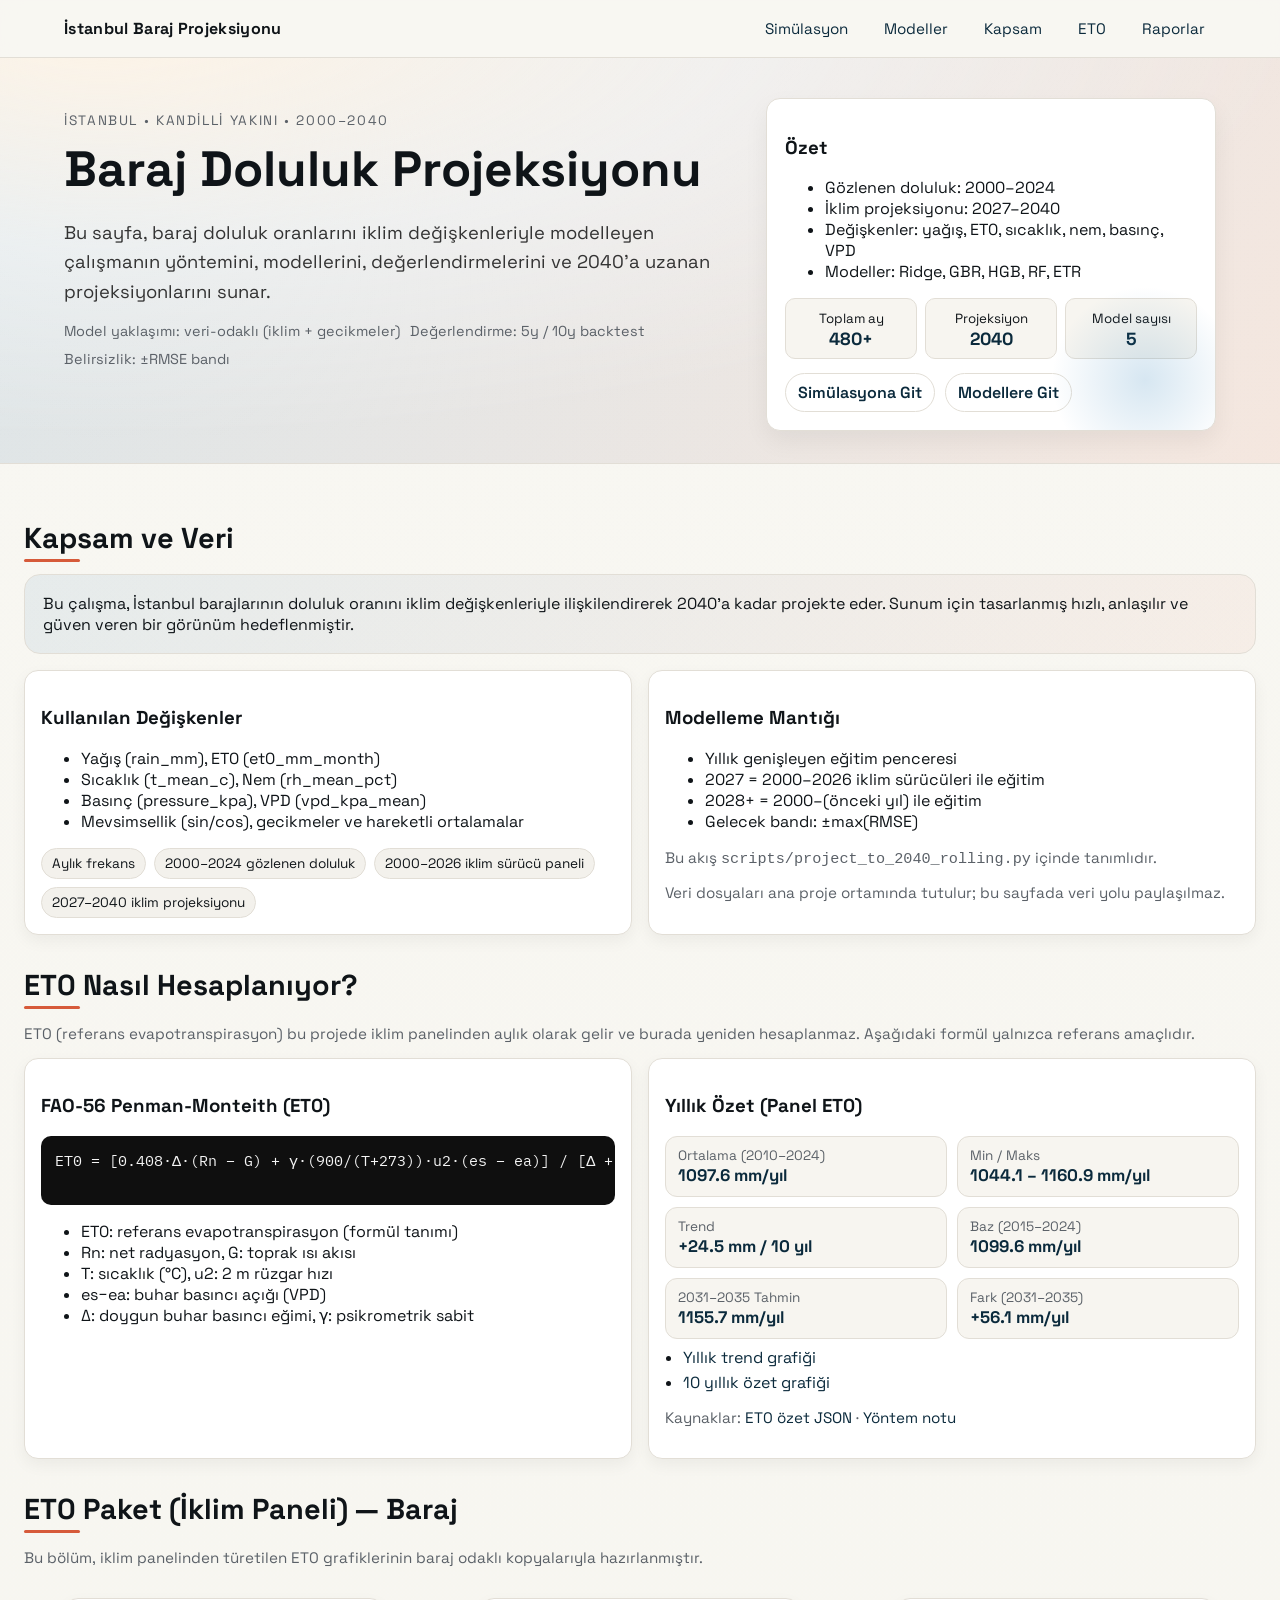
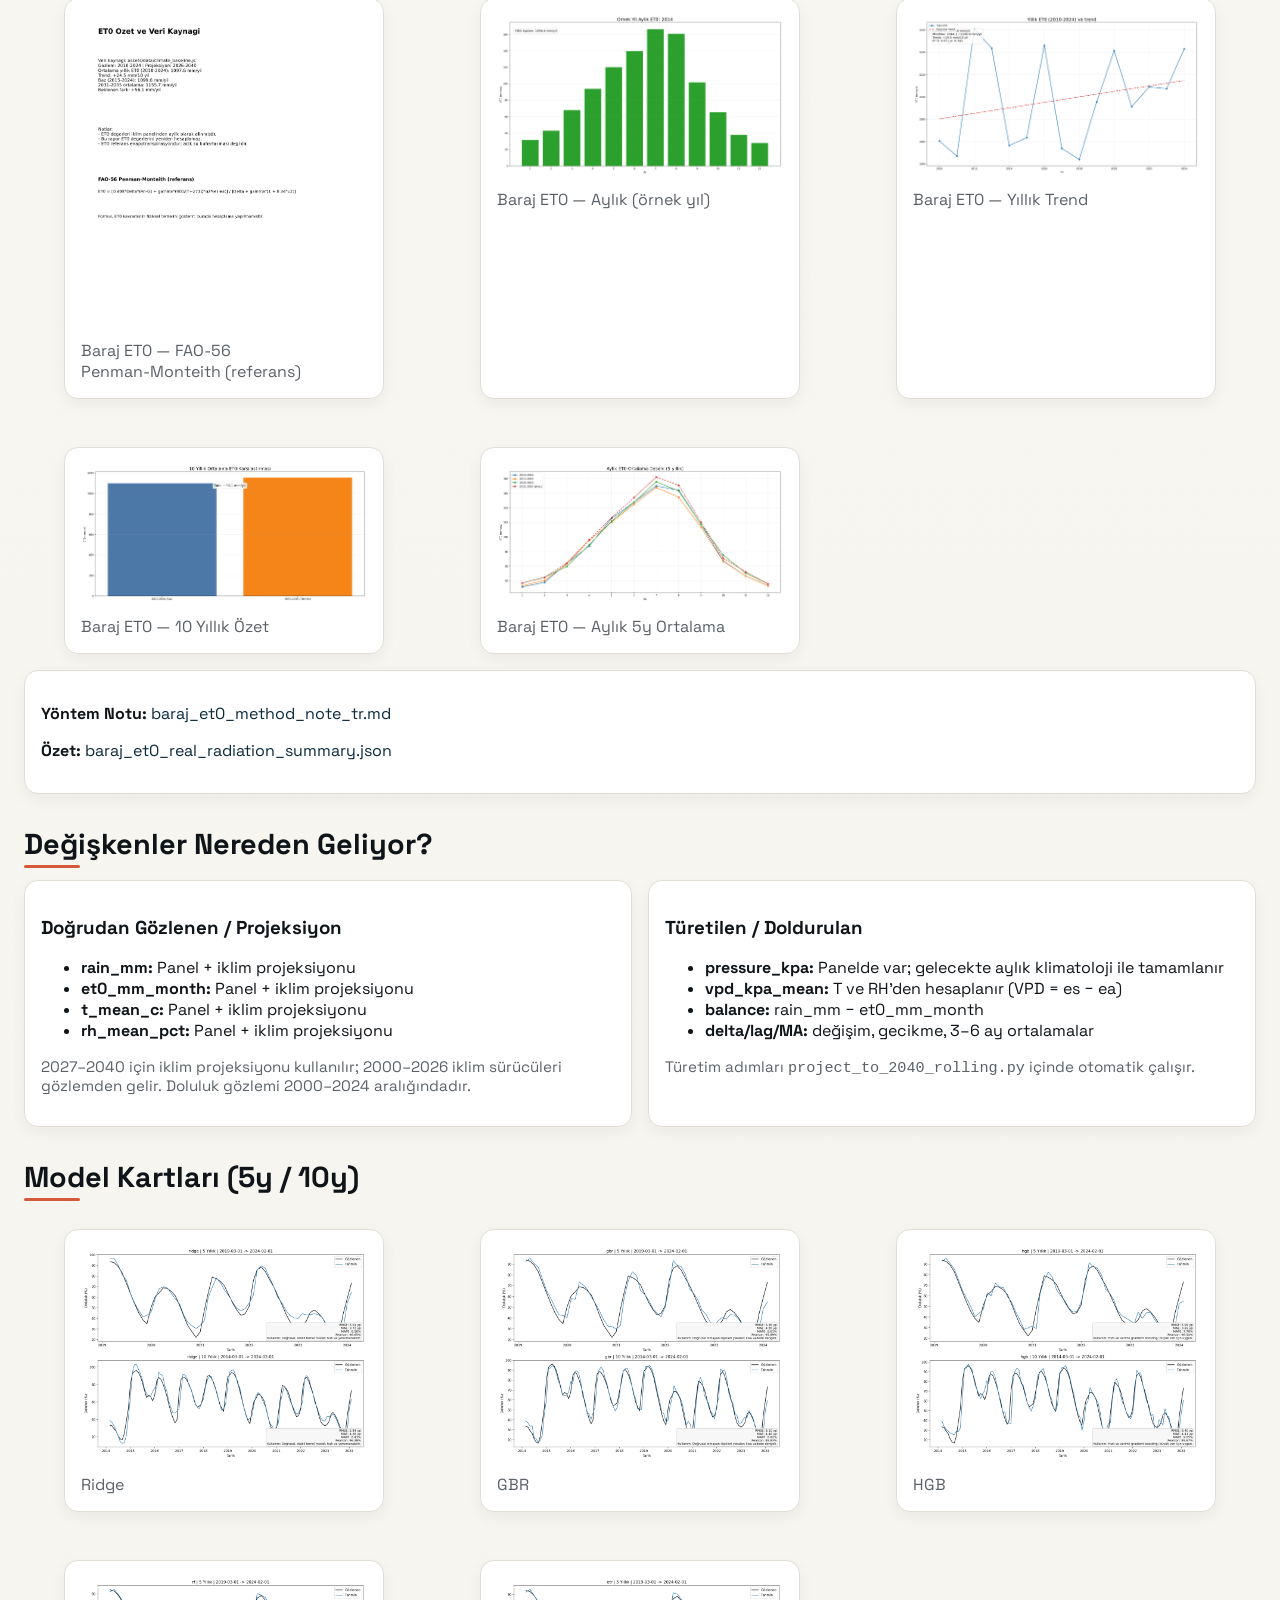
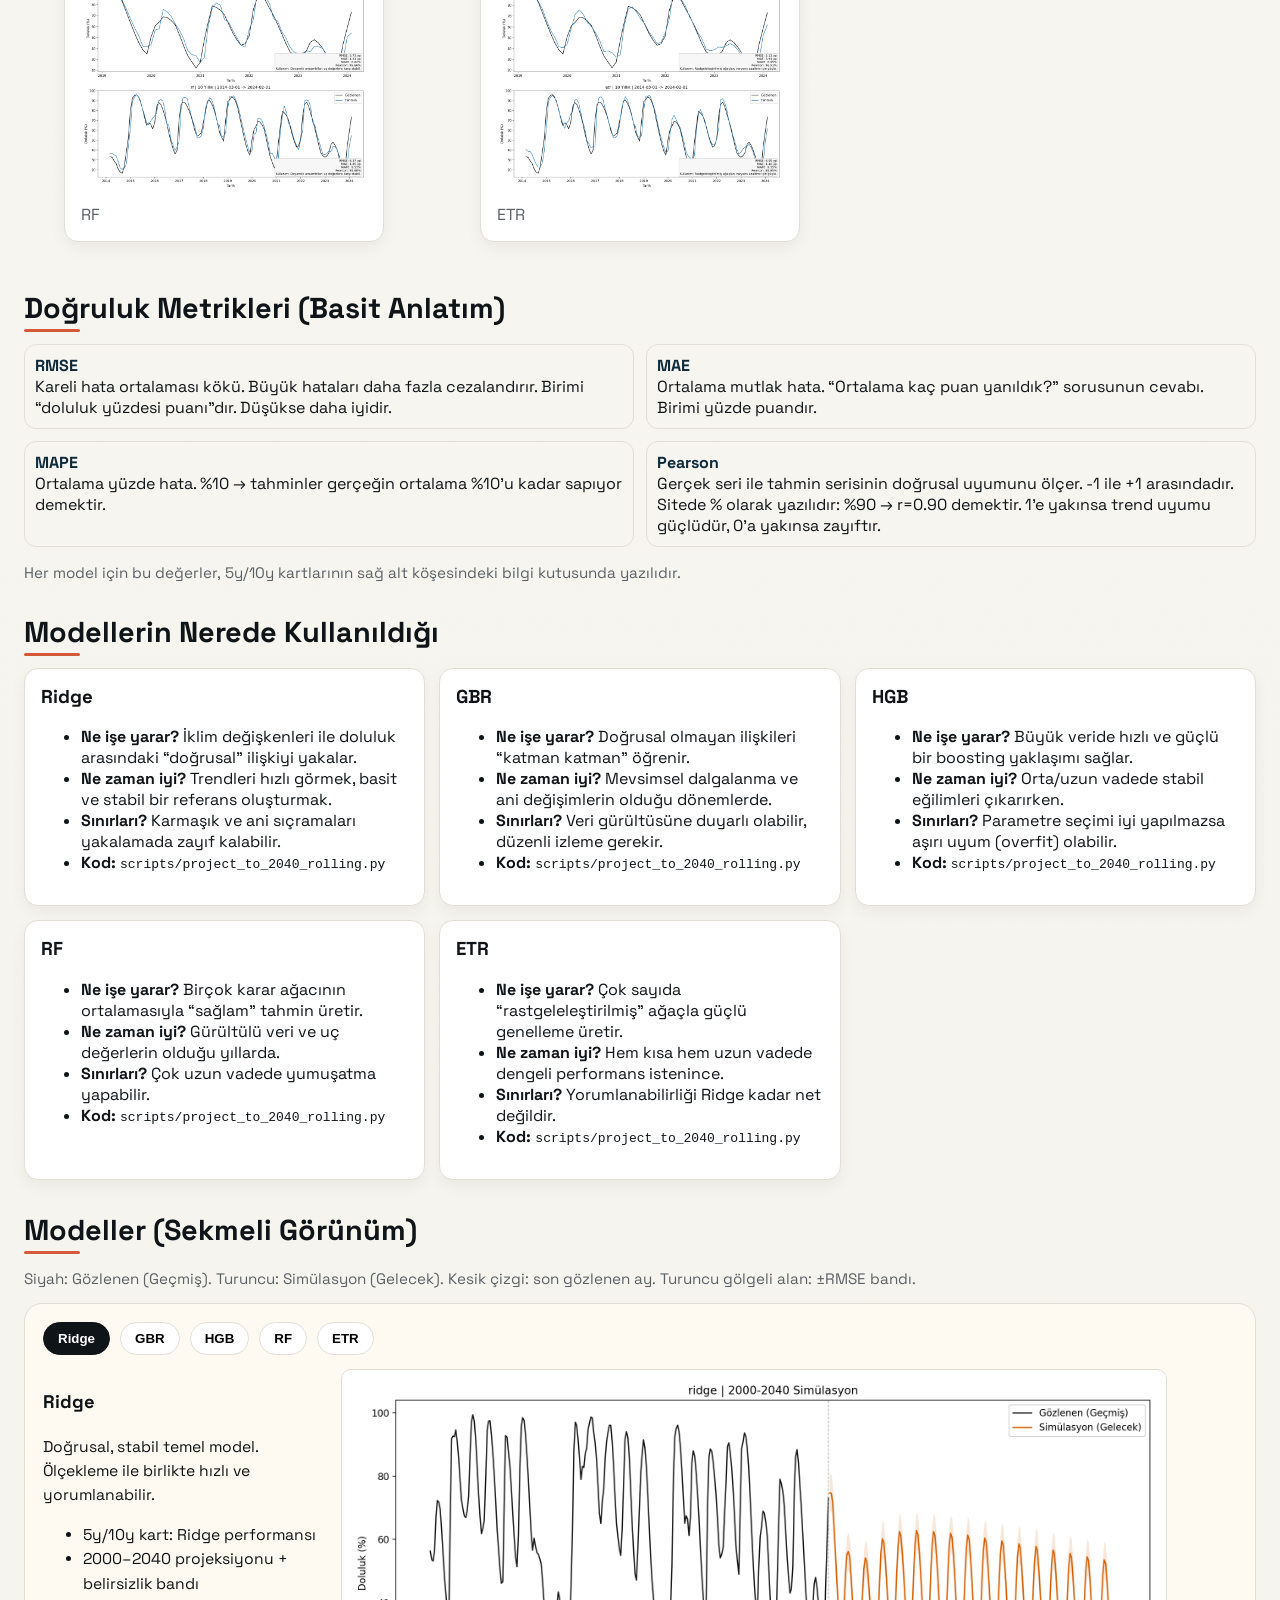
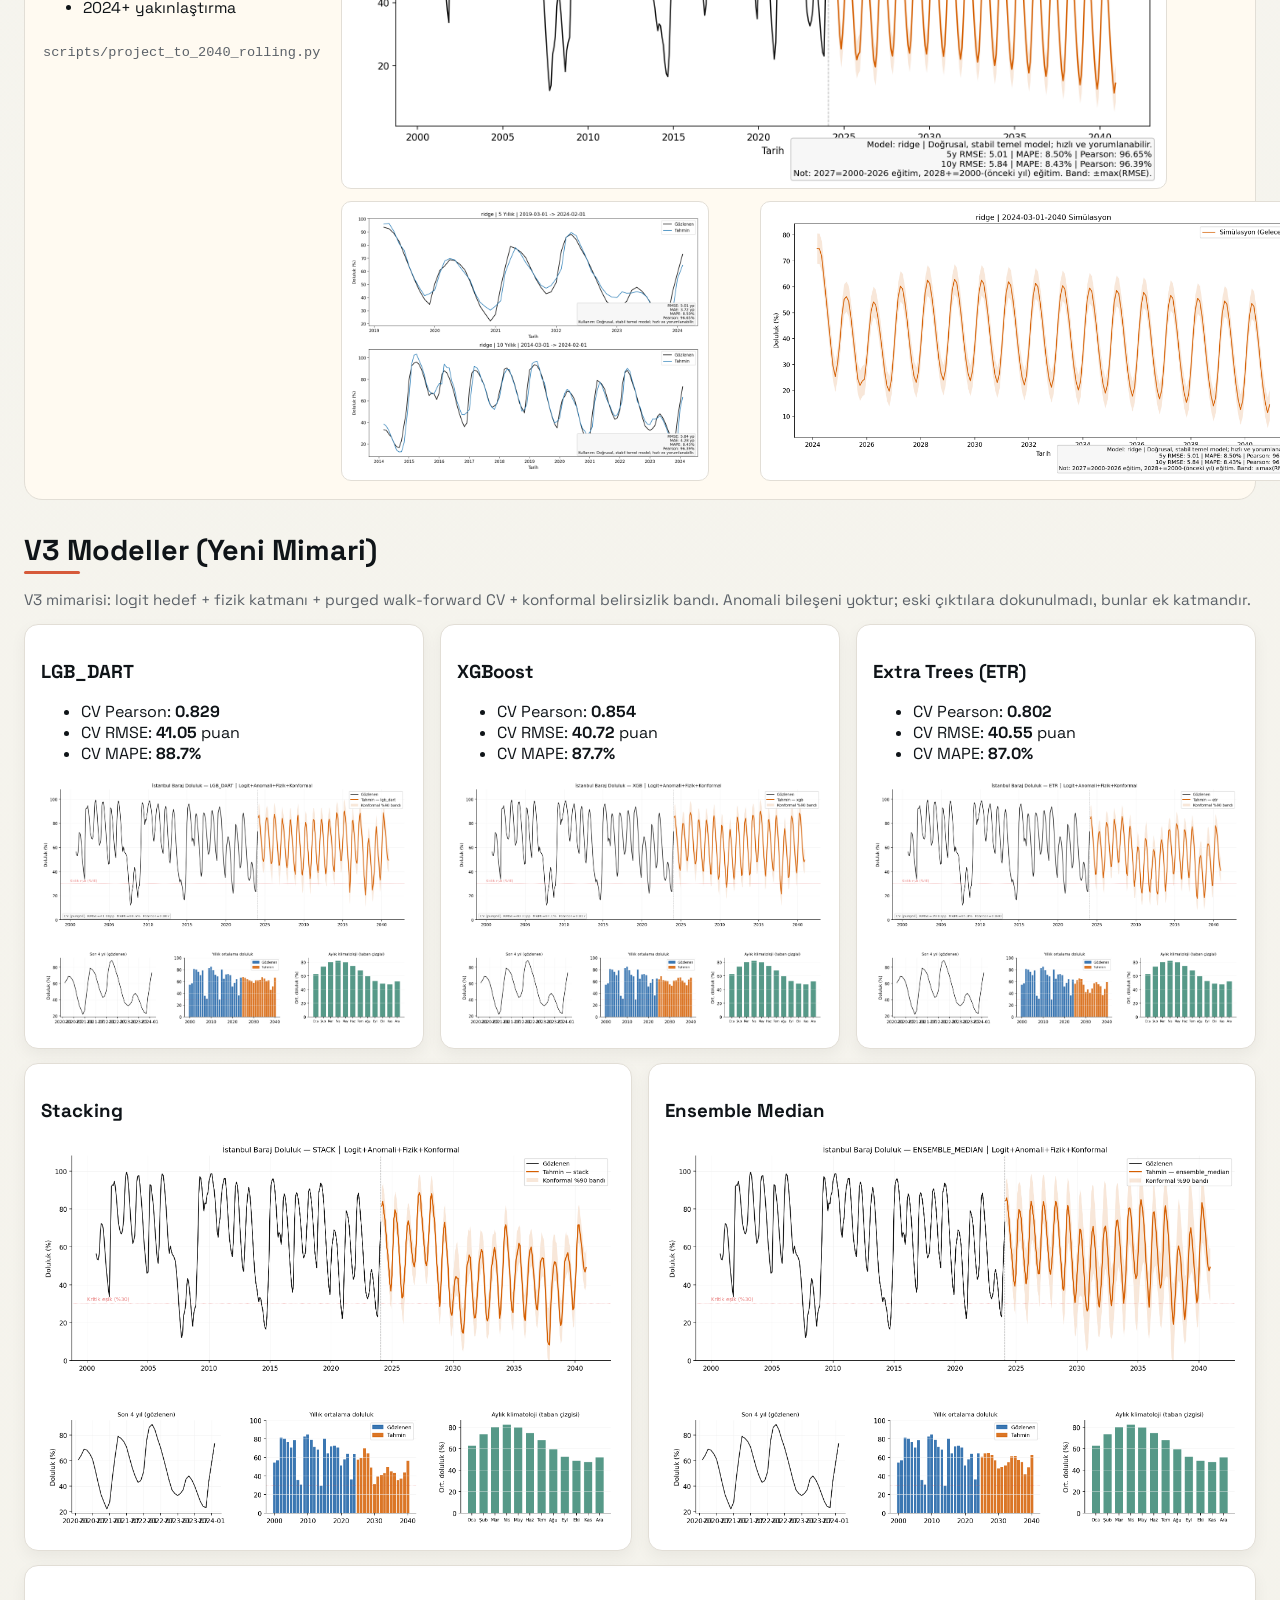
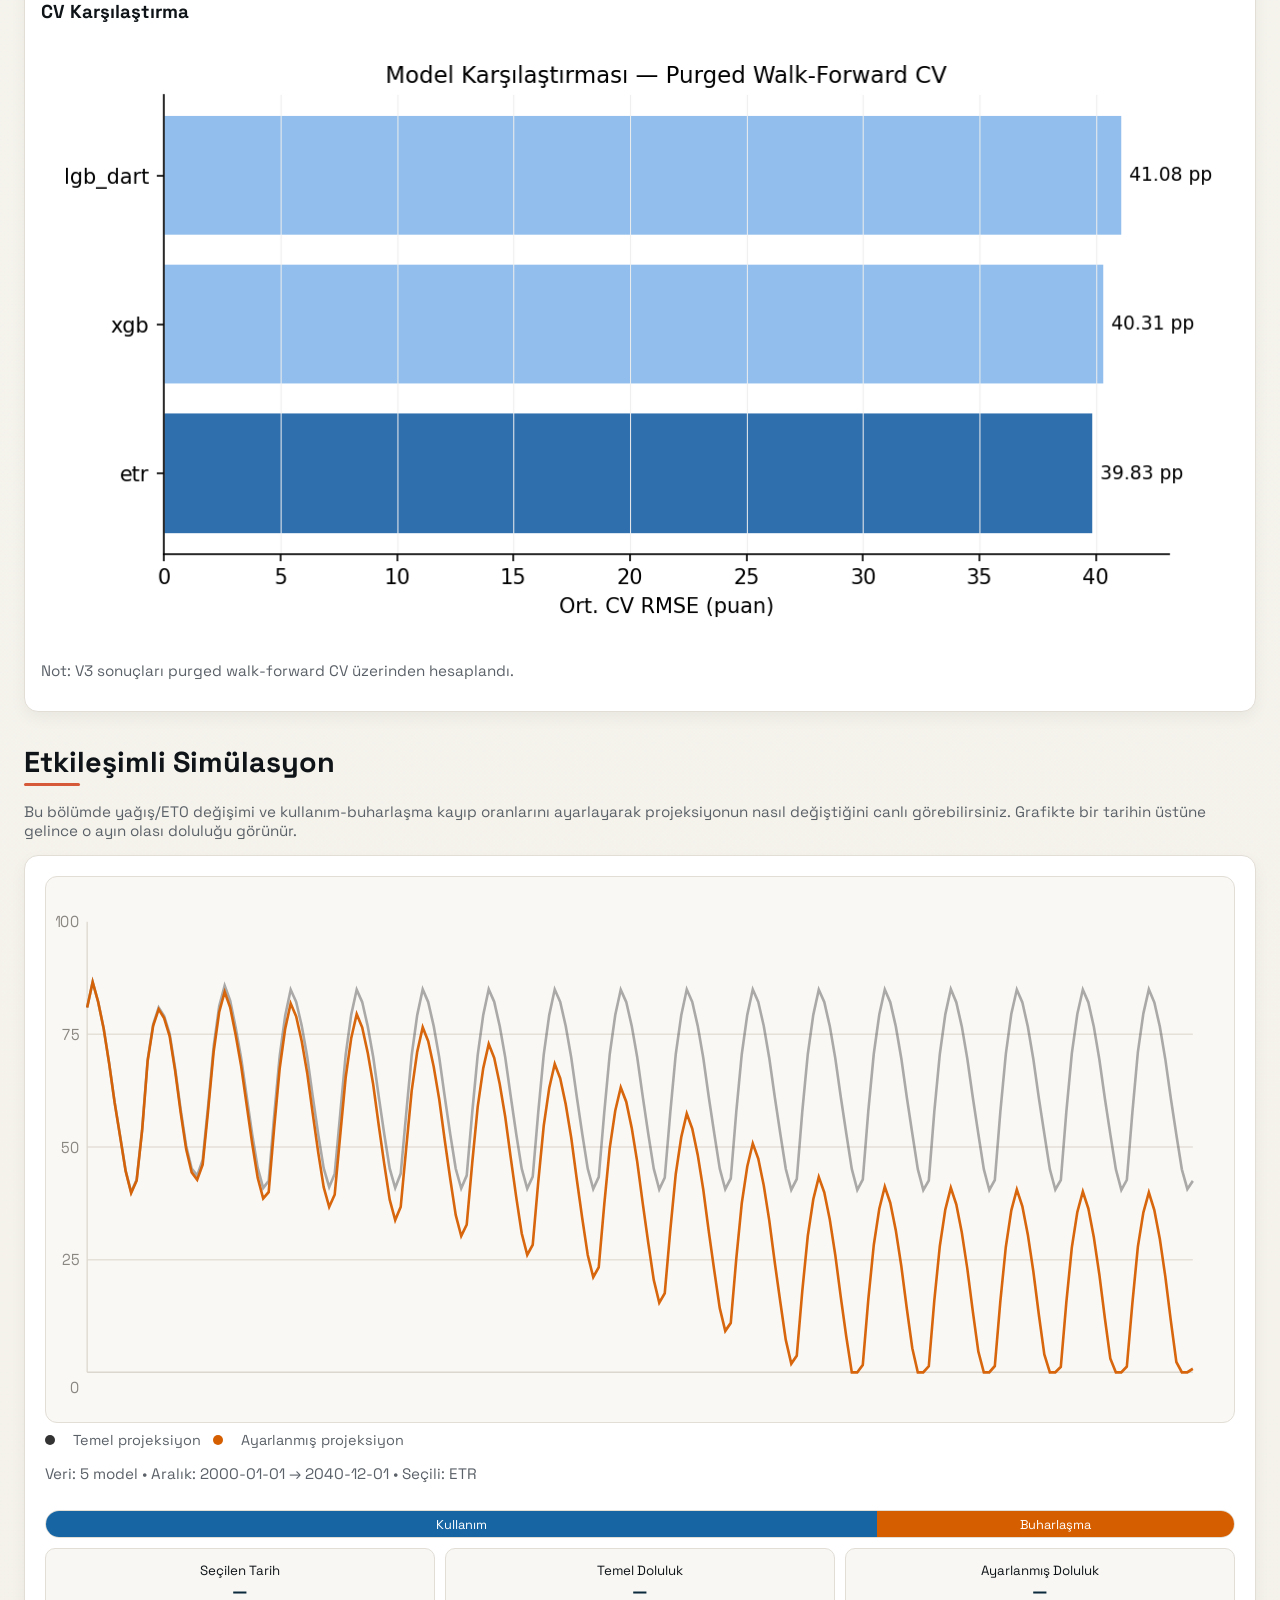
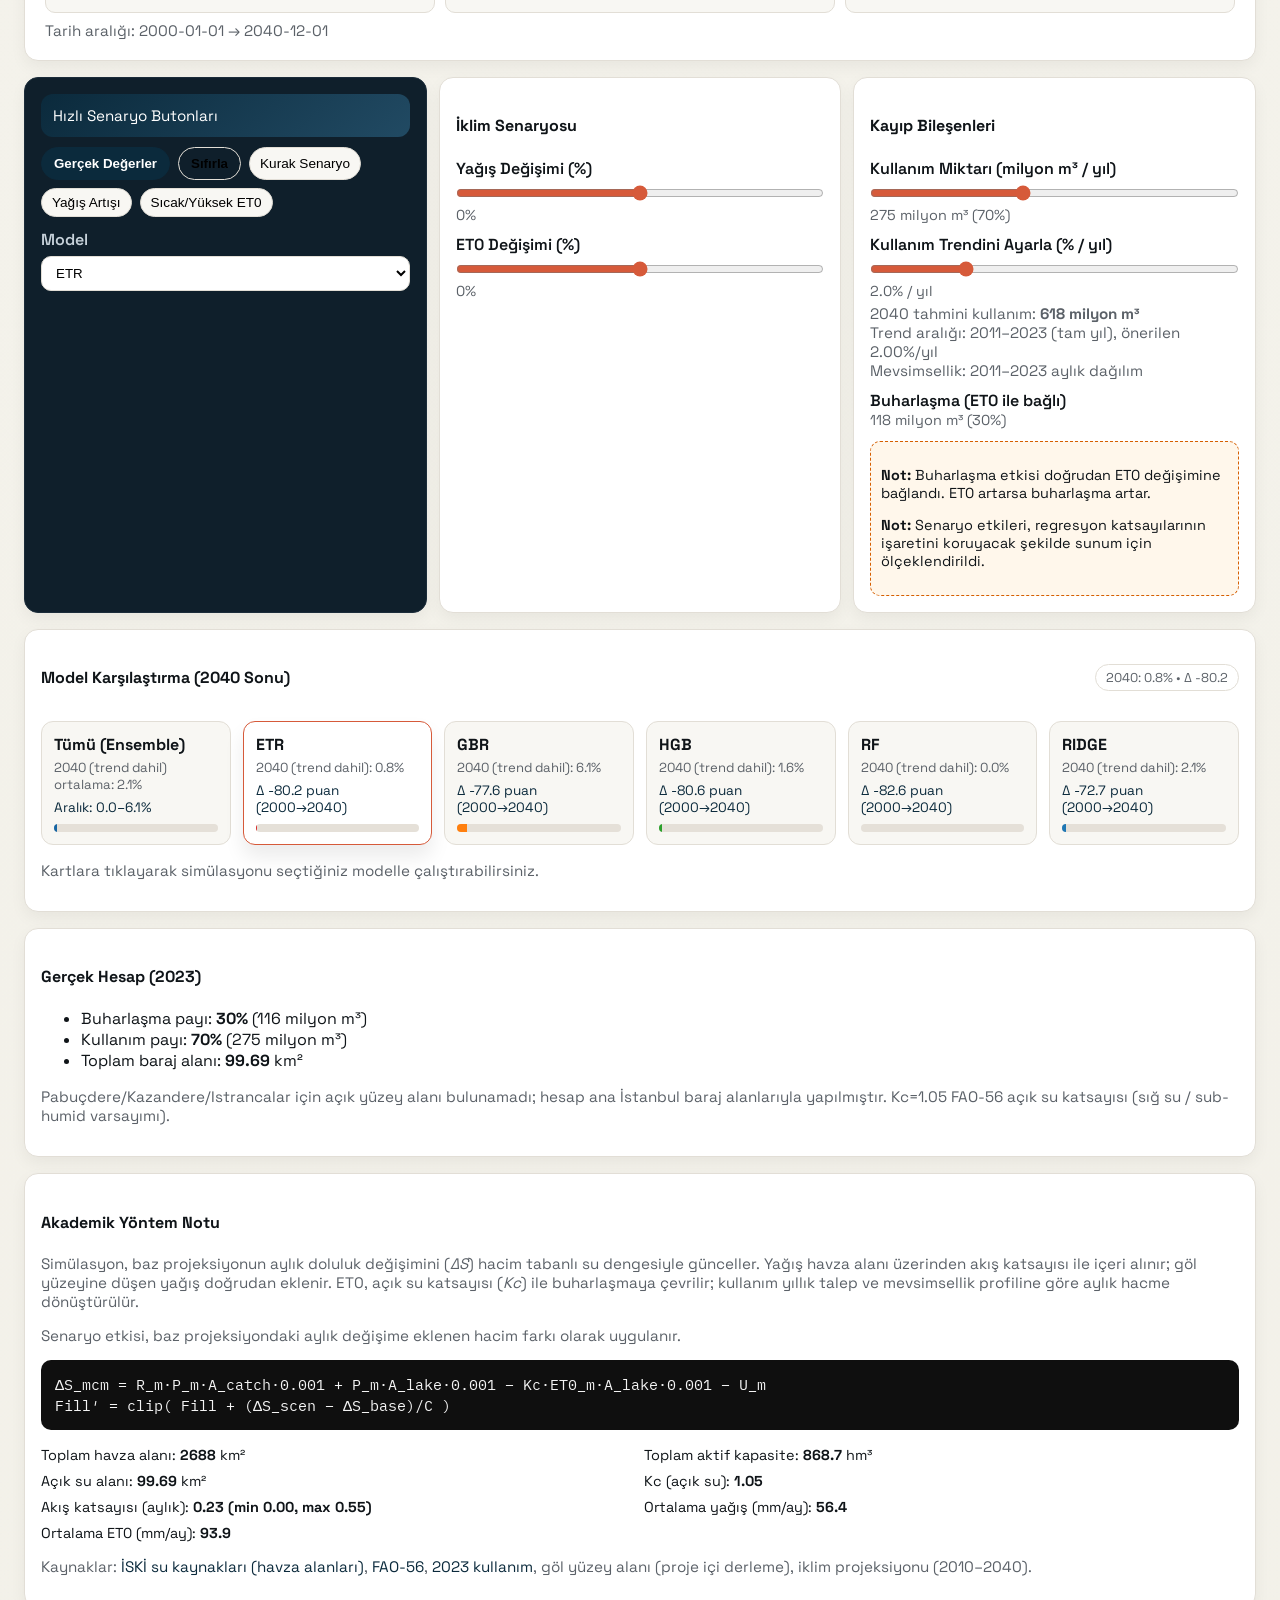
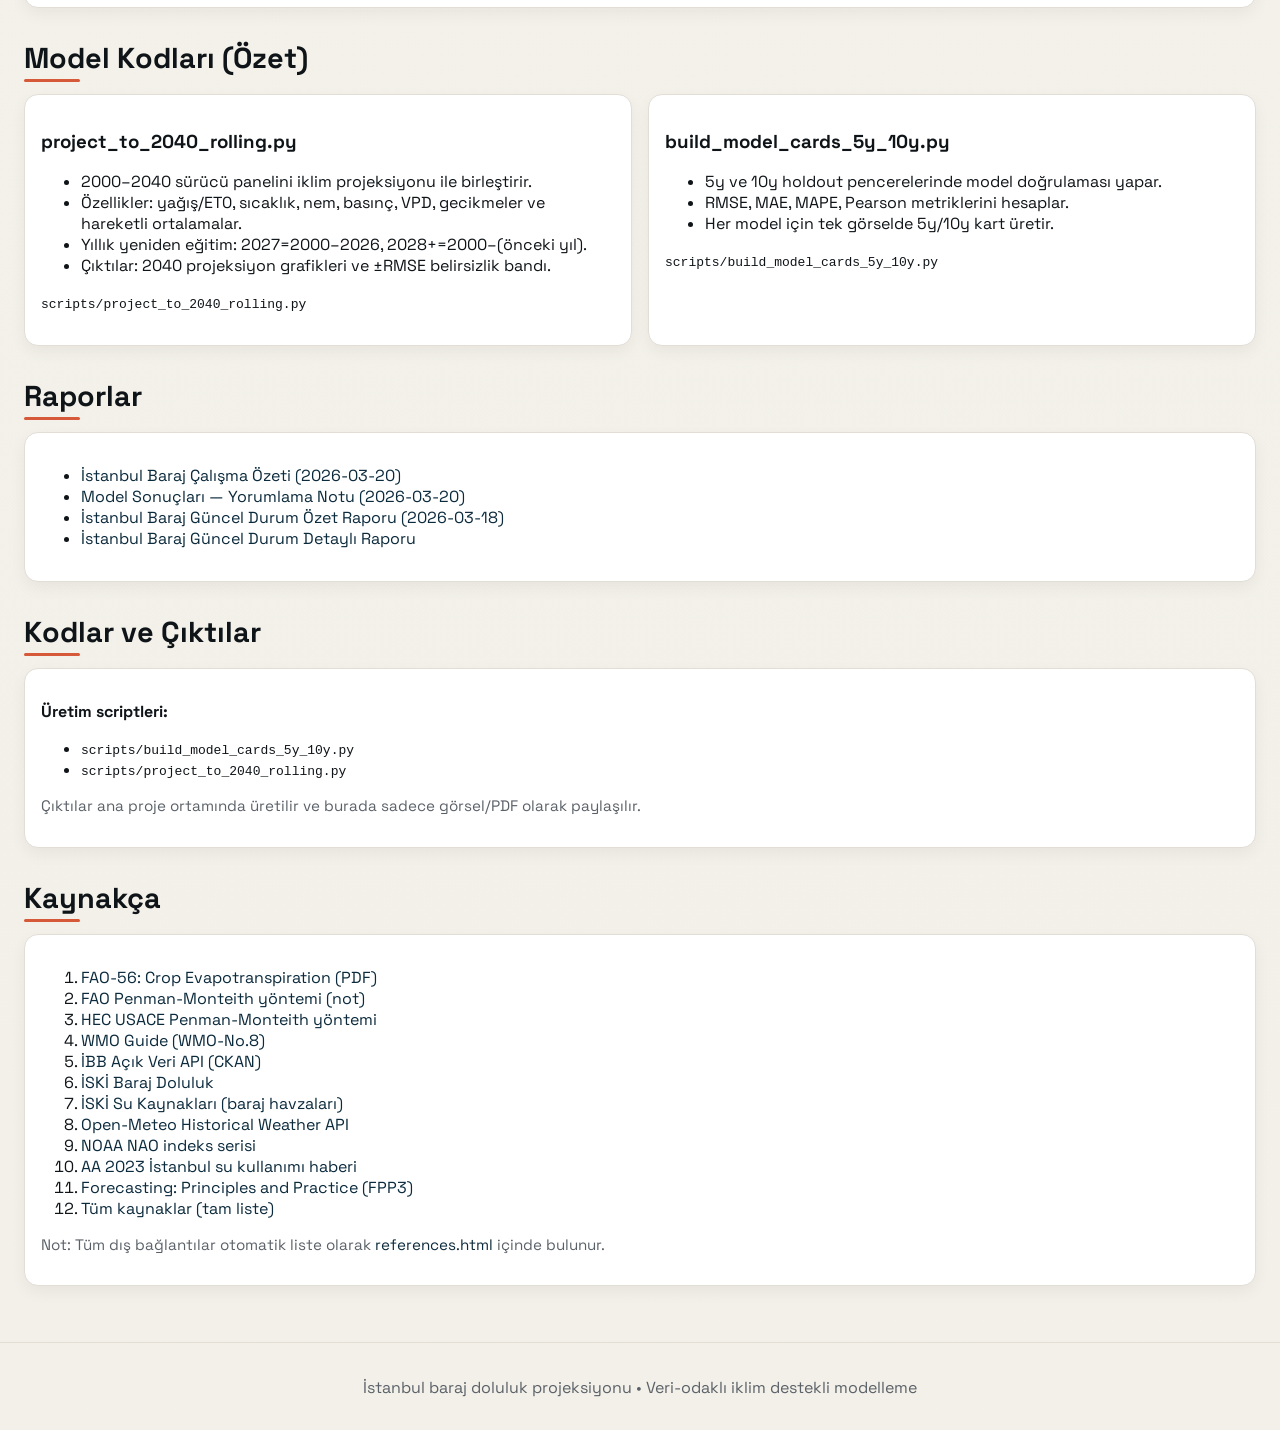
==== baraj_web/index.html @ 55ca09c5 "Gercekci kullanim trendi ve yeni projeksiyonlari guncelle" ====
<!doctype html>
<html lang="tr">
<head>
  <meta charset="utf-8" />
  <meta name="viewport" content="width=device-width, initial-scale=1" />
  <title>İstanbul Baraj Doluluk Projeksiyonu</title>
  <link rel="icon" href="favicon.ico" />
  <link rel="stylesheet" href="styles.css" />
</head>
<body>
  <nav class="top-nav">
    <div class="nav-inner">
      <div class="brand">İstanbul Baraj Projeksiyonu</div>
      <button class="nav-toggle" id="nav-toggle" aria-expanded="false" aria-controls="nav-links">Menü</button>
      <div class="nav-links" id="nav-links">
        <a href="#simulasyon">Simülasyon</a>
        <a href="#modeller">Modeller</a>
        <a href="#kapsam">Kapsam</a>
        <a href="#et0">ET0</a>
        <a href="#raporlar">Raporlar</a>
      </div>
    </div>
  </nav>
  <header class="hero">
    <div class="hero-inner">
      <div>
        <p class="kicker">İstanbul • Kandilli Yakını • 2000–2040</p>
        <h1>Baraj Doluluk Projeksiyonu</h1>
        <p class="lead">Bu sayfa, baraj doluluk oranlarını iklim değişkenleriyle modelleyen çalışmanın yöntemini, modellerini, değerlendirmelerini ve 2040’a uzanan projeksiyonlarını sunar.</p>
        <div class="meta">
          <span>Model yaklaşımı: veri‑odaklı (iklim + gecikmeler)</span>
          <span>Değerlendirme: 5y / 10y backtest</span>
          <span>Belirsizlik: ±RMSE bandı</span>
        </div>
      </div>
      <div class="hero-card">
        <h3>Özet</h3>
        <ul>
          <li>Gözlenen doluluk: 2000–2024</li>
          <li>İklim projeksiyonu: 2027–2040</li>
          <li>Değişkenler: yağış, ET0, sıcaklık, nem, basınç, VPD</li>
          <li>Modeller: Ridge, GBR, HGB, RF, ETR</li>
        </ul>
        <div class="hero-stats">
          <div><small>Toplam ay</small><strong>480+</strong></div>
          <div><small>Projeksiyon</small><strong>2040</strong></div>
          <div><small>Model sayısı</small><strong>5</strong></div>
        </div>
        <div class="hero-actions">
          <a class="btn ghost" href="#simulasyon">Simülasyona Git</a>
          <a class="btn ghost" href="#modeller">Modellere Git</a>
        </div>
      </div>
    </div>
  </header>

  <main class="container">
    <section id="kapsam">
      <h2>Kapsam ve Veri</h2>
      <div class="section-banner">
        Bu çalışma, İstanbul barajlarının doluluk oranını iklim değişkenleriyle ilişkilendirerek 2040’a kadar projekte eder. Sunum için tasarlanmış hızlı, anlaşılır ve güven veren bir görünüm hedeflenmiştir.
      </div>
      <div class="grid two">
        <div class="card">
          <h3>Kullanılan Değişkenler</h3>
          <ul>
            <li>Yağış (rain_mm), ET0 (et0_mm_month)</li>
            <li>Sıcaklık (t_mean_c), Nem (rh_mean_pct)</li>
            <li>Basınç (pressure_kpa), VPD (vpd_kpa_mean)</li>
            <li>Mevsimsellik (sin/cos), gecikmeler ve hareketli ortalamalar</li>
          </ul>
          <div class="chip-row">
            <span class="chip">Aylık frekans</span>
            <span class="chip">2000–2024 gözlenen doluluk</span>
            <span class="chip">2000–2026 iklim sürücü paneli</span>
            <span class="chip">2027–2040 iklim projeksiyonu</span>
          </div>
        </div>
        <div class="card">
          <h3>Modelleme Mantığı</h3>
          <ul>
            <li>Yıllık genişleyen eğitim penceresi</li>
            <li>2027 = 2000–2026 iklim sürücüleri ile eğitim</li>
            <li>2028+ = 2000–(önceki yıl) ile eğitim</li>
            <li>Gelecek bandı: ±max(RMSE)</li>
          </ul>
          <p class="note">Bu akış <code>scripts/project_to_2040_rolling.py</code> içinde tanımlıdır.</p>
          <p class="note">Veri dosyaları ana proje ortamında tutulur; bu sayfada veri yolu paylaşılmaz.</p>
        </div>
      </div>
    </section>

    <section id="et0">
      <h2>ET0 Nasıl Hesaplanıyor?</h2>
      <p class="note">ET0 (referans evapotranspirasyon) bu projede iklim panelinden aylık olarak gelir ve burada yeniden hesaplanmaz. Aşağıdaki formül yalnızca referans amaçlıdır.</p>
      <div class="grid two">
        <div class="card">
          <h3>FAO‑56 Penman‑Monteith (ET0)</h3>
          <pre class="formula">
ET0 = [0.408·Δ·(Rn − G) + γ·(900/(T+273))·u2·(es − ea)] / [Δ + γ·(1 + 0.34·u2)]
          </pre>
          <ul>
            <li>ET0: referans evapotranspirasyon (formül tanımı)</li>
            <li>Rn: net radyasyon, G: toprak ısı akısı</li>
            <li>T: sıcaklık (°C), u2: 2 m rüzgar hızı</li>
            <li>es−ea: buhar basıncı açığı (VPD)</li>
            <li>Δ: doygun buhar basıncı eğimi, γ: psikrometrik sabit</li>
          </ul>
        </div>
        <div class="card">
          <h3>Yıllık Özet (Panel ET0)</h3>
          <div class="stat-grid">
            <div class="stat">
              <small>Ortalama (2010–2024)</small>
              <strong>1097.6 mm/yıl</strong>
            </div>
            <div class="stat">
              <small>Min / Maks</small>
              <strong>1044.1 – 1160.9 mm/yıl</strong>
            </div>
            <div class="stat">
              <small>Trend</small>
              <strong>+24.5 mm / 10 yıl</strong>
            </div>
            <div class="stat">
              <small>Baz (2015–2024)</small>
              <strong>1099.6 mm/yıl</strong>
            </div>
            <div class="stat">
              <small>2031–2035 Tahmin</small>
              <strong>1155.7 mm/yıl</strong>
            </div>
            <div class="stat">
              <small>Fark (2031–2035)</small>
              <strong>+56.1 mm/yıl</strong>
            </div>
          </div>
          <ul class="link-list">
            <li><a href="assets/et0/baraj_et0_yearly_trend_robust_explained.png?v=20260321-1" target="_blank" rel="noopener">Yıllık trend grafiği</a></li>
            <li><a href="assets/et0/baraj_et0_10year_summary.png?v=20260321-1" target="_blank" rel="noopener">10 yıllık özet grafiği</a></li>
          </ul>
          <p class="note">Kaynaklar: <a href="assets/et0/reports/baraj_et0_real_radiation_summary.json" target="_blank" rel="noopener">ET0 özet JSON</a> · <a href="assets/et0/reports/baraj_et0_method_note_tr.md" target="_blank" rel="noopener">Yöntem notu</a></p>
        </div>
      </div>
    </section>

    <section>
      <h2>ET0 Paket (İklim Paneli) — Baraj</h2>
      <p class="note">Bu bölüm, iklim panelinden türetilen ET0 grafiklerinin baraj odaklı kopyalarıyla hazırlanmıştır.</p>
      <div class="grid three">
        <figure class="card">
          <a href="assets/et0/baraj_et0_formula_explained.png?v=20260321-1" target="_blank" rel="noopener">
            <img src="assets/et0/baraj_et0_formula_explained.png?v=20260321-1" alt="ET0 formül açıklaması" />
          </a>
          <figcaption>Baraj ET0 — FAO‑56 Penman‑Monteith (referans)</figcaption>
        </figure>
        <figure class="card">
          <a href="assets/et0/baraj_et0_monthly_explained_2004.png?v=20260321-1" target="_blank" rel="noopener">
            <img src="assets/et0/baraj_et0_monthly_explained_2004.png?v=20260321-1" alt="ET0 aylık açıklamalı örnek" />
          </a>
          <figcaption>Baraj ET0 — Aylık (örnek yıl)</figcaption>
        </figure>
        <figure class="card">
          <a href="assets/et0/baraj_et0_yearly_trend_robust_explained.png?v=20260321-1" target="_blank" rel="noopener">
            <img src="assets/et0/baraj_et0_yearly_trend_robust_explained.png?v=20260321-1" alt="ET0 yıllık trend" />
          </a>
          <figcaption>Baraj ET0 — Yıllık Trend</figcaption>
        </figure>
        <figure class="card">
          <a href="assets/et0/baraj_et0_10year_summary.png?v=20260321-1" target="_blank" rel="noopener">
            <img src="assets/et0/baraj_et0_10year_summary.png?v=20260321-1" alt="ET0 10 yıllık özet" />
          </a>
          <figcaption>Baraj ET0 — 10 Yıllık Özet</figcaption>
        </figure>
        <figure class="card">
          <a href="assets/et0/baraj_et0_monthly_5y_mean.png?v=20260321-1" target="_blank" rel="noopener">
            <img src="assets/et0/baraj_et0_monthly_5y_mean.png?v=20260321-1" alt="ET0 aylık 5y ortalama" />
          </a>
          <figcaption>Baraj ET0 — Aylık 5y Ortalama</figcaption>
        </figure>
      </div>
      <div class="card">
        <p><strong>Yöntem Notu:</strong> <a href="assets/et0/reports/baraj_et0_method_note_tr.md" target="_blank" rel="noopener">baraj_et0_method_note_tr.md</a></p>
        <p><strong>Özet:</strong> <a href="assets/et0/reports/baraj_et0_real_radiation_summary.json" target="_blank" rel="noopener">baraj_et0_real_radiation_summary.json</a></p>
      </div>
    </section>

    <section>
      <h2>Değişkenler Nereden Geliyor?</h2>
      <div class="grid two">
        <div class="card">
          <h3>Doğrudan Gözlenen / Projeksiyon</h3>
          <ul>
            <li><strong>rain_mm:</strong> Panel + iklim projeksiyonu</li>
            <li><strong>et0_mm_month:</strong> Panel + iklim projeksiyonu</li>
            <li><strong>t_mean_c:</strong> Panel + iklim projeksiyonu</li>
            <li><strong>rh_mean_pct:</strong> Panel + iklim projeksiyonu</li>
          </ul>
          <p class="note">2027–2040 için iklim projeksiyonu kullanılır; 2000–2026 iklim sürücüleri gözlemden gelir. Doluluk gözlemi 2000–2024 aralığındadır.</p>
        </div>
        <div class="card">
          <h3>Türetilen / Doldurulan</h3>
          <ul>
            <li><strong>pressure_kpa:</strong> Panelde var; gelecekte aylık klimatoloji ile tamamlanır</li>
            <li><strong>vpd_kpa_mean:</strong> T ve RH’den hesaplanır (VPD = es − ea)</li>
            <li><strong>balance:</strong> rain_mm − et0_mm_month</li>
            <li><strong>delta/lag/MA:</strong> değişim, gecikme, 3–6 ay ortalamalar</li>
          </ul>
          <p class="note">Türetim adımları <code>project_to_2040_rolling.py</code> içinde otomatik çalışır.</p>
        </div>
      </div>
    </section>

    <section id="modeller">
      <h2>Model Kartları (5y / 10y)</h2>
      <div class="grid three">
        <figure class="card">
          <img class="zoomable" src="assets/img/ridge_5y_10y.png?v=20260321-1" alt="Ridge 5y/10y" />
          <figcaption>Ridge</figcaption>
        </figure>
        <figure class="card">
          <img class="zoomable" src="assets/img/gbr_5y_10y.png?v=20260321-1" alt="GBR 5y/10y" />
          <figcaption>GBR</figcaption>
        </figure>
        <figure class="card">
          <img class="zoomable" src="assets/img/hgb_5y_10y.png?v=20260321-1" alt="HGB 5y/10y" />
          <figcaption>HGB</figcaption>
        </figure>
        <figure class="card">
          <img class="zoomable" src="assets/img/rf_5y_10y.png?v=20260321-1" alt="RF 5y/10y" />
          <figcaption>RF</figcaption>
        </figure>
        <figure class="card">
          <img class="zoomable" src="assets/img/etr_5y_10y.png?v=20260321-1" alt="ETR 5y/10y" />
          <figcaption>ETR</figcaption>
        </figure>
      </div>
    </section>

    <section>
      <h2>Doğruluk Metrikleri (Basit Anlatım)</h2>
      <div class="metric-help">
        <div class="metric-pill">
          <strong>RMSE</strong>
          Kareli hata ortalaması kökü. Büyük hataları daha fazla cezalandırır. Birimi “doluluk yüzdesi puanı”dır. Düşükse daha iyidir.
        </div>
        <div class="metric-pill">
          <strong>MAE</strong>
          Ortalama mutlak hata. “Ortalama kaç puan yanıldık?” sorusunun cevabı. Birimi yüzde puandır.
        </div>
        <div class="metric-pill">
          <strong>MAPE</strong>
          Ortalama yüzde hata. %10 → tahminler gerçeğin ortalama %10’u kadar sapıyor demektir.
        </div>
        <div class="metric-pill">
          <strong>Pearson</strong>
          Gerçek seri ile tahmin serisinin doğrusal uyumunu ölçer. -1 ile +1 arasındadır. Sitede % olarak yazılıdır: %90 → r=0.90 demektir. 1’e yakınsa trend uyumu güçlüdür, 0’a yakınsa zayıftır.
        </div>
      </div>
      <p class="note">Her model için bu değerler, 5y/10y kartlarının sağ alt köşesindeki bilgi kutusunda yazılıdır.</p>
    </section>

    <section>
      <h2>Modellerin Nerede Kullanıldığı</h2>
      <div class="model-summary">
        <div class="card">
          <h3>Ridge</h3>
          <ul>
            <li><strong>Ne işe yarar?</strong> İklim değişkenleri ile doluluk arasındaki “doğrusal” ilişkiyi yakalar.</li>
            <li><strong>Ne zaman iyi?</strong> Trendleri hızlı görmek, basit ve stabil bir referans oluşturmak.</li>
            <li><strong>Sınırları?</strong> Karmaşık ve ani sıçramaları yakalamada zayıf kalabilir.</li>
            <li><strong>Kod:</strong> <code>scripts/project_to_2040_rolling.py</code></li>
          </ul>
        </div>
        <div class="card">
          <h3>GBR</h3>
          <ul>
            <li><strong>Ne işe yarar?</strong> Doğrusal olmayan ilişkileri “katman katman” öğrenir.</li>
            <li><strong>Ne zaman iyi?</strong> Mevsimsel dalgalanma ve ani değişimlerin olduğu dönemlerde.</li>
            <li><strong>Sınırları?</strong> Veri gürültüsüne duyarlı olabilir, düzenli izleme gerekir.</li>
            <li><strong>Kod:</strong> <code>scripts/project_to_2040_rolling.py</code></li>
          </ul>
        </div>
        <div class="card">
          <h3>HGB</h3>
          <ul>
            <li><strong>Ne işe yarar?</strong> Büyük veride hızlı ve güçlü bir boosting yaklaşımı sağlar.</li>
            <li><strong>Ne zaman iyi?</strong> Orta/uzun vadede stabil eğilimleri çıkarırken.</li>
            <li><strong>Sınırları?</strong> Parametre seçimi iyi yapılmazsa aşırı uyum (overfit) olabilir.</li>
            <li><strong>Kod:</strong> <code>scripts/project_to_2040_rolling.py</code></li>
          </ul>
        </div>
        <div class="card">
          <h3>RF</h3>
          <ul>
            <li><strong>Ne işe yarar?</strong> Birçok karar ağacının ortalamasıyla “sağlam” tahmin üretir.</li>
            <li><strong>Ne zaman iyi?</strong> Gürültülü veri ve uç değerlerin olduğu yıllarda.</li>
            <li><strong>Sınırları?</strong> Çok uzun vadede yumuşatma yapabilir.</li>
            <li><strong>Kod:</strong> <code>scripts/project_to_2040_rolling.py</code></li>
          </ul>
        </div>
        <div class="card">
          <h3>ETR</h3>
          <ul>
            <li><strong>Ne işe yarar?</strong> Çok sayıda “rastgeleleştirilmiş” ağaçla güçlü genelleme üretir.</li>
            <li><strong>Ne zaman iyi?</strong> Hem kısa hem uzun vadede dengeli performans istenince.</li>
            <li><strong>Sınırları?</strong> Yorumlanabilirliği Ridge kadar net değildir.</li>
            <li><strong>Kod:</strong> <code>scripts/project_to_2040_rolling.py</code></li>
          </ul>
        </div>
      </div>
    </section>

    <section>
      <h2>Modeller (Sekmeli Görünüm)</h2>
      <p class="note">Siyah: Gözlenen (Geçmiş). Turuncu: Simülasyon (Gelecek). Kesik çizgi: son gözlenen ay. Turuncu gölgeli alan: ±RMSE bandı.</p>
      <div class="soft-section">
      <div class="tabs" data-tabs>
        <button class="tab active" data-tab="ridge">Ridge</button>
        <button class="tab" data-tab="gbr">GBR</button>
        <button class="tab" data-tab="hgb">HGB</button>
        <button class="tab" data-tab="rf">RF</button>
        <button class="tab" data-tab="etr">ETR</button>
      </div>

      <div class="tab-panels">
        <div class="panel active" id="ridge">
          <div class="panel-grid">
            <div class="panel-text">
              <h3>Ridge</h3>
              <p>Doğrusal, stabil temel model. Ölçekleme ile birlikte hızlı ve yorumlanabilir.</p>
              <ul>
                <li>5y/10y kart: Ridge performansı</li>
                <li>2000–2040 projeksiyonu + belirsizlik bandı</li>
                <li>2024+ yakınlaştırma</li>
              </ul>
              <p><code>scripts/project_to_2040_rolling.py</code></p>
            </div>
            <div class="panel-media">
              <img class="media-wide zoomable" src="assets/img/ridge_projection_2000_2040.png?v=20260321-1" alt="Ridge 2000-2040" />
              <div class="media-row">
                <img class="media-small zoomable" src="assets/img/ridge_5y_10y.png?v=20260321-1" alt="Ridge 5y/10y" />
                <img class="media-small zoomable" src="assets/img/ridge_projection_2024-03-01_2040.png?v=20260321-1" alt="Ridge 2024-2040" />
              </div>
            </div>
          </div>
        </div>

        <div class="panel" id="gbr">
          <div class="panel-grid">
            <div class="panel-text">
              <h3>GBR</h3>
              <p>Boosting tabanlı model; doğrusal olmayan ilişkileri yakalar.</p>
              <p><code>scripts/project_to_2040_rolling.py</code></p>
            </div>
            <div class="panel-media">
              <img class="media-wide zoomable" src="assets/img/gbr_projection_2000_2040.png?v=20260321-1" alt="GBR 2000-2040" />
              <div class="media-row">
                <img class="media-small zoomable" src="assets/img/gbr_5y_10y.png?v=20260321-1" alt="GBR 5y/10y" />
                <img class="media-small zoomable" src="assets/img/gbr_projection_2024-03-01_2040.png?v=20260321-1" alt="GBR 2024-2040" />
              </div>
            </div>
          </div>
        </div>

        <div class="panel" id="hgb">
          <div class="panel-grid">
            <div class="panel-text">
              <h3>HGB</h3>
              <p>Histogram tabanlı gradient boosting; hızlı ve verimli.</p>
              <p><code>scripts/project_to_2040_rolling.py</code></p>
            </div>
            <div class="panel-media">
              <img class="media-wide zoomable" src="assets/img/hgb_projection_2000_2040.png?v=20260321-1" alt="HGB 2000-2040" />
              <div class="media-row">
                <img class="media-small zoomable" src="assets/img/hgb_5y_10y.png?v=20260321-1" alt="HGB 5y/10y" />
                <img class="media-small zoomable" src="assets/img/hgb_projection_2024-03-01_2040.png?v=20260321-1" alt="HGB 2024-2040" />
              </div>
            </div>
          </div>
        </div>

        <div class="panel" id="rf">
          <div class="panel-grid">
            <div class="panel-text">
              <h3>RF</h3>
              <p>Random Forest; kararlı ansambllar ile genel performansı yüksek.</p>
              <p><code>scripts/project_to_2040_rolling.py</code></p>
            </div>
            <div class="panel-media">
              <img class="media-wide zoomable" src="assets/img/rf_projection_2000_2040.png?v=20260321-1" alt="RF 2000-2040" />
              <div class="media-row">
                <img class="media-small zoomable" src="assets/img/rf_5y_10y.png?v=20260321-1" alt="RF 5y/10y" />
                <img class="media-small zoomable" src="assets/img/rf_projection_2024-03-01_2040.png?v=20260321-1" alt="RF 2024-2040" />
              </div>
            </div>
          </div>
        </div>

        <div class="panel" id="etr">
          <div class="panel-grid">
            <div class="panel-text">
              <h3>ETR</h3>
              <p>Extra Trees; rastgeleleştirilmiş ağaçlar ile güçlü genelleme.</p>
              <p><code>scripts/project_to_2040_rolling.py</code></p>
            </div>
            <div class="panel-media">
              <img class="media-wide zoomable" src="assets/img/etr_projection_2000_2040.png?v=20260321-1" alt="ETR 2000-2040" />
              <div class="media-row">
                <img class="media-small zoomable" src="assets/img/etr_5y_10y.png?v=20260321-1" alt="ETR 5y/10y" />
                <img class="media-small zoomable" src="assets/img/etr_projection_2024-03-01_2040.png?v=20260321-1" alt="ETR 2024-2040" />
              </div>
            </div>
          </div>
        </div>
      </div>
      </div>
    </section>

    <section>
      <h2>V3 Modeller (Yeni Mimari)</h2>
      <p class="note">V3 mimarisi: logit hedef + fizik katmanı + purged walk‑forward CV + konformal belirsizlik bandı. Anomali bileşeni yoktur; eski çıktılara dokunulmadı, bunlar ek katmandır.</p>
      <div class="grid three">
        <div class="card">
          <h3>LGB_DART</h3>
          <ul>
            <li>CV Pearson: <strong>0.829</strong></li>
            <li>CV RMSE: <strong>41.05</strong> puan</li>
            <li>CV MAPE: <strong>88.7%</strong></li>
          </ul>
          <img class="zoomable" src="assets/v3/lgb_dart_v3_projection.png?v=20260321-1" alt="LGB DART v3 projection"/>
        </div>
        <div class="card">
          <h3>XGBoost</h3>
          <ul>
            <li>CV Pearson: <strong>0.854</strong></li>
            <li>CV RMSE: <strong>40.72</strong> puan</li>
            <li>CV MAPE: <strong>87.7%</strong></li>
          </ul>
          <img class="zoomable" src="assets/v3/xgb_v3_projection.png?v=20260321-1" alt="XGBoost v3 projection"/>
        </div>
        <div class="card">
          <h3>Extra Trees (ETR)</h3>
          <ul>
            <li>CV Pearson: <strong>0.802</strong></li>
            <li>CV RMSE: <strong>40.55</strong> puan</li>
            <li>CV MAPE: <strong>87.0%</strong></li>
          </ul>
          <img class="zoomable" src="assets/v3/etr_v3_projection.png?v=20260321-1" alt="ETR v3 projection"/>
        </div>
      </div>
      <div class="grid two" style="margin-top:14px;">
        <div class="card">
          <h3>Stacking</h3>
          <img class="zoomable" src="assets/v3/stack_v3_projection.png?v=20260321-1" alt="Stacking v3 projection"/>
        </div>
        <div class="card">
          <h3>Ensemble Median</h3>
          <img class="zoomable" src="assets/v3/ensemble_median_v3_projection.png?v=20260321-1" alt="Ensemble median v3 projection"/>
        </div>
      </div>
      <div class="card" style="margin-top:14px;">
        <h3>CV Karşılaştırma</h3>
        <img class="zoomable" src="assets/v3/model_comparison_cv.png?v=20260321-1" alt="V3 CV comparison"/>
        <p class="note">Not: V3 sonuçları purged walk‑forward CV üzerinden hesaplandı.</p>
      </div>
    </section>

    <section id="simulasyon">
      <h2>Etkileşimli Simülasyon</h2>
      <p class="note">Bu bölümde yağış/ET0 değişimi ve kullanım‑buharlaşma kayıp oranlarını ayarlayarak projeksiyonun nasıl değiştiğini canlı görebilirsiniz. Grafikte bir tarihin üstüne gelince o ayın olası doluluğu görünür.</p>
      <div class="sim-layout">
        <div class="card pad-lg">
          <div class="sim-chart">
            <div class="tooltip" id="sim-tooltip"></div>
            <svg class="sim-svg" id="sim-svg" viewBox="0 0 900 360" preserveAspectRatio="none"></svg>
          </div>
          <div class="legend">
            <span class="dot base"></span> Temel projeksiyon
            <span class="dot adj"></span> Ayarlanmış projeksiyon
          </div>
          <p class="note" id="sim-status">Veri hazır</p>
          <div class="legend" id="model-legend"></div>
          <div class="loss-bar">
            <div id="loss-use">Kullanım</div>
            <div id="loss-evap">Buharlaşma</div>
          </div>
          <div class="sim-metrics">
            <div class="metric">
              <small>Seçilen Tarih</small>
              <strong id="metric-date">—</strong>
            </div>
            <div class="metric">
              <small>Temel Doluluk</small>
              <strong id="metric-base">—</strong>
            </div>
            <div class="metric">
              <small>Ayarlanmış Doluluk</small>
              <strong id="metric-adj">—</strong>
            </div>
          </div>
          <div class="note" id="sim-range" style="margin-top:8px;">Tarih aralığı: —</div>
        </div>

        <div class="sim-grid">
          <div class="card dark">
            <div class="sim-cta">Hızlı Senaryo Butonları</div>
            <div class="chip-group" style="margin-top:10px;">
              <button class="btn primary" id="sim-reset">Gerçek Değerler</button>
              <button class="btn ghost" id="sim-zero">Sıfırla</button>
              <button class="chip-btn" data-scenario="dry">Kurak Senaryo</button>
              <button class="chip-btn" data-scenario="wet">Yağış Artışı</button>
              <button class="chip-btn" data-scenario="heat">Sıcak/Yüksek ET0</button>
            </div>
            <label style="margin-top:12px;">Model</label>
            <select id="sim-model">
              <option value="all">Tümü (Karşılaştır)</option>
              <option value="ridge">Ridge</option>
              <option value="gbr">GBR</option>
              <option value="hgb">HGB</option>
              <option value="rf">RF</option>
              <option value="etr" selected>ETR</option>
            </select>
          </div>

          <div class="card">
            <h4>İklim Senaryosu</h4>
            <label>Yağış Değişimi (%)</label>
            <input type="range" id="sim-rain" min="-30" max="30" value="0" />
            <div class="value" id="sim-rain-val">0%</div>

            <label>ET0 Değişimi (%)</label>
            <input type="range" id="sim-et0" min="-30" max="30" value="0" />
            <div class="value" id="sim-et0-val">0%</div>
          </div>

          <div class="card">
            <h4>Kayıp Bileşenleri</h4>
            <label>Kullanım Miktarı (milyon m³ / yıl)</label>
            <input type="range" id="sim-use-m3" min="50" max="600" value="0" step="5" />
            <div class="value" id="sim-use-m3-val">—</div>

            <label>Kullanım Trendini Ayarla (% / yıl)</label>
            <input type="range" id="sim-use-growth" min="-2" max="4" value="0" step="0.25" />
            <div class="value" id="sim-use-growth-val">0%</div>
            <div class="note">2040 tahmini kullanım: <strong id="sim-use-2040">—</strong></div>
            <div class="note" id="sim-use-range">Trend aralığı: —</div>
            <div class="note" id="sim-use-season">Mevsimsellik: —</div>

            <label>Buharlaşma (ET0 ile bağlı)</label>
            <div class="value" id="sim-evap-m3-val">—</div>

            <div class="assumptions">
              <p><strong>Not:</strong> Buharlaşma etkisi doğrudan ET0 değişimine bağlandı. ET0 artarsa buharlaşma artar.</p>
              <p><strong>Not:</strong> Senaryo etkileri, regresyon katsayılarının işaretini koruyacak şekilde sunum için ölçeklendirildi.</p>
            </div>
          </div>
        </div>

        <div class="card">
          <div class="row">
            <h4>Model Karşılaştırma (2040 Sonu)</h4>
            <span class="pill" id="model-spread-pill">—</span>
          </div>
          <div class="model-focus-grid" id="model-focus-grid"></div>
          <p class="note">Kartlara tıklayarak simülasyonu seçtiğiniz modelle çalıştırabilirsiniz.</p>
        </div>

        <div class="card">
          <h4>Gerçek Hesap (2023)</h4>
          <ul>
            <li>Buharlaşma payı: <strong id="base-evap-pct">—</strong> (<span id="base-evap-m3">—</span>)</li>
            <li>Kullanım payı: <strong id="base-use-pct">—</strong> (<span id="base-use-m3">—</span>)</li>
            <li>Toplam baraj alanı: <strong id="base-area">—</strong> km²</li>
          </ul>
          <p class="note" id="base-note"></p>
        </div>

        <div class="card">
          <h4>Akademik Yöntem Notu</h4>
          <p class="note">Simülasyon, baz projeksiyonun aylık doluluk değişimini (<em>ΔS</em>) hacim tabanlı su dengesiyle günceller. Yağış havza alanı üzerinden akış katsayısı ile içeri alınır; göl yüzeyine düşen yağış doğrudan eklenir. ET0, açık su katsayısı (<em>Kc</em>) ile buharlaşmaya çevrilir; kullanım yıllık talep ve mevsimsellik profiline göre aylık hacme dönüştürülür.</p>
          <p class="note">Senaryo etkisi, baz projeksiyondaki aylık değişime eklenen hacim farkı olarak uygulanır.</p>
          <pre class="formula">ΔS_mcm = R_m·P_m·A_catch·0.001 + P_m·A_lake·0.001 − Kc·ET0_m·A_lake·0.001 − U_m
Fill′ = clip( Fill + (ΔS_scen − ΔS_base)/C )</pre>
          <div class="sim-params">
            <div>Toplam havza alanı: <strong id="param-catchment">—</strong> km²</div>
            <div>Toplam aktif kapasite: <strong id="param-capacity">—</strong> hm³</div>
            <div>Açık su alanı: <strong id="param-lake-area">—</strong> km²</div>
            <div>Kc (açık su): <strong id="param-kc">—</strong></div>
            <div>Akış katsayısı (aylık): <strong id="param-runoff">—</strong></div>
            <div>Ortalama yağış (mm/ay): <strong id="param-mean-rain">—</strong></div>
            <div>Ortalama ET0 (mm/ay): <strong id="param-mean-et0">—</strong></div>
          </div>
          <p class="note" id="sim-sources"></p>
        </div>
      </div>
    </section>

    <section>
      <h2>Model Kodları (Özet)</h2>
      <div class="grid two">
        <div class="card">
          <h3>project_to_2040_rolling.py</h3>
          <ul>
            <li>2000–2040 sürücü panelini iklim projeksiyonu ile birleştirir.</li>
            <li>Özellikler: yağış/ET0, sıcaklık, nem, basınç, VPD, gecikmeler ve hareketli ortalamalar.</li>
            <li>Yıllık yeniden eğitim: 2027=2000–2026, 2028+=2000–(önceki yıl).</li>
            <li>Çıktılar: 2040 projeksiyon grafikleri ve ±RMSE belirsizlik bandı.</li>
          </ul>
          <p><code>scripts/project_to_2040_rolling.py</code></p>
        </div>
        <div class="card">
          <h3>build_model_cards_5y_10y.py</h3>
          <ul>
            <li>5y ve 10y holdout pencerelerinde model doğrulaması yapar.</li>
            <li>RMSE, MAE, MAPE, Pearson metriklerini hesaplar.</li>
            <li>Her model için tek görselde 5y/10y kart üretir.</li>
          </ul>
          <p><code>scripts/build_model_cards_5y_10y.py</code></p>
        </div>
      </div>
    </section>

    <section id="raporlar">
      <h2>Raporlar</h2>
      <div class="card">
        <ul>
          <li><a href="assets/docs/istanbul_baraj_calisma_ozeti_2026_03_20.pdf">İstanbul Baraj Çalışma Özeti (2026-03-20)</a></li>
          <li><a href="assets/docs/istanbul_baraj_sonuclar_2026_03_20.pdf">Model Sonuçları — Yorumlama Notu (2026-03-20)</a></li>
          <li><a href="assets/docs/istanbul_baraj_guncel_durum_ozet_raporu_2026_03_18.pdf">İstanbul Baraj Güncel Durum Özet Raporu (2026-03-18)</a></li>
          <li><a href="assets/docs/istanbul_baraj_guncel_durum_detayli_raporu.pdf">İstanbul Baraj Güncel Durum Detaylı Raporu</a></li>
        </ul>
      </div>
    </section>

    <section>
      <h2>Kodlar ve Çıktılar</h2>
      <div class="card">
        <p><strong>Üretim scriptleri:</strong></p>
        <ul>
          <li><code>scripts/build_model_cards_5y_10y.py</code></li>
          <li><code>scripts/project_to_2040_rolling.py</code></li>
        </ul>
        <p class="note">Çıktılar ana proje ortamında üretilir ve burada sadece görsel/PDF olarak paylaşılır.</p>
      </div>
    </section>

    <section>
      <h2>Kaynakça</h2>
      <div class="card">
        <ol>
          <li><a href="https://www.wcc.nrcs.usda.gov/ftpref/wntsc/waterMgt/irrigation/fao56.pdf" target="_blank" rel="noopener">FAO‑56: Crop Evapotranspiration (PDF)</a></li>
          <li><a href="https://www.fao.org/4/X0490E/x0490e06.htm" target="_blank" rel="noopener">FAO Penman‑Monteith yöntemi (not)</a></li>
          <li><a href="https://www.hec.usace.army.mil/confluence/hmsdocs/hmstrm/evaporation-and-transpiration/penman-monteith-method" target="_blank" rel="noopener">HEC USACE Penman‑Monteith yöntemi</a></li>
          <li><a href="https://wmo.int/guide-instruments-and-methods-of-observation-wmo-no-8-0" target="_blank" rel="noopener">WMO Guide (WMO‑No.8)</a></li>
          <li><a href="https://data.ibb.gov.tr/api/3/action/datastore_search" target="_blank" rel="noopener">İBB Açık Veri API (CKAN)</a></li>
          <li><a href="https://iski.istanbul/baraj-doluluk" target="_blank" rel="noopener">İSKİ Baraj Doluluk</a></li>
          <li><a href="https://iski.istanbul/kurumsal/hakkimizda/su-kaynaklari" target="_blank" rel="noopener">İSKİ Su Kaynakları (baraj havzaları)</a></li>
          <li><a href="https://open-meteo.com/en/docs/historical-weather-api" target="_blank" rel="noopener">Open‑Meteo Historical Weather API</a></li>
          <li><a href="https://www.cpc.ncep.noaa.gov/products/precip/CWlink/pna/norm.nao.monthly.b5001.current.ascii" target="_blank" rel="noopener">NOAA NAO indeks serisi</a></li>
          <li><a href="https://www.aa.com.tr/tr/gundem/istanbulda-gecen-yil-1-milyar-117-milyon-64-bin-116-metrekup-su-kullanildi/3104905" target="_blank" rel="noopener">AA 2023 İstanbul su kullanımı haberi</a></li>
          <li><a href="https://otexts.com/fpp3/" target="_blank" rel="noopener">Forecasting: Principles and Practice (FPP3)</a></li>
          <li><a href="references.html">Tüm kaynaklar (tam liste)</a></li>
        </ol>
        <p class="note">Not: Tüm dış bağlantılar otomatik liste olarak <a href="references.html">references.html</a> içinde bulunur.</p>
      </div>
    </section>
  </main>

  <footer class="footer">
    <p>İstanbul baraj doluluk projeksiyonu • Veri‑odaklı iklim destekli modelleme</p>
  </footer>

  <div class="lightbox" id="lightbox">
    <img id="lightbox-img" alt="Görsel" />
  </div>

  <script src="assets/data/projection_all_models.js"></script>
  <script src="assets/data/evap_usage_baseline.js"></script>
  <script src="assets/data/reservoir_reference.js"></script>
  <script src="assets/data/sim_coeffs.js"></script>
  <script src="assets/data/usage_trend_stats.js"></script>
  <script src="assets/data/usage_monthly_profile.js"></script>
  <script src="assets/data/climate_baseline.js"></script>

  <script>
    const tabs = document.querySelectorAll('[data-tabs] .tab');
    const panels = document.querySelectorAll('.panel');
    tabs.forEach(btn => {
      btn.addEventListener('click', () => {
        tabs.forEach(t => t.classList.remove('active'));
        panels.forEach(p => p.classList.remove('active'));
        btn.classList.add('active');
        document.getElementById(btn.dataset.tab).classList.add('active');
      });
    });

    // Simple simulator
    let modelData = {};
    let dates = [];
    let modelSummary = null;
    let baseline = null;
    let climateBaseline = {};
    let climateClim = null;
    let reservoirRef = null;
    let runoffCalibration = null;

    function parseCSV(text) {
      const lines = text.trim().split('\n');
      const headers = lines[0].split(',');
      const idxDate = headers.indexOf('date');
      const idxFill = headers.indexOf('fill_sim');
      const idxModel = headers.indexOf('model');
      for (let i = 1; i < lines.length; i++) {
        const row = lines[i].split(',');
        const date = row[idxDate];
        const model = row[idxModel];
        const fill = parseFloat(row[idxFill]);
        if (!modelData[model]) modelData[model] = [];
        modelData[model].push({ date, fill });
      }
    }

    function linePath(data, width, height, pad = 24) {
      if (!data || data.length < 2) return '';
      const xs = data.map((d, i) => i);
      const ys = data.map(d => d.fill);
      const xMin = 0, xMax = xs.length - 1;
      const yMin = 0, yMax = 100;
      const xScale = v => pad + (v - xMin) / (xMax - xMin) * (width - 2 * pad);
      const yScale = v => height - pad - (v - yMin) / (yMax - yMin) * (height - 2 * pad);
      let d = '';
      data.forEach((p, i) => {
        const x = xScale(i);
        const y = yScale(p.fill);
        d += i === 0 ? `M ${x} ${y}` : ` L ${x} ${y}`;
      });
      return d;
    }

    function nearestIndex(mouseX, width, pad, len) {
      const usable = width - 2 * pad;
      const raw = (mouseX - pad) / usable;
      const idx = Math.round(raw * (len - 1));
      return Math.max(0, Math.min(len - 1, idx));
    }

    function clamp(value, min, max) {
      return Math.max(min, Math.min(max, value));
    }

    function buildClimateClimatology() {
      const byMonth = Array.from({ length: 12 }, () => ({ p: 0, e: 0, n: 0 }));
      Object.entries(climateBaseline || {}).forEach(([dateStr, row]) => {
        if (!row || row.precip_mm_month === undefined || row.et0_mm_month === undefined) return;
        const m = new Date(dateStr).getMonth();
        if (Number.isNaN(m)) return;
        byMonth[m].p += row.precip_mm_month;
        byMonth[m].e += row.et0_mm_month;
        byMonth[m].n += 1;
      });
      return byMonth.map((m) => ({
        precip: m.n ? m.p / m.n : 0,
        et0: m.n ? m.e / m.n : 0
      }));
    }

    function getClimateRow(dateStr) {
      const row = climateBaseline[dateStr];
      if (row) return row;
      const m = new Date(dateStr).getMonth();
      if (!climateClim || Number.isNaN(m)) return null;
      return {
        precip_mm_month: climateClim[m].precip,
        et0_mm_month: climateClim[m].et0,
        climate_water_balance_mm: climateClim[m].precip - climateClim[m].et0,
        scenario: 'climatology'
      };
    }

    function computeRunoffCalibration(series, usageProfile, baseUseMonthlyMcm, lakeAreaKm2, catchmentKm2, kc, capacityMcm) {
      if (!series || !series.length || !catchmentKm2 || !capacityMcm) {
        return { global: null, byMonth: null };
      }
      const stats = Array.from({ length: 12 }, () => ({ num: 0, den: 0 }));
      let globalNum = 0;
      let globalDen = 0;
      for (let i = 1; i < series.length; i += 1) {
        const cur = series[i];
        const prev = series[i - 1];
        if (!cur || !prev) continue;
        if (cur.fill === null || cur.fill === undefined || prev.fill === null || prev.fill === undefined) continue;
        const climate = getClimateRow(cur.date);
        if (!climate) continue;
        const precip = climate.precip_mm_month;
        const et0 = climate.et0_mm_month;
        if (precip === undefined || et0 === undefined) continue;
        const m = new Date(cur.date).getMonth();
        const seasonal = usageProfile ? usageProfile[m] * 12.0 : 1.0;
        const useMcm = baseUseMonthlyMcm * seasonal;
        const lakeRainMcm = precip * lakeAreaKm2 * 0.001;
        const evapMcm = et0 * kc * lakeAreaKm2 * 0.001;
        const deltaMcm = (cur.fill - prev.fill) / 100 * capacityMcm;
        const target = deltaMcm + evapMcm + useMcm - lakeRainMcm;
        const precipMcm = precip * catchmentKm2 * 0.001;
        if (!Number.isFinite(precipMcm) || precipMcm <= 0) continue;
        stats[m].num += precipMcm * target;
        stats[m].den += precipMcm * precipMcm;
        globalNum += precipMcm * target;
        globalDen += precipMcm * precipMcm;
      }
      const clampCoeff = (value) => {
        if (value === null || value === undefined || Number.isNaN(value)) return null;
        return Math.max(0, Math.min(1, value));
      };
      const global = clampCoeff(globalDen ? globalNum / globalDen : null);
      const byMonth = stats.map(s => clampCoeff(s.den ? s.num / s.den : null));
      return { global, byMonth };
    }

    function computeModelStats(series) {
      const clean = (series || []).filter(d => d && d.fill !== null && d.fill !== undefined);
      if (!clean.length) return null;
      const fills = clean.map(d => d.fill);
      const min = Math.min(...fills);
      const max = Math.max(...fills);
      const mean = fills.reduce((a, b) => a + b, 0) / fills.length;
      const first = clean[0];
      const last = clean[clean.length - 1];
      return {
        start: first.date,
        end: last.date,
        endFill: last.fill,
        mean,
        min,
        max,
        delta: last.fill - first.fill
      };
    }

    function buildModelSummary() {
      const grid = document.getElementById('model-focus-grid');
      if (!grid) return;
      const models = Object.keys(modelData || {});
      if (!models.length) {
        grid.innerHTML = '<p class="note">Model verisi bulunamadı.</p>';
        return;
      }

      const cards = [];
      if (models.length > 1) {
        cards.push(`
          <div class="model-card" data-model="all">
            <div class="model-title">Tümü (Ensemble)</div>
            <div class="model-meta" data-field="mean">2040 (trend dahil) ortalama: —</div>
            <div class="model-delta" data-field="range">Aralık: —</div>
            <div class="model-bar"><span data-field="bar"></span></div>
          </div>
        `);
      }
      models.forEach(m => {
        cards.push(`
          <div class="model-card" data-model="${m}">
            <div class="model-title">${m.toUpperCase()}</div>
            <div class="model-meta" data-field="end">2040 (trend dahil): —</div>
            <div class="model-delta" data-field="delta">Δ —</div>
            <div class="model-bar"><span data-field="bar"></span></div>
          </div>
        `);
      });

      grid.innerHTML = cards.join('');
      grid.querySelectorAll('.model-card').forEach(card => {
        card.addEventListener('click', () => {
          const select = document.getElementById('sim-model');
          if (!select) return;
          select.value = card.dataset.model;
          renderSim();
        });
      });
      updateModelSummarySelection(document.getElementById('sim-model')?.value || 'all');
    }

    function updateModelSummaryFromSeries(seriesMap) {
      const grid = document.getElementById('model-focus-grid');
      if (!grid) return;
      const models = Object.keys(seriesMap || {});
      if (!models.length) return;
      const stats = {};
      models.forEach(m => {
        stats[m] = computeModelStats(seriesMap[m]);
      });
      const lengths = models.map(m => (seriesMap[m] || []).length).filter(n => n > 0);
      const minLen = lengths.length ? Math.min(...lengths) : 0;
      let ensemble = null;
      if (minLen > 0) {
        const lastIdx = minLen - 1;
        const lastDate = seriesMap[models[0]][lastIdx]?.date;
        const vals = models
          .map(m => (seriesMap[m][lastIdx] ? seriesMap[m][lastIdx].fill : null))
          .filter(v => v !== null && v !== undefined);
        if (vals.length) {
          const mean = vals.reduce((a, b) => a + b, 0) / vals.length;
          const min = Math.min(...vals);
          const max = Math.max(...vals);
          ensemble = { date: lastDate, mean, min, max, spread: max - min };
        }
      }
      modelSummary = { models, stats, ensemble };

      if (ensemble) {
        const card = grid.querySelector('.model-card[data-model="all"]');
        if (card) {
          const meanEl = card.querySelector('[data-field="mean"]');
          const rangeEl = card.querySelector('[data-field="range"]');
          const barEl = card.querySelector('[data-field="bar"]');
          if (meanEl) meanEl.textContent = `2040 (trend dahil) ortalama: ${ensemble.mean.toFixed(1)}%`;
          if (rangeEl) rangeEl.textContent = `Aralık: ${ensemble.min.toFixed(1)}–${ensemble.max.toFixed(1)}%`;
          if (barEl) barEl.style.width = `${Math.max(0, Math.min(100, ensemble.mean))}%`;
        }
      }
      models.forEach(m => {
        const s = stats[m];
        const card = grid.querySelector(`.model-card[data-model="${m}"]`);
        if (!card || !s) return;
        const delta = s.delta >= 0 ? `+${s.delta.toFixed(1)}` : s.delta.toFixed(1);
        const color = MODEL_COLORS[m] || '#1f77b4';
        const endEl = card.querySelector('[data-field="end"]');
        const deltaEl = card.querySelector('[data-field="delta"]');
        const barEl = card.querySelector('[data-field="bar"]');
        if (endEl) endEl.textContent = `2040 (trend dahil): ${s.endFill.toFixed(1)}%`;
        if (deltaEl) deltaEl.textContent = `Δ ${delta} puan (2000→2040)`;
        if (barEl) {
          barEl.style.width = `${Math.max(0, Math.min(100, s.endFill))}%`;
          barEl.style.background = color;
        }
      });

      updateModelSummarySelection(document.getElementById('sim-model')?.value || 'all');
    }

    function updateModelSummarySelection(selected) {
      const grid = document.getElementById('model-focus-grid');
      if (!grid) return;
      grid.querySelectorAll('.model-card').forEach(card => {
        card.classList.toggle('active', card.dataset.model === selected);
      });
      const pill = document.getElementById('model-spread-pill');
      if (!pill) return;
      if (!modelSummary) {
        pill.textContent = '—';
        return;
      }
      if (selected === 'all') {
        if (modelSummary.ensemble) {
          const e = modelSummary.ensemble;
          pill.textContent = `Ortalama ${e.mean.toFixed(1)}% • Aralık ${e.min.toFixed(1)}–${e.max.toFixed(1)}%`;
        } else {
          pill.textContent = '—';
        }
      } else {
        const s = modelSummary.stats ? modelSummary.stats[selected] : null;
        if (s) {
          const delta = s.delta >= 0 ? `+${s.delta.toFixed(1)}` : s.delta.toFixed(1);
          pill.textContent = `2040: ${s.endFill.toFixed(1)}% • Δ ${delta}`;
        } else {
          pill.textContent = '—';
        }
      }
    }

    function getRunoffCoeff(monthIdx, fallback) {
      if (runoffCalibration && runoffCalibration.byMonth && runoffCalibration.byMonth[monthIdx] !== null && runoffCalibration.byMonth[monthIdx] !== undefined) {
        return runoffCalibration.byMonth[monthIdx];
      }
      if (runoffCalibration && runoffCalibration.global !== null && runoffCalibration.global !== undefined) {
        return runoffCalibration.global;
      }
      return fallback;
    }

    const MODEL_COLORS = {
      ridge: '#1f77b4',
      gbr: '#ff7f0e',
      hgb: '#2ca02c',
      rf: '#9467bd',
      etr: '#d62728'
    };

    function getSeries(model, rain, et0, useM3, evapM3, useGrowth) {
      const coeff = window.SIM_COEFFS || {};
      const base = (modelData[model] || []).filter(d => d.date >= '2024-03-01');
      const usageProfile = (window.USAGE_PROFILE && window.USAGE_PROFILE.profile) ? window.USAGE_PROFILE.profile : null;
      const startDate = base[0] ? new Date(base[0].date) : null;
      const lakeAreaKm2 = baseline && baseline.area_km2_total ? baseline.area_km2_total : 99.69;
      const kc = baseline && baseline.kc_open_water ? baseline.kc_open_water : 1.05;
      const catchmentKm2 = reservoirRef && reservoirRef.total_catchment_km2 ? reservoirRef.total_catchment_km2 : 2688;
      const capacityMcm = reservoirRef && reservoirRef.total_active_capacity_mcm ? reservoirRef.total_active_capacity_mcm : 868.683;
      const runoffFallback = coeff.runoff_coeff ?? 0.35;
      const baseUseMonthlyMcm = ((baseline ? baseline.usage_baraj_m3 : 275104161) / 1e6) / 12.0;
      let prevAdj = base[0] && base[0].fill !== null && base[0].fill !== undefined ? base[0].fill : 0;
      const adjusted = base.map((d, i) => {
        const curFill = d.fill !== null && d.fill !== undefined ? d.fill : prevAdj;
        if (i === 0) {
          return { date: d.date, fill: clamp(prevAdj, 0, 100) };
        }
        const prevBase = base[i - 1];
        const prevFill = prevBase && prevBase.fill !== null && prevBase.fill !== undefined ? prevBase.fill : prevAdj;
        const baseDelta = curFill - prevFill;
        let years = 0;
        if (startDate) {
          const cur = new Date(d.date);
          years = (cur - startDate) / (1000 * 60 * 60 * 24 * 365.25);
        }
        const useScale = Math.pow(1 + useGrowth, years);
        const m = new Date(d.date).getMonth(); // 0-11
        const seasonal = usageProfile ? usageProfile[m] * 12.0 : 1.0;
        const useMonthlyMcm = (useM3 * useScale) / 12.0 * seasonal;
        const baseUseMonthlySeasonal = baseUseMonthlyMcm * seasonal;

        const climate = getClimateRow(d.date);
        const precipBase = climate ? climate.precip_mm_month : 0;
        const et0Base = climate ? climate.et0_mm_month : 0;
        const precipScen = precipBase * (1 + rain / 100);
        const et0Scen = et0Base * (1 + et0 / 100);

        const runoffCoeff = getRunoffCoeff(m, runoffFallback);
        const inflowBase = runoffCoeff * precipBase * catchmentKm2 * 0.001;
        const inflowScen = runoffCoeff * precipScen * catchmentKm2 * 0.001;
        const lakeRainBase = precipBase * lakeAreaKm2 * 0.001;
        const lakeRainScen = precipScen * lakeAreaKm2 * 0.001;
        const evapBase = et0Base * kc * lakeAreaKm2 * 0.001;
        const evapScen = et0Scen * kc * lakeAreaKm2 * 0.001;

        const deltaMcm = (inflowScen + lakeRainScen - evapScen - useMonthlyMcm)
          - (inflowBase + lakeRainBase - evapBase - baseUseMonthlySeasonal);
        const deltaPct = capacityMcm ? (deltaMcm / capacityMcm) * 100 : 0;

        const next = clamp(prevAdj + baseDelta + deltaPct, 0, 100);
        prevAdj = next;
        return { date: d.date, fill: next };
      });
      return { base, adjusted };
    }

    function renderSim() {
      const model = document.getElementById('sim-model').value;
      const rain = parseFloat(document.getElementById('sim-rain').value);
      const et0 = parseFloat(document.getElementById('sim-et0').value);
      const useM3 = parseFloat(document.getElementById('sim-use-m3').value);
      const useGrowth = parseFloat(document.getElementById('sim-use-growth').value) / 100;
      const lakeAreaKm2 = baseline && baseline.area_km2_total ? baseline.area_km2_total : 99.69;
      const kc = baseline && baseline.kc_open_water ? baseline.kc_open_water : 1.05;
      const meanEt0 = climateClim && climateClim.length
        ? (climateClim.reduce((sum, row) => sum + row.et0, 0) / climateClim.length)
        : ((window.SIM_COEFFS && window.SIM_COEFFS.mean_et0) ? window.SIM_COEFFS.mean_et0 : 0);
      const evapM3 = Math.max(1, meanEt0 * (1 + et0 / 100) * kc * lakeAreaKm2 * 0.001 * 12);
      const totalM3 = Math.max(1, useM3 + evapM3);
      const use = useM3 / totalM3;
      const evap = evapM3 / totalM3;
      // use & evap already normalized by totalM3

      document.getElementById('sim-rain-val').textContent = `${rain}%`;
      document.getElementById('sim-et0-val').textContent = `${et0}%`;
      document.getElementById('sim-use-m3-val').textContent = `${Math.round(useM3)} milyon m³ (${Math.round(use*100)}%)`;
      document.getElementById('sim-use-growth-val').textContent = `${(useGrowth*100).toFixed(1)}% / yıl`;
      document.getElementById('sim-evap-m3-val').textContent = `${Math.round(evapM3)} milyon m³ (${Math.round(evap*100)}%)`;

      const allModels = Object.keys(modelData || {});
      const rawModels = model === 'all' ? allModels : [model];
      const models = rawModels.filter(m => (modelData[m] || []).length > 0);
      const status = document.getElementById('sim-status');
      if (status) {
        if (allModels.length) {
          const m0 = allModels[0];
          const s = modelData[m0] || [];
          const first = s[0]?.date || '-';
          const last = s[s.length - 1]?.date || '-';
          if (first !== '-' && last !== '-') {
            const y0 = new Date(first);
            const y1 = new Date(last);
            const years = (y1 - y0) / (1000 * 60 * 60 * 24 * 365.25);
            const use2040 = useM3 * Math.pow(1 + useGrowth, years);
            const use2040El = document.getElementById('sim-use-2040');
            if (use2040El) use2040El.textContent = `${Math.round(use2040)} milyon m³`;
          }
          status.textContent = `Veri: ${allModels.length} model • Aralık: ${first} → ${last} • Seçili: ${model === 'all' ? 'Tümü' : model.toUpperCase()}`;
          const range = document.getElementById('sim-range');
          if (range) range.textContent = `Tarih aralığı: ${first} → ${last}`;
        } else {
          status.textContent = 'Model verisi bulunamadı';
        }
      }
      const baseSeries = {};
      const adjSeries = {};
      models.forEach(m => {
        const { base, adjusted } = getSeries(m, rain, et0, useM3, evapM3, useGrowth);
        baseSeries[m] = base;
        adjSeries[m] = adjusted;
      });
      const summaryModels = allModels.filter(m => (modelData[m] || []).length > 0);
      const summaryAdjSeries = {};
      summaryModels.forEach(m => {
        if (adjSeries[m]) {
          summaryAdjSeries[m] = adjSeries[m];
          return;
        }
        const { adjusted } = getSeries(m, rain, et0, useM3, evapM3, useGrowth);
        summaryAdjSeries[m] = adjusted;
      });

      if (models.length) {
        const m = models[0];
        window.__lastSeries = {
          model: m,
          sample: {
            base: baseSeries[m][0]?.fill,
            adjusted: adjSeries[m][0]?.fill,
          }
        };
      }

      const svg = document.getElementById('sim-svg');
      const width = 900, height = 360, pad = 24;
      let paths = '';
      if (model !== 'all') {
        models.forEach(m => {
          const basePath = linePath(baseSeries[m], width, height);
          const adjPath = linePath(adjSeries[m], width, height);
          if (!basePath || !adjPath) return;
          paths += `<path d=\"${basePath}\" fill=\"none\" stroke=\"#333\" stroke-width=\"2\" opacity=\"0.4\"/>`;
          paths += `<path d=\"${adjPath}\" fill=\"none\" stroke=\"#d55e00\" stroke-width=\"2\" opacity=\"0.95\"/>`;
        });
      } else {
        // Ensemble mean + min/max band for clarity
        const key = models[0];
        const series = adjSeries[key] || [];
        const meanSeries = [];
        const minSeries = [];
        const maxSeries = [];
        for (let i = 0; i < series.length; i++) {
          const vals = models.map(m => (adjSeries[m][i] ? adjSeries[m][i].fill : null)).filter(v => v !== null);
          if (!vals.length) continue;
          const mean = vals.reduce((a,b) => a+b, 0) / vals.length;
          const min = Math.min(...vals);
          const max = Math.max(...vals);
          meanSeries.push({ date: series[i].date, fill: mean });
          minSeries.push({ date: series[i].date, fill: min });
          maxSeries.push({ date: series[i].date, fill: max });
        }
        const meanPath = linePath(meanSeries, width, height);
        const minPath = linePath(minSeries, width, height);
        const maxPath = linePath(maxSeries, width, height);
        if (minPath && maxPath) {
          paths += `<path d=\"${minPath}\" fill=\"none\" stroke=\"#999\" stroke-width=\"1\" opacity=\"0.2\"/>`;
          paths += `<path d=\"${maxPath}\" fill=\"none\" stroke=\"#999\" stroke-width=\"1\" opacity=\"0.2\"/>`;
          paths += `<path d=\"${meanPath}\" fill=\"none\" stroke=\"#0b2a3c\" stroke-width=\"2.6\" opacity=\"0.9\"/>`;
        }
      }
      if (!paths) {
        svg.innerHTML = `<text x=\"50\" y=\"180\" fill=\"#666\">Grafik üretilemedi (veri eksik)</text>`;
        return;
      }
      const axis = `
        <g stroke=\"#dcd7ce\" stroke-width=\"1\">
          <line x1=\"${pad}\" y1=\"${height-pad}\" x2=\"${width-pad}\" y2=\"${height-pad}\" />
          <line x1=\"${pad}\" y1=\"${pad}\" x2=\"${pad}\" y2=\"${height-pad}\" />
        </g>
        <g fill=\"#8a8680\" font-size=\"11\">
          <text x=\"${pad-6}\" y=\"${height-pad+14}\" text-anchor=\"end\">0</text>
          <text x=\"${pad-6}\" y=\"${height-pad-(height-2*pad)*0.25+4}\" text-anchor=\"end\">25</text>
          <text x=\"${pad-6}\" y=\"${height-pad-(height-2*pad)*0.5+4}\" text-anchor=\"end\">50</text>
          <text x=\"${pad-6}\" y=\"${height-pad-(height-2*pad)*0.75+4}\" text-anchor=\"end\">75</text>
          <text x=\"${pad-6}\" y=\"${pad+4}\" text-anchor=\"end\">100</text>
        </g>
      `;
      svg.innerHTML = `
        <rect x=\"${pad}\" y=\"${pad}\" width=\"${width-2*pad}\" height=\"${height-2*pad}\" fill=\"transparent\" />
        <g stroke=\"#e6e1d8\" stroke-width=\"1\">
          <line x1=\"${pad}\" y1=\"${pad + (height-2*pad)/4}\" x2=\"${width-pad}\" y2=\"${pad + (height-2*pad)/4}\" />
          <line x1=\"${pad}\" y1=\"${pad + (height-2*pad)/2}\" x2=\"${width-pad}\" y2=\"${pad + (height-2*pad)/2}\" />
          <line x1=\"${pad}\" y1=\"${pad + 3*(height-2*pad)/4}\" x2=\"${width-pad}\" y2=\"${pad + 3*(height-2*pad)/4}\" />
        </g>
        ${axis}
        ${paths}
        <line id=\"hover-line\" x1=\"0\" y1=\"${pad}\" x2=\"0\" y2=\"${height-pad}\" stroke=\"#0b2a3c\" stroke-width=\"1\" opacity=\"0\" />
        <circle id=\"hover-dot\" cx=\"0\" cy=\"0\" r=\"5\" fill=\"#d55e00\" opacity=\"0\" />
      `;

      document.getElementById('loss-use').style.width = `${use*100}%`;
      document.getElementById('loss-evap').style.width = `${evap*100}%`;

      const tooltip = document.getElementById('sim-tooltip');
      const metricDate = document.getElementById('metric-date');
      const metricBase = document.getElementById('metric-base');
      const metricAdj = document.getElementById('metric-adj');
      const hoverDot = document.getElementById('hover-dot');
      const hoverLine = document.getElementById('hover-line');
      const legend = document.getElementById('model-legend');

      if (model === 'all') {
        legend.innerHTML = `<span class=\"dot\" style=\"background:#0b2a3c\"></span>Model Ortalaması <span class=\"dot\" style=\"background:#999\"></span>Model Aralığı`;
      } else {
        legend.innerHTML = '';
      }

      const onMove = (evt) => {
        const rect = svg.getBoundingClientRect();
        const widthPx = rect.width;
        const heightPx = rect.height;
        const padPx = (pad / width) * widthPx;
        const x = evt.clientX - rect.left;
        if (!models.length) return;
        const anySeries = baseSeries[models[0]] || [];
        const idx = nearestIndex(x, widthPx, padPx, anySeries.length);
        const b = (baseSeries[models[0]] || [])[idx];
        const a = (adjSeries[models[0]] || [])[idx];
        const denom = Math.max(1, (anySeries.length - 1));
        const xPos = pad + (idx / denom) * (width - 2 * pad);
        const yPos = height - pad - ((a ? a.fill : 0) / 100) * (height - 2 * pad);
        const xPx = (xPos / width) * widthPx;
        const yPx = (yPos / height) * heightPx;

        hoverDot.setAttribute('cx', xPos);
        hoverDot.setAttribute('cy', yPos);
        hoverDot.setAttribute('opacity', '1');
        hoverLine.setAttribute('x1', xPos);
        hoverLine.setAttribute('x2', xPos);
        hoverLine.setAttribute('opacity', '0.7');

        tooltip.style.opacity = '1';
        tooltip.style.left = `${xPx}px`;
        tooltip.style.top = `${yPx}px`;
        if (b && a) {
          metricDate.textContent = b.date;
          metricBase.textContent = `${b.fill.toFixed(1)}%`;
          metricAdj.textContent = `${a.fill.toFixed(1)}%`;

          if (model === 'all') {
            const vals = models.map(m => (adjSeries[m] || [])[idx]?.fill).filter(v => v !== undefined);
            const mean = vals.reduce((x,y)=>x+y,0)/vals.length;
            const min = Math.min(...vals);
            const max = Math.max(...vals);
            tooltip.textContent = `${b.date} • Ortalama ${mean.toFixed(1)}% (Aralık ${min.toFixed(1)}–${max.toFixed(1)})`;
          } else {
            tooltip.textContent = `${b.date} • ${a.fill.toFixed(1)}%`;
          }
        }
      };

      const onLeave = () => {
        tooltip.style.opacity = '0';
        hoverDot.setAttribute('opacity', '0');
        hoverLine.setAttribute('opacity', '0');
      };

      svg.onmousemove = onMove;
      svg.onmouseleave = onLeave;
      updateModelSummaryFromSeries(summaryAdjSeries);
    }

    document.addEventListener('DOMContentLoaded', () => {
      modelData = window.MODEL_DATA || {};
      baseline = window.BASELINE || null;
      reservoirRef = window.RESERVOIR_REFERENCE || null;
      climateBaseline = window.CLIMATE_BASELINE || {};
      climateClim = buildClimateClimatology();
      const coeff = window.SIM_COEFFS || {};
      const usageTrend = window.USAGE_TREND || null;
      const usageProfile = window.USAGE_PROFILE || null;
      const catchEl = document.getElementById('param-catchment');
      const capEl = document.getElementById('param-capacity');
      const lakeEl = document.getElementById('param-lake-area');
      const kcEl = document.getElementById('param-kc');
      const runoffEl = document.getElementById('param-runoff');
      const meanRainEl = document.getElementById('param-mean-rain');
      const meanEt0El = document.getElementById('param-mean-et0');
      const lakeAreaKm2 = baseline && baseline.area_km2_total ? baseline.area_km2_total : 99.69;
      const kc = baseline && baseline.kc_open_water ? baseline.kc_open_water : 1.05;
      const baseUseMonthlyMcm = ((baseline ? baseline.usage_baraj_m3 : 275104161) / 1e6) / 12.0;
      const modelKeys = Object.keys(modelData || {});
      const refModelKey = modelData.etr ? 'etr' : (modelKeys.length ? modelKeys[0] : null);
      const refSeries = refModelKey ? (modelData[refModelKey] || []) : [];
      const refSeriesFiltered = refSeries.filter(d => d.fill !== null && d.fill !== undefined && d.date >= '2010-01-01');
      if (reservoirRef && refSeriesFiltered.length) {
        runoffCalibration = computeRunoffCalibration(
          refSeriesFiltered,
          usageProfile ? usageProfile.profile : null,
          baseUseMonthlyMcm,
          lakeAreaKm2,
          reservoirRef.total_catchment_km2,
          kc,
          reservoirRef.total_active_capacity_mcm
        );
      }
      if (catchEl && reservoirRef) {
        catchEl.textContent = reservoirRef.total_catchment_km2.toFixed(0);
      }
      if (capEl && reservoirRef) {
        capEl.textContent = reservoirRef.total_active_capacity_mcm.toFixed(1);
      }
      if (lakeEl) {
        lakeEl.textContent = lakeAreaKm2.toFixed(2);
      }
      if (kcEl) {
        kcEl.textContent = kc.toFixed(2);
      }
      if (runoffEl) {
        let text = '—';
        if (runoffCalibration) {
          const vals = (runoffCalibration.byMonth || []).filter(v => v !== null && v !== undefined);
          if (vals.length) {
            const avg = runoffCalibration.global !== null && runoffCalibration.global !== undefined
              ? runoffCalibration.global
              : (vals.reduce((a, b) => a + b, 0) / vals.length);
            const min = Math.min(...vals);
            const max = Math.max(...vals);
            text = `${avg.toFixed(2)} (min ${min.toFixed(2)}, max ${max.toFixed(2)})`;
          } else if (runoffCalibration.global !== null && runoffCalibration.global !== undefined) {
            text = runoffCalibration.global.toFixed(2);
          }
        } else if (coeff.runoff_coeff !== undefined) {
          text = coeff.runoff_coeff.toFixed(2);
        }
        runoffEl.textContent = text;
      }
      if (meanRainEl && climateClim && climateClim.length) {
        const meanRain = climateClim.reduce((sum, row) => sum + row.precip, 0) / climateClim.length;
        meanRainEl.textContent = `${meanRain.toFixed(1)}`;
      }
      if (meanEt0El && climateClim && climateClim.length) {
        const meanEt0 = climateClim.reduce((sum, row) => sum + row.et0, 0) / climateClim.length;
        meanEt0El.textContent = `${meanEt0.toFixed(1)}`;
      }
      const sourcesEl = document.getElementById('sim-sources');
      if (sourcesEl && baseline && baseline.sources) {
        const src = baseline.sources;
        const catchmentLink = src.catchment_area
          ? `<a href=\"${src.catchment_area}\" target=\"_blank\" rel=\"noreferrer\">İSKİ su kaynakları (havza alanları)</a>`
          : 'İSKİ su kaynakları (havza alanları)';
        sourcesEl.innerHTML = `Kaynaklar: ${catchmentLink}, <a href=\"${src.kc_open_water}\" target=\"_blank\" rel=\"noreferrer\">FAO‑56</a>, <a href=\"${src.usage_2023}\" target=\"_blank\" rel=\"noreferrer\">2023 kullanım</a>, göl yüzey alanı (proje içi derleme), iklim projeksiyonu (2010–2040).`;
      } else if (sourcesEl) {
        sourcesEl.textContent = 'Kaynaklar: iklim projeksiyonu (2010–2040) ve proje içi kullanım/alan verileri.';
      }
      if (usageTrend) {
        const minPct = Math.round((usageTrend.yoy_p10 ?? -0.01) * 100 * 4) / 4;
        const maxPct = Math.round((usageTrend.yoy_p90 ?? 0.04) * 100 * 4) / 4;
        const baseTrend = usageTrend.yoy_median ?? usageTrend.cagr_2019_2023 ?? 0.02;
        const defaultPct = Math.round((baseTrend * 100) * 4) / 4;
        const slider = document.getElementById('sim-use-growth');
        slider.min = String(minPct);
        slider.max = String(maxPct);
        slider.step = '0.25';
        slider.value = String(defaultPct);
        const rangeEl = document.getElementById('sim-use-range');
        if (rangeEl) {
          rangeEl.textContent = `Trend aralığı: ${usageTrend.year_min}–${usageTrend.year_max} (tam yıl), önerilen ${defaultPct.toFixed(2)}%/yıl`;
        }
      }
      if (usageProfile) {
        const seasonEl = document.getElementById('sim-use-season');
        if (seasonEl) {
          seasonEl.textContent = `Mevsimsellik: ${usageProfile.year_min}–${usageProfile.year_max} aylık dağılım`;
        }
      }
      if (baseline) {
        const usePct = Math.round(baseline.usage_share * 100);
        const evapPct = Math.round(baseline.evap_share * 100);
        document.getElementById('sim-use-m3').value = Math.round(baseline.usage_baraj_m3 / 1e6);
        document.getElementById('base-evap-pct').textContent = `${evapPct}%`;
        document.getElementById('base-use-pct').textContent = `${usePct}%`;
        document.getElementById('base-evap-m3').textContent = `${Math.round(baseline.evap_total_m3/1e6)} milyon m³`;
        document.getElementById('base-use-m3').textContent = `${Math.round(baseline.usage_baraj_m3/1e6)} milyon m³`;
        document.getElementById('base-area').textContent = `${baseline.area_km2_total.toFixed(2)}`;
        document.getElementById('base-note').textContent = baseline.notes || '';
      } else {
        document.getElementById('sim-use-m3').value = 250;
      }
      buildModelSummary();
      renderSim();
    });

    document.getElementById('sim-reset').addEventListener('click', () => {
      if (baseline) {
        document.getElementById('sim-use-m3').value = Math.round(baseline.usage_baraj_m3 / 1e6);
      }
      document.getElementById('sim-rain').value = 0;
      document.getElementById('sim-et0').value = 0;
      document.getElementById('sim-use-growth').value = 0;
      renderSim();
    });

    document.getElementById('sim-zero').addEventListener('click', () => {
      document.getElementById('sim-rain').value = 0;
      document.getElementById('sim-et0').value = 0;
      document.getElementById('sim-use-growth').value = 0;
      renderSim();
    });

    document.querySelectorAll('[data-scenario]').forEach(btn => {
      btn.addEventListener('click', () => {
        const sc = btn.dataset.scenario;
        if (sc === 'dry') {
          document.getElementById('sim-rain').value = -15;
          document.getElementById('sim-et0').value = 10;
        } else if (sc === 'wet') {
          document.getElementById('sim-rain').value = 15;
          document.getElementById('sim-et0').value = -5;
        } else if (sc === 'heat') {
          document.getElementById('sim-rain').value = -5;
          document.getElementById('sim-et0').value = 15;
        }
        renderSim();
      });
    });

    ['sim-model','sim-rain','sim-et0','sim-use-m3','sim-use-growth'].forEach(id => {
      document.getElementById(id).addEventListener('input', renderSim);
    });

    // Mobile nav toggle
    const navToggle = document.getElementById('nav-toggle');
    const navLinks = document.getElementById('nav-links');
    if (navToggle && navLinks) {
      navToggle.addEventListener('click', () => {
        const isOpen = navLinks.classList.toggle('open');
        navToggle.setAttribute('aria-expanded', isOpen ? 'true' : 'false');
      });
      navLinks.querySelectorAll('a').forEach(link => {
        link.addEventListener('click', () => {
          if (window.innerWidth <= 720) {
            navLinks.classList.remove('open');
            navToggle.setAttribute('aria-expanded', 'false');
          }
        });
      });
    }

    // Lightbox for images
    const lightbox = document.getElementById('lightbox');
    const lightboxImg = document.getElementById('lightbox-img');
    document.querySelectorAll('img.zoomable').forEach(img => {
      if (img.closest('[data-lightbox]')) return;
      img.addEventListener('click', () => {
        lightboxImg.src = img.src;
        lightbox.classList.add('open');
      });
    });
    document.querySelectorAll('[data-lightbox]').forEach(link => {
      link.addEventListener('click', (event) => {
        event.preventDefault();
        event.stopPropagation();
        const src = link.getAttribute('data-lightbox');
        if (!src) return;
        lightboxImg.src = src;
        lightbox.classList.add('open');
      });
    });
    lightbox.addEventListener('click', () => {
      lightbox.classList.remove('open');
      lightboxImg.src = '';
    });
  </script>
</body>
</html>
---- baraj_web/styles.css ----
@import url("https://fonts.googleapis.com/css2?family=Space+Grotesk:wght@400;500;600;700&family=IBM+Plex+Mono:wght@400;600&display=swap");

:root {
  --bg: #f6f4ef;
  --ink: #0f1418;
  --muted: #5b6168;
  --card: #ffffff;
  --accent: #d65a3a;
  --line: #e2ded6;
  --deep: #0b2a3c;
  --sea: #1765a3;
  --sun: #f4b942;
  --sky: #c7e3ff;
}

* { box-sizing: border-box; }
body {
  margin: 0;
  font-family: "Space Grotesk", system-ui, -apple-system, sans-serif;
  color: var(--ink);
  background:
    radial-gradient(1200px 600px at 85% -10%, #fff 0%, rgba(255,255,255,0) 60%),
    linear-gradient(180deg, #f8f7f2, #f2f0e8);
}

.top-nav {
  position: sticky;
  top: 0;
  z-index: 30;
  background: rgba(248, 247, 242, 0.9);
  border-bottom: 1px solid var(--line);
  backdrop-filter: blur(10px);
}

.nav-inner {
  max-width: 1200px;
  margin: 0 auto;
  padding: 12px 24px;
  display: flex;
  align-items: center;
  justify-content: space-between;
  gap: 16px;
}

.brand {
  font-weight: 700;
  letter-spacing: 0.02em;
}

.nav-links {
  display: flex;
  gap: 14px;
  flex-wrap: wrap;
  font-size: 0.95rem;
}

.nav-links a {
  padding: 6px 10px;
  border-radius: 999px;
  border: 1px solid transparent;
}

.nav-links a:hover {
  background: #fff;
  border-color: var(--line);
}

.nav-toggle {
  display: none;
  border: 1px solid var(--line);
  background: #fff;
  padding: 6px 12px;
  border-radius: 999px;
  font-weight: 600;
  cursor: pointer;
}

.hero {
  background:
    radial-gradient(1200px 420px at 8% -10%, #fff4e6 0%, rgba(255,255,255,0.4) 55%, transparent 100%),
    linear-gradient(120deg, rgba(23,101,163,0.12), rgba(214,90,58,0.10));
  border-bottom: 1px solid var(--line);
}

.hero-inner {
  display: grid;
  grid-template-columns: 1.2fr 0.8fr;
  gap: 28px;
  padding: 40px 24px 32px;
  max-width: 1200px;
  margin: 0 auto;
}

.kicker {
  font-size: 0.85rem;
  letter-spacing: 0.12em;
  text-transform: uppercase;
  color: var(--muted);
  margin-bottom: 8px;
}

.hero h1 {
  font-size: clamp(2.2rem, 5vw, 3.1rem);
  margin: 0 0 10px;
}

.lead {
  font-size: clamp(1rem, 2.2vw, 1.15rem);
  color: #333;
  line-height: 1.6;
  margin-bottom: 16px;
}

.meta {
  display: flex;
  flex-wrap: wrap;
  gap: 10px;
  font-size: 0.9rem;
  color: var(--muted);
}

.hero-card {
  background: var(--card);
  border: 1px solid var(--line);
  border-radius: 14px;
  padding: 18px;
  box-shadow: 0 10px 24px rgba(0,0,0,0.06);
  position: relative;
  overflow: hidden;
}

.hero-card::after {
  content: "";
  position: absolute;
  inset: auto -40px -60px auto;
  width: 220px;
  height: 220px;
  background: radial-gradient(circle, rgba(31,119,180,0.18), transparent 60%);
}

.hero-stats {
  display: grid;
  grid-template-columns: repeat(3, minmax(0, 1fr));
  gap: 8px;
  margin-top: 14px;
}

.hero-stats div {
  background: #f7f5f0;
  border: 1px solid var(--line);
  border-radius: 10px;
  padding: 8px;
  text-align: center;
}

.hero-stats strong {
  display: block;
  font-size: 1.1rem;
  color: var(--deep);
}

.hero-actions {
  display: flex;
  flex-wrap: wrap;
  gap: 10px;
  margin-top: 14px;
}

.container {
  max-width: 1280px;
  margin: 0 auto;
  padding: 24px;
}

section { margin: 32px 0; }
section h2 {
  margin-bottom: 12px;
  font-size: 1.8rem;
  position: relative;
  padding-bottom: 6px;
}

section h2::after {
  content: "";
  position: absolute;
  left: 0;
  bottom: 0;
  width: 56px;
  height: 3px;
  background: var(--accent);
  border-radius: 999px;
}

a {
  color: var(--deep);
  text-decoration: none;
}

a:hover { text-decoration: underline; }

.grid {
  display: grid;
  gap: 16px;
}

.grid.two { grid-template-columns: repeat(2, minmax(0, 1fr)); }
.grid.three { grid-template-columns: repeat(3, minmax(0, 1fr)); }

.card {
  background: var(--card);
  border: 1px solid var(--line);
  border-radius: 14px;
  padding: 16px;
  box-shadow: 0 6px 16px rgba(0,0,0,0.05);
}

.card-link {
  display: block;
  color: inherit;
  text-decoration: none;
  cursor: pointer;
  transition: transform 0.15s ease, box-shadow 0.15s ease, border-color 0.15s ease;
}

.card-link:hover {
  transform: translateY(-2px);
  box-shadow: 0 10px 20px rgba(0,0,0,0.08);
  border-color: #d8d2c7;
}

.card-caption {
  margin-top: 10px;
  font-weight: 600;
  color: var(--ink);
}

.card.pad-lg {
  padding: 20px;
}

.card.dark {
  background: #0f1f2b;
  color: #f4f7f9;
  border-color: #1b2c3a;
}

.card.dark .note,
.card.dark small,
.card.dark label {
  color: #c7d2da;
}

.soft-section {
  background: #fffaf1;
  border: 1px solid var(--line);
  border-radius: 18px;
  padding: 18px;
}

.card img {
  width: 100%;
  height: auto;
  border-radius: 10px;
}

.zoomable {
  cursor: zoom-in;
  transition: transform 0.15s ease, box-shadow 0.15s ease;
}

.zoomable:hover {
  transform: translateY(-2px);
  box-shadow: 0 8px 18px rgba(0,0,0,0.08);
}

.lightbox {
  position: fixed;
  inset: 0;
  background: rgba(10,14,18,0.8);
  display: none;
  align-items: center;
  justify-content: center;
  z-index: 999;
}

.lightbox.open { display: flex; }

.lightbox img {
  max-width: 92vw;
  max-height: 92vh;
  border-radius: 12px;
  background: #fff;
  padding: 8px;
}

figcaption { margin-top: 8px; color: var(--muted); }

.note { color: var(--muted); font-size: 0.95rem; }

.footer {
  border-top: 1px solid var(--line);
  padding: 18px 24px;
  text-align: center;
  color: var(--muted);
}

@media (max-width: 900px) {
  .hero-inner { grid-template-columns: 1fr; }
  .grid.two, .grid.three { grid-template-columns: 1fr; }
}

@media (max-width: 720px) {
  .nav-inner {
    padding: 10px 14px;
    gap: 10px;
  }

  .brand {
    font-size: 1rem;
  }

  .nav-links {
    display: none;
    flex-direction: column;
    align-items: flex-start;
    width: 100%;
    gap: 8px;
    padding: 8px 0 4px;
  }

  .nav-links.open {
    display: flex;
  }

  .nav-links a {
    font-size: 0.9rem;
    padding: 6px 8px;
  }

  .nav-toggle {
    display: inline-flex;
  }

  .hero-inner {
    padding: 28px 16px 24px;
  }

  .hero h1 {
    font-size: clamp(2rem, 6vw, 2.6rem);
  }

  .lead {
    font-size: 1rem;
  }

  .meta {
    font-size: 0.85rem;
  }

  .container {
    padding: 16px;
  }

  section {
    margin: 24px 0;
  }

  section h2 {
    font-size: 1.4rem;
  }

  .card,
  .hero-card {
    padding: 14px;
  }

  .hero-stats {
    grid-template-columns: repeat(2, minmax(0, 1fr));
  }

  .panel-media img {
    max-height: 240px;
  }

  .formula {
    font-size: 0.85rem;
  }

  .tab {
    padding: 6px 10px;
    font-size: 0.9rem;
  }
}

@media (max-width: 480px) {
  .hero-stats {
    grid-template-columns: 1fr;
  }

  .meta {
    flex-direction: column;
  }
}

@media (max-width: 900px) {
  .tabs {
    display: none;
  }

  .panel {
    display: block;
    margin-bottom: 16px;
    border: 1px solid var(--line);
    border-radius: 14px;
    background: var(--card);
    padding: 12px;
    box-shadow: 0 6px 16px rgba(0,0,0,0.04);
  }

  .panel:last-child {
    margin-bottom: 0;
  }
}

.formula {
  background: #0f0f0f;
  color: #f4f4f4;
  padding: 14px;
  border-radius: 10px;
  font-family: "IBM Plex Mono", ui-monospace, SFMono-Regular, Menlo, monospace;
  font-size: 0.95rem;
  overflow-x: auto;
}

.tabs {
  display: flex;
  flex-wrap: wrap;
  gap: 10px;
  margin-bottom: 14px;
}

.tab {
  border: 1px solid var(--line);
  background: #fff;
  padding: 8px 14px;
  border-radius: 999px;
  cursor: pointer;
  font-weight: 600;
}

.tab.active {
  background: var(--ink);
  color: #fff;
  border-color: var(--ink);
}

.chip-row {
  display: flex;
  flex-wrap: wrap;
  gap: 8px;
}

.chip {
  padding: 6px 10px;
  border-radius: 999px;
  background: #f3f1ec;
  border: 1px solid var(--line);
  font-size: 0.85rem;
}

.panel {
  display: none;
}

.panel.active {
  display: block;
}

.panel-grid {
  display: grid;
  grid-template-columns: 0.8fr 1.2fr;
  gap: 16px;
}

.panel-text {
  font-size: 0.98rem;
  line-height: 1.55;
}

.panel-text code {
  display: inline-block;
  margin-top: 6px;
  font-size: 0.85rem;
  color: var(--muted);
}

.panel-media {
  display: grid;
  gap: 12px;
}

.panel-media img {
  background: #fff;
  border: 1px solid var(--line);
  border-radius: 10px;
  padding: 6px;
  max-height: 300px;
  object-fit: contain;
}

.panel-media .media-wide {
  max-height: 420px;
}

.panel-media .media-small {
  max-height: 280px;
}

.media-row {
  display: grid;
  grid-template-columns: repeat(2, minmax(0, 1fr));
  gap: 12px;
}

.model-summary {
  display: grid;
  grid-template-columns: repeat(3, minmax(0, 1fr));
  gap: 14px;
}

.model-summary .card h3 {
  margin-top: 0;
}

.metric-help {
  display: grid;
  grid-template-columns: repeat(2, minmax(0, 1fr));
  gap: 12px;
}

.metric-pill {
  background: #f7f5f0;
  border: 1px solid var(--line);
  border-radius: 12px;
  padding: 10px;
}

.metric-pill strong {
  display: block;
  color: var(--deep);
}

.stat-grid {
  display: grid;
  grid-template-columns: repeat(2, minmax(0, 1fr));
  gap: 10px;
  margin: 10px 0 6px;
}

.stat {
  background: #f7f5f0;
  border: 1px solid var(--line);
  border-radius: 12px;
  padding: 10px 12px;
}

.stat small {
  display: block;
  font-size: 0.85rem;
  color: var(--muted);
}

.stat strong {
  display: block;
  font-size: 1.05rem;
  color: var(--deep);
}

.link-list {
  margin: 8px 0 0;
  padding-left: 18px;
}

.link-list li {
  margin: 4px 0;
}

@media (max-width: 900px) {
  .panel-grid { grid-template-columns: 1fr; }
  .media-row { grid-template-columns: 1fr; }
  .panel-media img { max-height: none; }
  .model-summary { grid-template-columns: 1fr; }
  .metric-help { grid-template-columns: 1fr; }
  .stat-grid { grid-template-columns: 1fr; }
}

label {
  display: block;
  font-weight: 600;
  margin-top: 10px;
}

select,
input[type="range"] {
  width: 100%;
  margin: 6px 0 4px;
}

input[type="range"] {
  accent-color: var(--accent);
}

select {
  padding: 8px 10px;
  border-radius: 10px;
  border: 1px solid var(--line);
  background: #fff;
}

.row {
  display: flex;
  align-items: center;
  justify-content: space-between;
  gap: 10px;
}

.btn {
  appearance: none;
  border: 1px solid var(--line);
  background: #fff;
  padding: 8px 12px;
  border-radius: 999px;
  font-weight: 600;
  cursor: pointer;
}

.btn.primary {
  background: var(--deep);
  color: #fff;
  border-color: var(--deep);
}

.btn.ghost {
  background: transparent;
}

.chip-group {
  display: flex;
  flex-wrap: wrap;
  gap: 8px;
}

.chip-btn {
  border: 1px solid var(--line);
  background: #f8f7f3;
  padding: 6px 10px;
  border-radius: 999px;
  font-size: 0.85rem;
  cursor: pointer;
}

.chip-btn:hover {
  background: #fff;
}

.value {
  font-size: 0.9rem;
  color: var(--muted);
  margin-bottom: 4px;
}

.sim-layout {
  display: grid;
  gap: 16px;
}

.sim-controls {
  display: grid;
  gap: 8px;
}

.sim-cta {
  background: linear-gradient(140deg, var(--deep), #214a63);
  color: #fff;
  border-radius: 12px;
  padding: 12px;
  font-size: 0.95rem;
}

.sim-metrics {
  display: grid;
  grid-template-columns: repeat(3, minmax(0, 1fr));
  gap: 10px;
  margin-top: 10px;
}

.sim-params {
  display: grid;
  grid-template-columns: repeat(2, minmax(0, 1fr));
  gap: 8px;
  font-size: 0.9rem;
  margin-top: 8px;
}

.metric {
  background: #f8f7f3;
  border: 1px solid var(--line);
  border-radius: 10px;
  padding: 10px;
  text-align: center;
}

.metric strong {
  display: block;
  font-size: 1.1rem;
  color: var(--deep);
}

.sim-chart {
  background: #f9f8f5;
  border: 1px solid var(--line);
  border-radius: 12px;
  padding: 10px;
  position: relative;
}

.sim-chart svg {
  height: 520px;
}

.sim-grid {
  display: grid;
  grid-template-columns: repeat(3, minmax(0, 1fr));
  gap: 12px;
}

.sim-grid .card {
  height: 100%;
}

@media (max-width: 1000px) {
  .sim-grid { grid-template-columns: 1fr; }
}

.legend {
  margin-top: 8px;
  font-size: 0.9rem;
  color: var(--muted);
  display: flex;
  gap: 12px;
  align-items: center;
  flex-wrap: wrap;
}

.pill {
  display: inline-flex;
  align-items: center;
  gap: 6px;
  padding: 4px 10px;
  border-radius: 999px;
  border: 1px solid var(--line);
  background: #fff;
  font-size: 0.8rem;
  color: var(--muted);
}

.model-focus-grid {
  display: grid;
  grid-template-columns: repeat(auto-fit, minmax(180px, 1fr));
  gap: 12px;
  margin-top: 12px;
}

.model-card {
  background: #f8f7f3;
  border: 1px solid var(--line);
  border-radius: 12px;
  padding: 12px;
  cursor: pointer;
  transition: transform 0.15s ease, box-shadow 0.15s ease, border-color 0.15s ease;
}

.model-card:hover {
  transform: translateY(-2px);
  box-shadow: 0 10px 18px rgba(0,0,0,0.06);
  border-color: #d8d2c7;
}

.model-card.active {
  background: #fff;
  border-color: var(--accent);
  box-shadow: 0 12px 20px rgba(0,0,0,0.08);
}

.model-title {
  font-weight: 700;
}

.model-meta {
  margin-top: 4px;
  font-size: 0.82rem;
  color: var(--muted);
}

.model-delta {
  margin-top: 6px;
  font-size: 0.85rem;
  color: var(--deep);
}

.model-bar {
  margin-top: 8px;
  height: 8px;
  border-radius: 999px;
  background: #e5e0d8;
  overflow: hidden;
}

.model-bar span {
  display: block;
  height: 100%;
  background: var(--sea);
}

.dot {
  width: 10px;
  height: 10px;
  border-radius: 999px;
  display: inline-block;
  margin-right: 6px;
}

.dot.base { background: #333; }
.dot.adj { background: #d55e00; }

.loss-bar {
  display: flex;
  height: 28px;
  border-radius: 999px;
  overflow: hidden;
  margin-top: 12px;
  border: 1px solid var(--line);
}

#loss-use {
  background: var(--sea);
  color: #fff;
  font-size: 0.8rem;
  display: flex;
  align-items: center;
  justify-content: center;
}

#loss-evap {
  background: #d55e00;
  color: #fff;
  font-size: 0.8rem;
  display: flex;
  align-items: center;
  justify-content: center;
}


.assumptions {
  background: #fff7eb;
  border: 1px dashed #d55e00;
  border-radius: 10px;
  padding: 10px;
  margin-top: 12px;
  font-size: 0.9rem;
}

.sim-metrics {
  display: grid;
  grid-template-columns: repeat(3, minmax(0, 1fr));
  gap: 10px;
  margin-top: 10px;
}

.metric {
  background: #f8f7f3;
  border: 1px solid var(--line);
  border-radius: 10px;
  padding: 10px;
  text-align: center;
}

.metric strong {
  display: block;
  font-size: 1.1rem;
  color: var(--deep);
}

.section-banner {
  border: 1px solid var(--line);
  border-radius: 16px;
  padding: 18px;
  background: linear-gradient(120deg, rgba(23,101,163,0.08), rgba(214,90,58,0.06));
  margin-bottom: 16px;
}

.baseline {
  background: #f7f6f1;
  border: 1px solid var(--line);
  border-radius: 12px;
  padding: 12px;
  margin-top: 12px;
}

.baseline ul {
  padding-left: 18px;
  margin: 8px 0;
}

.flow {
  display: grid;
  gap: 10px;
}

.flow-step {
  display: grid;
  grid-template-columns: auto 1fr;
  gap: 10px;
  align-items: center;
  padding: 10px 12px;
  border-radius: 12px;
  background: #f8f7f3;
  border: 1px solid var(--line);
}

.flow-step span {
  display: inline-flex;
  width: 30px;
  height: 30px;
  border-radius: 999px;
  align-items: center;
  justify-content: center;
  background: var(--ink);
  color: #fff;
  font-weight: 700;
}

.tooltip {
  position: absolute;
  pointer-events: none;
  background: #0b2a3c;
  color: #fff;
  padding: 6px 8px;
  font-size: 0.85rem;
  border-radius: 8px;
  opacity: 0;
  transform: translate(-50%, -110%);
  white-space: nowrap;
  line-height: 1.35;
}

.sim-svg {
  width: 100%;
  height: 360px;
}

@media (max-width: 1000px) {
  .sim-layout { grid-template-columns: 1fr; }
  .sim-metrics { grid-template-columns: 1fr; }
  .nav-inner { flex-direction: column; align-items: flex-start; }
  .hero-stats { grid-template-columns: 1fr; }
}
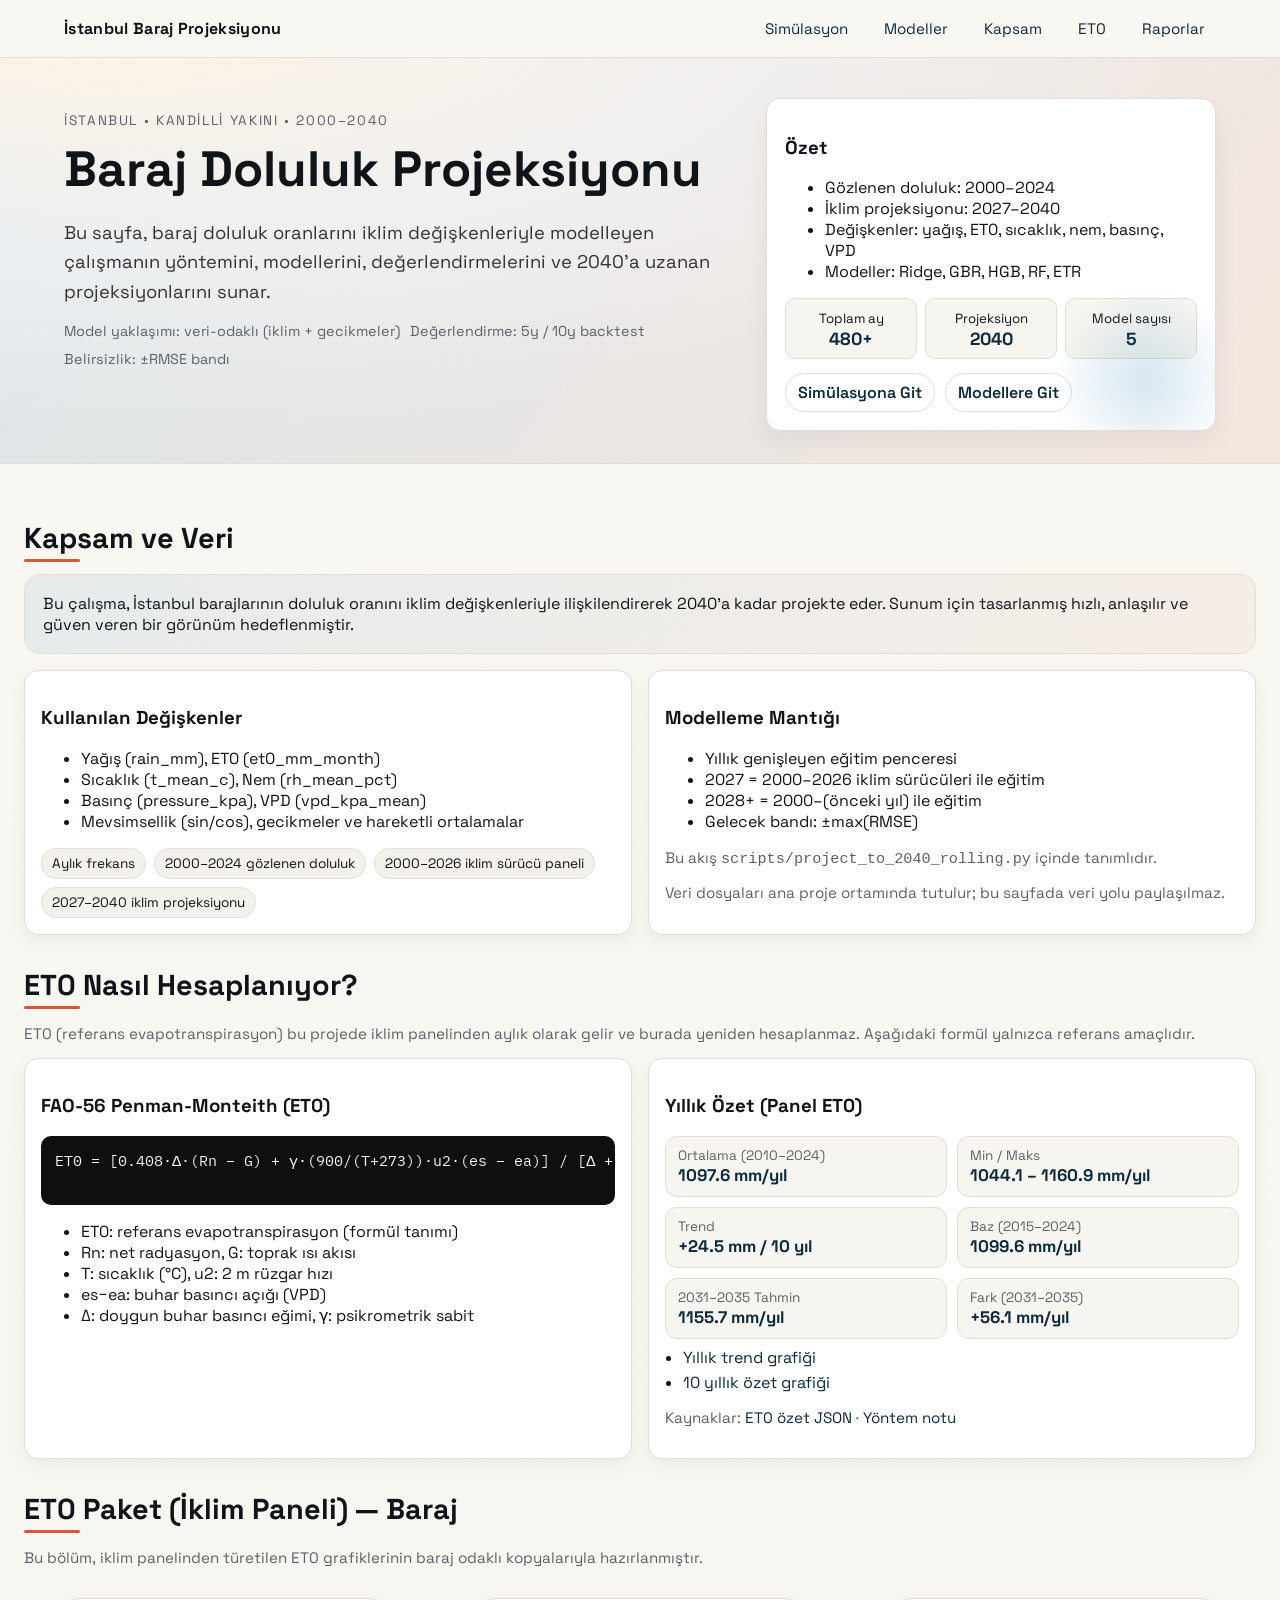
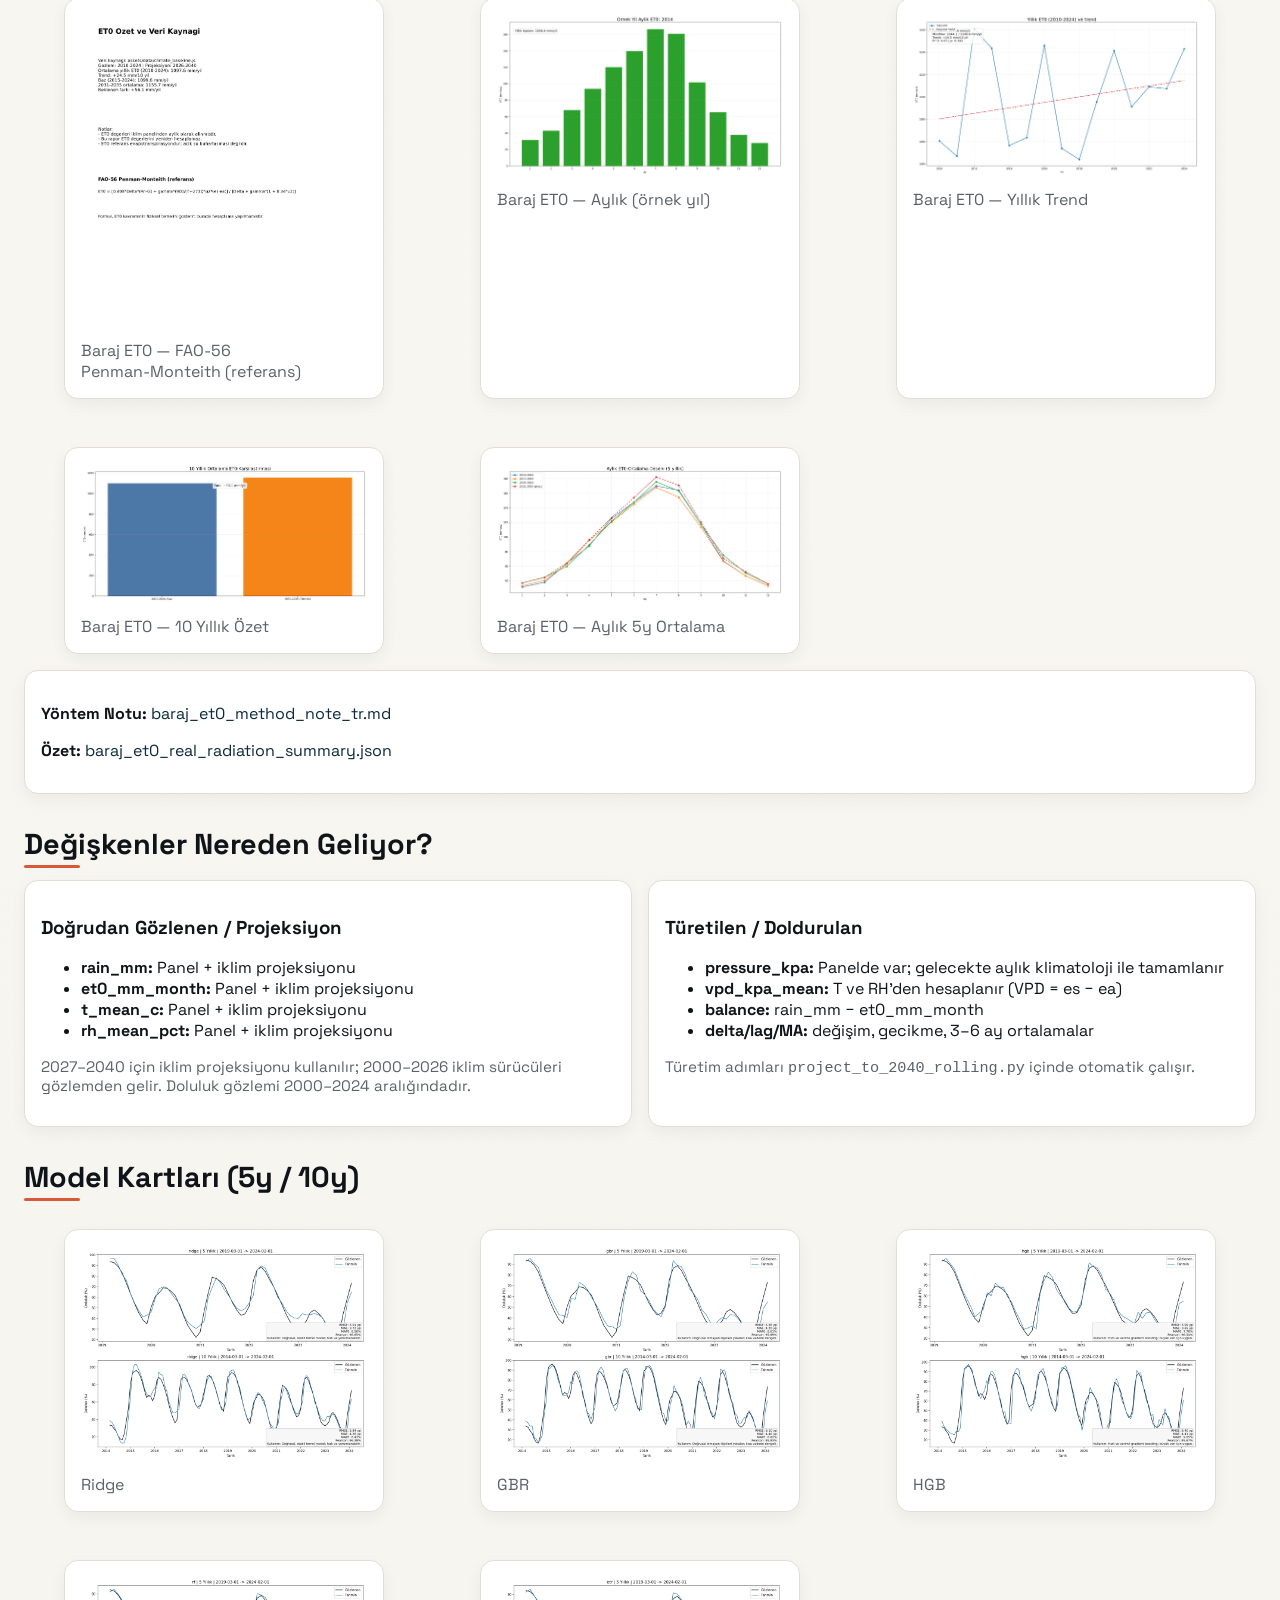
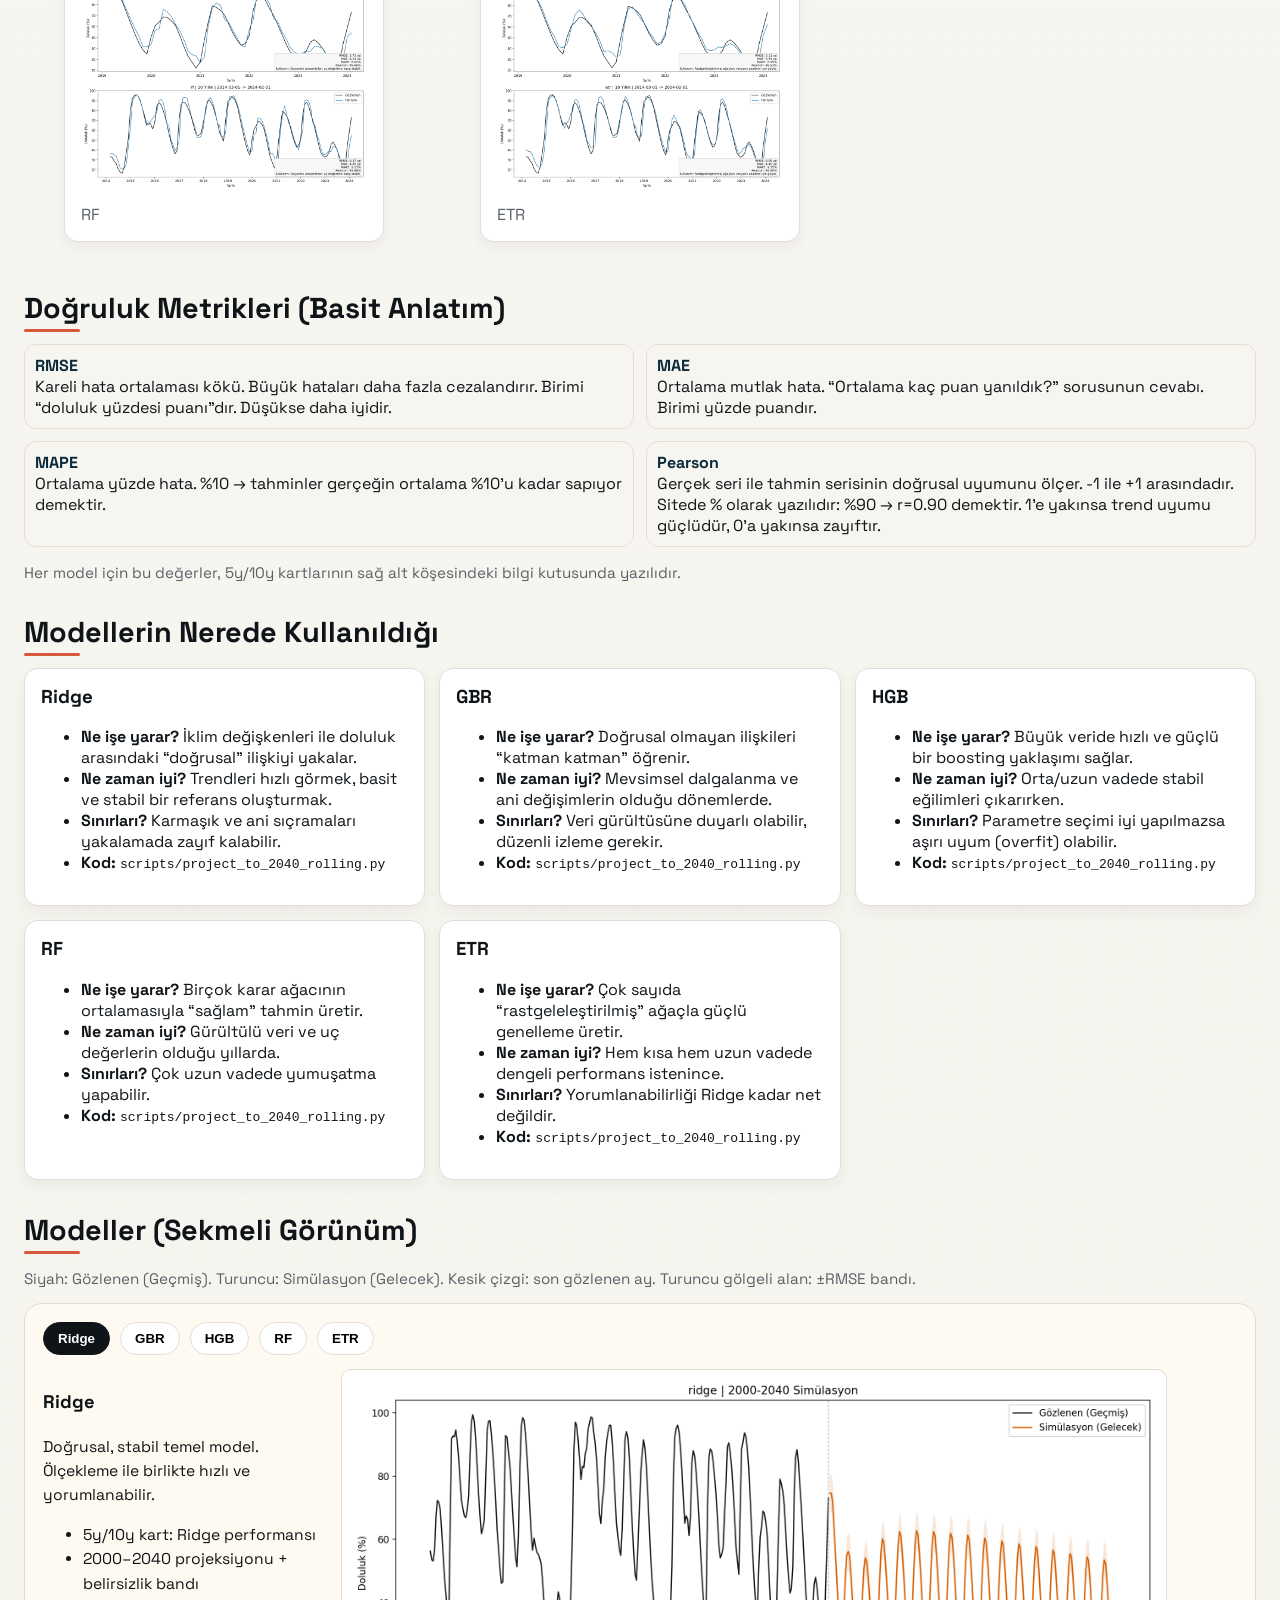
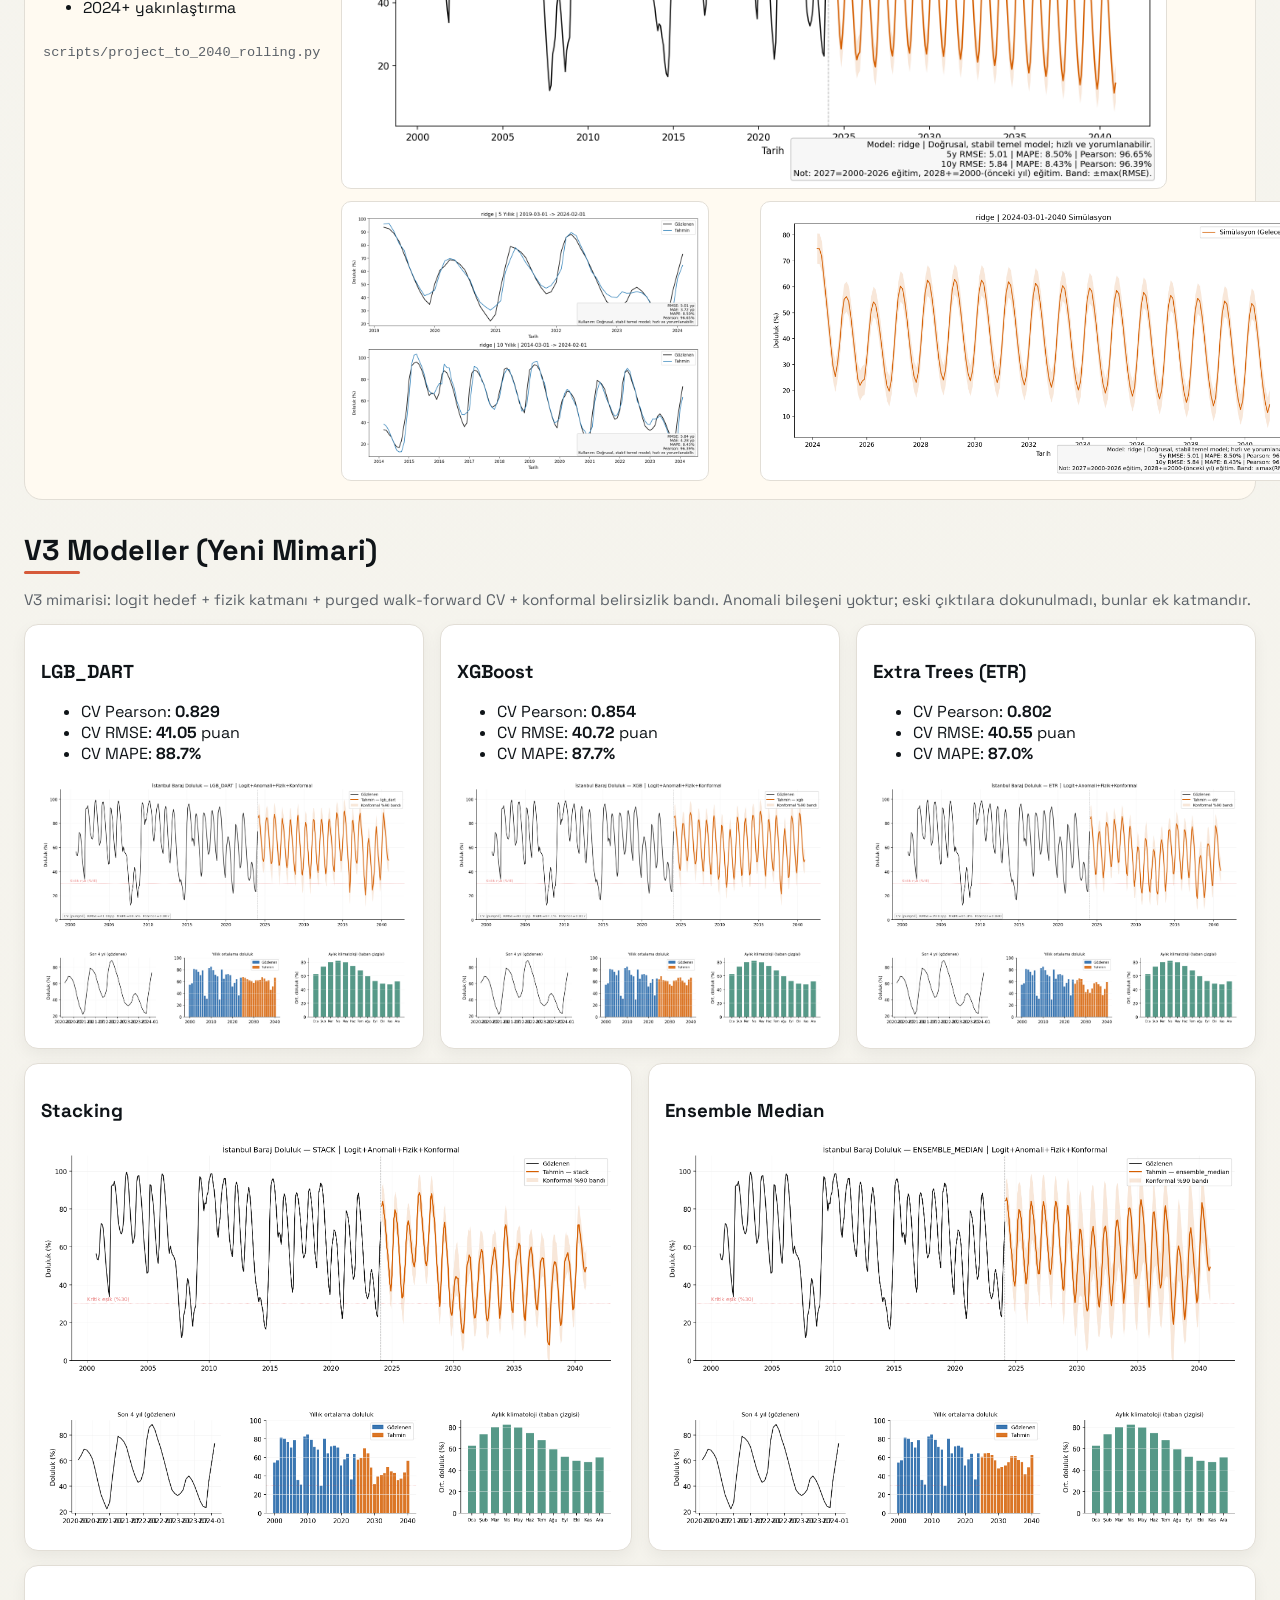
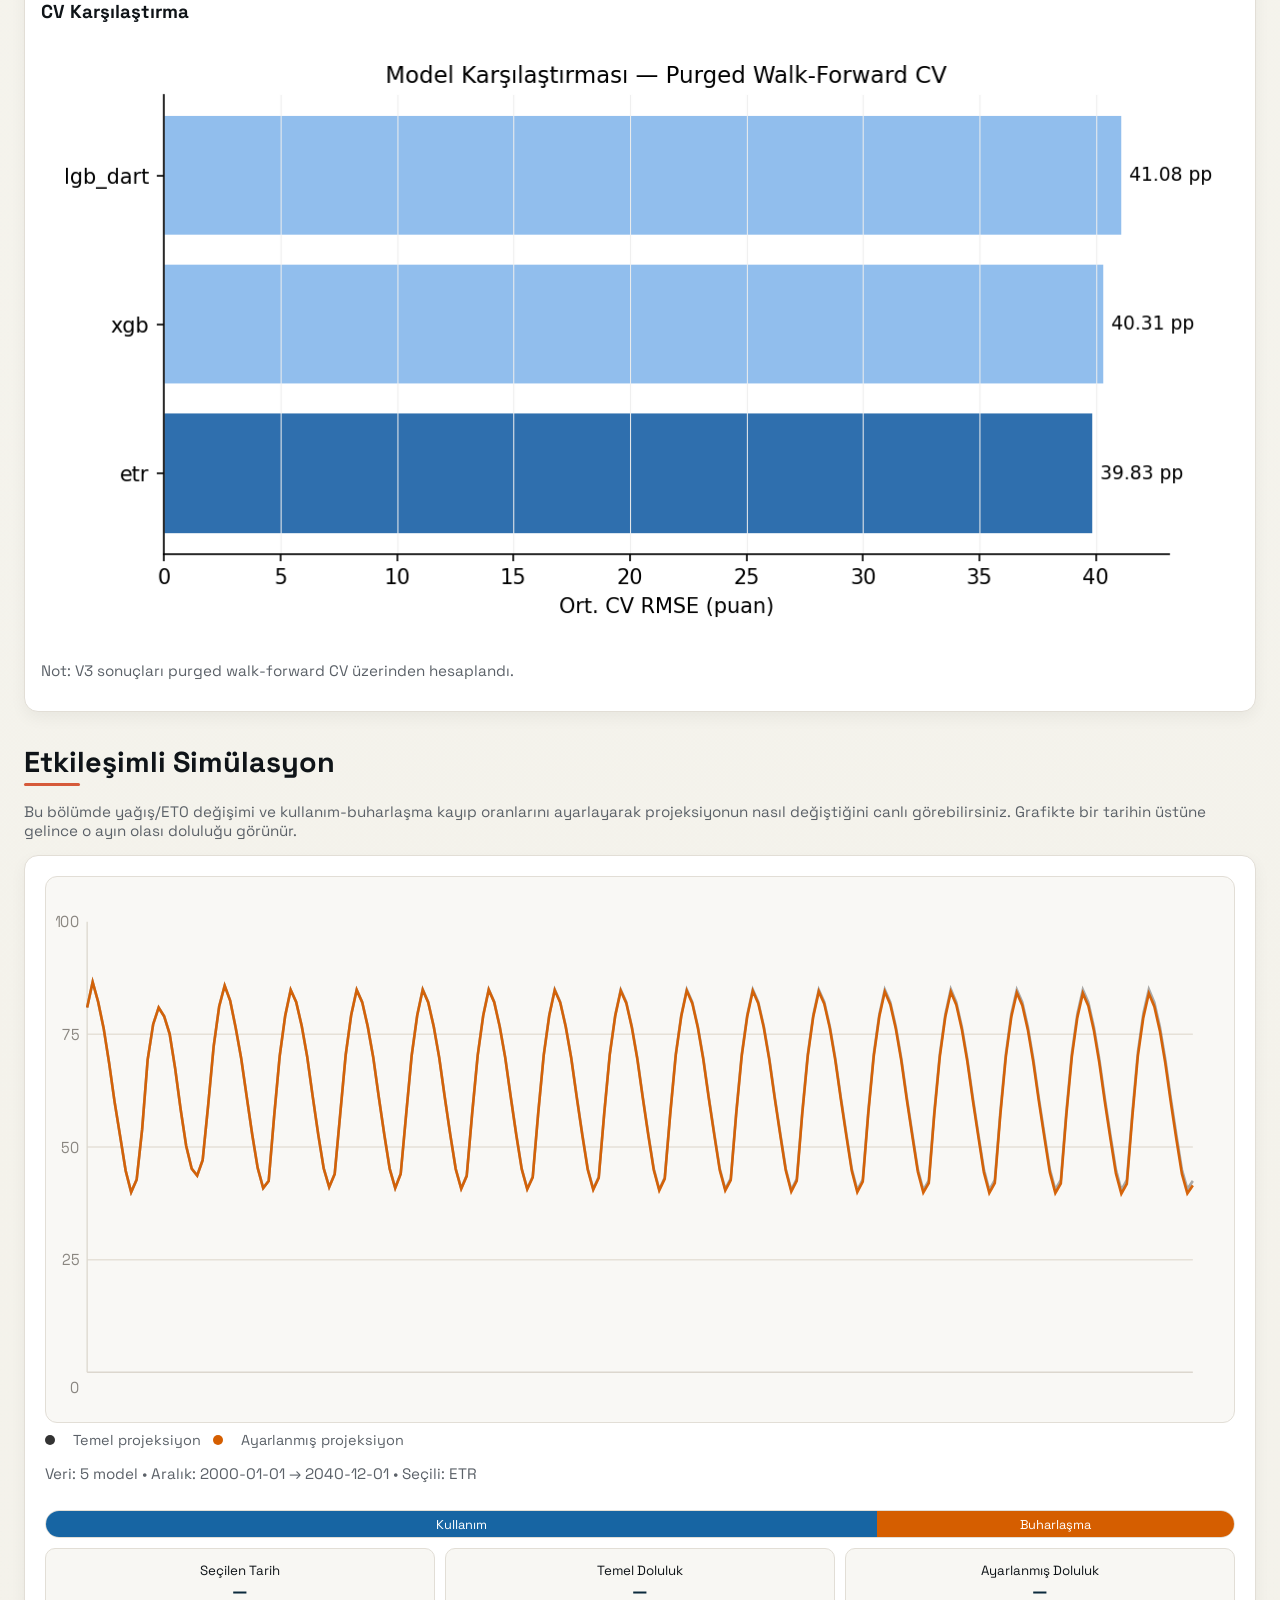
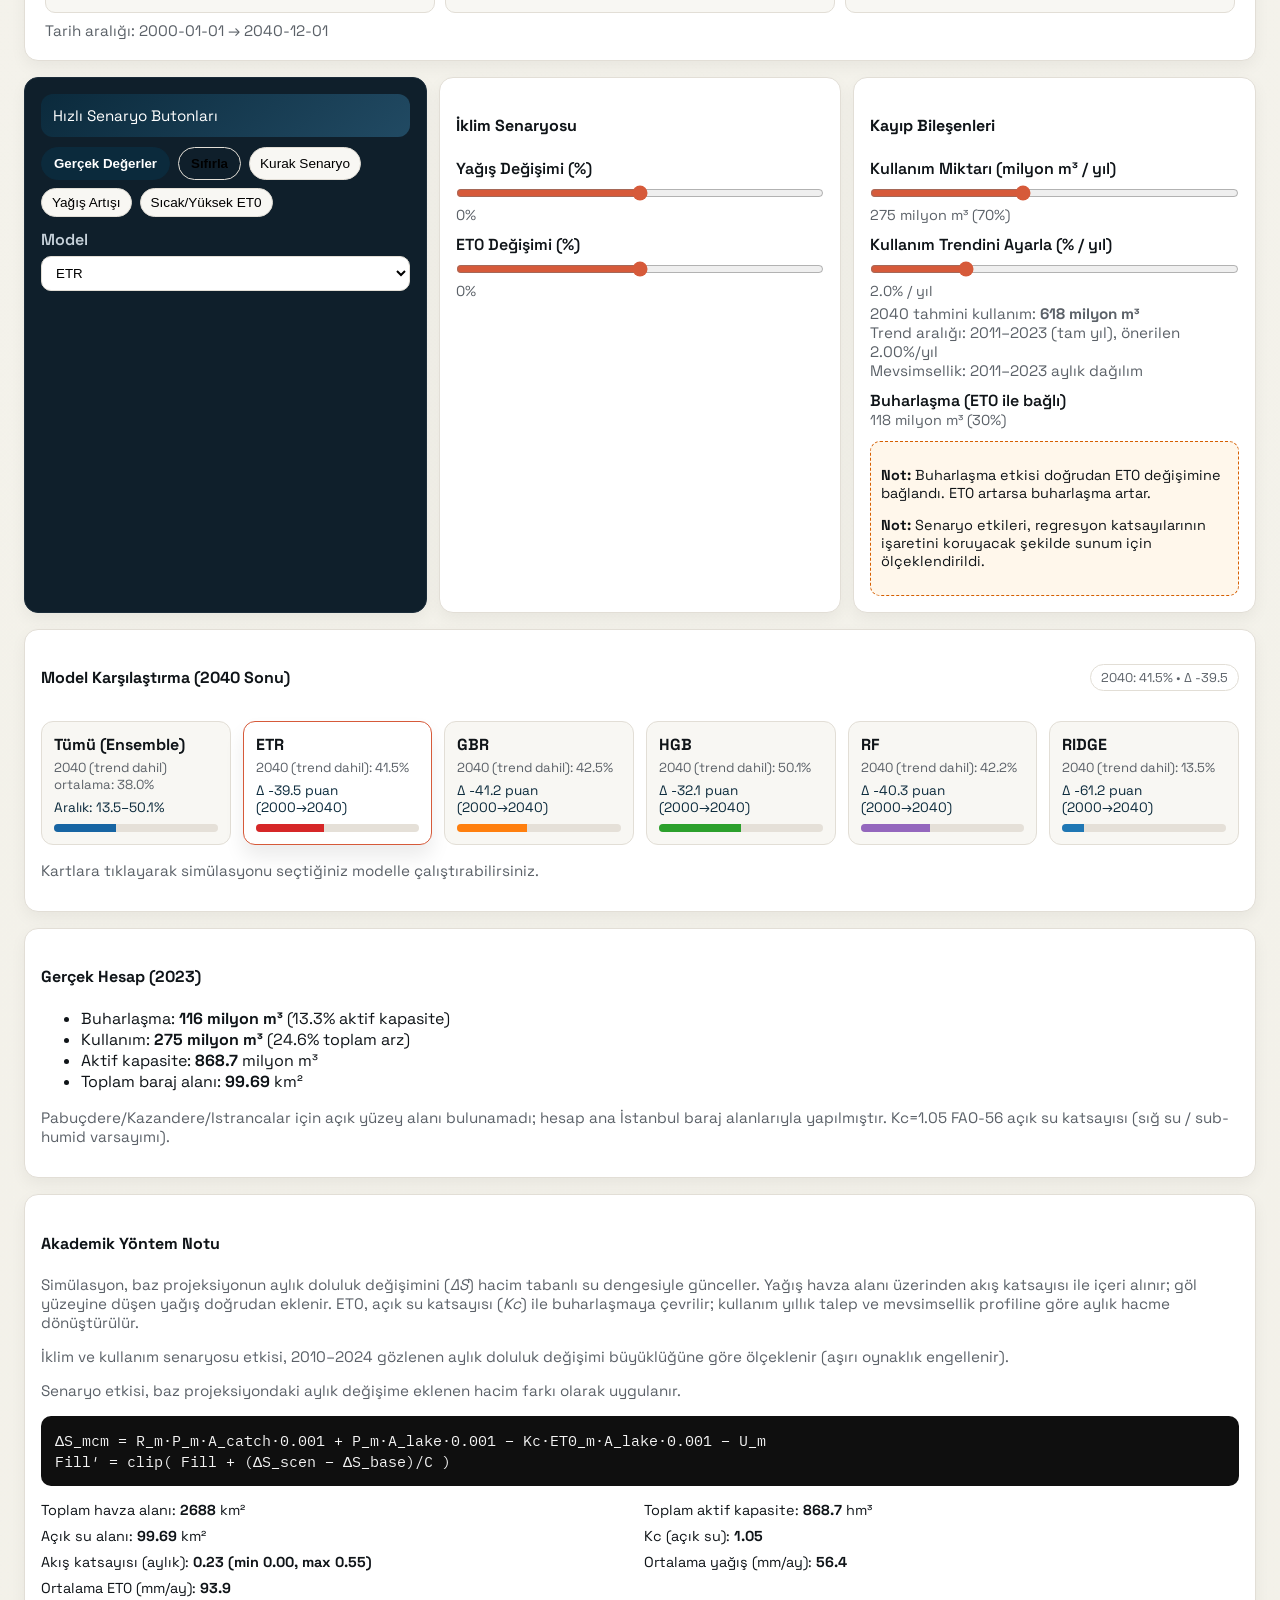
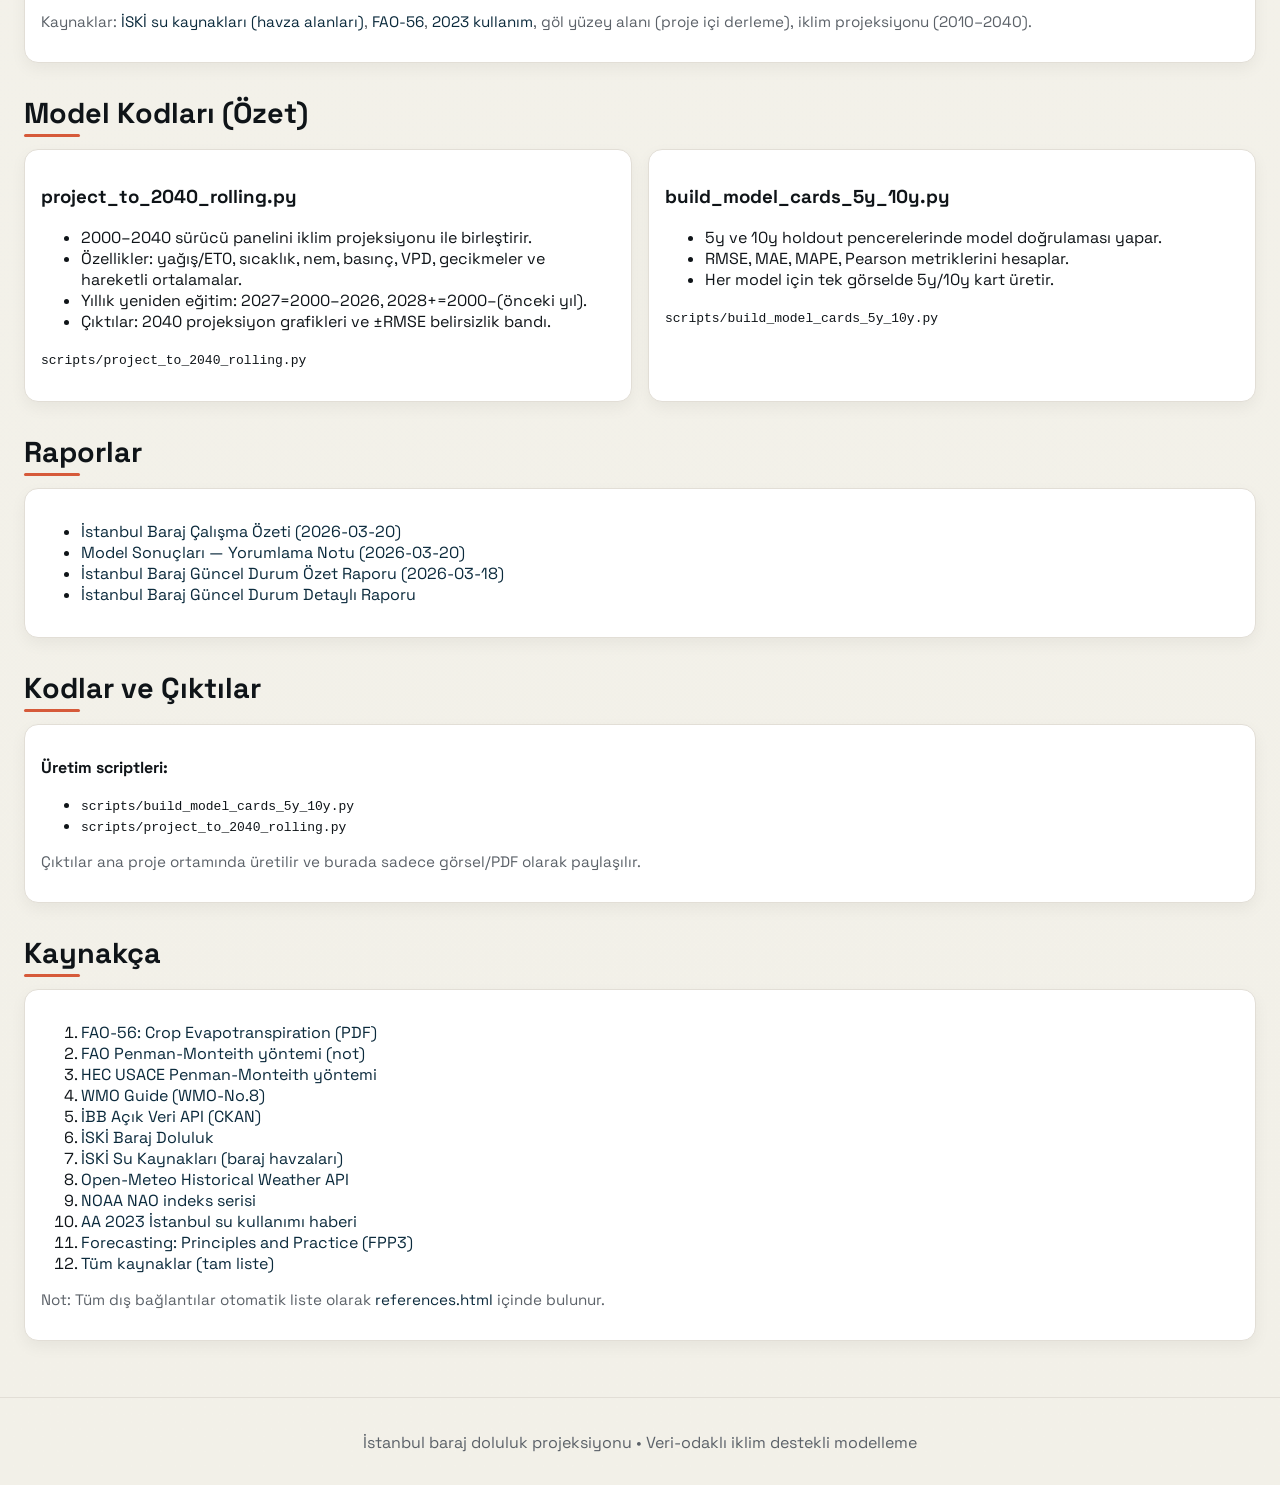
==== commit 17eef734: "Simulasyon etkilerini gercekci olcek ve kapasiteye bagla" ====
--- a/baraj_web/index.html
+++ b/baraj_web/index.html
@@ -136,8 +136,8 @@
             </div>
           </div>
           <ul class="link-list">
-            <li><a href="assets/et0/baraj_et0_yearly_trend_robust_explained.png?v=20260321-1" target="_blank" rel="noopener">Yıllık trend grafiği</a></li>
-            <li><a href="assets/et0/baraj_et0_10year_summary.png?v=20260321-1" target="_blank" rel="noopener">10 yıllık özet grafiği</a></li>
+            <li><a href="assets/et0/baraj_et0_yearly_trend_robust_explained.png?v=20260321-2" target="_blank" rel="noopener">Yıllık trend grafiği</a></li>
+            <li><a href="assets/et0/baraj_et0_10year_summary.png?v=20260321-2" target="_blank" rel="noopener">10 yıllık özet grafiği</a></li>
           </ul>
           <p class="note">Kaynaklar: <a href="assets/et0/reports/baraj_et0_real_radiation_summary.json" target="_blank" rel="noopener">ET0 özet JSON</a> · <a href="assets/et0/reports/baraj_et0_method_note_tr.md" target="_blank" rel="noopener">Yöntem notu</a></p>
         </div>
@@ -149,32 +149,32 @@
       <p class="note">Bu bölüm, iklim panelinden türetilen ET0 grafiklerinin baraj odaklı kopyalarıyla hazırlanmıştır.</p>
       <div class="grid three">
         <figure class="card">
-          <a href="assets/et0/baraj_et0_formula_explained.png?v=20260321-1" target="_blank" rel="noopener">
-            <img src="assets/et0/baraj_et0_formula_explained.png?v=20260321-1" alt="ET0 formül açıklaması" />
+          <a href="assets/et0/baraj_et0_formula_explained.png?v=20260321-2" target="_blank" rel="noopener">
+            <img src="assets/et0/baraj_et0_formula_explained.png?v=20260321-2" alt="ET0 formül açıklaması" />
           </a>
           <figcaption>Baraj ET0 — FAO‑56 Penman‑Monteith (referans)</figcaption>
         </figure>
         <figure class="card">
-          <a href="assets/et0/baraj_et0_monthly_explained_2004.png?v=20260321-1" target="_blank" rel="noopener">
-            <img src="assets/et0/baraj_et0_monthly_explained_2004.png?v=20260321-1" alt="ET0 aylık açıklamalı örnek" />
+          <a href="assets/et0/baraj_et0_monthly_explained_2004.png?v=20260321-2" target="_blank" rel="noopener">
+            <img src="assets/et0/baraj_et0_monthly_explained_2004.png?v=20260321-2" alt="ET0 aylık açıklamalı örnek" />
           </a>
           <figcaption>Baraj ET0 — Aylık (örnek yıl)</figcaption>
         </figure>
         <figure class="card">
-          <a href="assets/et0/baraj_et0_yearly_trend_robust_explained.png?v=20260321-1" target="_blank" rel="noopener">
-            <img src="assets/et0/baraj_et0_yearly_trend_robust_explained.png?v=20260321-1" alt="ET0 yıllık trend" />
+          <a href="assets/et0/baraj_et0_yearly_trend_robust_explained.png?v=20260321-2" target="_blank" rel="noopener">
+            <img src="assets/et0/baraj_et0_yearly_trend_robust_explained.png?v=20260321-2" alt="ET0 yıllık trend" />
           </a>
           <figcaption>Baraj ET0 — Yıllık Trend</figcaption>
         </figure>
         <figure class="card">
-          <a href="assets/et0/baraj_et0_10year_summary.png?v=20260321-1" target="_blank" rel="noopener">
-            <img src="assets/et0/baraj_et0_10year_summary.png?v=20260321-1" alt="ET0 10 yıllık özet" />
+          <a href="assets/et0/baraj_et0_10year_summary.png?v=20260321-2" target="_blank" rel="noopener">
+            <img src="assets/et0/baraj_et0_10year_summary.png?v=20260321-2" alt="ET0 10 yıllık özet" />
           </a>
           <figcaption>Baraj ET0 — 10 Yıllık Özet</figcaption>
         </figure>
         <figure class="card">
-          <a href="assets/et0/baraj_et0_monthly_5y_mean.png?v=20260321-1" target="_blank" rel="noopener">
-            <img src="assets/et0/baraj_et0_monthly_5y_mean.png?v=20260321-1" alt="ET0 aylık 5y ortalama" />
+          <a href="assets/et0/baraj_et0_monthly_5y_mean.png?v=20260321-2" target="_blank" rel="noopener">
+            <img src="assets/et0/baraj_et0_monthly_5y_mean.png?v=20260321-2" alt="ET0 aylık 5y ortalama" />
           </a>
           <figcaption>Baraj ET0 — Aylık 5y Ortalama</figcaption>
         </figure>
@@ -215,23 +215,23 @@
       <h2>Model Kartları (5y / 10y)</h2>
       <div class="grid three">
         <figure class="card">
-          <img class="zoomable" src="assets/img/ridge_5y_10y.png?v=20260321-1" alt="Ridge 5y/10y" />
+          <img class="zoomable" src="assets/img/ridge_5y_10y.png?v=20260321-2" alt="Ridge 5y/10y" />
           <figcaption>Ridge</figcaption>
         </figure>
         <figure class="card">
-          <img class="zoomable" src="assets/img/gbr_5y_10y.png?v=20260321-1" alt="GBR 5y/10y" />
+          <img class="zoomable" src="assets/img/gbr_5y_10y.png?v=20260321-2" alt="GBR 5y/10y" />
           <figcaption>GBR</figcaption>
         </figure>
         <figure class="card">
-          <img class="zoomable" src="assets/img/hgb_5y_10y.png?v=20260321-1" alt="HGB 5y/10y" />
+          <img class="zoomable" src="assets/img/hgb_5y_10y.png?v=20260321-2" alt="HGB 5y/10y" />
           <figcaption>HGB</figcaption>
         </figure>
         <figure class="card">
-          <img class="zoomable" src="assets/img/rf_5y_10y.png?v=20260321-1" alt="RF 5y/10y" />
+          <img class="zoomable" src="assets/img/rf_5y_10y.png?v=20260321-2" alt="RF 5y/10y" />
           <figcaption>RF</figcaption>
         </figure>
         <figure class="card">
-          <img class="zoomable" src="assets/img/etr_5y_10y.png?v=20260321-1" alt="ETR 5y/10y" />
+          <img class="zoomable" src="assets/img/etr_5y_10y.png?v=20260321-2" alt="ETR 5y/10y" />
           <figcaption>ETR</figcaption>
         </figure>
       </div>
@@ -337,10 +337,10 @@
               <p><code>scripts/project_to_2040_rolling.py</code></p>
             </div>
             <div class="panel-media">
-              <img class="media-wide zoomable" src="assets/img/ridge_projection_2000_2040.png?v=20260321-1" alt="Ridge 2000-2040" />
+              <img class="media-wide zoomable" src="assets/img/ridge_projection_2000_2040.png?v=20260321-2" alt="Ridge 2000-2040" />
               <div class="media-row">
-                <img class="media-small zoomable" src="assets/img/ridge_5y_10y.png?v=20260321-1" alt="Ridge 5y/10y" />
-                <img class="media-small zoomable" src="assets/img/ridge_projection_2024-03-01_2040.png?v=20260321-1" alt="Ridge 2024-2040" />
+                <img class="media-small zoomable" src="assets/img/ridge_5y_10y.png?v=20260321-2" alt="Ridge 5y/10y" />
+                <img class="media-small zoomable" src="assets/img/ridge_projection_2024-03-01_2040.png?v=20260321-2" alt="Ridge 2024-2040" />
               </div>
             </div>
           </div>
@@ -354,10 +354,10 @@
               <p><code>scripts/project_to_2040_rolling.py</code></p>
             </div>
             <div class="panel-media">
-              <img class="media-wide zoomable" src="assets/img/gbr_projection_2000_2040.png?v=20260321-1" alt="GBR 2000-2040" />
+              <img class="media-wide zoomable" src="assets/img/gbr_projection_2000_2040.png?v=20260321-2" alt="GBR 2000-2040" />
               <div class="media-row">
-                <img class="media-small zoomable" src="assets/img/gbr_5y_10y.png?v=20260321-1" alt="GBR 5y/10y" />
-                <img class="media-small zoomable" src="assets/img/gbr_projection_2024-03-01_2040.png?v=20260321-1" alt="GBR 2024-2040" />
+                <img class="media-small zoomable" src="assets/img/gbr_5y_10y.png?v=20260321-2" alt="GBR 5y/10y" />
+                <img class="media-small zoomable" src="assets/img/gbr_projection_2024-03-01_2040.png?v=20260321-2" alt="GBR 2024-2040" />
               </div>
             </div>
           </div>
@@ -371,10 +371,10 @@
               <p><code>scripts/project_to_2040_rolling.py</code></p>
             </div>
             <div class="panel-media">
-              <img class="media-wide zoomable" src="assets/img/hgb_projection_2000_2040.png?v=20260321-1" alt="HGB 2000-2040" />
+              <img class="media-wide zoomable" src="assets/img/hgb_projection_2000_2040.png?v=20260321-2" alt="HGB 2000-2040" />
               <div class="media-row">
-                <img class="media-small zoomable" src="assets/img/hgb_5y_10y.png?v=20260321-1" alt="HGB 5y/10y" />
-                <img class="media-small zoomable" src="assets/img/hgb_projection_2024-03-01_2040.png?v=20260321-1" alt="HGB 2024-2040" />
+                <img class="media-small zoomable" src="assets/img/hgb_5y_10y.png?v=20260321-2" alt="HGB 5y/10y" />
+                <img class="media-small zoomable" src="assets/img/hgb_projection_2024-03-01_2040.png?v=20260321-2" alt="HGB 2024-2040" />
               </div>
             </div>
           </div>
@@ -388,10 +388,10 @@
               <p><code>scripts/project_to_2040_rolling.py</code></p>
             </div>
             <div class="panel-media">
-              <img class="media-wide zoomable" src="assets/img/rf_projection_2000_2040.png?v=20260321-1" alt="RF 2000-2040" />
+              <img class="media-wide zoomable" src="assets/img/rf_projection_2000_2040.png?v=20260321-2" alt="RF 2000-2040" />
               <div class="media-row">
-                <img class="media-small zoomable" src="assets/img/rf_5y_10y.png?v=20260321-1" alt="RF 5y/10y" />
-                <img class="media-small zoomable" src="assets/img/rf_projection_2024-03-01_2040.png?v=20260321-1" alt="RF 2024-2040" />
+                <img class="media-small zoomable" src="assets/img/rf_5y_10y.png?v=20260321-2" alt="RF 5y/10y" />
+                <img class="media-small zoomable" src="assets/img/rf_projection_2024-03-01_2040.png?v=20260321-2" alt="RF 2024-2040" />
               </div>
             </div>
           </div>
@@ -405,10 +405,10 @@
               <p><code>scripts/project_to_2040_rolling.py</code></p>
             </div>
             <div class="panel-media">
-              <img class="media-wide zoomable" src="assets/img/etr_projection_2000_2040.png?v=20260321-1" alt="ETR 2000-2040" />
+              <img class="media-wide zoomable" src="assets/img/etr_projection_2000_2040.png?v=20260321-2" alt="ETR 2000-2040" />
               <div class="media-row">
-                <img class="media-small zoomable" src="assets/img/etr_5y_10y.png?v=20260321-1" alt="ETR 5y/10y" />
-                <img class="media-small zoomable" src="assets/img/etr_projection_2024-03-01_2040.png?v=20260321-1" alt="ETR 2024-2040" />
+                <img class="media-small zoomable" src="assets/img/etr_5y_10y.png?v=20260321-2" alt="ETR 5y/10y" />
+                <img class="media-small zoomable" src="assets/img/etr_projection_2024-03-01_2040.png?v=20260321-2" alt="ETR 2024-2040" />
               </div>
             </div>
           </div>
@@ -428,7 +428,7 @@
             <li>CV RMSE: <strong>41.05</strong> puan</li>
             <li>CV MAPE: <strong>88.7%</strong></li>
           </ul>
-          <img class="zoomable" src="assets/v3/lgb_dart_v3_projection.png?v=20260321-1" alt="LGB DART v3 projection"/>
+          <img class="zoomable" src="assets/v3/lgb_dart_v3_projection.png?v=20260321-2" alt="LGB DART v3 projection"/>
         </div>
         <div class="card">
           <h3>XGBoost</h3>
@@ -437,7 +437,7 @@
             <li>CV RMSE: <strong>40.72</strong> puan</li>
             <li>CV MAPE: <strong>87.7%</strong></li>
           </ul>
-          <img class="zoomable" src="assets/v3/xgb_v3_projection.png?v=20260321-1" alt="XGBoost v3 projection"/>
+          <img class="zoomable" src="assets/v3/xgb_v3_projection.png?v=20260321-2" alt="XGBoost v3 projection"/>
         </div>
         <div class="card">
           <h3>Extra Trees (ETR)</h3>
@@ -446,22 +446,22 @@
             <li>CV RMSE: <strong>40.55</strong> puan</li>
             <li>CV MAPE: <strong>87.0%</strong></li>
           </ul>
-          <img class="zoomable" src="assets/v3/etr_v3_projection.png?v=20260321-1" alt="ETR v3 projection"/>
+          <img class="zoomable" src="assets/v3/etr_v3_projection.png?v=20260321-2" alt="ETR v3 projection"/>
         </div>
       </div>
       <div class="grid two" style="margin-top:14px;">
         <div class="card">
           <h3>Stacking</h3>
-          <img class="zoomable" src="assets/v3/stack_v3_projection.png?v=20260321-1" alt="Stacking v3 projection"/>
+          <img class="zoomable" src="assets/v3/stack_v3_projection.png?v=20260321-2" alt="Stacking v3 projection"/>
         </div>
         <div class="card">
           <h3>Ensemble Median</h3>
-          <img class="zoomable" src="assets/v3/ensemble_median_v3_projection.png?v=20260321-1" alt="Ensemble median v3 projection"/>
+          <img class="zoomable" src="assets/v3/ensemble_median_v3_projection.png?v=20260321-2" alt="Ensemble median v3 projection"/>
         </div>
       </div>
       <div class="card" style="margin-top:14px;">
         <h3>CV Karşılaştırma</h3>
-        <img class="zoomable" src="assets/v3/model_comparison_cv.png?v=20260321-1" alt="V3 CV comparison"/>
+        <img class="zoomable" src="assets/v3/model_comparison_cv.png?v=20260321-2" alt="V3 CV comparison"/>
         <p class="note">Not: V3 sonuçları purged walk‑forward CV üzerinden hesaplandı.</p>
       </div>
     </section>
@@ -569,8 +569,9 @@
         <div class="card">
           <h4>Gerçek Hesap (2023)</h4>
           <ul>
-            <li>Buharlaşma payı: <strong id="base-evap-pct">—</strong> (<span id="base-evap-m3">—</span>)</li>
-            <li>Kullanım payı: <strong id="base-use-pct">—</strong> (<span id="base-use-m3">—</span>)</li>
+            <li>Buharlaşma: <strong id="base-evap-m3">—</strong> (<span id="base-evap-cap">—</span> aktif kapasite)</li>
+            <li>Kullanım: <strong id="base-use-m3">—</strong> (<span id="base-use-total">—</span> toplam arz)</li>
+            <li>Aktif kapasite: <strong id="base-capacity">—</strong> milyon m³</li>
             <li>Toplam baraj alanı: <strong id="base-area">—</strong> km²</li>
           </ul>
           <p class="note" id="base-note"></p>
@@ -579,6 +580,7 @@
         <div class="card">
           <h4>Akademik Yöntem Notu</h4>
           <p class="note">Simülasyon, baz projeksiyonun aylık doluluk değişimini (<em>ΔS</em>) hacim tabanlı su dengesiyle günceller. Yağış havza alanı üzerinden akış katsayısı ile içeri alınır; göl yüzeyine düşen yağış doğrudan eklenir. ET0, açık su katsayısı (<em>Kc</em>) ile buharlaşmaya çevrilir; kullanım yıllık talep ve mevsimsellik profiline göre aylık hacme dönüştürülür.</p>
+          <p class="note">İklim ve kullanım senaryosu etkisi, 2010–2024 gözlenen aylık doluluk değişimi büyüklüğüne göre ölçeklenir (aşırı oynaklık engellenir).</p>
           <p class="note">Senaryo etkisi, baz projeksiyondaki aylık değişime eklenen hacim farkı olarak uygulanır.</p>
           <pre class="formula">ΔS_mcm = R_m·P_m·A_catch·0.001 + P_m·A_lake·0.001 − Kc·ET0_m·A_lake·0.001 − U_m
 Fill′ = clip( Fill + (ΔS_scen − ΔS_base)/C )</pre>
@@ -1035,8 +1037,10 @@
         const deltaMcm = (inflowScen + lakeRainScen - evapScen - useMonthlyMcm)
           - (inflowBase + lakeRainBase - evapBase - baseUseMonthlySeasonal);
         const deltaPct = capacityMcm ? (deltaMcm / capacityMcm) * 100 : 0;
-
-        const next = clamp(prevAdj + baseDelta + deltaPct, 0, 100);
+        const adjScale = coeff.adjustment_cap_scale ?? 1;
+        const deltaAdj = deltaPct * adjScale;
+
+        const next = clamp(prevAdj + baseDelta + deltaAdj, 0, 100);
         prevAdj = next;
         return { date: d.date, fill: next };
       });
@@ -1364,13 +1368,22 @@
         }
       }
       if (baseline) {
-        const usePct = Math.round(baseline.usage_share * 100);
-        const evapPct = Math.round(baseline.evap_share * 100);
+        const capMcm = reservoirRef ? reservoirRef.total_active_capacity_mcm : null;
+        const totalSupply = baseline.total_supply_2023_m3 || null;
         document.getElementById('sim-use-m3').value = Math.round(baseline.usage_baraj_m3 / 1e6);
-        document.getElementById('base-evap-pct').textContent = `${evapPct}%`;
-        document.getElementById('base-use-pct').textContent = `${usePct}%`;
         document.getElementById('base-evap-m3').textContent = `${Math.round(baseline.evap_total_m3/1e6)} milyon m³`;
         document.getElementById('base-use-m3').textContent = `${Math.round(baseline.usage_baraj_m3/1e6)} milyon m³`;
+        if (capMcm) {
+          document.getElementById('base-capacity').textContent = `${capMcm.toFixed(1)}`;
+          const evapCapPct = (baseline.evap_total_m3 / (capMcm * 1e6)) * 100;
+          const evapCapEl = document.getElementById('base-evap-cap');
+          if (evapCapEl) evapCapEl.textContent = `${evapCapPct.toFixed(1)}%`;
+        }
+        if (totalSupply) {
+          const useSupplyPct = (baseline.usage_baraj_m3 / totalSupply) * 100;
+          const useTotalEl = document.getElementById('base-use-total');
+          if (useTotalEl) useTotalEl.textContent = `${useSupplyPct.toFixed(1)}%`;
+        }
         document.getElementById('base-area').textContent = `${baseline.area_km2_total.toFixed(2)}`;
         document.getElementById('base-note').textContent = baseline.notes || '';
       } else {
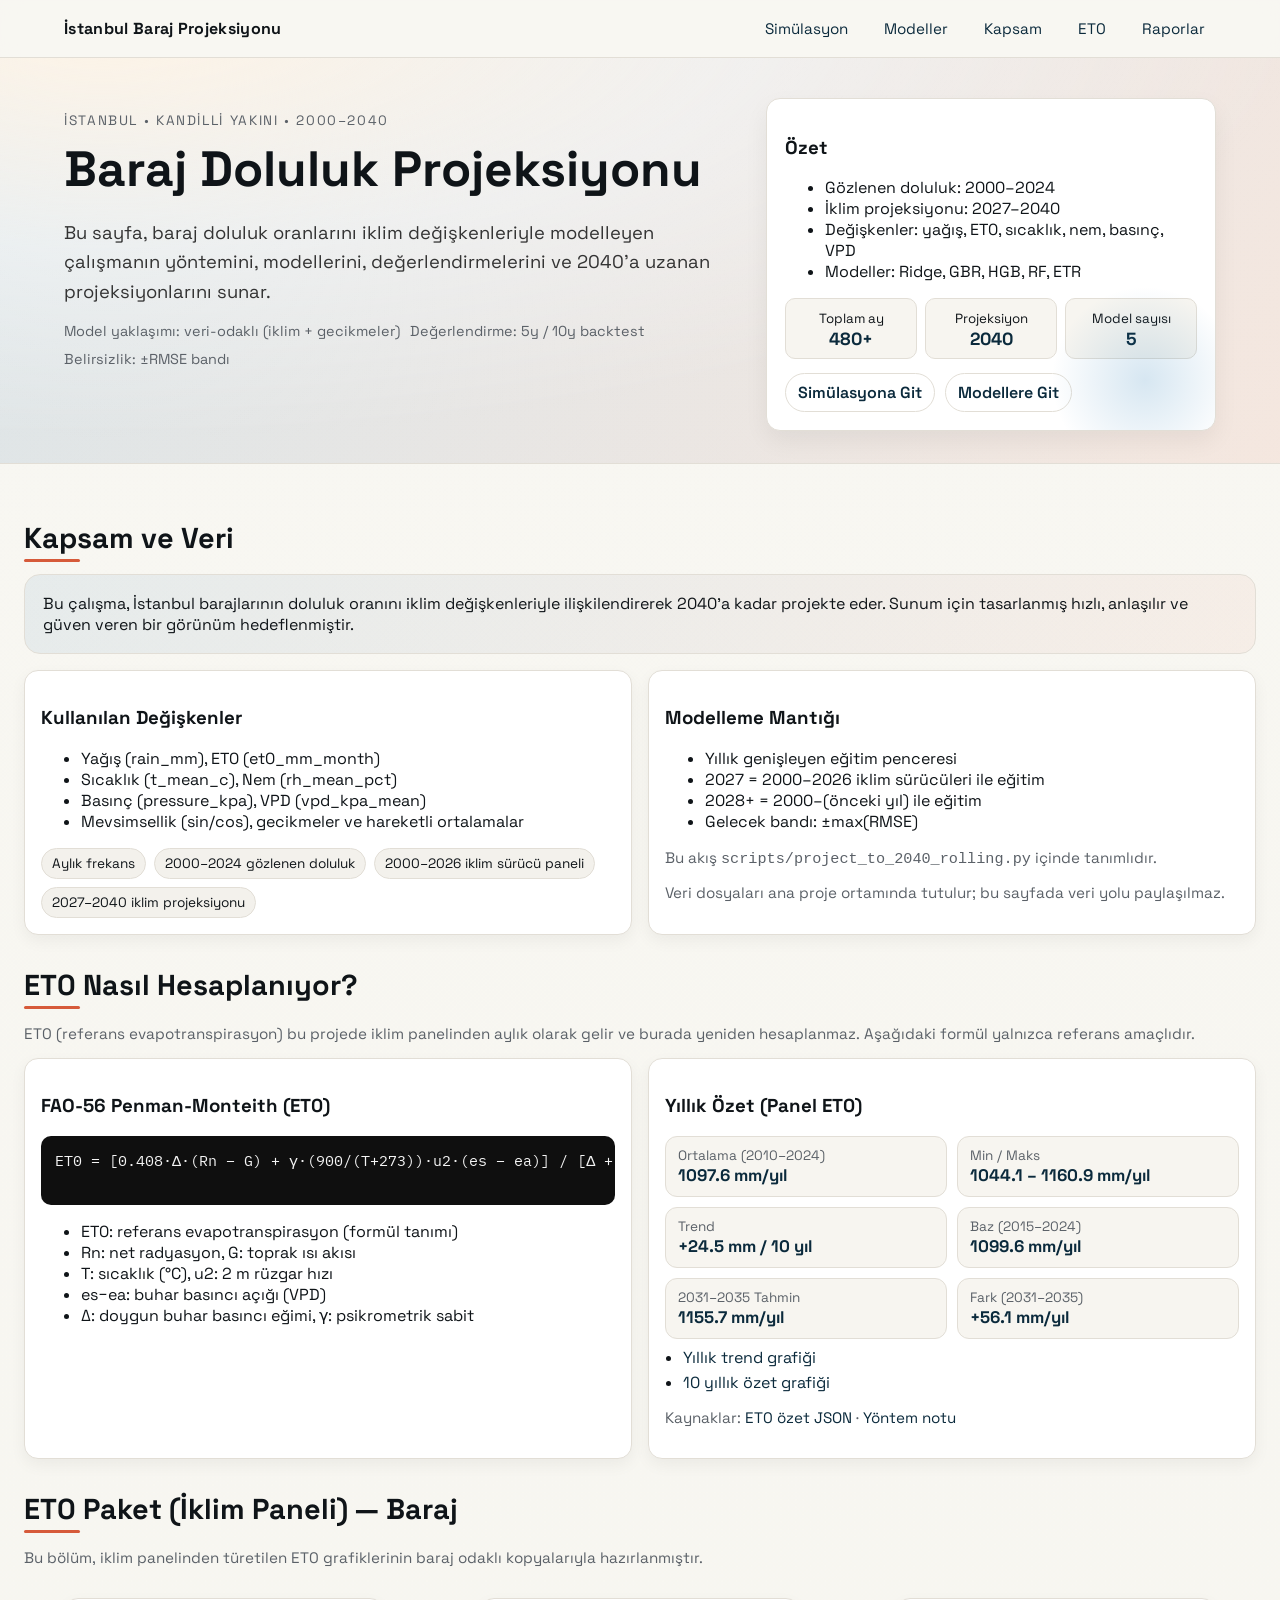
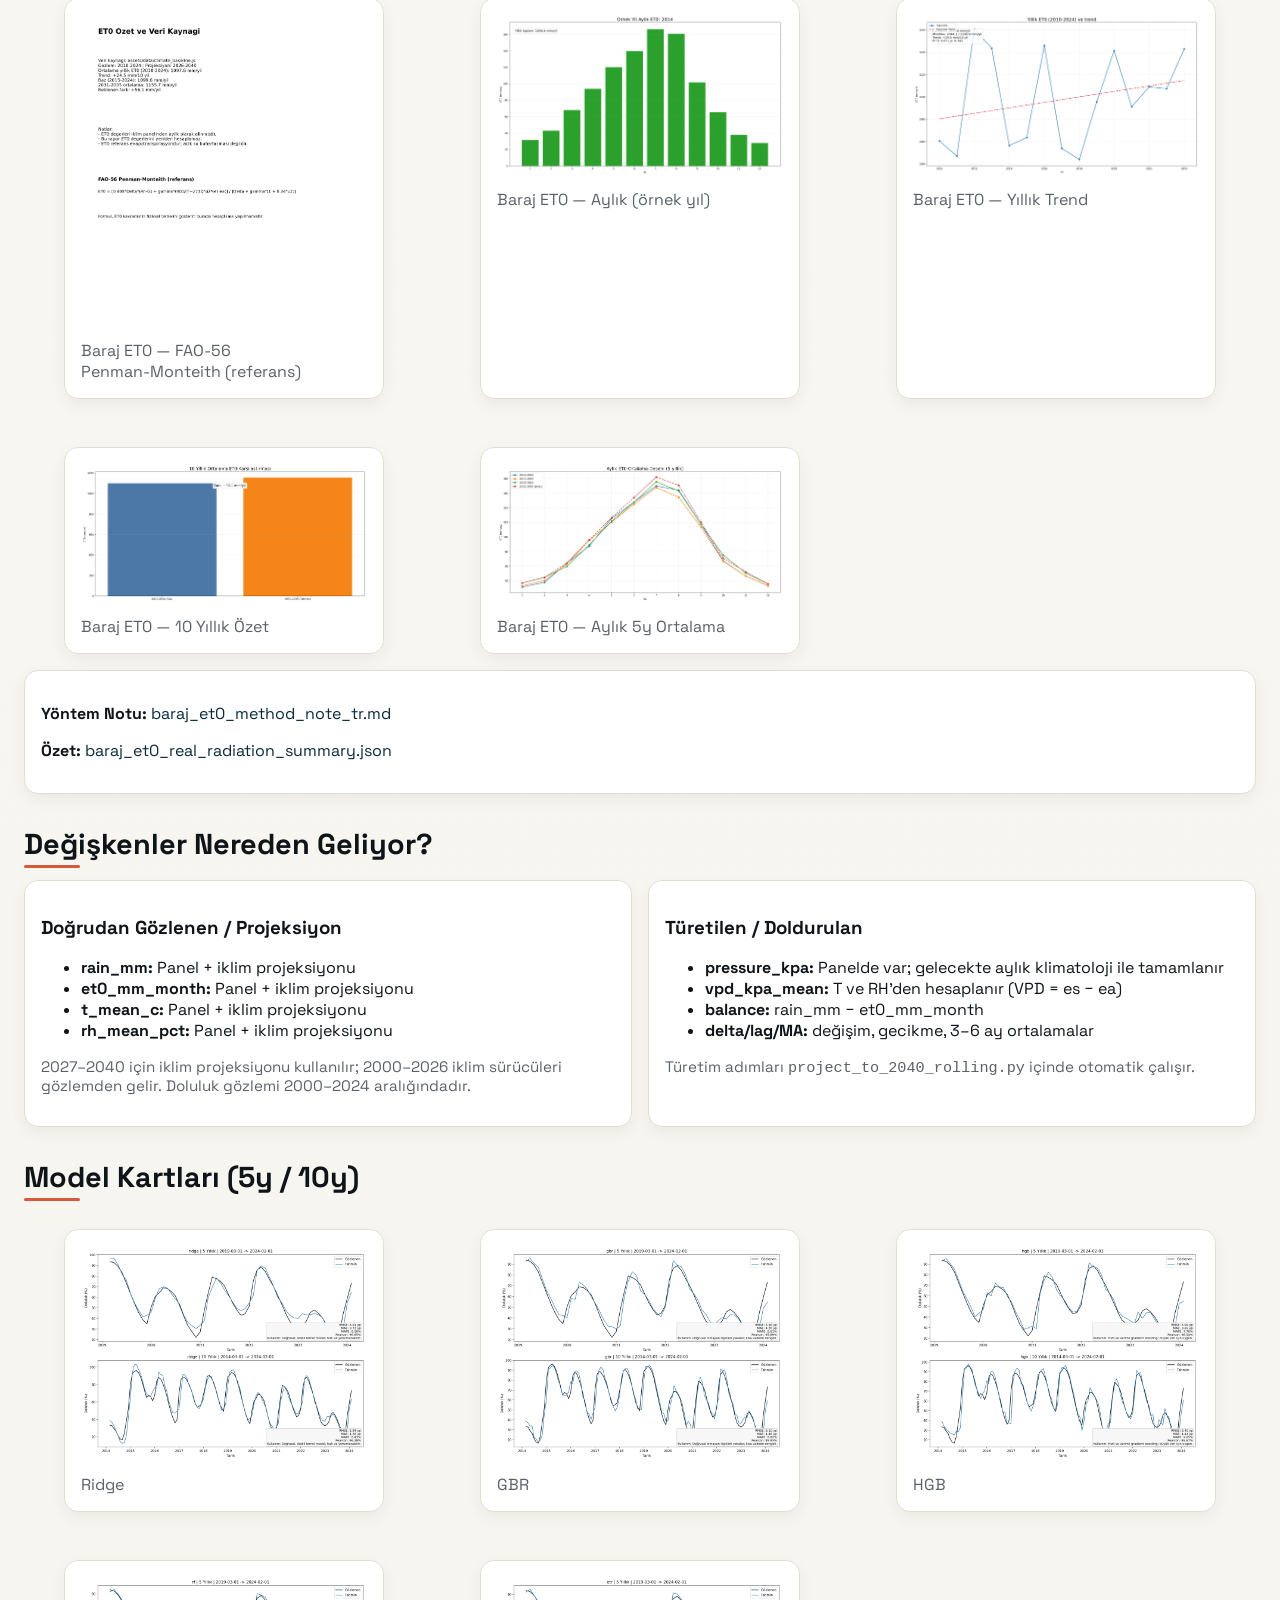
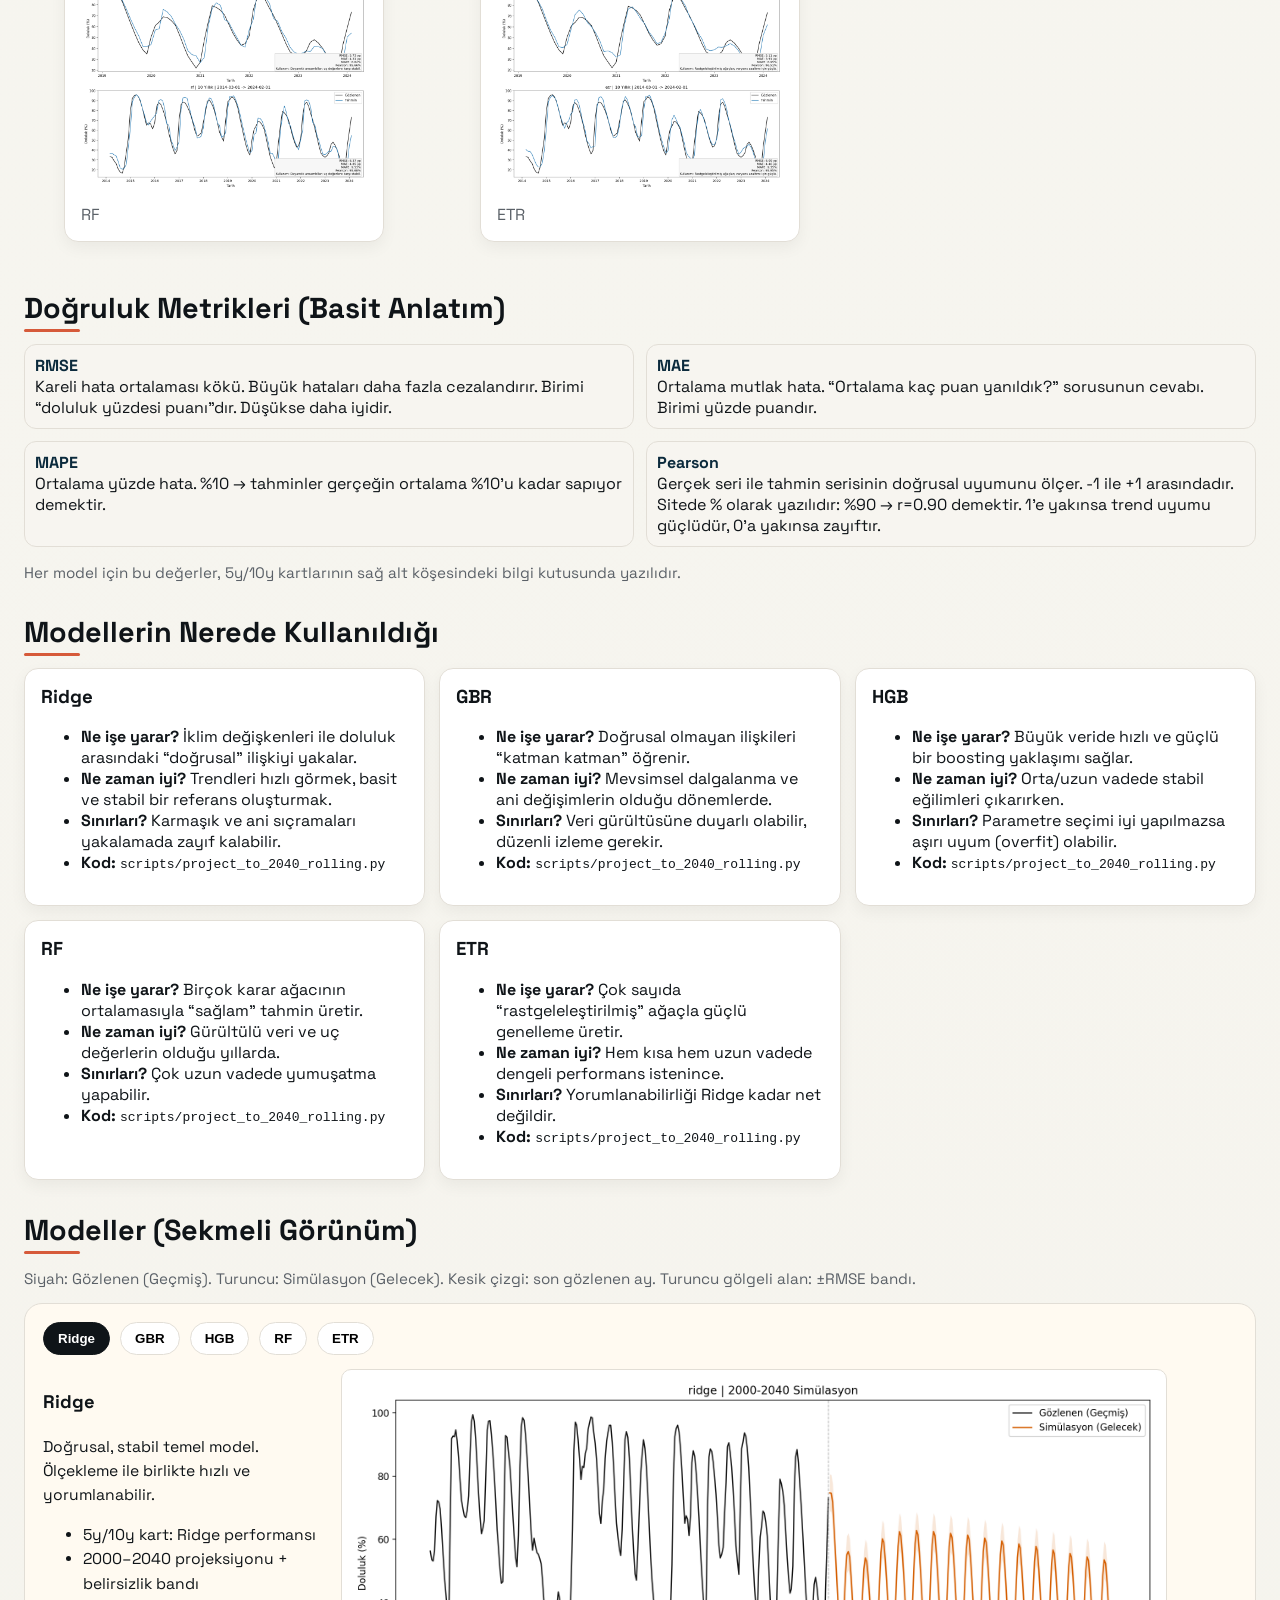
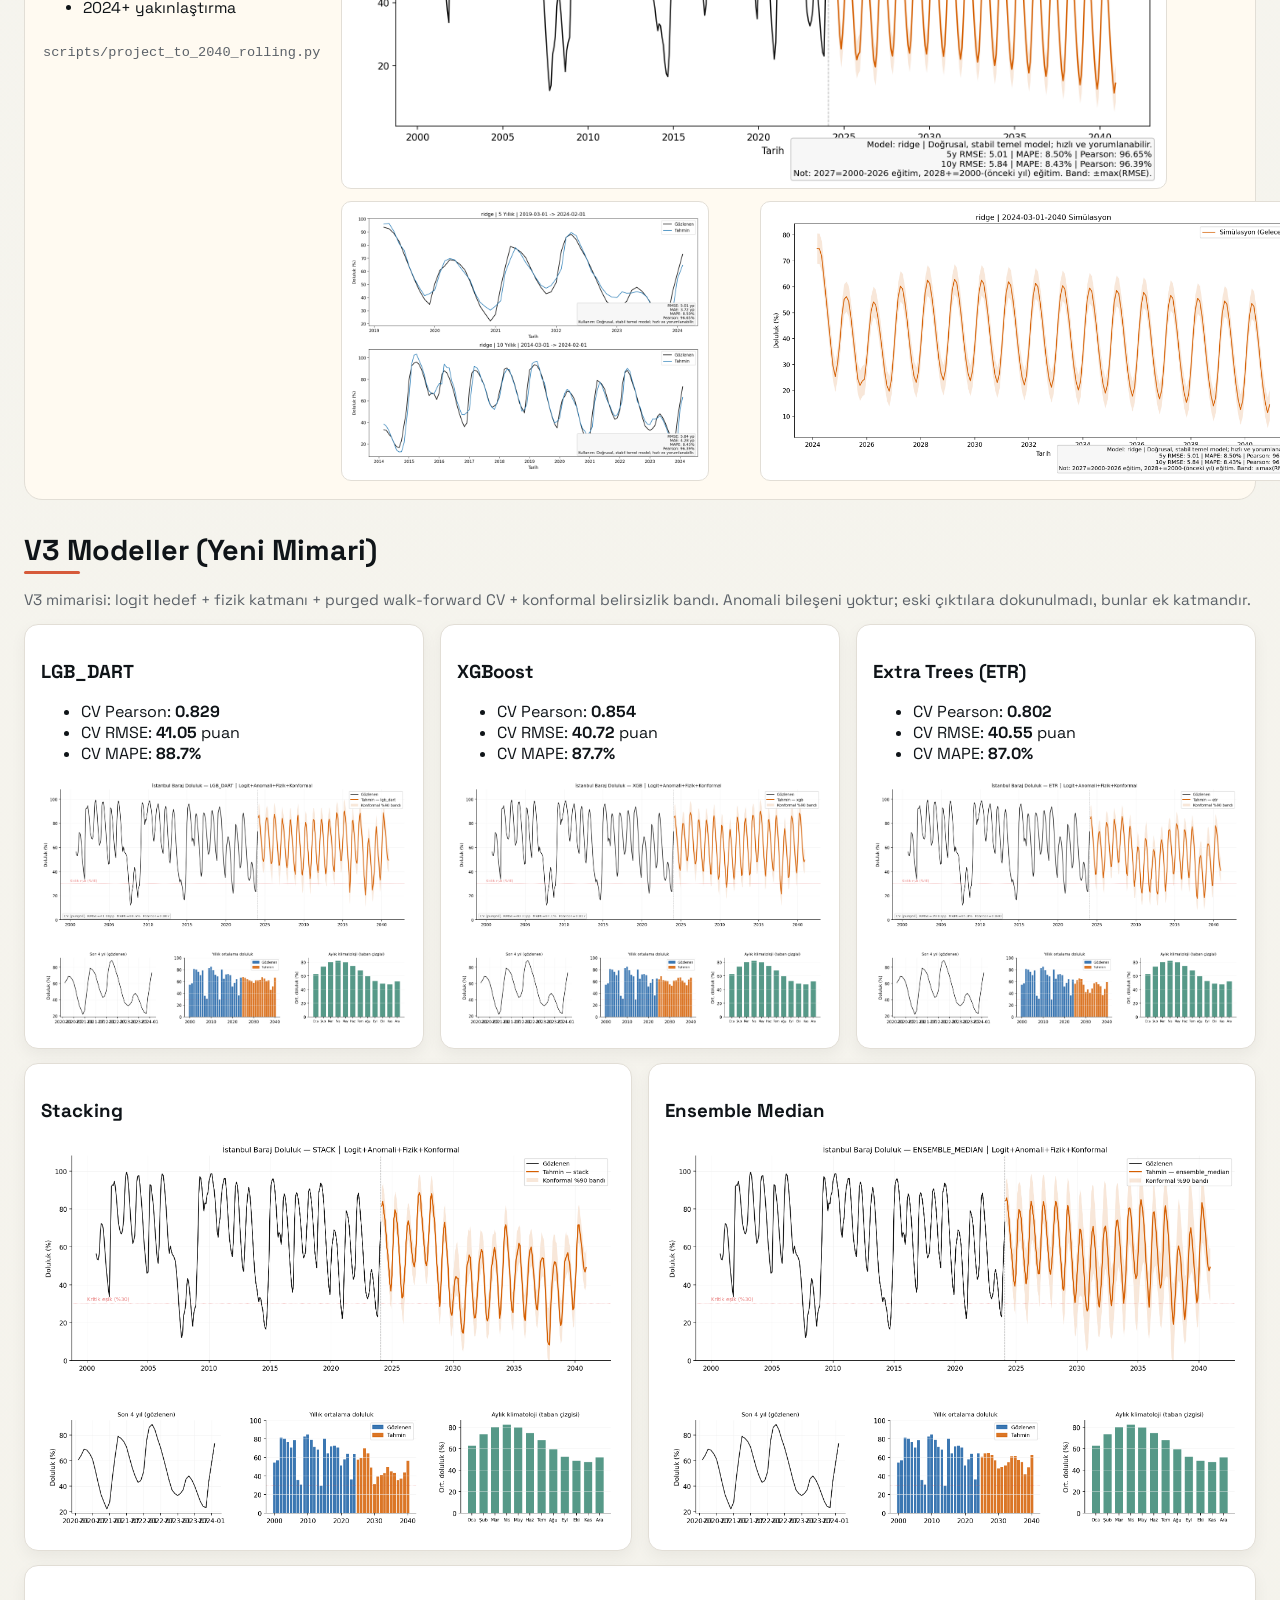
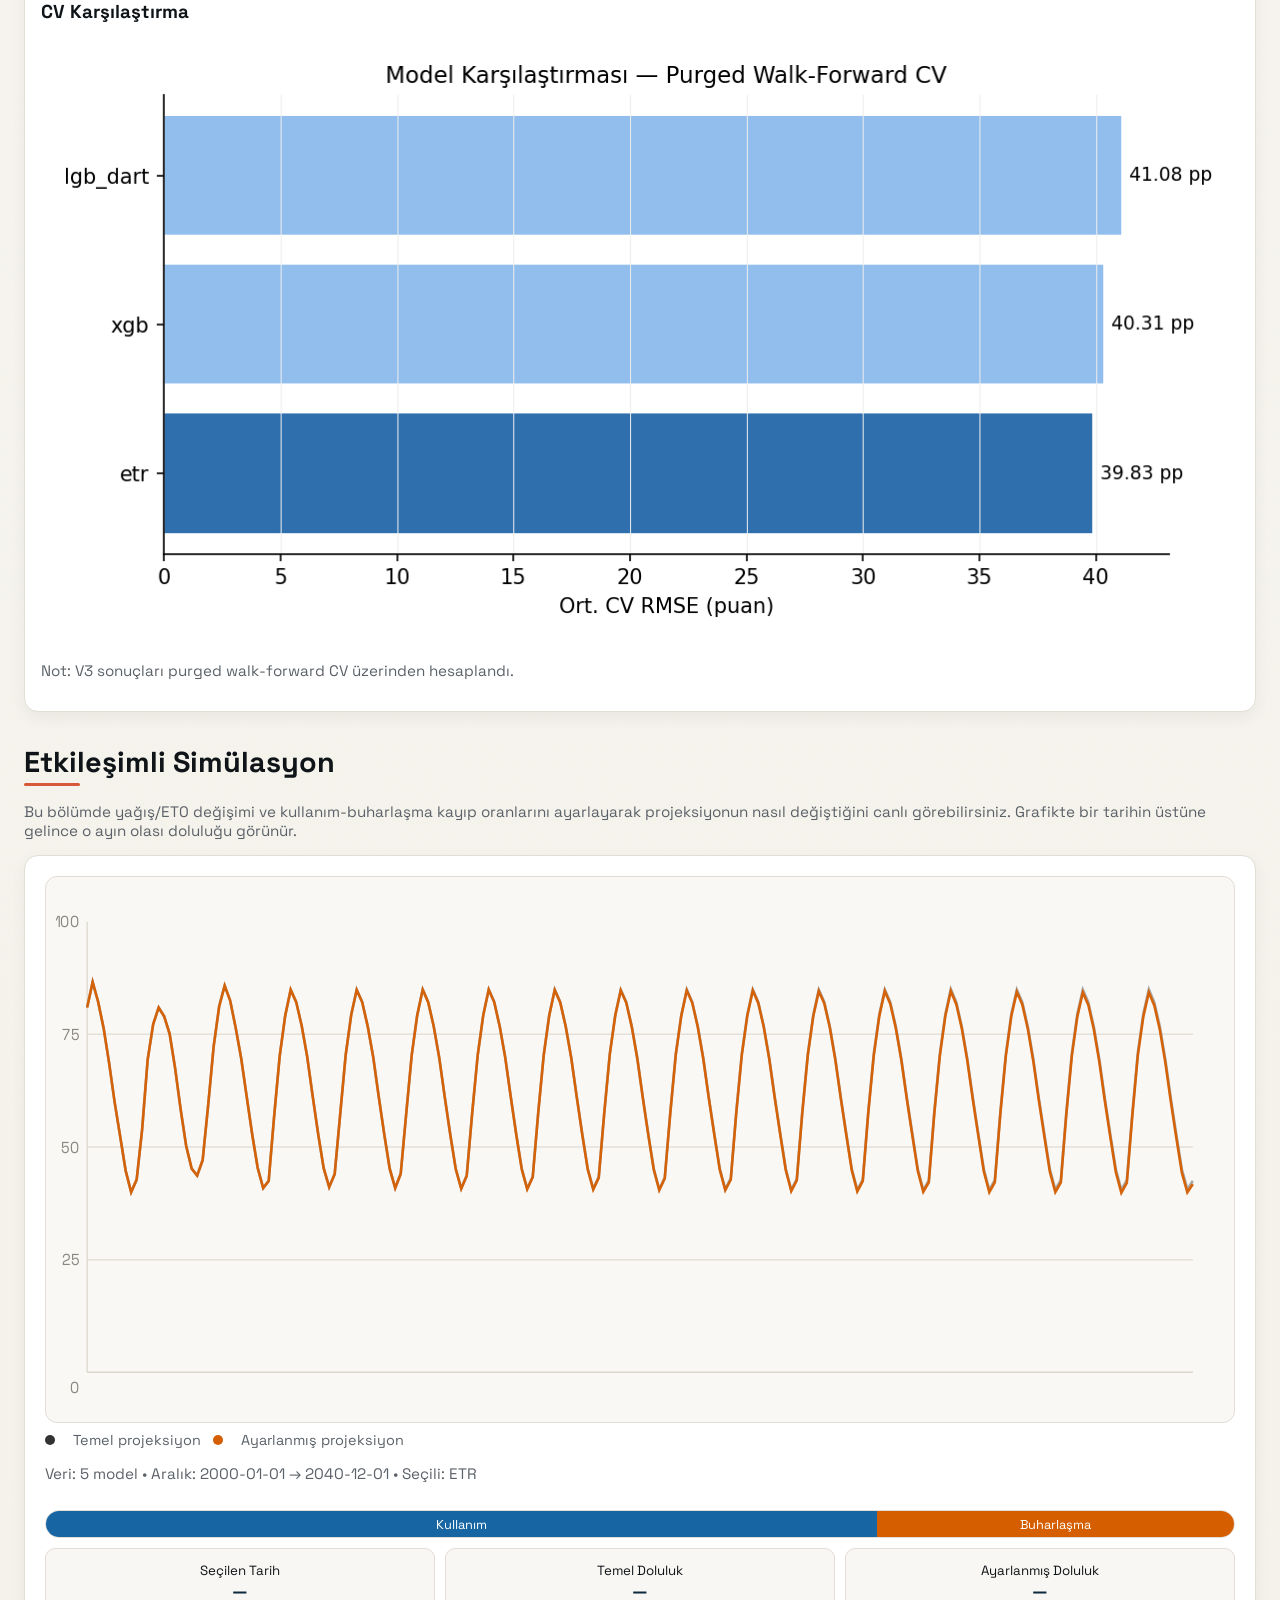
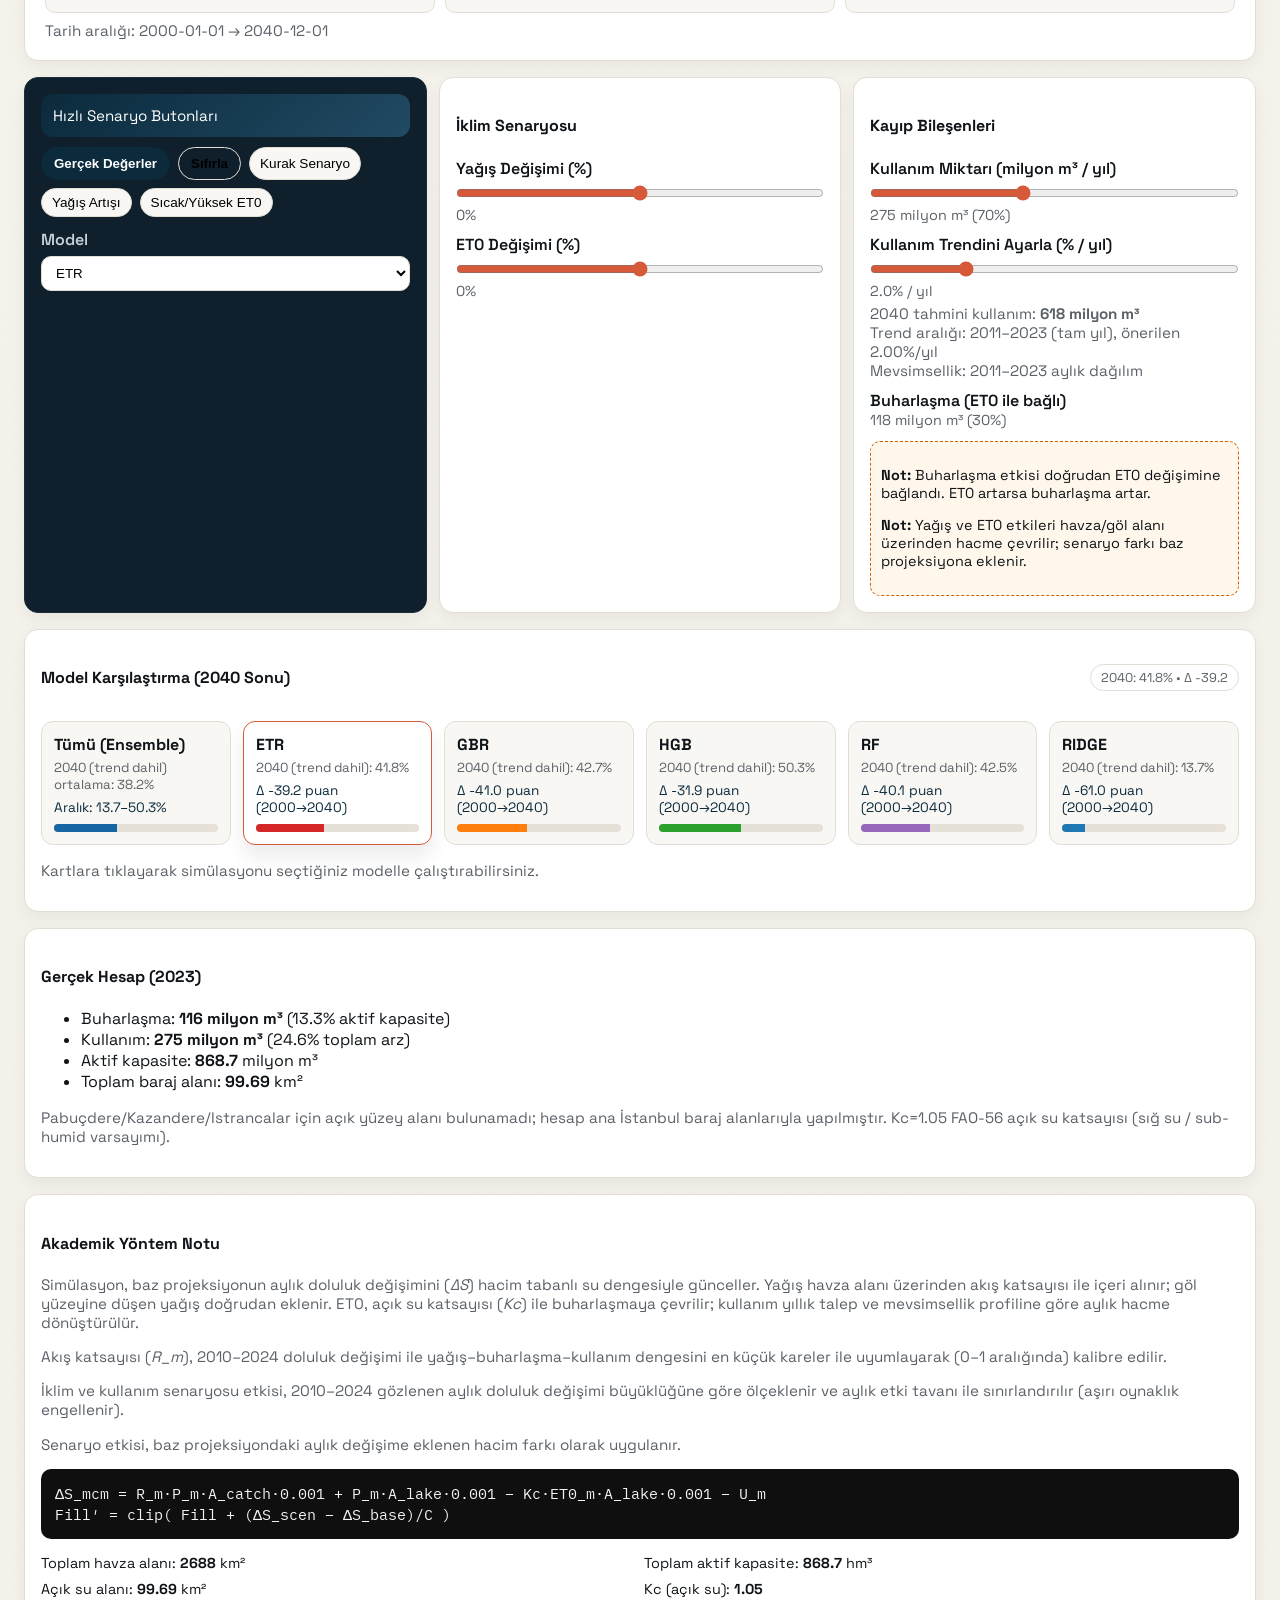
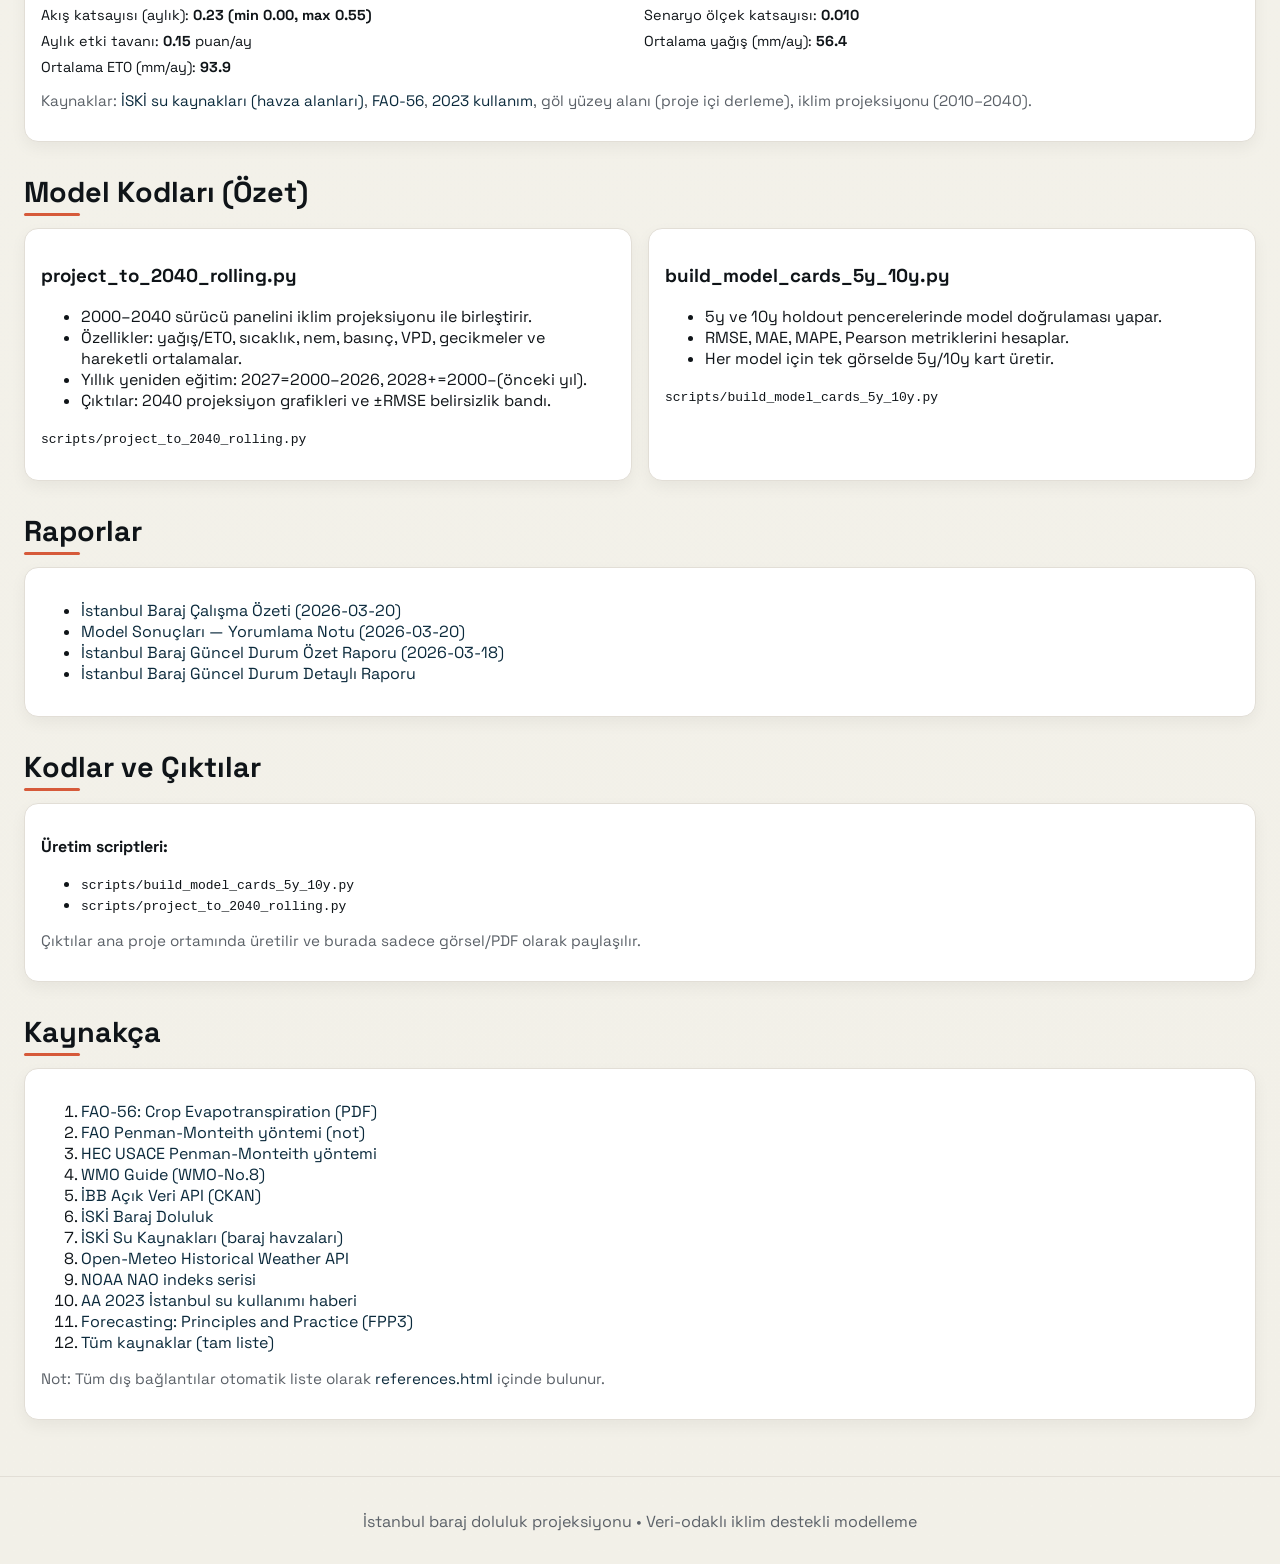
==== commit 335cd4bb: "Simulasyonu kapasite bazli kalibrasyonla stabil hale getir" ====
--- a/baraj_web/index.html
+++ b/baraj_web/index.html
@@ -136,8 +136,8 @@
             </div>
           </div>
           <ul class="link-list">
-            <li><a href="assets/et0/baraj_et0_yearly_trend_robust_explained.png?v=20260321-2" target="_blank" rel="noopener">Yıllık trend grafiği</a></li>
-            <li><a href="assets/et0/baraj_et0_10year_summary.png?v=20260321-2" target="_blank" rel="noopener">10 yıllık özet grafiği</a></li>
+            <li><a href="assets/et0/baraj_et0_yearly_trend_robust_explained.png?v=20260321-3" target="_blank" rel="noopener">Yıllık trend grafiği</a></li>
+            <li><a href="assets/et0/baraj_et0_10year_summary.png?v=20260321-3" target="_blank" rel="noopener">10 yıllık özet grafiği</a></li>
           </ul>
           <p class="note">Kaynaklar: <a href="assets/et0/reports/baraj_et0_real_radiation_summary.json" target="_blank" rel="noopener">ET0 özet JSON</a> · <a href="assets/et0/reports/baraj_et0_method_note_tr.md" target="_blank" rel="noopener">Yöntem notu</a></p>
         </div>
@@ -149,32 +149,32 @@
       <p class="note">Bu bölüm, iklim panelinden türetilen ET0 grafiklerinin baraj odaklı kopyalarıyla hazırlanmıştır.</p>
       <div class="grid three">
         <figure class="card">
-          <a href="assets/et0/baraj_et0_formula_explained.png?v=20260321-2" target="_blank" rel="noopener">
-            <img src="assets/et0/baraj_et0_formula_explained.png?v=20260321-2" alt="ET0 formül açıklaması" />
+          <a href="assets/et0/baraj_et0_formula_explained.png?v=20260321-3" target="_blank" rel="noopener">
+            <img src="assets/et0/baraj_et0_formula_explained.png?v=20260321-3" alt="ET0 formül açıklaması" />
           </a>
           <figcaption>Baraj ET0 — FAO‑56 Penman‑Monteith (referans)</figcaption>
         </figure>
         <figure class="card">
-          <a href="assets/et0/baraj_et0_monthly_explained_2004.png?v=20260321-2" target="_blank" rel="noopener">
-            <img src="assets/et0/baraj_et0_monthly_explained_2004.png?v=20260321-2" alt="ET0 aylık açıklamalı örnek" />
+          <a href="assets/et0/baraj_et0_monthly_explained_2004.png?v=20260321-3" target="_blank" rel="noopener">
+            <img src="assets/et0/baraj_et0_monthly_explained_2004.png?v=20260321-3" alt="ET0 aylık açıklamalı örnek" />
           </a>
           <figcaption>Baraj ET0 — Aylık (örnek yıl)</figcaption>
         </figure>
         <figure class="card">
-          <a href="assets/et0/baraj_et0_yearly_trend_robust_explained.png?v=20260321-2" target="_blank" rel="noopener">
-            <img src="assets/et0/baraj_et0_yearly_trend_robust_explained.png?v=20260321-2" alt="ET0 yıllık trend" />
+          <a href="assets/et0/baraj_et0_yearly_trend_robust_explained.png?v=20260321-3" target="_blank" rel="noopener">
+            <img src="assets/et0/baraj_et0_yearly_trend_robust_explained.png?v=20260321-3" alt="ET0 yıllık trend" />
           </a>
           <figcaption>Baraj ET0 — Yıllık Trend</figcaption>
         </figure>
         <figure class="card">
-          <a href="assets/et0/baraj_et0_10year_summary.png?v=20260321-2" target="_blank" rel="noopener">
-            <img src="assets/et0/baraj_et0_10year_summary.png?v=20260321-2" alt="ET0 10 yıllık özet" />
+          <a href="assets/et0/baraj_et0_10year_summary.png?v=20260321-3" target="_blank" rel="noopener">
+            <img src="assets/et0/baraj_et0_10year_summary.png?v=20260321-3" alt="ET0 10 yıllık özet" />
           </a>
           <figcaption>Baraj ET0 — 10 Yıllık Özet</figcaption>
         </figure>
         <figure class="card">
-          <a href="assets/et0/baraj_et0_monthly_5y_mean.png?v=20260321-2" target="_blank" rel="noopener">
-            <img src="assets/et0/baraj_et0_monthly_5y_mean.png?v=20260321-2" alt="ET0 aylık 5y ortalama" />
+          <a href="assets/et0/baraj_et0_monthly_5y_mean.png?v=20260321-3" target="_blank" rel="noopener">
+            <img src="assets/et0/baraj_et0_monthly_5y_mean.png?v=20260321-3" alt="ET0 aylık 5y ortalama" />
           </a>
           <figcaption>Baraj ET0 — Aylık 5y Ortalama</figcaption>
         </figure>
@@ -215,23 +215,23 @@
       <h2>Model Kartları (5y / 10y)</h2>
       <div class="grid three">
         <figure class="card">
-          <img class="zoomable" src="assets/img/ridge_5y_10y.png?v=20260321-2" alt="Ridge 5y/10y" />
+          <img class="zoomable" src="assets/img/ridge_5y_10y.png?v=20260321-3" alt="Ridge 5y/10y" />
           <figcaption>Ridge</figcaption>
         </figure>
         <figure class="card">
-          <img class="zoomable" src="assets/img/gbr_5y_10y.png?v=20260321-2" alt="GBR 5y/10y" />
+          <img class="zoomable" src="assets/img/gbr_5y_10y.png?v=20260321-3" alt="GBR 5y/10y" />
           <figcaption>GBR</figcaption>
         </figure>
         <figure class="card">
-          <img class="zoomable" src="assets/img/hgb_5y_10y.png?v=20260321-2" alt="HGB 5y/10y" />
+          <img class="zoomable" src="assets/img/hgb_5y_10y.png?v=20260321-3" alt="HGB 5y/10y" />
           <figcaption>HGB</figcaption>
         </figure>
         <figure class="card">
-          <img class="zoomable" src="assets/img/rf_5y_10y.png?v=20260321-2" alt="RF 5y/10y" />
+          <img class="zoomable" src="assets/img/rf_5y_10y.png?v=20260321-3" alt="RF 5y/10y" />
           <figcaption>RF</figcaption>
         </figure>
         <figure class="card">
-          <img class="zoomable" src="assets/img/etr_5y_10y.png?v=20260321-2" alt="ETR 5y/10y" />
+          <img class="zoomable" src="assets/img/etr_5y_10y.png?v=20260321-3" alt="ETR 5y/10y" />
           <figcaption>ETR</figcaption>
         </figure>
       </div>
@@ -337,10 +337,10 @@
               <p><code>scripts/project_to_2040_rolling.py</code></p>
             </div>
             <div class="panel-media">
-              <img class="media-wide zoomable" src="assets/img/ridge_projection_2000_2040.png?v=20260321-2" alt="Ridge 2000-2040" />
+              <img class="media-wide zoomable" src="assets/img/ridge_projection_2000_2040.png?v=20260321-3" alt="Ridge 2000-2040" />
               <div class="media-row">
-                <img class="media-small zoomable" src="assets/img/ridge_5y_10y.png?v=20260321-2" alt="Ridge 5y/10y" />
-                <img class="media-small zoomable" src="assets/img/ridge_projection_2024-03-01_2040.png?v=20260321-2" alt="Ridge 2024-2040" />
+                <img class="media-small zoomable" src="assets/img/ridge_5y_10y.png?v=20260321-3" alt="Ridge 5y/10y" />
+                <img class="media-small zoomable" src="assets/img/ridge_projection_2024-03-01_2040.png?v=20260321-3" alt="Ridge 2024-2040" />
               </div>
             </div>
           </div>
@@ -354,10 +354,10 @@
               <p><code>scripts/project_to_2040_rolling.py</code></p>
             </div>
             <div class="panel-media">
-              <img class="media-wide zoomable" src="assets/img/gbr_projection_2000_2040.png?v=20260321-2" alt="GBR 2000-2040" />
+              <img class="media-wide zoomable" src="assets/img/gbr_projection_2000_2040.png?v=20260321-3" alt="GBR 2000-2040" />
               <div class="media-row">
-                <img class="media-small zoomable" src="assets/img/gbr_5y_10y.png?v=20260321-2" alt="GBR 5y/10y" />
-                <img class="media-small zoomable" src="assets/img/gbr_projection_2024-03-01_2040.png?v=20260321-2" alt="GBR 2024-2040" />
+                <img class="media-small zoomable" src="assets/img/gbr_5y_10y.png?v=20260321-3" alt="GBR 5y/10y" />
+                <img class="media-small zoomable" src="assets/img/gbr_projection_2024-03-01_2040.png?v=20260321-3" alt="GBR 2024-2040" />
               </div>
             </div>
           </div>
@@ -371,10 +371,10 @@
               <p><code>scripts/project_to_2040_rolling.py</code></p>
             </div>
             <div class="panel-media">
-              <img class="media-wide zoomable" src="assets/img/hgb_projection_2000_2040.png?v=20260321-2" alt="HGB 2000-2040" />
+              <img class="media-wide zoomable" src="assets/img/hgb_projection_2000_2040.png?v=20260321-3" alt="HGB 2000-2040" />
               <div class="media-row">
-                <img class="media-small zoomable" src="assets/img/hgb_5y_10y.png?v=20260321-2" alt="HGB 5y/10y" />
-                <img class="media-small zoomable" src="assets/img/hgb_projection_2024-03-01_2040.png?v=20260321-2" alt="HGB 2024-2040" />
+                <img class="media-small zoomable" src="assets/img/hgb_5y_10y.png?v=20260321-3" alt="HGB 5y/10y" />
+                <img class="media-small zoomable" src="assets/img/hgb_projection_2024-03-01_2040.png?v=20260321-3" alt="HGB 2024-2040" />
               </div>
             </div>
           </div>
@@ -388,10 +388,10 @@
               <p><code>scripts/project_to_2040_rolling.py</code></p>
             </div>
             <div class="panel-media">
-              <img class="media-wide zoomable" src="assets/img/rf_projection_2000_2040.png?v=20260321-2" alt="RF 2000-2040" />
+              <img class="media-wide zoomable" src="assets/img/rf_projection_2000_2040.png?v=20260321-3" alt="RF 2000-2040" />
               <div class="media-row">
-                <img class="media-small zoomable" src="assets/img/rf_5y_10y.png?v=20260321-2" alt="RF 5y/10y" />
-                <img class="media-small zoomable" src="assets/img/rf_projection_2024-03-01_2040.png?v=20260321-2" alt="RF 2024-2040" />
+                <img class="media-small zoomable" src="assets/img/rf_5y_10y.png?v=20260321-3" alt="RF 5y/10y" />
+                <img class="media-small zoomable" src="assets/img/rf_projection_2024-03-01_2040.png?v=20260321-3" alt="RF 2024-2040" />
               </div>
             </div>
           </div>
@@ -405,10 +405,10 @@
               <p><code>scripts/project_to_2040_rolling.py</code></p>
             </div>
             <div class="panel-media">
-              <img class="media-wide zoomable" src="assets/img/etr_projection_2000_2040.png?v=20260321-2" alt="ETR 2000-2040" />
+              <img class="media-wide zoomable" src="assets/img/etr_projection_2000_2040.png?v=20260321-3" alt="ETR 2000-2040" />
               <div class="media-row">
-                <img class="media-small zoomable" src="assets/img/etr_5y_10y.png?v=20260321-2" alt="ETR 5y/10y" />
-                <img class="media-small zoomable" src="assets/img/etr_projection_2024-03-01_2040.png?v=20260321-2" alt="ETR 2024-2040" />
+                <img class="media-small zoomable" src="assets/img/etr_5y_10y.png?v=20260321-3" alt="ETR 5y/10y" />
+                <img class="media-small zoomable" src="assets/img/etr_projection_2024-03-01_2040.png?v=20260321-3" alt="ETR 2024-2040" />
               </div>
             </div>
           </div>
@@ -428,7 +428,7 @@
             <li>CV RMSE: <strong>41.05</strong> puan</li>
             <li>CV MAPE: <strong>88.7%</strong></li>
           </ul>
-          <img class="zoomable" src="assets/v3/lgb_dart_v3_projection.png?v=20260321-2" alt="LGB DART v3 projection"/>
+          <img class="zoomable" src="assets/v3/lgb_dart_v3_projection.png?v=20260321-3" alt="LGB DART v3 projection"/>
         </div>
         <div class="card">
           <h3>XGBoost</h3>
@@ -437,7 +437,7 @@
             <li>CV RMSE: <strong>40.72</strong> puan</li>
             <li>CV MAPE: <strong>87.7%</strong></li>
           </ul>
-          <img class="zoomable" src="assets/v3/xgb_v3_projection.png?v=20260321-2" alt="XGBoost v3 projection"/>
+          <img class="zoomable" src="assets/v3/xgb_v3_projection.png?v=20260321-3" alt="XGBoost v3 projection"/>
         </div>
         <div class="card">
           <h3>Extra Trees (ETR)</h3>
@@ -446,22 +446,22 @@
             <li>CV RMSE: <strong>40.55</strong> puan</li>
             <li>CV MAPE: <strong>87.0%</strong></li>
           </ul>
-          <img class="zoomable" src="assets/v3/etr_v3_projection.png?v=20260321-2" alt="ETR v3 projection"/>
+          <img class="zoomable" src="assets/v3/etr_v3_projection.png?v=20260321-3" alt="ETR v3 projection"/>
         </div>
       </div>
       <div class="grid two" style="margin-top:14px;">
         <div class="card">
           <h3>Stacking</h3>
-          <img class="zoomable" src="assets/v3/stack_v3_projection.png?v=20260321-2" alt="Stacking v3 projection"/>
+          <img class="zoomable" src="assets/v3/stack_v3_projection.png?v=20260321-3" alt="Stacking v3 projection"/>
         </div>
         <div class="card">
           <h3>Ensemble Median</h3>
-          <img class="zoomable" src="assets/v3/ensemble_median_v3_projection.png?v=20260321-2" alt="Ensemble median v3 projection"/>
+          <img class="zoomable" src="assets/v3/ensemble_median_v3_projection.png?v=20260321-3" alt="Ensemble median v3 projection"/>
         </div>
       </div>
       <div class="card" style="margin-top:14px;">
         <h3>CV Karşılaştırma</h3>
-        <img class="zoomable" src="assets/v3/model_comparison_cv.png?v=20260321-2" alt="V3 CV comparison"/>
+        <img class="zoomable" src="assets/v3/model_comparison_cv.png?v=20260321-3" alt="V3 CV comparison"/>
         <p class="note">Not: V3 sonuçları purged walk‑forward CV üzerinden hesaplandı.</p>
       </div>
     </section>
@@ -526,11 +526,11 @@
           <div class="card">
             <h4>İklim Senaryosu</h4>
             <label>Yağış Değişimi (%)</label>
-            <input type="range" id="sim-rain" min="-30" max="30" value="0" />
+            <input type="range" id="sim-rain" min="-20" max="20" value="0" />
             <div class="value" id="sim-rain-val">0%</div>
 
             <label>ET0 Değişimi (%)</label>
-            <input type="range" id="sim-et0" min="-30" max="30" value="0" />
+            <input type="range" id="sim-et0" min="-20" max="20" value="0" />
             <div class="value" id="sim-et0-val">0%</div>
           </div>
 
@@ -552,7 +552,7 @@
 
             <div class="assumptions">
               <p><strong>Not:</strong> Buharlaşma etkisi doğrudan ET0 değişimine bağlandı. ET0 artarsa buharlaşma artar.</p>
-              <p><strong>Not:</strong> Senaryo etkileri, regresyon katsayılarının işaretini koruyacak şekilde sunum için ölçeklendirildi.</p>
+              <p><strong>Not:</strong> Yağış ve ET0 etkileri havza/göl alanı üzerinden hacme çevrilir; senaryo farkı baz projeksiyona eklenir.</p>
             </div>
           </div>
         </div>
@@ -580,7 +580,8 @@
         <div class="card">
           <h4>Akademik Yöntem Notu</h4>
           <p class="note">Simülasyon, baz projeksiyonun aylık doluluk değişimini (<em>ΔS</em>) hacim tabanlı su dengesiyle günceller. Yağış havza alanı üzerinden akış katsayısı ile içeri alınır; göl yüzeyine düşen yağış doğrudan eklenir. ET0, açık su katsayısı (<em>Kc</em>) ile buharlaşmaya çevrilir; kullanım yıllık talep ve mevsimsellik profiline göre aylık hacme dönüştürülür.</p>
-          <p class="note">İklim ve kullanım senaryosu etkisi, 2010–2024 gözlenen aylık doluluk değişimi büyüklüğüne göre ölçeklenir (aşırı oynaklık engellenir).</p>
+          <p class="note">Akış katsayısı (<em>R_m</em>), 2010–2024 doluluk değişimi ile yağış–buharlaşma–kullanım dengesini en küçük kareler ile uyumlayarak (0–1 aralığında) kalibre edilir.</p>
+          <p class="note">İklim ve kullanım senaryosu etkisi, 2010–2024 gözlenen aylık doluluk değişimi büyüklüğüne göre ölçeklenir ve aylık etki tavanı ile sınırlandırılır (aşırı oynaklık engellenir).</p>
           <p class="note">Senaryo etkisi, baz projeksiyondaki aylık değişime eklenen hacim farkı olarak uygulanır.</p>
           <pre class="formula">ΔS_mcm = R_m·P_m·A_catch·0.001 + P_m·A_lake·0.001 − Kc·ET0_m·A_lake·0.001 − U_m
 Fill′ = clip( Fill + (ΔS_scen − ΔS_base)/C )</pre>
@@ -590,6 +591,8 @@
             <div>Açık su alanı: <strong id="param-lake-area">—</strong> km²</div>
             <div>Kc (açık su): <strong id="param-kc">—</strong></div>
             <div>Akış katsayısı (aylık): <strong id="param-runoff">—</strong></div>
+            <div>Senaryo ölçek katsayısı: <strong id="param-adj-scale">—</strong></div>
+            <div>Aylık etki tavanı: <strong id="param-delta-cap">—</strong> puan/ay</div>
             <div>Ortalama yağış (mm/ay): <strong id="param-mean-rain">—</strong></div>
             <div>Ortalama ET0 (mm/ay): <strong id="param-mean-et0">—</strong></div>
           </div>
@@ -1038,7 +1041,12 @@
           - (inflowBase + lakeRainBase - evapBase - baseUseMonthlySeasonal);
         const deltaPct = capacityMcm ? (deltaMcm / capacityMcm) * 100 : 0;
         const adjScale = coeff.adjustment_cap_scale ?? 1;
-        const deltaAdj = deltaPct * adjScale;
+        const capPp = coeff.scenario_delta_cap_pp ?? 0.16;
+        const dampingFloor = coeff.scenario_damping_floor ?? 0.25;
+        const headroom = clamp(Math.min(prevAdj, 100 - prevAdj) / 50, 0, 1);
+        const dynamicDamping = dampingFloor + (1 - dampingFloor) * headroom;
+        const deltaAdjRaw = deltaPct * adjScale * dynamicDamping;
+        const deltaAdj = clamp(deltaAdjRaw, -capPp, capPp);
 
         const next = clamp(prevAdj + baseDelta + deltaAdj, 0, 100);
         prevAdj = next;
@@ -1277,6 +1285,8 @@
       const lakeEl = document.getElementById('param-lake-area');
       const kcEl = document.getElementById('param-kc');
       const runoffEl = document.getElementById('param-runoff');
+      const adjScaleEl = document.getElementById('param-adj-scale');
+      const deltaCapEl = document.getElementById('param-delta-cap');
       const meanRainEl = document.getElementById('param-mean-rain');
       const meanEt0El = document.getElementById('param-mean-et0');
       const lakeAreaKm2 = baseline && baseline.area_km2_total ? baseline.area_km2_total : 99.69;
@@ -1328,6 +1338,14 @@
         }
         runoffEl.textContent = text;
       }
+      if (adjScaleEl) {
+        const scale = coeff.adjustment_cap_scale ?? 1;
+        adjScaleEl.textContent = Number(scale).toFixed(3);
+      }
+      if (deltaCapEl) {
+        const capPp = coeff.scenario_delta_cap_pp ?? 0.16;
+        deltaCapEl.textContent = Number(capPp).toFixed(2);
+      }
       if (meanRainEl && climateClim && climateClim.length) {
         const meanRain = climateClim.reduce((sum, row) => sum + row.precip, 0) / climateClim.length;
         meanRainEl.textContent = `${meanRain.toFixed(1)}`;
@@ -1414,14 +1432,14 @@
       btn.addEventListener('click', () => {
         const sc = btn.dataset.scenario;
         if (sc === 'dry') {
-          document.getElementById('sim-rain').value = -15;
+          document.getElementById('sim-rain').value = -10;
+          document.getElementById('sim-et0').value = 7;
+        } else if (sc === 'wet') {
+          document.getElementById('sim-rain').value = 10;
+          document.getElementById('sim-et0').value = -4;
+        } else if (sc === 'heat') {
+          document.getElementById('sim-rain').value = -6;
           document.getElementById('sim-et0').value = 10;
-        } else if (sc === 'wet') {
-          document.getElementById('sim-rain').value = 15;
-          document.getElementById('sim-et0').value = -5;
-        } else if (sc === 'heat') {
-          document.getElementById('sim-rain').value = -5;
-          document.getElementById('sim-et0').value = 15;
         }
         renderSim();
       });
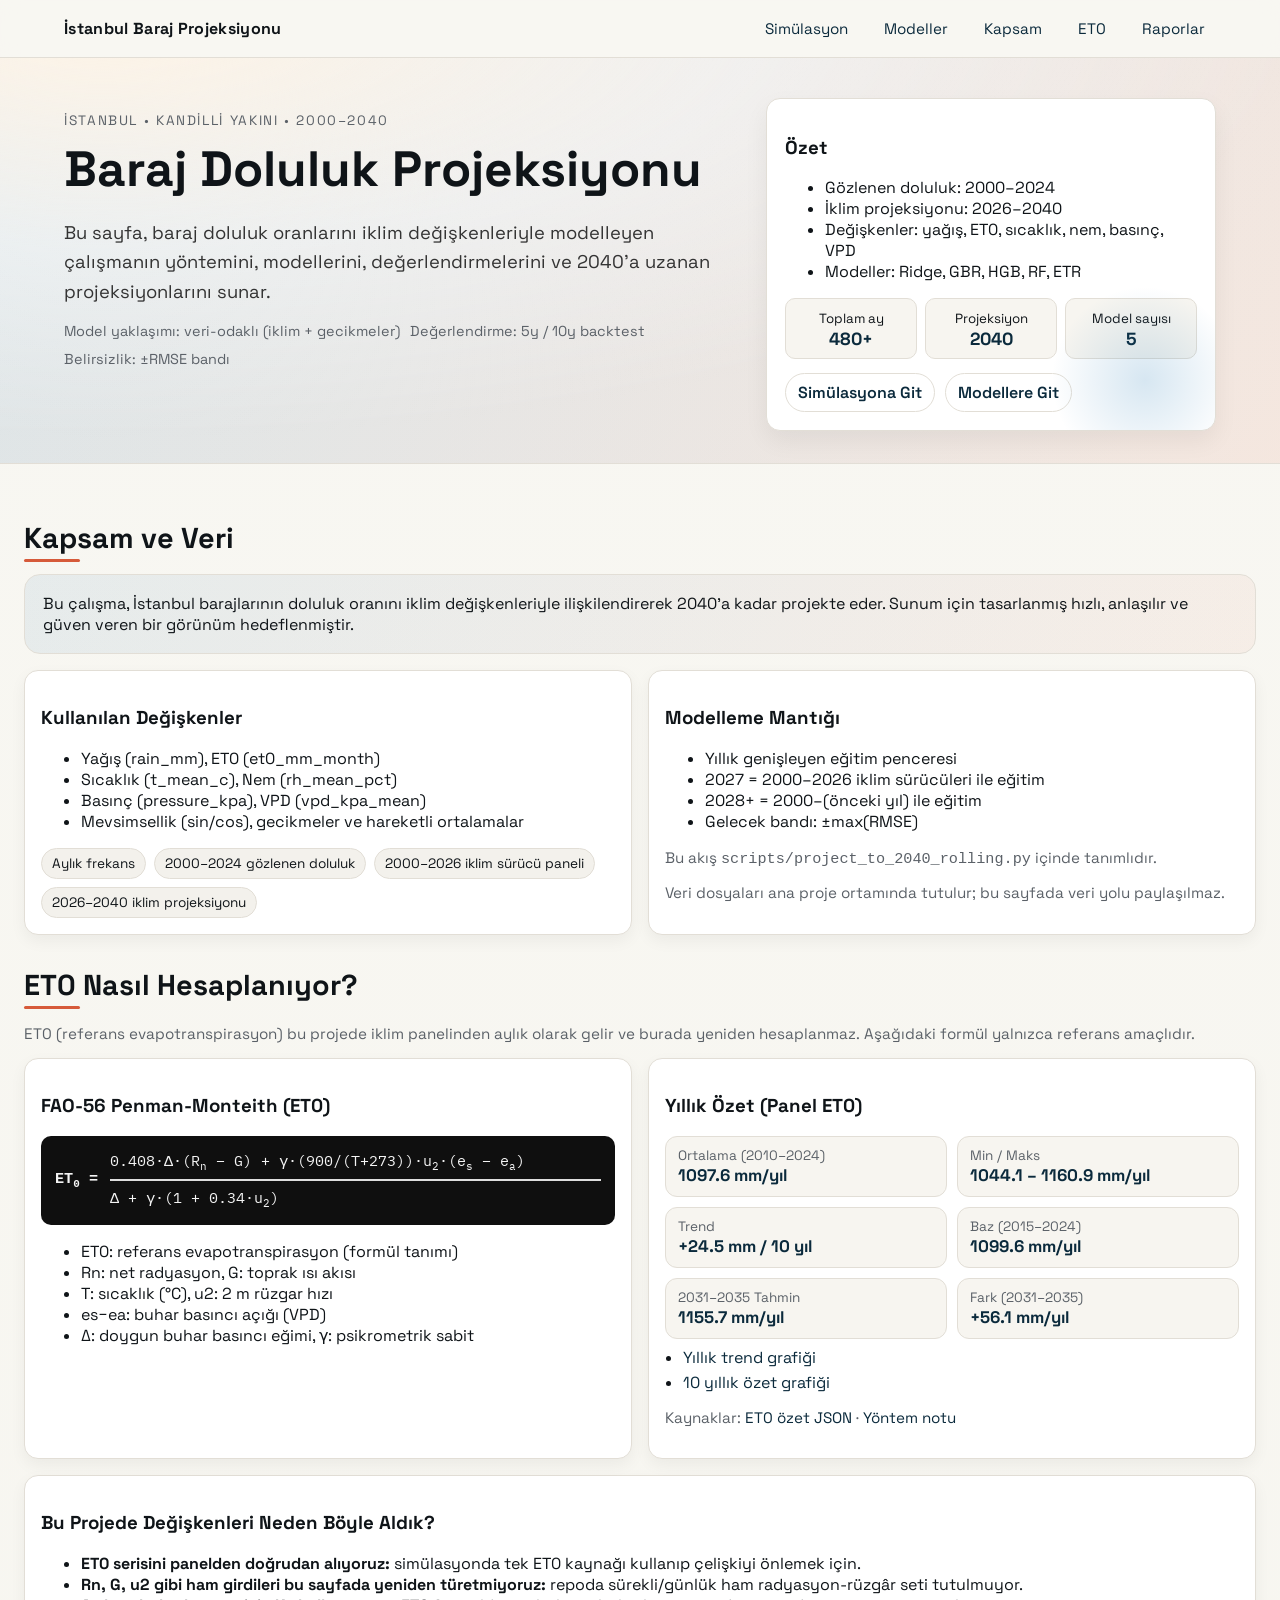
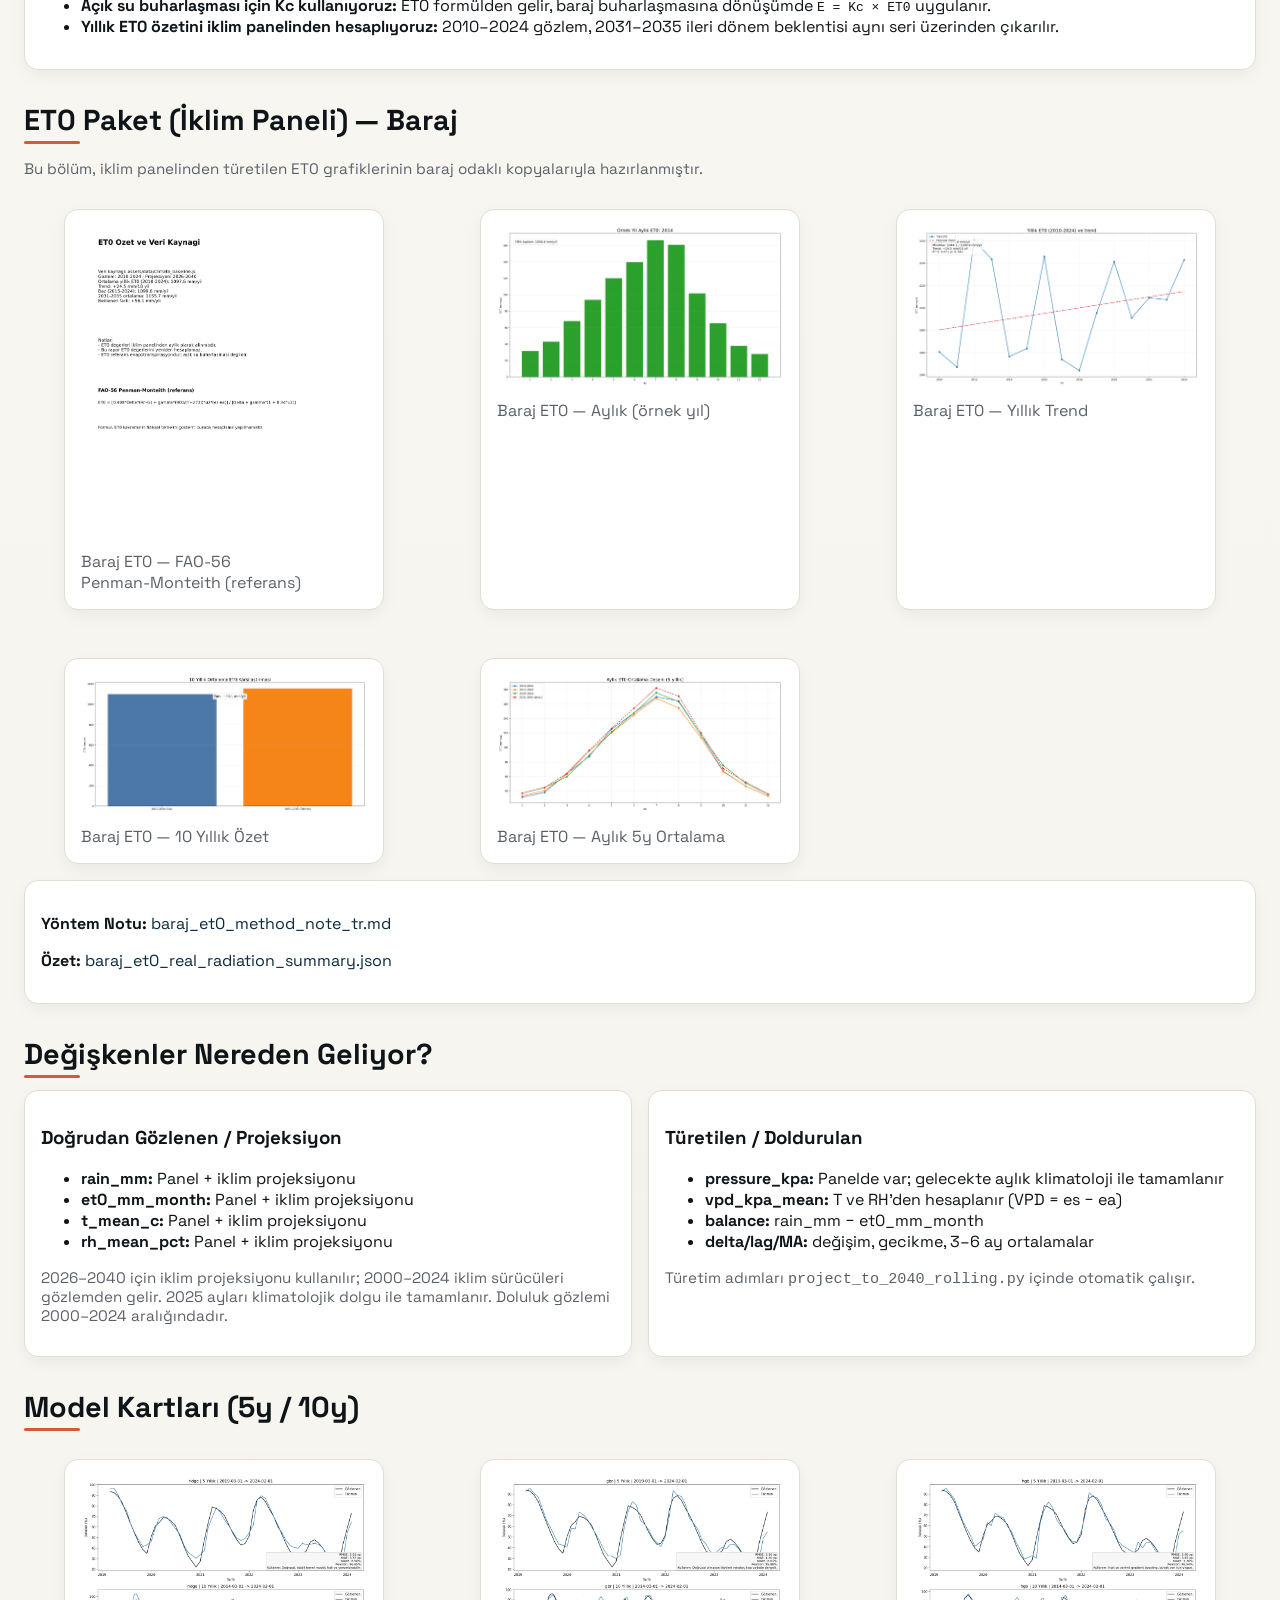
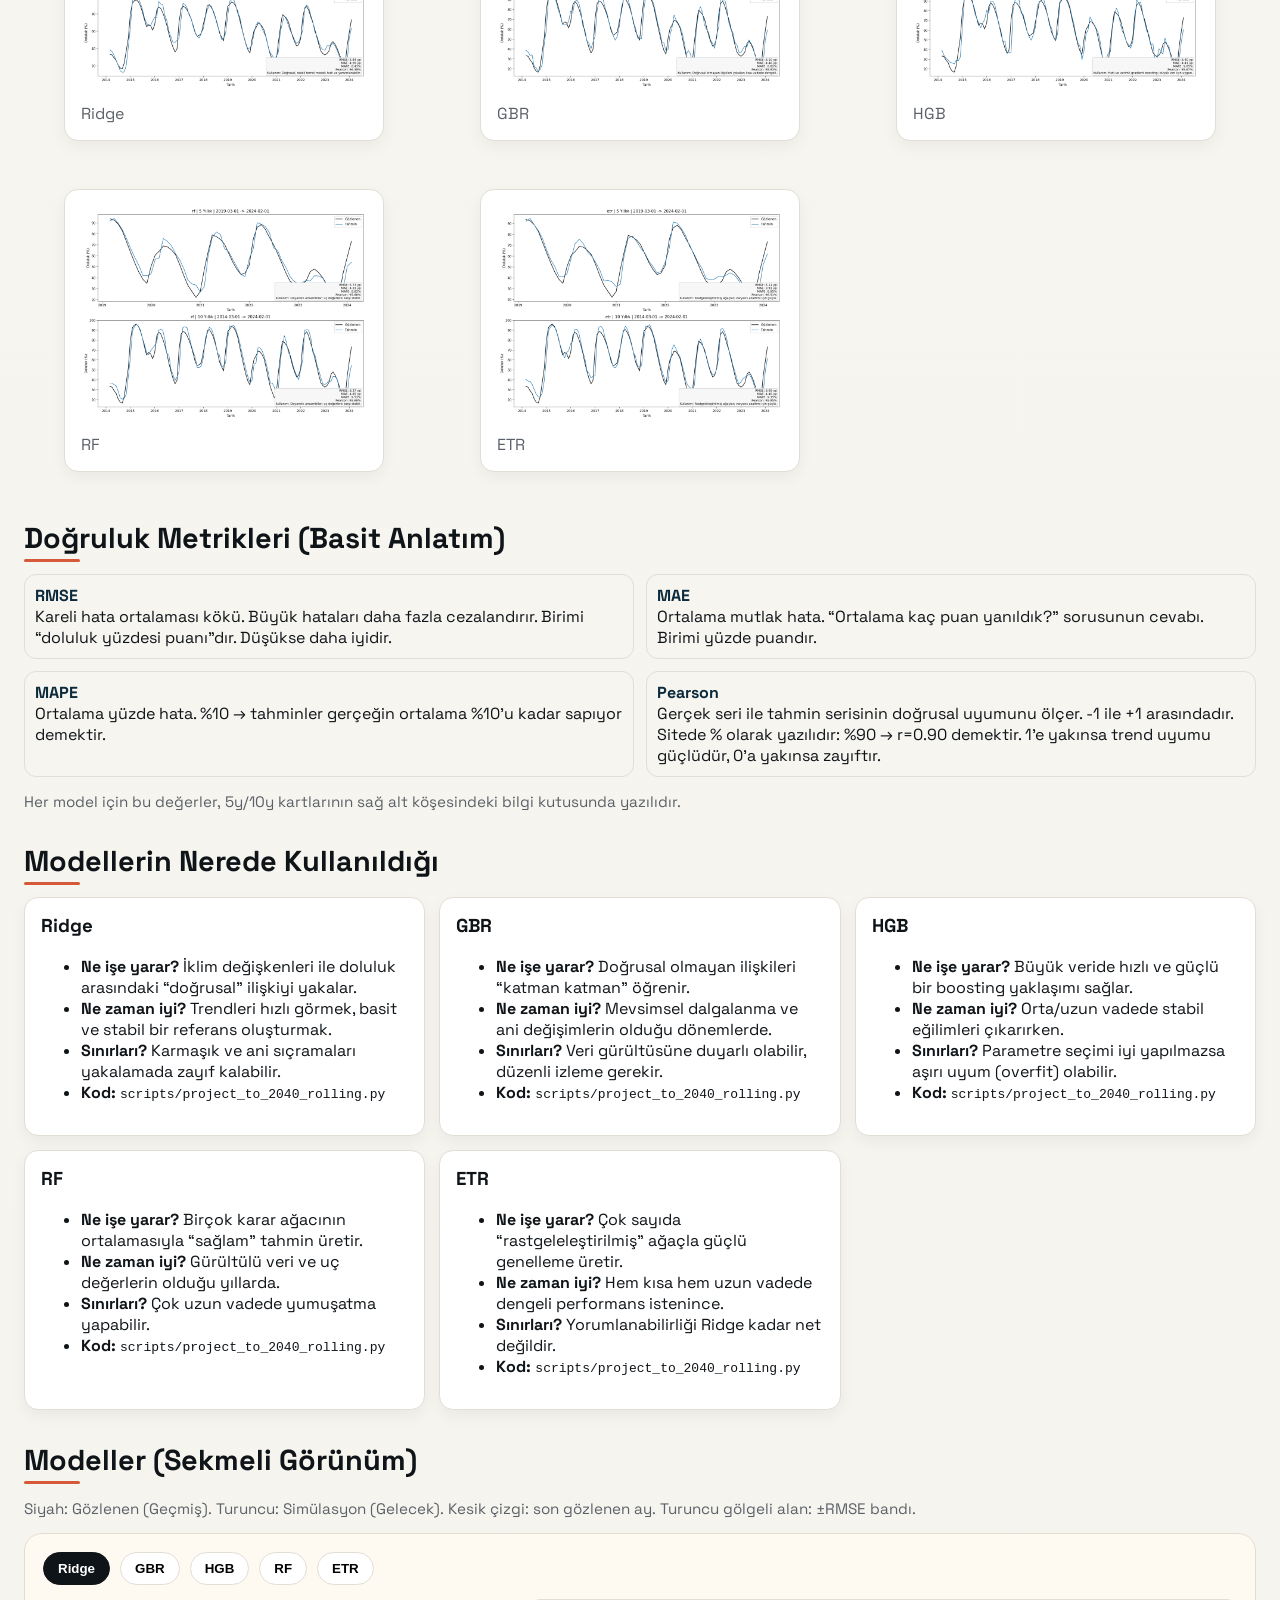
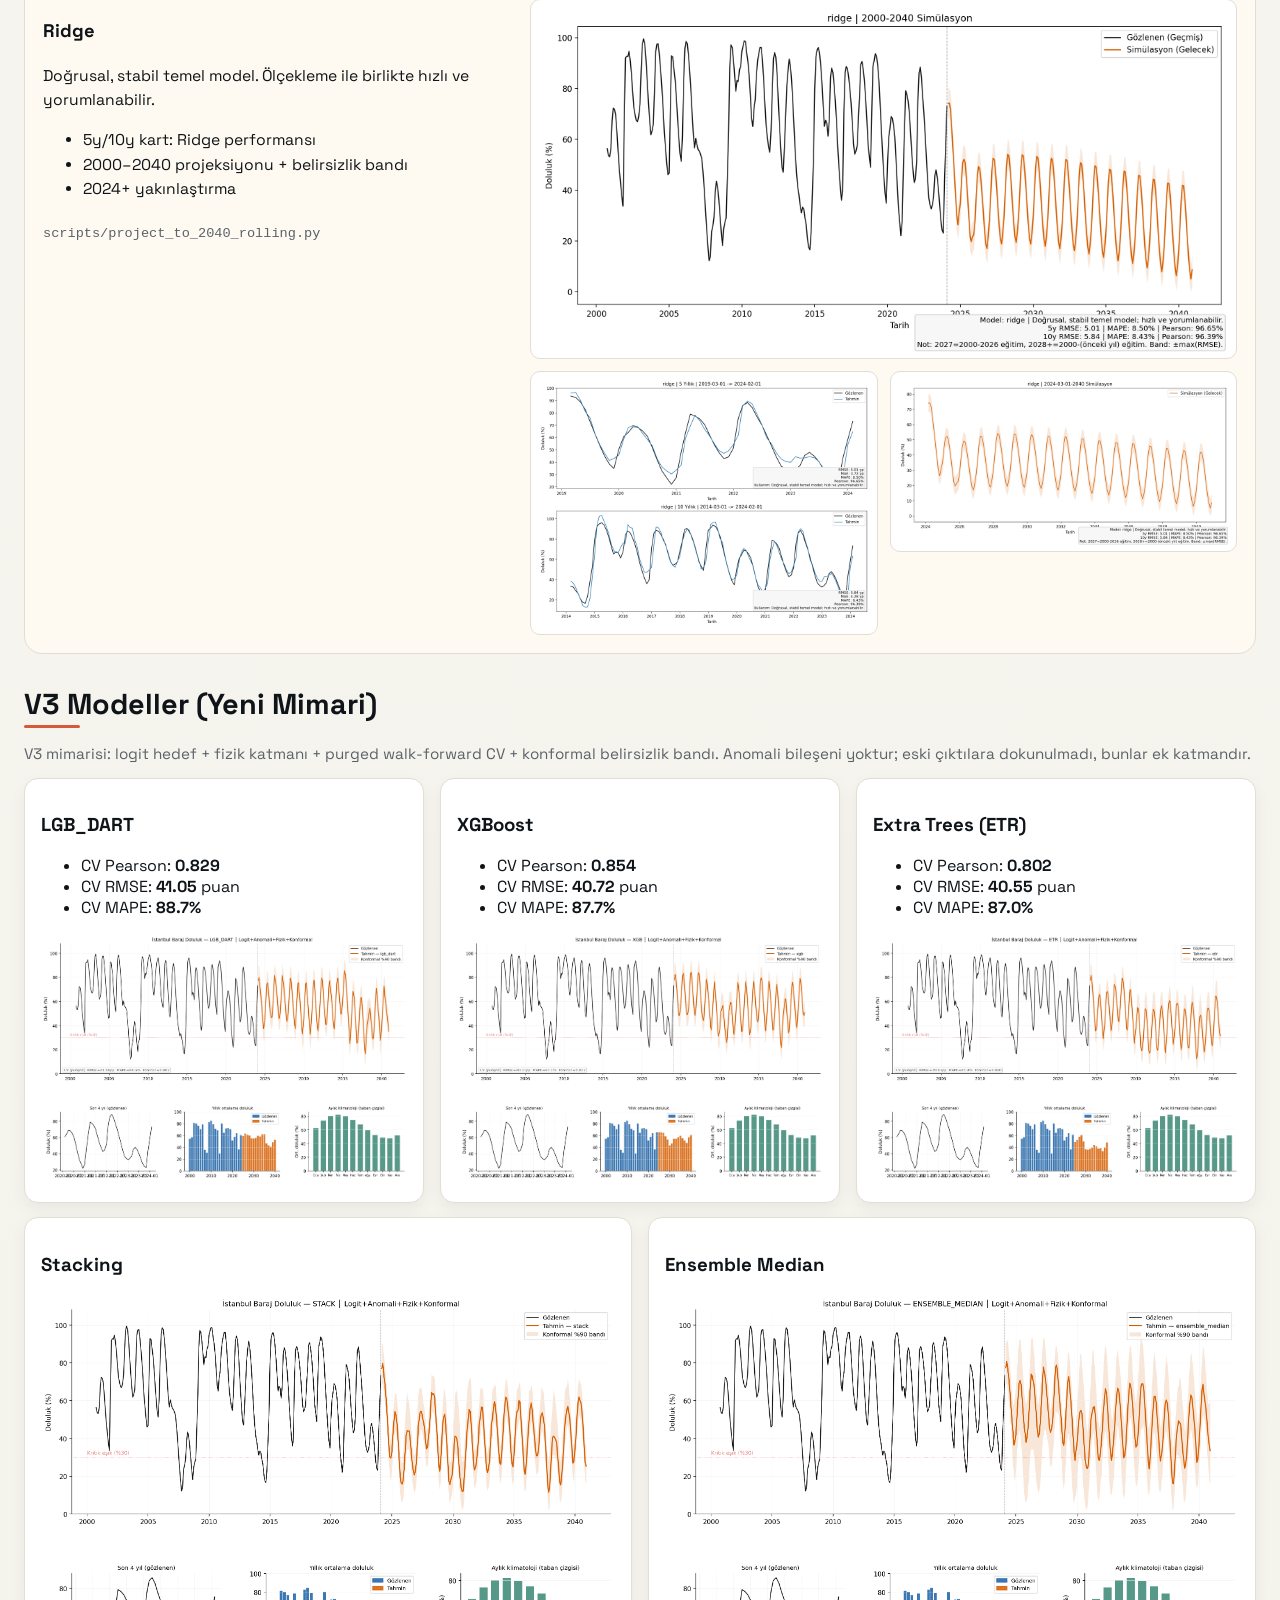
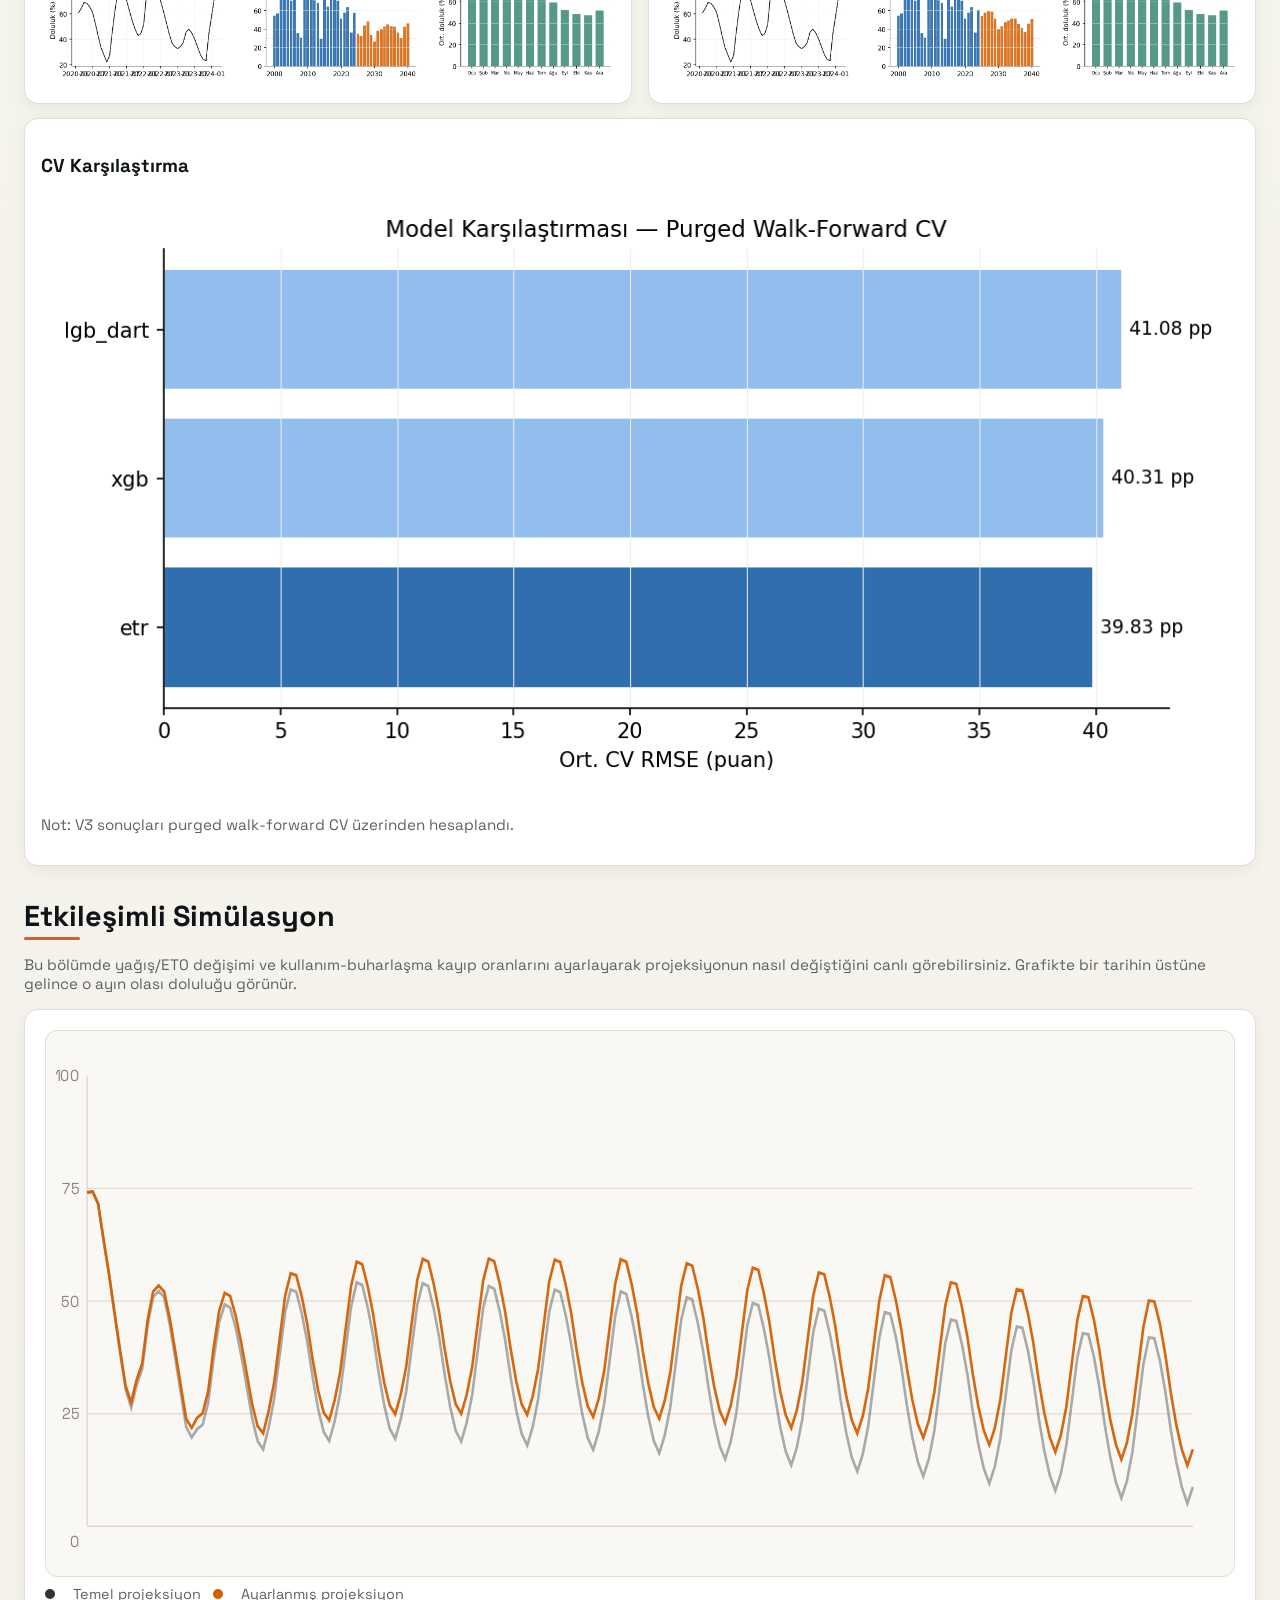
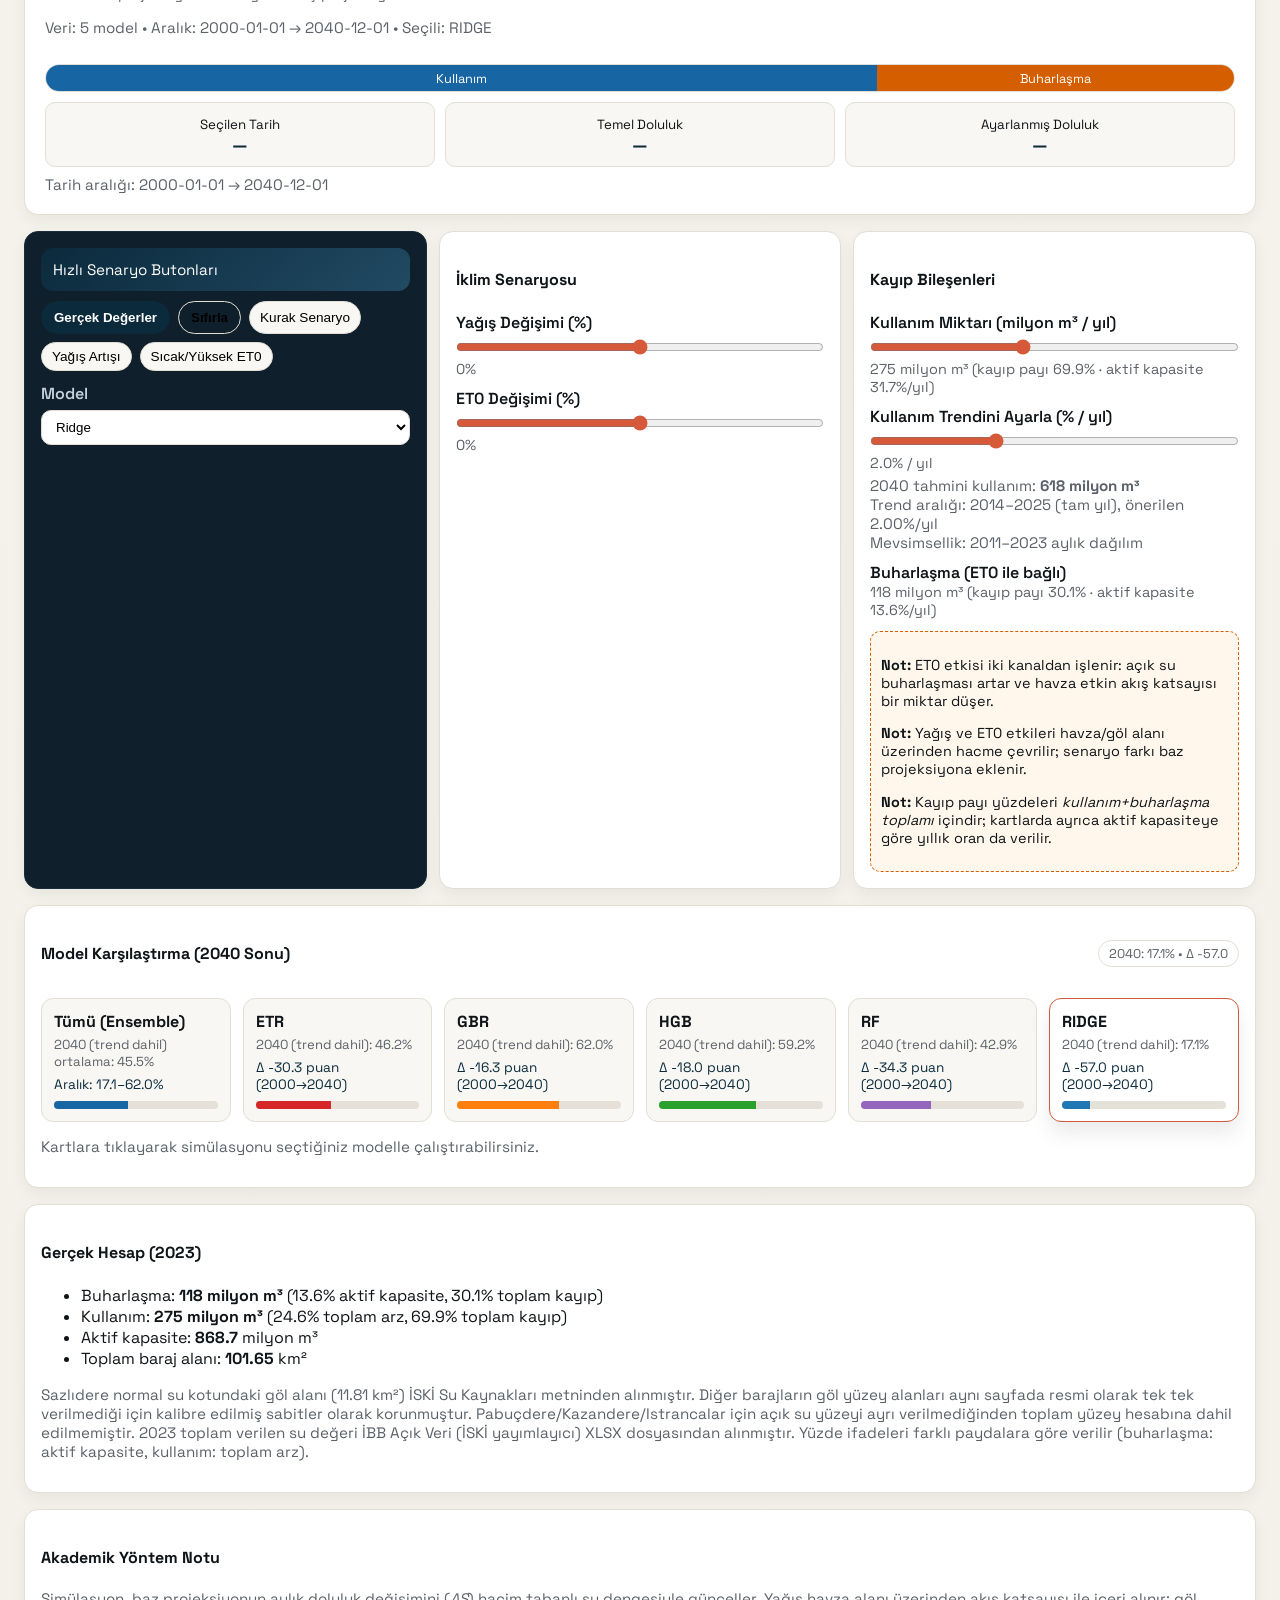
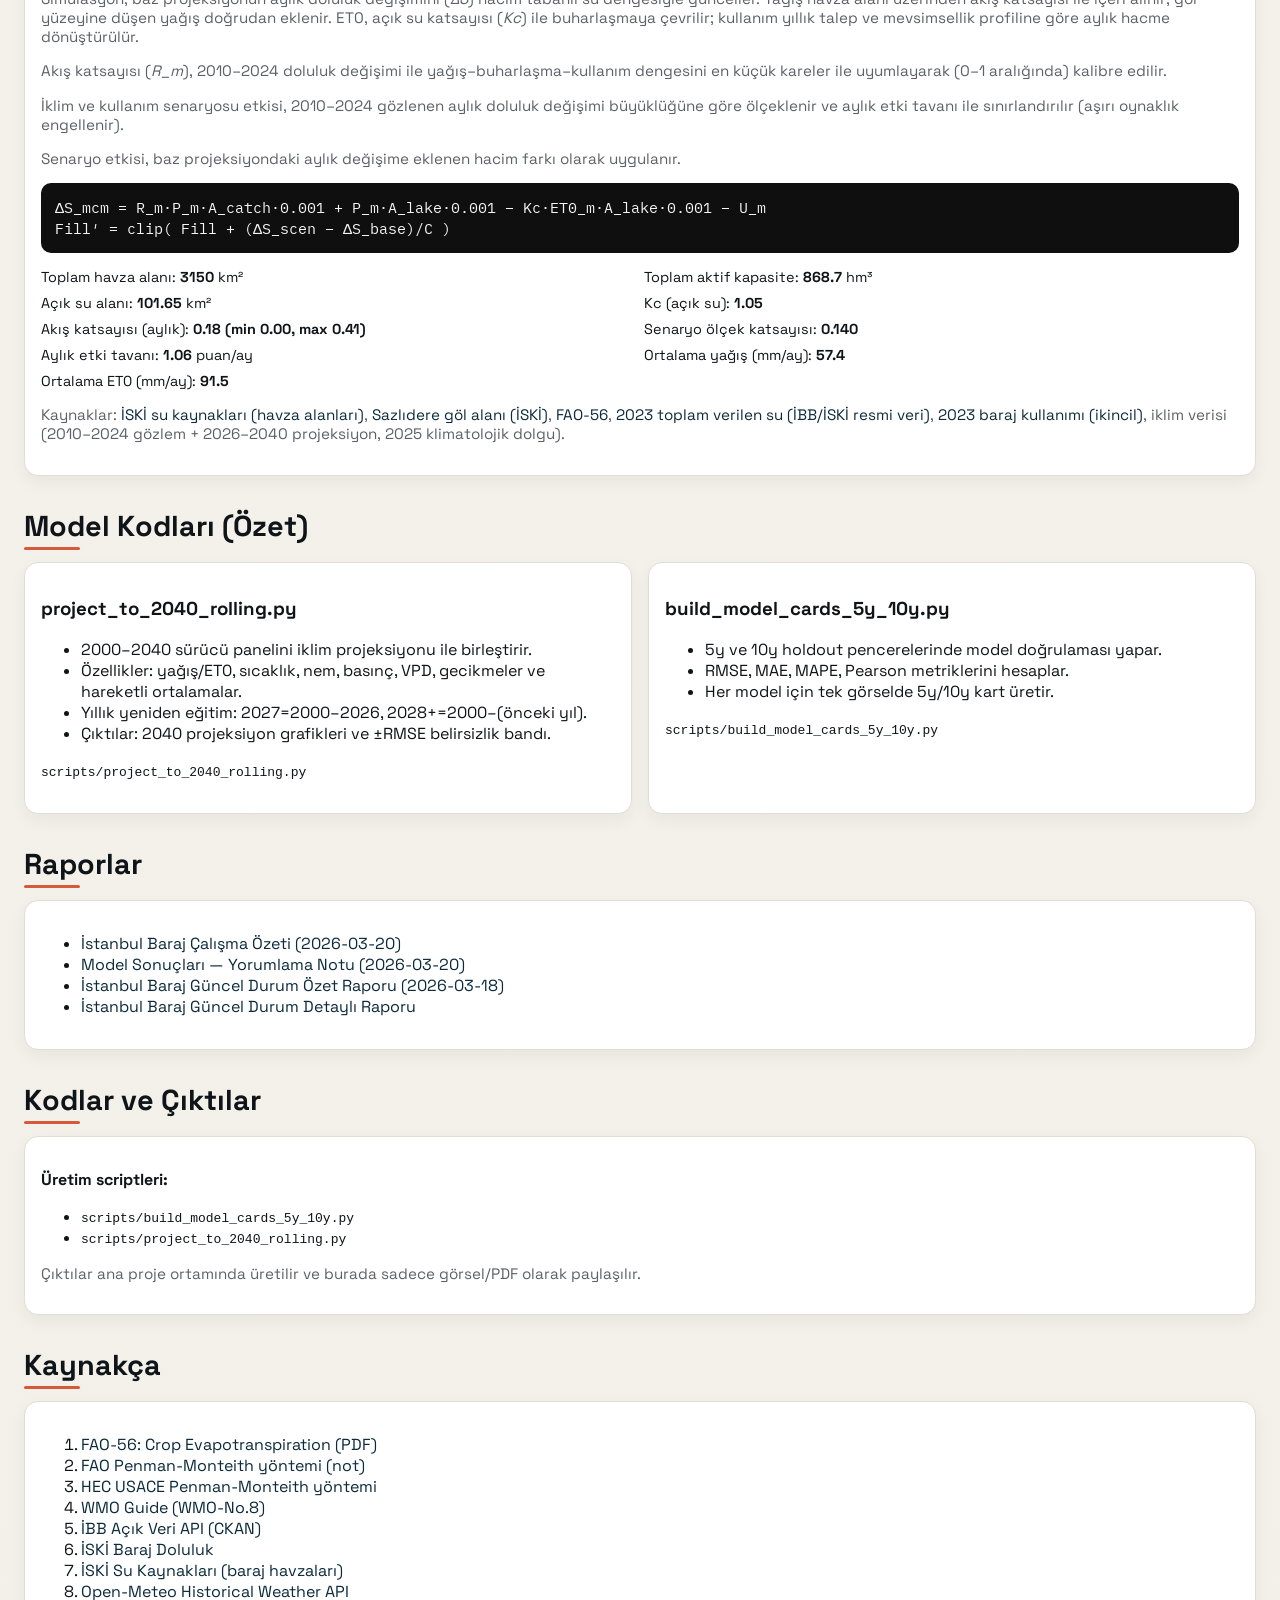
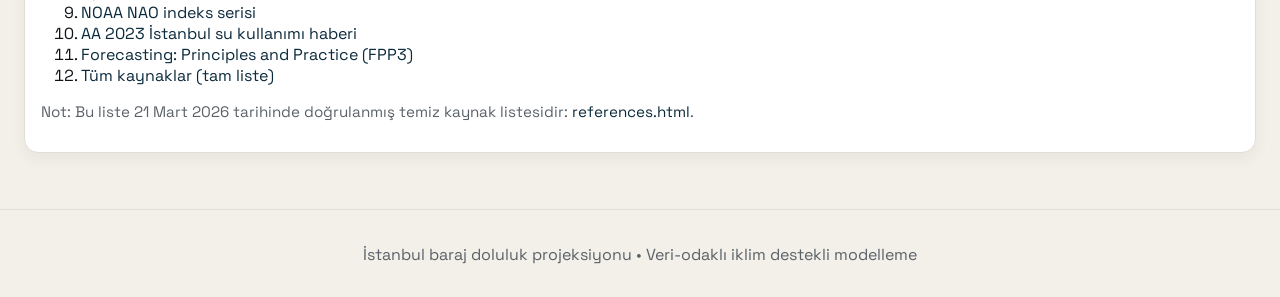
==== commit fc681969: "Fix mobile layout, set Ridge default, and sync simulation/ET0 updates" ====
--- a/baraj_web/index.html
+++ b/baraj_web/index.html
@@ -37,7 +37,7 @@
         <h3>Özet</h3>
         <ul>
           <li>Gözlenen doluluk: 2000–2024</li>
-          <li>İklim projeksiyonu: 2027–2040</li>
+          <li>İklim projeksiyonu: 2026–2040</li>
           <li>Değişkenler: yağış, ET0, sıcaklık, nem, basınç, VPD</li>
           <li>Modeller: Ridge, GBR, HGB, RF, ETR</li>
         </ul>
@@ -73,7 +73,7 @@
             <span class="chip">Aylık frekans</span>
             <span class="chip">2000–2024 gözlenen doluluk</span>
             <span class="chip">2000–2026 iklim sürücü paneli</span>
-            <span class="chip">2027–2040 iklim projeksiyonu</span>
+            <span class="chip">2026–2040 iklim projeksiyonu</span>
           </div>
         </div>
         <div class="card">
@@ -96,9 +96,14 @@
       <div class="grid two">
         <div class="card">
           <h3>FAO‑56 Penman‑Monteith (ET0)</h3>
-          <pre class="formula">
-ET0 = [0.408·Δ·(Rn − G) + γ·(900/(T+273))·u2·(es − ea)] / [Δ + γ·(1 + 0.34·u2)]
-          </pre>
+          <div class="formula formula-fraction" role="img" aria-label="FAO-56 Penman-Monteith ET0 denklemi">
+            <div class="eq-left">ET<sub>0</sub> =</div>
+            <div class="eq-right">
+              <div class="eq-num">0.408·Δ·(R<sub>n</sub> − G) + γ·(900/(T+273))·u<sub>2</sub>·(e<sub>s</sub> − e<sub>a</sub>)</div>
+              <div class="eq-bar"></div>
+              <div class="eq-den">Δ + γ·(1 + 0.34·u<sub>2</sub>)</div>
+            </div>
+          </div>
           <ul>
             <li>ET0: referans evapotranspirasyon (formül tanımı)</li>
             <li>Rn: net radyasyon, G: toprak ısı akısı</li>
@@ -112,35 +117,44 @@
           <div class="stat-grid">
             <div class="stat">
               <small>Ortalama (2010–2024)</small>
-              <strong>1097.6 mm/yıl</strong>
+              <strong id="et0-stat-mean">—</strong>
             </div>
             <div class="stat">
               <small>Min / Maks</small>
-              <strong>1044.1 – 1160.9 mm/yıl</strong>
+              <strong id="et0-stat-minmax">—</strong>
             </div>
             <div class="stat">
               <small>Trend</small>
-              <strong>+24.5 mm / 10 yıl</strong>
+              <strong id="et0-stat-trend">—</strong>
             </div>
             <div class="stat">
               <small>Baz (2015–2024)</small>
-              <strong>1099.6 mm/yıl</strong>
+              <strong id="et0-stat-baseline">—</strong>
             </div>
             <div class="stat">
               <small>2031–2035 Tahmin</small>
-              <strong>1155.7 mm/yıl</strong>
+              <strong id="et0-stat-forecast">—</strong>
             </div>
             <div class="stat">
               <small>Fark (2031–2035)</small>
-              <strong>+56.1 mm/yıl</strong>
+              <strong id="et0-stat-delta">—</strong>
             </div>
           </div>
           <ul class="link-list">
-            <li><a href="assets/et0/baraj_et0_yearly_trend_robust_explained.png?v=20260321-3" target="_blank" rel="noopener">Yıllık trend grafiği</a></li>
-            <li><a href="assets/et0/baraj_et0_10year_summary.png?v=20260321-3" target="_blank" rel="noopener">10 yıllık özet grafiği</a></li>
+            <li><a href="assets/et0/baraj_et0_yearly_trend_robust_explained.png?v=20260321-6" target="_blank" rel="noopener">Yıllık trend grafiği</a></li>
+            <li><a href="assets/et0/baraj_et0_10year_summary.png?v=20260321-6" target="_blank" rel="noopener">10 yıllık özet grafiği</a></li>
           </ul>
           <p class="note">Kaynaklar: <a href="assets/et0/reports/baraj_et0_real_radiation_summary.json" target="_blank" rel="noopener">ET0 özet JSON</a> · <a href="assets/et0/reports/baraj_et0_method_note_tr.md" target="_blank" rel="noopener">Yöntem notu</a></p>
         </div>
+      </div>
+      <div class="card" style="margin-top:16px;">
+        <h3>Bu Projede Değişkenleri Neden Böyle Aldık?</h3>
+        <ul>
+          <li><strong>ET0 serisini panelden doğrudan alıyoruz:</strong> simülasyonda tek ET0 kaynağı kullanıp çelişkiyi önlemek için.</li>
+          <li><strong>Rn, G, u2 gibi ham girdileri bu sayfada yeniden türetmiyoruz:</strong> repoda sürekli/günlük ham radyasyon-rüzgâr seti tutulmuyor.</li>
+          <li><strong>Açık su buharlaşması için Kc kullanıyoruz:</strong> ET0 formülden gelir, baraj buharlaşmasına dönüşümde <code>E = Kc × ET0</code> uygulanır.</li>
+          <li><strong>Yıllık ET0 özetini iklim panelinden hesaplıyoruz:</strong> 2010–2024 gözlem, 2031–2035 ileri dönem beklentisi aynı seri üzerinden çıkarılır.</li>
+        </ul>
       </div>
     </section>
 
@@ -149,32 +163,32 @@
       <p class="note">Bu bölüm, iklim panelinden türetilen ET0 grafiklerinin baraj odaklı kopyalarıyla hazırlanmıştır.</p>
       <div class="grid three">
         <figure class="card">
-          <a href="assets/et0/baraj_et0_formula_explained.png?v=20260321-3" target="_blank" rel="noopener">
-            <img src="assets/et0/baraj_et0_formula_explained.png?v=20260321-3" alt="ET0 formül açıklaması" />
+          <a href="assets/et0/baraj_et0_formula_explained.png?v=20260321-6" target="_blank" rel="noopener">
+            <img src="assets/et0/baraj_et0_formula_explained.png?v=20260321-6" alt="ET0 formül açıklaması" />
           </a>
           <figcaption>Baraj ET0 — FAO‑56 Penman‑Monteith (referans)</figcaption>
         </figure>
         <figure class="card">
-          <a href="assets/et0/baraj_et0_monthly_explained_2004.png?v=20260321-3" target="_blank" rel="noopener">
-            <img src="assets/et0/baraj_et0_monthly_explained_2004.png?v=20260321-3" alt="ET0 aylık açıklamalı örnek" />
+          <a href="assets/et0/baraj_et0_monthly_explained_2004.png?v=20260321-6" target="_blank" rel="noopener">
+            <img src="assets/et0/baraj_et0_monthly_explained_2004.png?v=20260321-6" alt="ET0 aylık açıklamalı örnek" />
           </a>
           <figcaption>Baraj ET0 — Aylık (örnek yıl)</figcaption>
         </figure>
         <figure class="card">
-          <a href="assets/et0/baraj_et0_yearly_trend_robust_explained.png?v=20260321-3" target="_blank" rel="noopener">
-            <img src="assets/et0/baraj_et0_yearly_trend_robust_explained.png?v=20260321-3" alt="ET0 yıllık trend" />
+          <a href="assets/et0/baraj_et0_yearly_trend_robust_explained.png?v=20260321-6" target="_blank" rel="noopener">
+            <img src="assets/et0/baraj_et0_yearly_trend_robust_explained.png?v=20260321-6" alt="ET0 yıllık trend" />
           </a>
           <figcaption>Baraj ET0 — Yıllık Trend</figcaption>
         </figure>
         <figure class="card">
-          <a href="assets/et0/baraj_et0_10year_summary.png?v=20260321-3" target="_blank" rel="noopener">
-            <img src="assets/et0/baraj_et0_10year_summary.png?v=20260321-3" alt="ET0 10 yıllık özet" />
+          <a href="assets/et0/baraj_et0_10year_summary.png?v=20260321-6" target="_blank" rel="noopener">
+            <img src="assets/et0/baraj_et0_10year_summary.png?v=20260321-6" alt="ET0 10 yıllık özet" />
           </a>
           <figcaption>Baraj ET0 — 10 Yıllık Özet</figcaption>
         </figure>
         <figure class="card">
-          <a href="assets/et0/baraj_et0_monthly_5y_mean.png?v=20260321-3" target="_blank" rel="noopener">
-            <img src="assets/et0/baraj_et0_monthly_5y_mean.png?v=20260321-3" alt="ET0 aylık 5y ortalama" />
+          <a href="assets/et0/baraj_et0_monthly_5y_mean.png?v=20260321-6" target="_blank" rel="noopener">
+            <img src="assets/et0/baraj_et0_monthly_5y_mean.png?v=20260321-6" alt="ET0 aylık 5y ortalama" />
           </a>
           <figcaption>Baraj ET0 — Aylık 5y Ortalama</figcaption>
         </figure>
@@ -196,7 +210,7 @@
             <li><strong>t_mean_c:</strong> Panel + iklim projeksiyonu</li>
             <li><strong>rh_mean_pct:</strong> Panel + iklim projeksiyonu</li>
           </ul>
-          <p class="note">2027–2040 için iklim projeksiyonu kullanılır; 2000–2026 iklim sürücüleri gözlemden gelir. Doluluk gözlemi 2000–2024 aralığındadır.</p>
+          <p class="note">2026–2040 için iklim projeksiyonu kullanılır; 2000–2024 iklim sürücüleri gözlemden gelir. 2025 ayları klimatolojik dolgu ile tamamlanır. Doluluk gözlemi 2000–2024 aralığındadır.</p>
         </div>
         <div class="card">
           <h3>Türetilen / Doldurulan</h3>
@@ -215,23 +229,23 @@
       <h2>Model Kartları (5y / 10y)</h2>
       <div class="grid three">
         <figure class="card">
-          <img class="zoomable" src="assets/img/ridge_5y_10y.png?v=20260321-3" alt="Ridge 5y/10y" />
+          <img class="zoomable" src="assets/img/ridge_5y_10y.png?v=20260321-6" alt="Ridge 5y/10y" />
           <figcaption>Ridge</figcaption>
         </figure>
         <figure class="card">
-          <img class="zoomable" src="assets/img/gbr_5y_10y.png?v=20260321-3" alt="GBR 5y/10y" />
+          <img class="zoomable" src="assets/img/gbr_5y_10y.png?v=20260321-6" alt="GBR 5y/10y" />
           <figcaption>GBR</figcaption>
         </figure>
         <figure class="card">
-          <img class="zoomable" src="assets/img/hgb_5y_10y.png?v=20260321-3" alt="HGB 5y/10y" />
+          <img class="zoomable" src="assets/img/hgb_5y_10y.png?v=20260321-6" alt="HGB 5y/10y" />
           <figcaption>HGB</figcaption>
         </figure>
         <figure class="card">
-          <img class="zoomable" src="assets/img/rf_5y_10y.png?v=20260321-3" alt="RF 5y/10y" />
+          <img class="zoomable" src="assets/img/rf_5y_10y.png?v=20260321-6" alt="RF 5y/10y" />
           <figcaption>RF</figcaption>
         </figure>
         <figure class="card">
-          <img class="zoomable" src="assets/img/etr_5y_10y.png?v=20260321-3" alt="ETR 5y/10y" />
+          <img class="zoomable" src="assets/img/etr_5y_10y.png?v=20260321-6" alt="ETR 5y/10y" />
           <figcaption>ETR</figcaption>
         </figure>
       </div>
@@ -337,10 +351,10 @@
               <p><code>scripts/project_to_2040_rolling.py</code></p>
             </div>
             <div class="panel-media">
-              <img class="media-wide zoomable" src="assets/img/ridge_projection_2000_2040.png?v=20260321-3" alt="Ridge 2000-2040" />
+              <img class="media-wide zoomable" src="assets/img/ridge_projection_2000_2040.png?v=20260321-6" alt="Ridge 2000-2040" />
               <div class="media-row">
-                <img class="media-small zoomable" src="assets/img/ridge_5y_10y.png?v=20260321-3" alt="Ridge 5y/10y" />
-                <img class="media-small zoomable" src="assets/img/ridge_projection_2024-03-01_2040.png?v=20260321-3" alt="Ridge 2024-2040" />
+                <img class="media-small zoomable" src="assets/img/ridge_5y_10y.png?v=20260321-6" alt="Ridge 5y/10y" />
+                <img class="media-small zoomable" src="assets/img/ridge_projection_2024-03-01_2040.png?v=20260321-6" alt="Ridge 2024-2040" />
               </div>
             </div>
           </div>
@@ -354,10 +368,10 @@
               <p><code>scripts/project_to_2040_rolling.py</code></p>
             </div>
             <div class="panel-media">
-              <img class="media-wide zoomable" src="assets/img/gbr_projection_2000_2040.png?v=20260321-3" alt="GBR 2000-2040" />
+              <img class="media-wide zoomable" src="assets/img/gbr_projection_2000_2040.png?v=20260321-6" alt="GBR 2000-2040" />
               <div class="media-row">
-                <img class="media-small zoomable" src="assets/img/gbr_5y_10y.png?v=20260321-3" alt="GBR 5y/10y" />
-                <img class="media-small zoomable" src="assets/img/gbr_projection_2024-03-01_2040.png?v=20260321-3" alt="GBR 2024-2040" />
+                <img class="media-small zoomable" src="assets/img/gbr_5y_10y.png?v=20260321-6" alt="GBR 5y/10y" />
+                <img class="media-small zoomable" src="assets/img/gbr_projection_2024-03-01_2040.png?v=20260321-6" alt="GBR 2024-2040" />
               </div>
             </div>
           </div>
@@ -371,10 +385,10 @@
               <p><code>scripts/project_to_2040_rolling.py</code></p>
             </div>
             <div class="panel-media">
-              <img class="media-wide zoomable" src="assets/img/hgb_projection_2000_2040.png?v=20260321-3" alt="HGB 2000-2040" />
+              <img class="media-wide zoomable" src="assets/img/hgb_projection_2000_2040.png?v=20260321-6" alt="HGB 2000-2040" />
               <div class="media-row">
-                <img class="media-small zoomable" src="assets/img/hgb_5y_10y.png?v=20260321-3" alt="HGB 5y/10y" />
-                <img class="media-small zoomable" src="assets/img/hgb_projection_2024-03-01_2040.png?v=20260321-3" alt="HGB 2024-2040" />
+                <img class="media-small zoomable" src="assets/img/hgb_5y_10y.png?v=20260321-6" alt="HGB 5y/10y" />
+                <img class="media-small zoomable" src="assets/img/hgb_projection_2024-03-01_2040.png?v=20260321-6" alt="HGB 2024-2040" />
               </div>
             </div>
           </div>
@@ -388,10 +402,10 @@
               <p><code>scripts/project_to_2040_rolling.py</code></p>
             </div>
             <div class="panel-media">
-              <img class="media-wide zoomable" src="assets/img/rf_projection_2000_2040.png?v=20260321-3" alt="RF 2000-2040" />
+              <img class="media-wide zoomable" src="assets/img/rf_projection_2000_2040.png?v=20260321-6" alt="RF 2000-2040" />
               <div class="media-row">
-                <img class="media-small zoomable" src="assets/img/rf_5y_10y.png?v=20260321-3" alt="RF 5y/10y" />
-                <img class="media-small zoomable" src="assets/img/rf_projection_2024-03-01_2040.png?v=20260321-3" alt="RF 2024-2040" />
+                <img class="media-small zoomable" src="assets/img/rf_5y_10y.png?v=20260321-6" alt="RF 5y/10y" />
+                <img class="media-small zoomable" src="assets/img/rf_projection_2024-03-01_2040.png?v=20260321-6" alt="RF 2024-2040" />
               </div>
             </div>
           </div>
@@ -405,10 +419,10 @@
               <p><code>scripts/project_to_2040_rolling.py</code></p>
             </div>
             <div class="panel-media">
-              <img class="media-wide zoomable" src="assets/img/etr_projection_2000_2040.png?v=20260321-3" alt="ETR 2000-2040" />
+              <img class="media-wide zoomable" src="assets/img/etr_projection_2000_2040.png?v=20260321-6" alt="ETR 2000-2040" />
               <div class="media-row">
-                <img class="media-small zoomable" src="assets/img/etr_5y_10y.png?v=20260321-3" alt="ETR 5y/10y" />
-                <img class="media-small zoomable" src="assets/img/etr_projection_2024-03-01_2040.png?v=20260321-3" alt="ETR 2024-2040" />
+                <img class="media-small zoomable" src="assets/img/etr_5y_10y.png?v=20260321-6" alt="ETR 5y/10y" />
+                <img class="media-small zoomable" src="assets/img/etr_projection_2024-03-01_2040.png?v=20260321-6" alt="ETR 2024-2040" />
               </div>
             </div>
           </div>
@@ -428,7 +442,7 @@
             <li>CV RMSE: <strong>41.05</strong> puan</li>
             <li>CV MAPE: <strong>88.7%</strong></li>
           </ul>
-          <img class="zoomable" src="assets/v3/lgb_dart_v3_projection.png?v=20260321-3" alt="LGB DART v3 projection"/>
+          <img class="zoomable" src="assets/v3/lgb_dart_v3_projection.png?v=20260321-6" alt="LGB DART v3 projection"/>
         </div>
         <div class="card">
           <h3>XGBoost</h3>
@@ -437,7 +451,7 @@
             <li>CV RMSE: <strong>40.72</strong> puan</li>
             <li>CV MAPE: <strong>87.7%</strong></li>
           </ul>
-          <img class="zoomable" src="assets/v3/xgb_v3_projection.png?v=20260321-3" alt="XGBoost v3 projection"/>
+          <img class="zoomable" src="assets/v3/xgb_v3_projection.png?v=20260321-6" alt="XGBoost v3 projection"/>
         </div>
         <div class="card">
           <h3>Extra Trees (ETR)</h3>
@@ -446,22 +460,22 @@
             <li>CV RMSE: <strong>40.55</strong> puan</li>
             <li>CV MAPE: <strong>87.0%</strong></li>
           </ul>
-          <img class="zoomable" src="assets/v3/etr_v3_projection.png?v=20260321-3" alt="ETR v3 projection"/>
+          <img class="zoomable" src="assets/v3/etr_v3_projection.png?v=20260321-6" alt="ETR v3 projection"/>
         </div>
       </div>
       <div class="grid two" style="margin-top:14px;">
         <div class="card">
           <h3>Stacking</h3>
-          <img class="zoomable" src="assets/v3/stack_v3_projection.png?v=20260321-3" alt="Stacking v3 projection"/>
+          <img class="zoomable" src="assets/v3/stack_v3_projection.png?v=20260321-6" alt="Stacking v3 projection"/>
         </div>
         <div class="card">
           <h3>Ensemble Median</h3>
-          <img class="zoomable" src="assets/v3/ensemble_median_v3_projection.png?v=20260321-3" alt="Ensemble median v3 projection"/>
+          <img class="zoomable" src="assets/v3/ensemble_median_v3_projection.png?v=20260321-6" alt="Ensemble median v3 projection"/>
         </div>
       </div>
       <div class="card" style="margin-top:14px;">
         <h3>CV Karşılaştırma</h3>
-        <img class="zoomable" src="assets/v3/model_comparison_cv.png?v=20260321-3" alt="V3 CV comparison"/>
+        <img class="zoomable" src="assets/v3/model_comparison_cv.png?v=20260321-6" alt="V3 CV comparison"/>
         <p class="note">Not: V3 sonuçları purged walk‑forward CV üzerinden hesaplandı.</p>
       </div>
     </section>
@@ -515,11 +529,11 @@
             <label style="margin-top:12px;">Model</label>
             <select id="sim-model">
               <option value="all">Tümü (Karşılaştır)</option>
-              <option value="ridge">Ridge</option>
+              <option value="ridge" selected>Ridge</option>
               <option value="gbr">GBR</option>
               <option value="hgb">HGB</option>
               <option value="rf">RF</option>
-              <option value="etr" selected>ETR</option>
+              <option value="etr">ETR</option>
             </select>
           </div>
 
@@ -551,8 +565,9 @@
             <div class="value" id="sim-evap-m3-val">—</div>
 
             <div class="assumptions">
-              <p><strong>Not:</strong> Buharlaşma etkisi doğrudan ET0 değişimine bağlandı. ET0 artarsa buharlaşma artar.</p>
+              <p><strong>Not:</strong> ET0 etkisi iki kanaldan işlenir: açık su buharlaşması artar ve havza etkin akış katsayısı bir miktar düşer.</p>
               <p><strong>Not:</strong> Yağış ve ET0 etkileri havza/göl alanı üzerinden hacme çevrilir; senaryo farkı baz projeksiyona eklenir.</p>
+              <p><strong>Not:</strong> Kayıp payı yüzdeleri <em>kullanım+buharlaşma toplamı</em> içindir; kartlarda ayrıca aktif kapasiteye göre yıllık oran da verilir.</p>
             </div>
           </div>
         </div>
@@ -569,8 +584,8 @@
         <div class="card">
           <h4>Gerçek Hesap (2023)</h4>
           <ul>
-            <li>Buharlaşma: <strong id="base-evap-m3">—</strong> (<span id="base-evap-cap">—</span> aktif kapasite)</li>
-            <li>Kullanım: <strong id="base-use-m3">—</strong> (<span id="base-use-total">—</span> toplam arz)</li>
+            <li>Buharlaşma: <strong id="base-evap-m3">—</strong> (<span id="base-evap-cap">—</span> aktif kapasite, <span id="base-evap-loss">—</span> toplam kayıp)</li>
+            <li>Kullanım: <strong id="base-use-m3">—</strong> (<span id="base-use-total">—</span> toplam arz, <span id="base-use-loss">—</span> toplam kayıp)</li>
             <li>Aktif kapasite: <strong id="base-capacity">—</strong> milyon m³</li>
             <li>Toplam baraj alanı: <strong id="base-area">—</strong> km²</li>
           </ul>
@@ -667,7 +682,7 @@
           <li><a href="https://otexts.com/fpp3/" target="_blank" rel="noopener">Forecasting: Principles and Practice (FPP3)</a></li>
           <li><a href="references.html">Tüm kaynaklar (tam liste)</a></li>
         </ol>
-        <p class="note">Not: Tüm dış bağlantılar otomatik liste olarak <a href="references.html">references.html</a> içinde bulunur.</p>
+        <p class="note">Not: Bu liste 21 Mart 2026 tarihinde doğrulanmış temiz kaynak listesidir: <a href="references.html">references.html</a>.</p>
       </div>
     </section>
   </main>
@@ -680,13 +695,13 @@
     <img id="lightbox-img" alt="Görsel" />
   </div>
 
-  <script src="assets/data/projection_all_models.js"></script>
-  <script src="assets/data/evap_usage_baseline.js"></script>
-  <script src="assets/data/reservoir_reference.js"></script>
-  <script src="assets/data/sim_coeffs.js"></script>
-  <script src="assets/data/usage_trend_stats.js"></script>
-  <script src="assets/data/usage_monthly_profile.js"></script>
-  <script src="assets/data/climate_baseline.js"></script>
+  <script src="assets/data/projection_all_models.js?v=20260321-6"></script>
+  <script src="assets/data/evap_usage_baseline.js?v=20260321-6"></script>
+  <script src="assets/data/reservoir_reference.js?v=20260321-6"></script>
+  <script src="assets/data/sim_coeffs.js?v=20260321-6"></script>
+  <script src="assets/data/usage_trend_stats.js?v=20260321-6"></script>
+  <script src="assets/data/usage_monthly_profile.js?v=20260321-6"></script>
+  <script src="assets/data/climate_baseline.js?v=20260321-6"></script>
 
   <script>
     const tabs = document.querySelectorAll('[data-tabs] .tab');
@@ -781,6 +796,72 @@
         climate_water_balance_mm: climateClim[m].precip - climateClim[m].et0,
         scenario: 'climatology'
       };
+    }
+
+    function computeEt0YearlySummary() {
+      const yearly = new Map();
+      Object.entries(climateBaseline || {}).forEach(([dateStr, row]) => {
+        if (!row || row.et0_mm_month === undefined || row.et0_mm_month === null) return;
+        const d = new Date(dateStr);
+        if (Number.isNaN(d.getTime())) return;
+        const y = d.getFullYear();
+        yearly.set(y, (yearly.get(y) || 0) + Number(row.et0_mm_month));
+      });
+      const years = Array.from(yearly.keys()).sort((a, b) => a - b);
+      if (!years.length) return null;
+
+      const histYears = years.filter(y => y >= 2010 && y <= 2024);
+      const histVals = histYears.map(y => yearly.get(y)).filter(v => Number.isFinite(v));
+      if (!histVals.length) return null;
+
+      const mean = (arr) => (arr.length ? arr.reduce((a, b) => a + b, 0) / arr.length : null);
+      const minVal = Math.min(...histVals);
+      const maxVal = Math.max(...histVals);
+
+      let trendPerDecade = null;
+      if (histYears.length >= 2) {
+        const xMean = mean(histYears);
+        const yMean = mean(histVals);
+        const num = histYears.reduce((acc, y, i) => acc + ((y - xMean) * (histVals[i] - yMean)), 0);
+        const den = histYears.reduce((acc, y) => acc + ((y - xMean) ** 2), 0);
+        const slopePerYear = den ? (num / den) : 0;
+        trendPerDecade = slopePerYear * 10;
+      }
+
+      const baselineYears = years.filter(y => y >= 2015 && y <= 2024);
+      const baselineVals = baselineYears.map(y => yearly.get(y)).filter(v => Number.isFinite(v));
+      const baselineMean = mean(baselineVals);
+
+      const forecastYears = years.filter(y => y >= 2031 && y <= 2035);
+      const forecastVals = forecastYears.map(y => yearly.get(y)).filter(v => Number.isFinite(v));
+      const forecastMean = mean(forecastVals);
+
+      return {
+        meanHist: mean(histVals),
+        minHist: minVal,
+        maxHist: maxVal,
+        trendPerDecade,
+        baselineMean,
+        forecastMean,
+        deltaForecastVsBaseline: (forecastMean !== null && baselineMean !== null) ? (forecastMean - baselineMean) : null
+      };
+    }
+
+    function renderEt0YearlySummary() {
+      const s = computeEt0YearlySummary();
+      if (!s) return;
+      const setText = (id, text) => {
+        const el = document.getElementById(id);
+        if (el) el.textContent = text;
+      };
+      const fmt = (v) => Number.isFinite(v) ? `${v.toFixed(1)} mm/yıl` : '—';
+      const fmtSigned = (v) => Number.isFinite(v) ? `${v >= 0 ? '+' : ''}${v.toFixed(1)} mm/yıl` : '—';
+      setText('et0-stat-mean', fmt(s.meanHist));
+      setText('et0-stat-minmax', (Number.isFinite(s.minHist) && Number.isFinite(s.maxHist)) ? `${s.minHist.toFixed(1)} – ${s.maxHist.toFixed(1)} mm/yıl` : '—');
+      setText('et0-stat-trend', Number.isFinite(s.trendPerDecade) ? `${s.trendPerDecade >= 0 ? '+' : ''}${s.trendPerDecade.toFixed(1)} mm / 10 yıl` : '—');
+      setText('et0-stat-baseline', fmt(s.baselineMean));
+      setText('et0-stat-forecast', fmt(s.forecastMean));
+      setText('et0-stat-delta', fmtSigned(s.deltaForecastVsBaseline));
     }
 
     function computeRunoffCalibration(series, usageProfile, baseUseMonthlyMcm, lakeAreaKm2, catchmentKm2, kc, capacityMcm) {
@@ -984,6 +1065,28 @@
       return fallback;
     }
 
+    function getScenarioAdjScale(monthIdx = 0) {
+      const coeff = window.SIM_COEFFS || {};
+      const lakeAreaKm2 = baseline && baseline.area_km2_total ? baseline.area_km2_total : 99.69;
+      const catchmentKm2 = reservoirRef && reservoirRef.total_catchment_km2 ? reservoirRef.total_catchment_km2 : 3150.0;
+      const capacityMcm = reservoirRef && reservoirRef.total_active_capacity_mcm ? reservoirRef.total_active_capacity_mcm : 868.683;
+      const runoffFallback = coeff.runoff_coeff ?? 0.35;
+      const runoffCoeff = getRunoffCoeff(monthIdx, runoffFallback);
+      const rawRainPpPerMm = capacityMcm
+        ? (((runoffCoeff * catchmentKm2) + lakeAreaKm2) * 0.001 / capacityMcm) * 100
+        : null;
+
+      let adjScale = coeff.adjustment_cap_scale ?? 0.1;
+      if (Number.isFinite(coeff.k_global) && Number.isFinite(rawRainPpPerMm) && rawRainPpPerMm > 0) {
+        // k_global maps mm-balance to fill change; 0.6 is effective routing/operation damping.
+        const kScale = (coeff.k_global / rawRainPpPerMm) * 0.6;
+        if (Number.isFinite(kScale) && kScale > 0) {
+          adjScale = kScale;
+        }
+      }
+      return clamp(adjScale, 0.05, 0.14);
+    }
+
     const MODEL_COLORS = {
       ridge: '#1f77b4',
       gbr: '#ff7f0e',
@@ -992,14 +1095,14 @@
       etr: '#d62728'
     };
 
-    function getSeries(model, rain, et0, useM3, evapM3, useGrowth) {
+    function getSeries(model, rain, et0, useM3, useGrowth) {
       const coeff = window.SIM_COEFFS || {};
       const base = (modelData[model] || []).filter(d => d.date >= '2024-03-01');
       const usageProfile = (window.USAGE_PROFILE && window.USAGE_PROFILE.profile) ? window.USAGE_PROFILE.profile : null;
       const startDate = base[0] ? new Date(base[0].date) : null;
       const lakeAreaKm2 = baseline && baseline.area_km2_total ? baseline.area_km2_total : 99.69;
       const kc = baseline && baseline.kc_open_water ? baseline.kc_open_water : 1.05;
-      const catchmentKm2 = reservoirRef && reservoirRef.total_catchment_km2 ? reservoirRef.total_catchment_km2 : 2688;
+      const catchmentKm2 = reservoirRef && reservoirRef.total_catchment_km2 ? reservoirRef.total_catchment_km2 : 3150.0;
       const capacityMcm = reservoirRef && reservoirRef.total_active_capacity_mcm ? reservoirRef.total_active_capacity_mcm : 868.683;
       const runoffFallback = coeff.runoff_coeff ?? 0.35;
       const baseUseMonthlyMcm = ((baseline ? baseline.usage_baraj_m3 : 275104161) / 1e6) / 12.0;
@@ -1030,8 +1133,10 @@
         const et0Scen = et0Base * (1 + et0 / 100);
 
         const runoffCoeff = getRunoffCoeff(m, runoffFallback);
+        const et0RunoffBeta = coeff.et0_runoff_beta ?? 0.30;
+        const runoffScen = clamp(runoffCoeff * (1 - et0RunoffBeta * (et0 / 100)), 0.2, 1.5);
         const inflowBase = runoffCoeff * precipBase * catchmentKm2 * 0.001;
-        const inflowScen = runoffCoeff * precipScen * catchmentKm2 * 0.001;
+        const inflowScen = runoffScen * precipScen * catchmentKm2 * 0.001;
         const lakeRainBase = precipBase * lakeAreaKm2 * 0.001;
         const lakeRainScen = precipScen * lakeAreaKm2 * 0.001;
         const evapBase = et0Base * kc * lakeAreaKm2 * 0.001;
@@ -1040,12 +1145,16 @@
         const deltaMcm = (inflowScen + lakeRainScen - evapScen - useMonthlyMcm)
           - (inflowBase + lakeRainBase - evapBase - baseUseMonthlySeasonal);
         const deltaPct = capacityMcm ? (deltaMcm / capacityMcm) * 100 : 0;
-        const adjScale = coeff.adjustment_cap_scale ?? 1;
-        const capPp = coeff.scenario_delta_cap_pp ?? 0.16;
+        const adjScale = getScenarioAdjScale(m);
+        const capPp = coeff.scenario_delta_cap_pp ?? 1.0;
         const dampingFloor = coeff.scenario_damping_floor ?? 0.25;
+        const offsetCapPp = coeff.scenario_offset_cap_pp ?? 20.0;
+        const offsetFloor = coeff.scenario_offset_damping_floor ?? 0.15;
         const headroom = clamp(Math.min(prevAdj, 100 - prevAdj) / 50, 0, 1);
         const dynamicDamping = dampingFloor + (1 - dampingFloor) * headroom;
-        const deltaAdjRaw = deltaPct * adjScale * dynamicDamping;
+        const offsetFromBase = prevAdj - curFill;
+        const offsetDamping = clamp(1 - Math.abs(offsetFromBase) / offsetCapPp, offsetFloor, 1);
+        const deltaAdjRaw = deltaPct * adjScale * dynamicDamping * offsetDamping;
         const deltaAdj = clamp(deltaAdjRaw, -capPp, capPp);
 
         const next = clamp(prevAdj + baseDelta + deltaAdj, 0, 100);
@@ -1063,20 +1172,25 @@
       const useGrowth = parseFloat(document.getElementById('sim-use-growth').value) / 100;
       const lakeAreaKm2 = baseline && baseline.area_km2_total ? baseline.area_km2_total : 99.69;
       const kc = baseline && baseline.kc_open_water ? baseline.kc_open_water : 1.05;
-      const meanEt0 = climateClim && climateClim.length
-        ? (climateClim.reduce((sum, row) => sum + row.et0, 0) / climateClim.length)
-        : ((window.SIM_COEFFS && window.SIM_COEFFS.mean_et0) ? window.SIM_COEFFS.mean_et0 : 0);
-      const evapM3 = Math.max(1, meanEt0 * (1 + et0 / 100) * kc * lakeAreaKm2 * 0.001 * 12);
+      const capacityMcm = reservoirRef && reservoirRef.total_active_capacity_mcm ? reservoirRef.total_active_capacity_mcm : 868.683;
+      const coeffData = window.SIM_COEFFS || {};
+      const fallbackEvapBaseM3 = (coeffData.mean_et0 || 0) * kc * lakeAreaKm2 * 0.001 * 12;
+      const baseEvapM3 = (baseline && Number.isFinite(baseline.evap_total_m3))
+        ? (baseline.evap_total_m3 / 1e6)
+        : fallbackEvapBaseM3;
+      const evapM3 = Math.max(1, baseEvapM3 * (1 + et0 / 100));
       const totalM3 = Math.max(1, useM3 + evapM3);
       const use = useM3 / totalM3;
       const evap = evapM3 / totalM3;
+      const useCapPct = capacityMcm ? (useM3 / capacityMcm) * 100 : null;
+      const evapCapPct = capacityMcm ? (evapM3 / capacityMcm) * 100 : null;
       // use & evap already normalized by totalM3
 
       document.getElementById('sim-rain-val').textContent = `${rain}%`;
       document.getElementById('sim-et0-val').textContent = `${et0}%`;
-      document.getElementById('sim-use-m3-val').textContent = `${Math.round(useM3)} milyon m³ (${Math.round(use*100)}%)`;
+      document.getElementById('sim-use-m3-val').textContent = `${Math.round(useM3)} milyon m³ (kayıp payı ${(use * 100).toFixed(1)}% · aktif kapasite ${useCapPct !== null ? useCapPct.toFixed(1) : '—'}%/yıl)`;
       document.getElementById('sim-use-growth-val').textContent = `${(useGrowth*100).toFixed(1)}% / yıl`;
-      document.getElementById('sim-evap-m3-val').textContent = `${Math.round(evapM3)} milyon m³ (${Math.round(evap*100)}%)`;
+      document.getElementById('sim-evap-m3-val').textContent = `${Math.round(evapM3)} milyon m³ (kayıp payı ${(evap * 100).toFixed(1)}% · aktif kapasite ${evapCapPct !== null ? evapCapPct.toFixed(1) : '—'}%/yıl)`;
 
       const allModels = Object.keys(modelData || {});
       const rawModels = model === 'all' ? allModels : [model];
@@ -1106,7 +1220,7 @@
       const baseSeries = {};
       const adjSeries = {};
       models.forEach(m => {
-        const { base, adjusted } = getSeries(m, rain, et0, useM3, evapM3, useGrowth);
+        const { base, adjusted } = getSeries(m, rain, et0, useM3, useGrowth);
         baseSeries[m] = base;
         adjSeries[m] = adjusted;
       });
@@ -1117,7 +1231,7 @@
           summaryAdjSeries[m] = adjSeries[m];
           return;
         }
-        const { adjusted } = getSeries(m, rain, et0, useM3, evapM3, useGrowth);
+        const { adjusted } = getSeries(m, rain, et0, useM3, useGrowth);
         summaryAdjSeries[m] = adjusted;
       });
 
@@ -1277,6 +1391,7 @@
       reservoirRef = window.RESERVOIR_REFERENCE || null;
       climateBaseline = window.CLIMATE_BASELINE || {};
       climateClim = buildClimateClimatology();
+      renderEt0YearlySummary();
       const coeff = window.SIM_COEFFS || {};
       const usageTrend = window.USAGE_TREND || null;
       const usageProfile = window.USAGE_PROFILE || null;
@@ -1339,30 +1454,44 @@
         runoffEl.textContent = text;
       }
       if (adjScaleEl) {
-        const scale = coeff.adjustment_cap_scale ?? 1;
+        const scale = getScenarioAdjScale(0);
         adjScaleEl.textContent = Number(scale).toFixed(3);
       }
       if (deltaCapEl) {
-        const capPp = coeff.scenario_delta_cap_pp ?? 0.16;
+        const capPp = coeff.scenario_delta_cap_pp ?? 1.0;
         deltaCapEl.textContent = Number(capPp).toFixed(2);
       }
       if (meanRainEl && climateClim && climateClim.length) {
-        const meanRain = climateClim.reduce((sum, row) => sum + row.precip, 0) / climateClim.length;
+        const meanRain = Number.isFinite(coeff.mean_rain)
+          ? coeff.mean_rain
+          : (climateClim.reduce((sum, row) => sum + row.precip, 0) / climateClim.length);
         meanRainEl.textContent = `${meanRain.toFixed(1)}`;
       }
       if (meanEt0El && climateClim && climateClim.length) {
-        const meanEt0 = climateClim.reduce((sum, row) => sum + row.et0, 0) / climateClim.length;
+        const meanEt0 = Number.isFinite(coeff.mean_et0)
+          ? coeff.mean_et0
+          : (climateClim.reduce((sum, row) => sum + row.et0, 0) / climateClim.length);
         meanEt0El.textContent = `${meanEt0.toFixed(1)}`;
       }
       const sourcesEl = document.getElementById('sim-sources');
       if (sourcesEl && baseline && baseline.sources) {
         const src = baseline.sources;
-        const catchmentLink = src.catchment_area
-          ? `<a href=\"${src.catchment_area}\" target=\"_blank\" rel=\"noreferrer\">İSKİ su kaynakları (havza alanları)</a>`
+        const catchmentUrl = (reservoirRef && reservoirRef.source_page) ? reservoirRef.source_page : src.catchment_area;
+        const catchmentLink = catchmentUrl
+          ? `<a href=\"${catchmentUrl}\" target=\"_blank\" rel=\"noreferrer\">İSKİ su kaynakları (havza alanları)</a>`
           : 'İSKİ su kaynakları (havza alanları)';
-        sourcesEl.innerHTML = `Kaynaklar: ${catchmentLink}, <a href=\"${src.kc_open_water}\" target=\"_blank\" rel=\"noreferrer\">FAO‑56</a>, <a href=\"${src.usage_2023}\" target=\"_blank\" rel=\"noreferrer\">2023 kullanım</a>, göl yüzey alanı (proje içi derleme), iklim projeksiyonu (2010–2040).`;
+        const lakeSurfaceLink = src.lake_surface_area_sazlidere
+          ? `<a href=\"${src.lake_surface_area_sazlidere}\" target=\"_blank\" rel=\"noreferrer\">Sazlıdere göl alanı (İSKİ)</a>`
+          : 'göl yüzey alanı (proje içi derleme)';
+        const totalSupplyLink = src.total_supply_2023
+          ? `<a href=\"${src.total_supply_2023}\" target=\"_blank\" rel=\"noreferrer\">2023 toplam verilen su (İBB/İSKİ resmi veri)</a>`
+          : '2023 toplam verilen su';
+        const barajSupplyLink = src.baraj_supply_2023_secondary
+          ? `<a href=\"${src.baraj_supply_2023_secondary}\" target=\"_blank\" rel=\"noreferrer\">2023 baraj kullanımı (ikincil)</a>`
+          : '2023 baraj kullanımı';
+        sourcesEl.innerHTML = `Kaynaklar: ${catchmentLink}, ${lakeSurfaceLink}, <a href=\"${src.kc_open_water}\" target=\"_blank\" rel=\"noreferrer\">FAO‑56</a>, ${totalSupplyLink}, ${barajSupplyLink}, iklim verisi (2010–2024 gözlem + 2026–2040 projeksiyon, 2025 klimatolojik dolgu).`;
       } else if (sourcesEl) {
-        sourcesEl.textContent = 'Kaynaklar: iklim projeksiyonu (2010–2040) ve proje içi kullanım/alan verileri.';
+        sourcesEl.textContent = 'Kaynaklar: iklim verisi (2010–2024 gözlem + 2026–2040 projeksiyon, 2025 klimatolojik dolgu) ve proje içi kullanım/alan verileri.';
       }
       if (usageTrend) {
         const minPct = Math.round((usageTrend.yoy_p10 ?? -0.01) * 100 * 4) / 4;
@@ -1402,8 +1531,19 @@
           const useTotalEl = document.getElementById('base-use-total');
           if (useTotalEl) useTotalEl.textContent = `${useSupplyPct.toFixed(1)}%`;
         }
+        const evapLossEl = document.getElementById('base-evap-loss');
+        if (evapLossEl) {
+          const evapLossPct = Number.isFinite(baseline.evap_share) ? baseline.evap_share * 100 : null;
+          evapLossEl.textContent = evapLossPct !== null ? `${evapLossPct.toFixed(1)}%` : '—';
+        }
+        const useLossEl = document.getElementById('base-use-loss');
+        if (useLossEl) {
+          const useLossPct = Number.isFinite(baseline.usage_share) ? baseline.usage_share * 100 : null;
+          useLossEl.textContent = useLossPct !== null ? `${useLossPct.toFixed(1)}%` : '—';
+        }
         document.getElementById('base-area').textContent = `${baseline.area_km2_total.toFixed(2)}`;
-        document.getElementById('base-note').textContent = baseline.notes || '';
+        const denomNote = 'Yüzde ifadeleri farklı paydalara göre verilir (buharlaşma: aktif kapasite, kullanım: toplam arz).';
+        document.getElementById('base-note').textContent = [baseline.notes || '', denomNote].filter(Boolean).join(' ');
       } else {
         document.getElementById('sim-use-m3').value = 250;
       }
--- a/baraj_web/styles.css
+++ b/baraj_web/styles.css
@@ -18,9 +18,17 @@
   margin: 0;
   font-family: "Space Grotesk", system-ui, -apple-system, sans-serif;
   color: var(--ink);
+  overflow-x: hidden;
   background:
     radial-gradient(1200px 600px at 85% -10%, #fff 0%, rgba(255,255,255,0) 60%),
     linear-gradient(180deg, #f8f7f2, #f2f0e8);
+}
+
+img,
+svg,
+video,
+canvas {
+  max-width: 100%;
 }
 
 .top-nav {
@@ -361,6 +369,11 @@
     padding: 16px;
   }
 
+  .row {
+    flex-direction: column;
+    align-items: stretch;
+  }
+
   section {
     margin: 24px 0;
   }
@@ -386,10 +399,41 @@
     font-size: 0.85rem;
   }
 
+  .formula-fraction {
+    flex-direction: column;
+    align-items: flex-start;
+    gap: 8px;
+  }
+
+  .formula-fraction .eq-left {
+    margin-bottom: 2px;
+  }
+
   .tab {
     padding: 6px 10px;
     font-size: 0.9rem;
   }
+
+  .sim-chart {
+    padding: 8px 6px;
+  }
+
+  .sim-svg {
+    height: 300px;
+  }
+
+  .sim-params {
+    grid-template-columns: 1fr;
+  }
+
+  .hero-actions .btn {
+    width: 100%;
+    text-align: center;
+  }
+
+  .sim-controls .btn {
+    width: 100%;
+  }
 }
 
 @media (max-width: 480px) {
@@ -399,6 +443,10 @@
 
   .meta {
     flex-direction: column;
+  }
+
+  .sim-svg {
+    height: 260px;
   }
 }
 
@@ -430,6 +478,37 @@
   font-family: "IBM Plex Mono", ui-monospace, SFMono-Regular, Menlo, monospace;
   font-size: 0.95rem;
   overflow-x: auto;
+}
+
+.formula-fraction {
+  display: flex;
+  align-items: center;
+  gap: 12px;
+}
+
+.formula-fraction .eq-left {
+  font-weight: 600;
+  white-space: nowrap;
+}
+
+.formula-fraction .eq-right {
+  min-width: 0;
+  flex: 1;
+}
+
+.formula-fraction .eq-num,
+.formula-fraction .eq-den {
+  white-space: normal;
+  line-height: 1.35;
+}
+
+.formula-fraction .eq-bar {
+  border-top: 2px solid rgba(244, 244, 244, 0.9);
+  margin: 6px 0;
+}
+
+.formula-fraction sub {
+  font-size: 0.72em;
 }
 
 .tabs {
@@ -962,6 +1041,4 @@
 @media (max-width: 1000px) {
   .sim-layout { grid-template-columns: 1fr; }
   .sim-metrics { grid-template-columns: 1fr; }
-  .nav-inner { flex-direction: column; align-items: flex-start; }
-  .hero-stats { grid-template-columns: 1fr; }
-}
+}
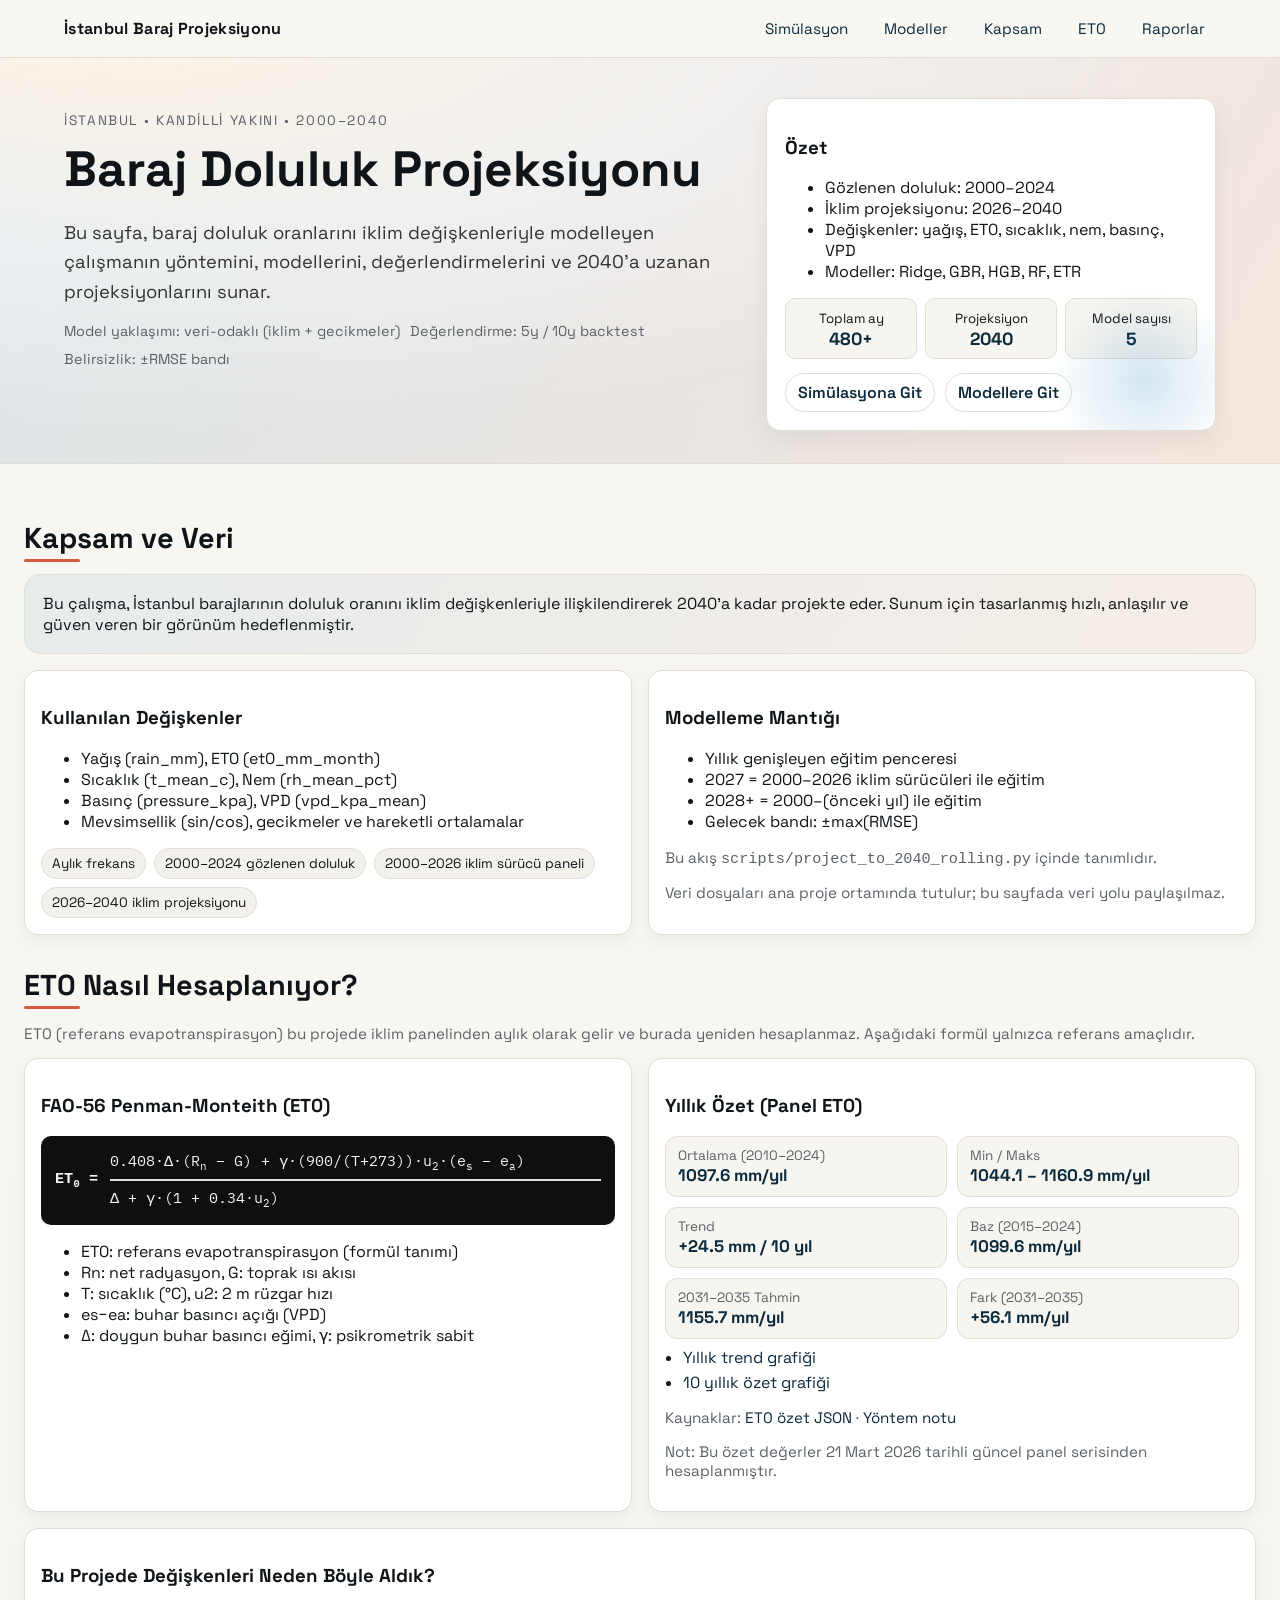
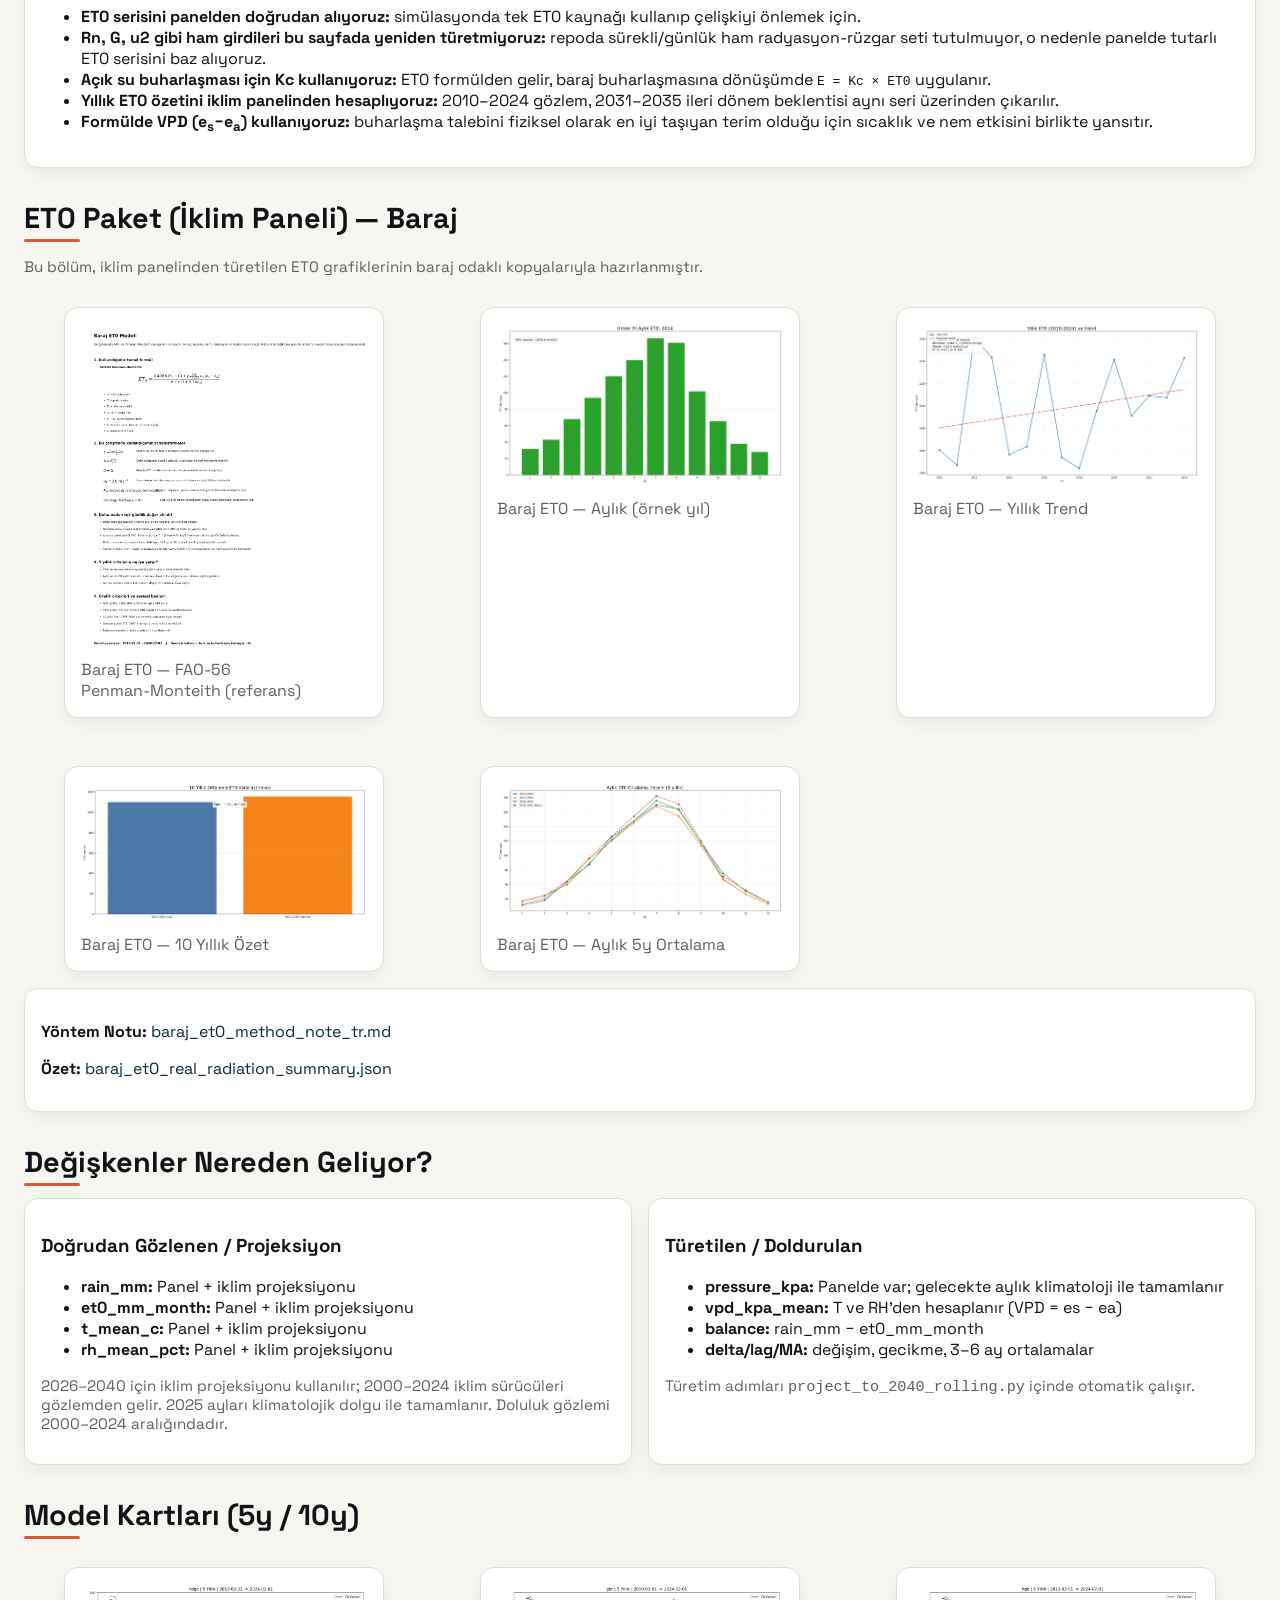
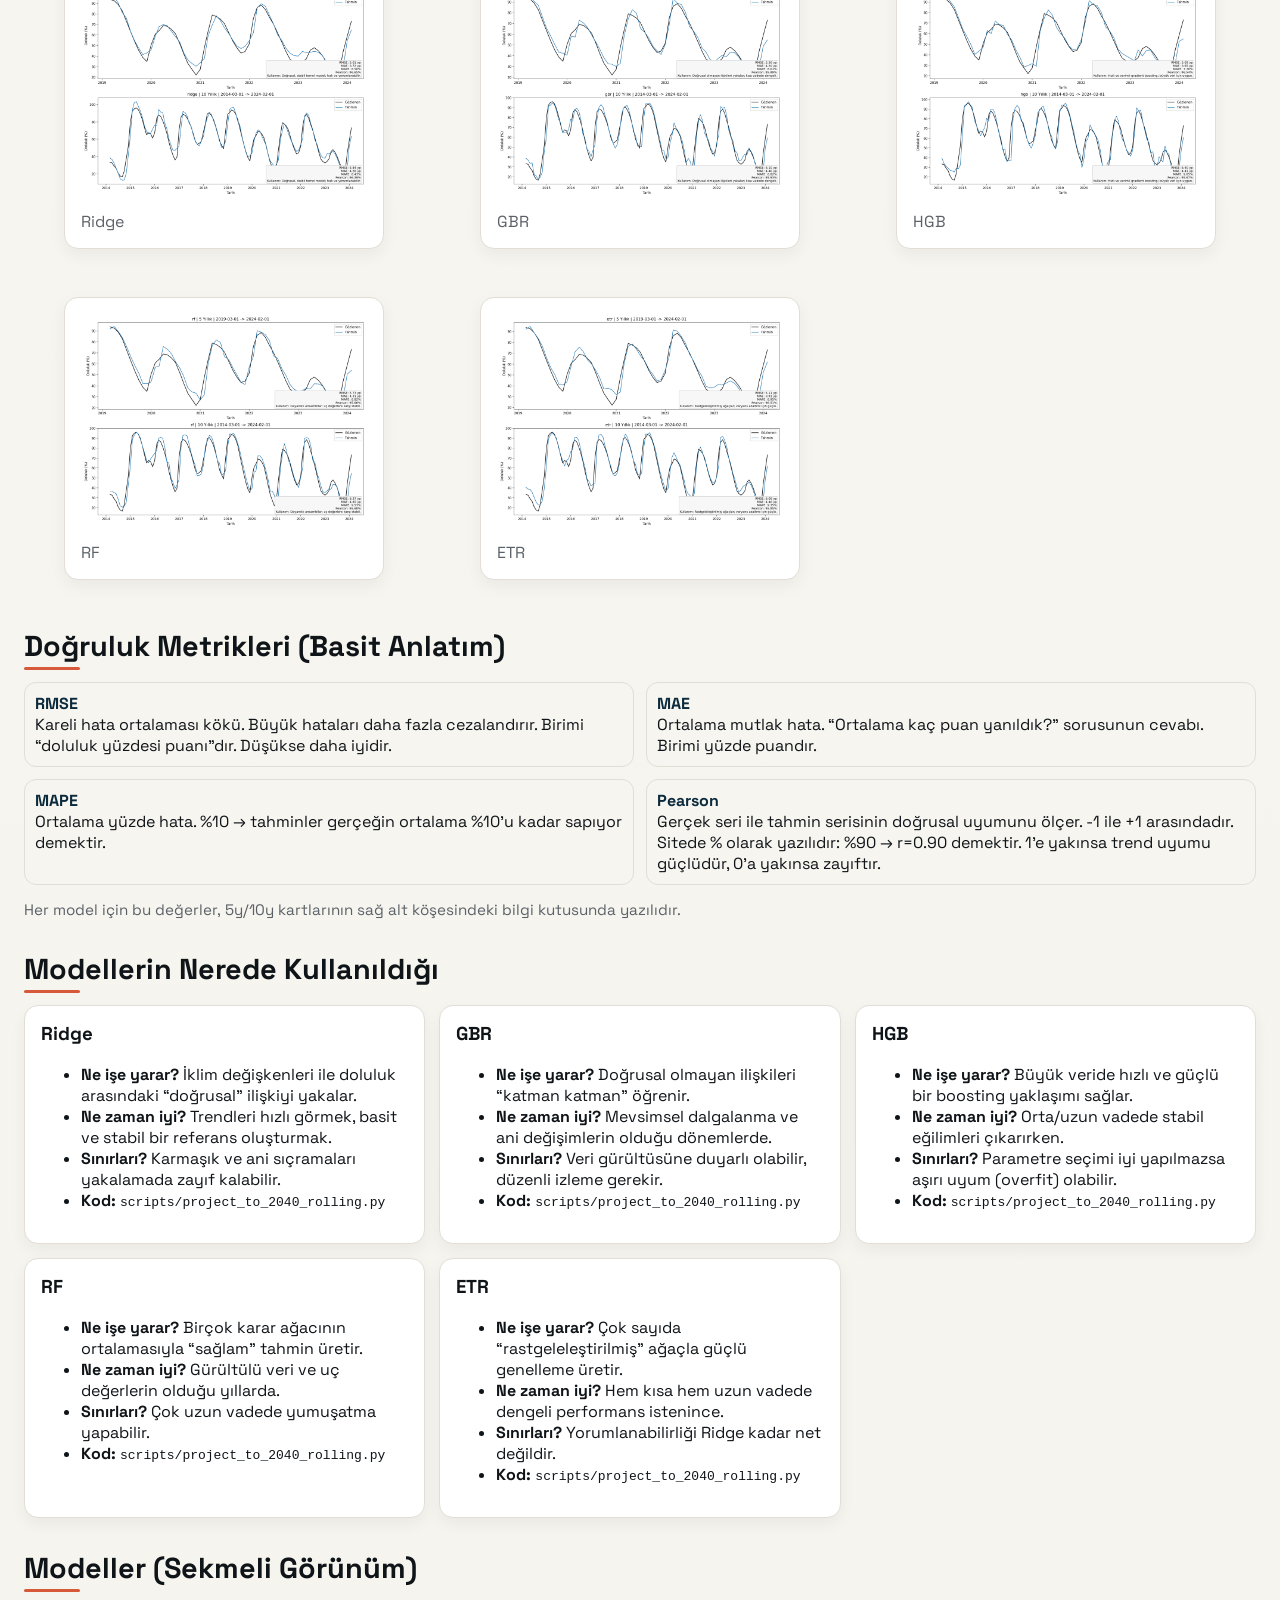
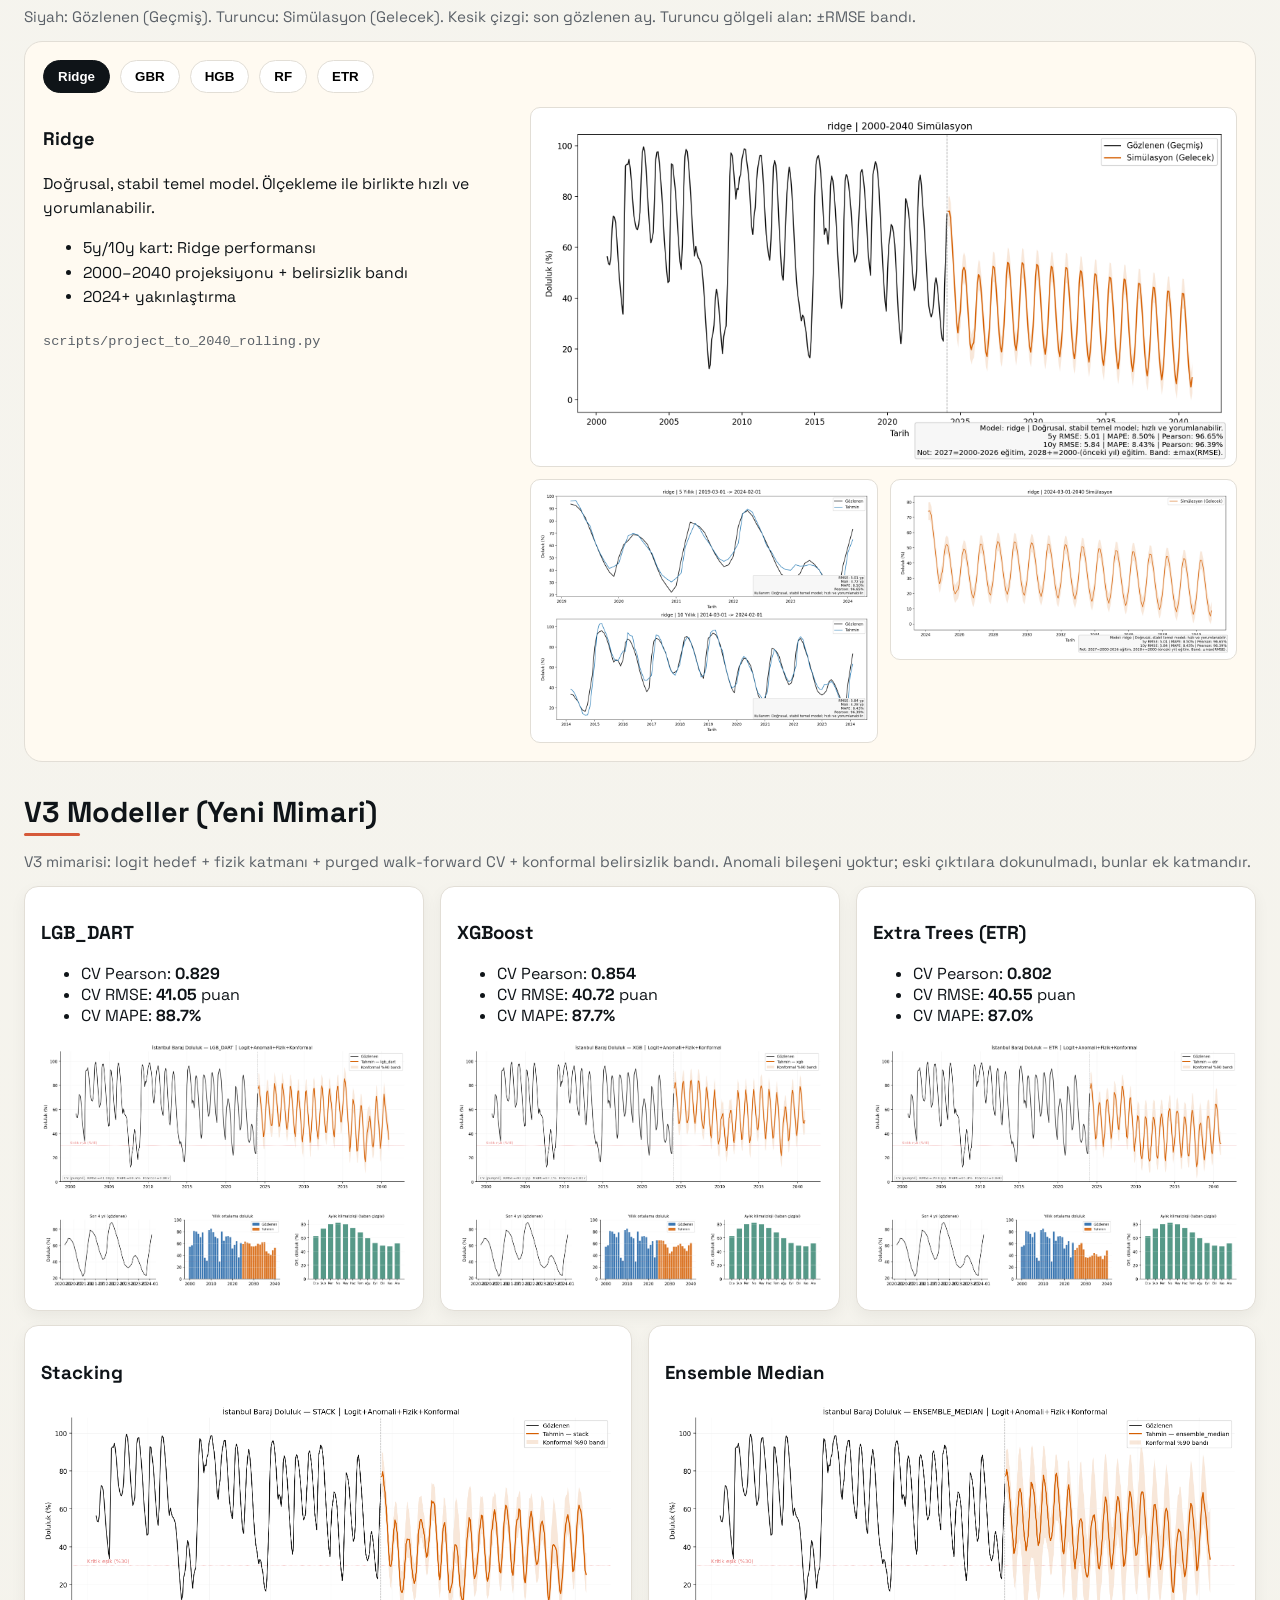
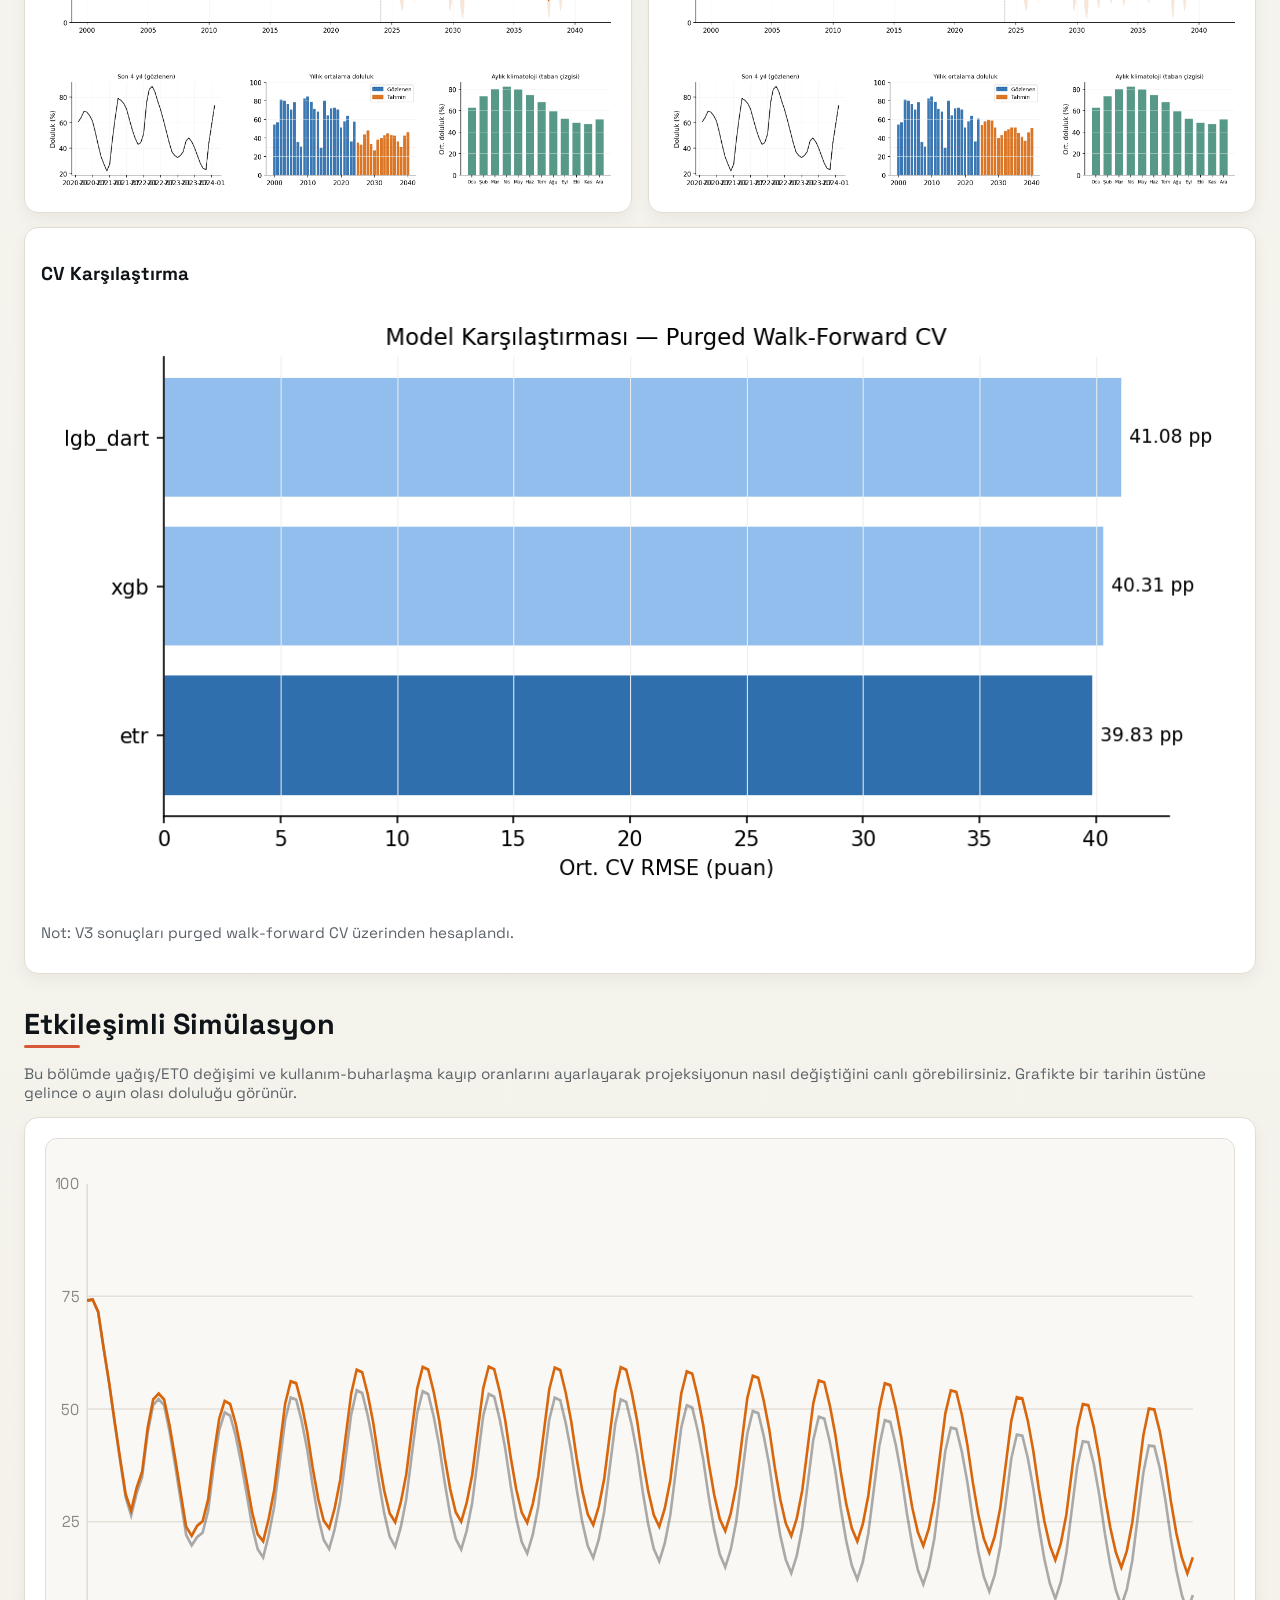
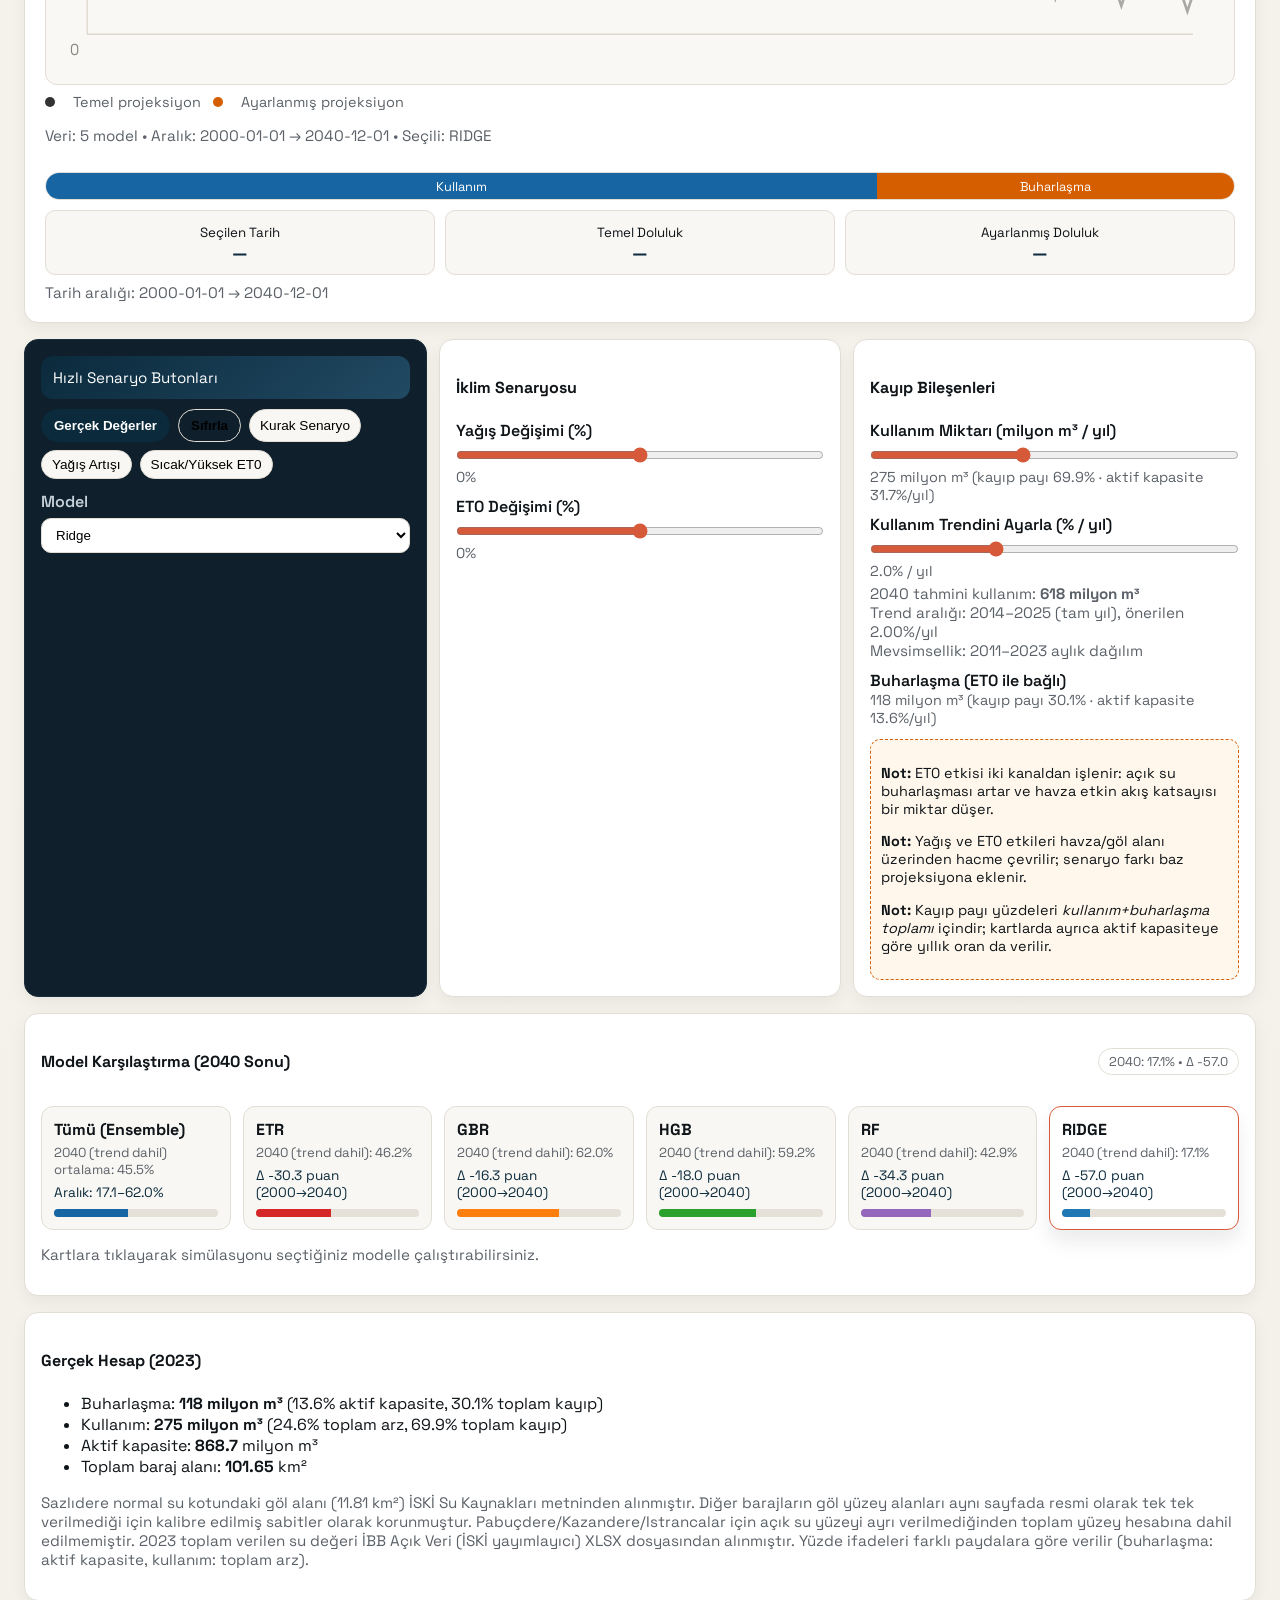
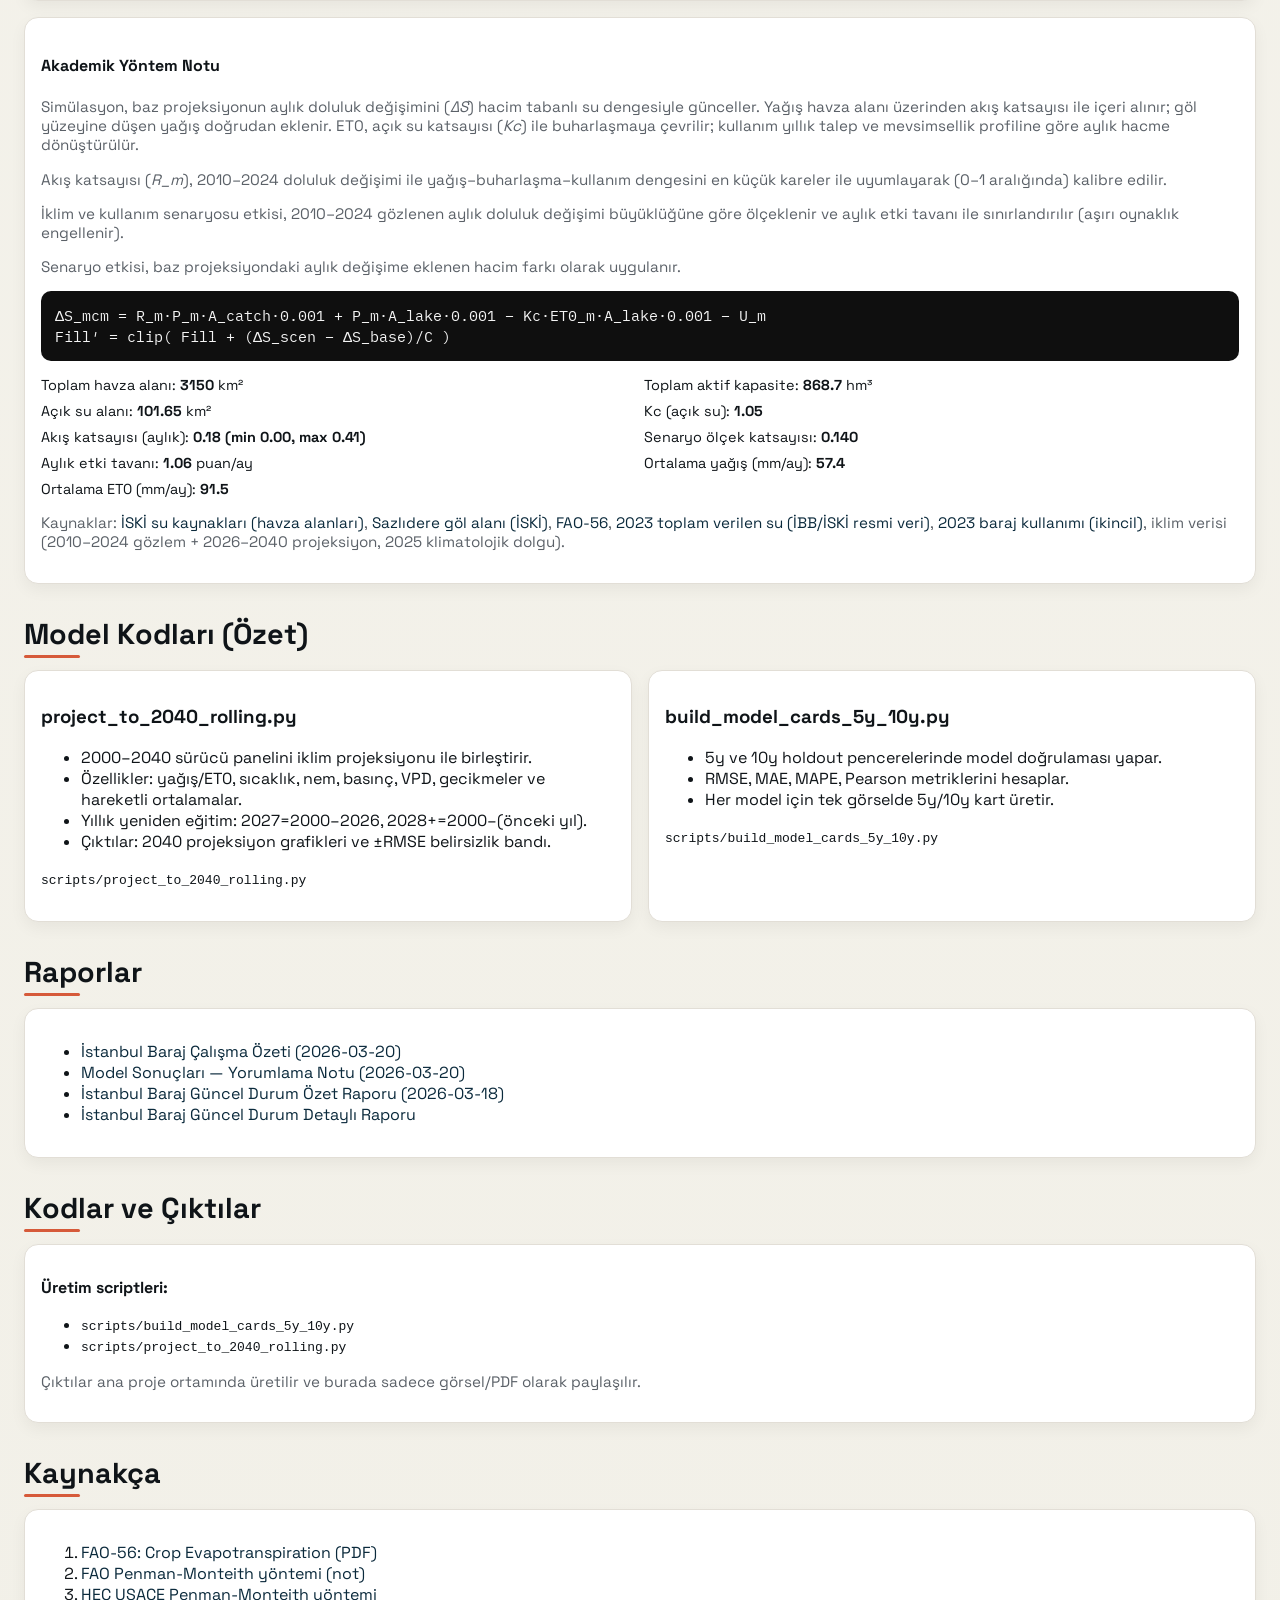
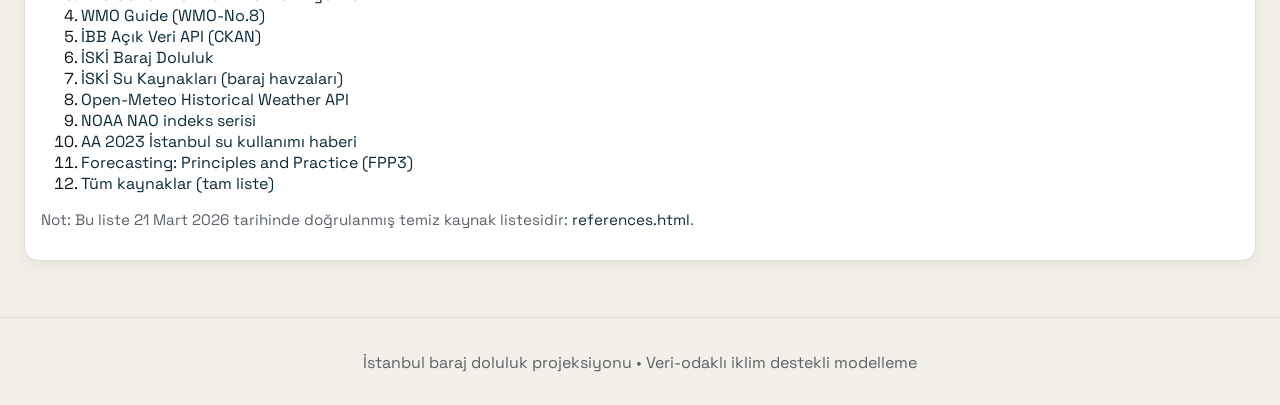
==== commit 66f55bf3: "Update Baraj ET0 formula image with long fraction layout" ====
--- a/baraj_web/index.html
+++ b/baraj_web/index.html
@@ -99,9 +99,11 @@
           <div class="formula formula-fraction" role="img" aria-label="FAO-56 Penman-Monteith ET0 denklemi">
             <div class="eq-left">ET<sub>0</sub> =</div>
             <div class="eq-right">
-              <div class="eq-num">0.408·Δ·(R<sub>n</sub> − G) + γ·(900/(T+273))·u<sub>2</sub>·(e<sub>s</sub> − e<sub>a</sub>)</div>
-              <div class="eq-bar"></div>
-              <div class="eq-den">Δ + γ·(1 + 0.34·u<sub>2</sub>)</div>
+              <div class="eq-frac">
+                <div class="eq-num">0.408·Δ·(R<sub>n</sub> − G) + γ·(900/(T+273))·u<sub>2</sub>·(e<sub>s</sub> − e<sub>a</sub>)</div>
+                <div class="eq-bar"></div>
+                <div class="eq-den">Δ + γ·(1 + 0.34·u<sub>2</sub>)</div>
+              </div>
             </div>
           </div>
           <ul>
@@ -117,27 +119,27 @@
           <div class="stat-grid">
             <div class="stat">
               <small>Ortalama (2010–2024)</small>
-              <strong id="et0-stat-mean">—</strong>
+              <strong>1097.6 mm/yıl</strong>
             </div>
             <div class="stat">
               <small>Min / Maks</small>
-              <strong id="et0-stat-minmax">—</strong>
+              <strong>1044.1 – 1160.9 mm/yıl</strong>
             </div>
             <div class="stat">
               <small>Trend</small>
-              <strong id="et0-stat-trend">—</strong>
+              <strong>+24.5 mm / 10 yıl</strong>
             </div>
             <div class="stat">
               <small>Baz (2015–2024)</small>
-              <strong id="et0-stat-baseline">—</strong>
+              <strong>1099.6 mm/yıl</strong>
             </div>
             <div class="stat">
               <small>2031–2035 Tahmin</small>
-              <strong id="et0-stat-forecast">—</strong>
+              <strong>1155.7 mm/yıl</strong>
             </div>
             <div class="stat">
               <small>Fark (2031–2035)</small>
-              <strong id="et0-stat-delta">—</strong>
+              <strong>+56.1 mm/yıl</strong>
             </div>
           </div>
           <ul class="link-list">
@@ -145,15 +147,17 @@
             <li><a href="assets/et0/baraj_et0_10year_summary.png?v=20260321-6" target="_blank" rel="noopener">10 yıllık özet grafiği</a></li>
           </ul>
           <p class="note">Kaynaklar: <a href="assets/et0/reports/baraj_et0_real_radiation_summary.json" target="_blank" rel="noopener">ET0 özet JSON</a> · <a href="assets/et0/reports/baraj_et0_method_note_tr.md" target="_blank" rel="noopener">Yöntem notu</a></p>
+          <p class="note">Not: Bu özet değerler 21 Mart 2026 tarihli güncel panel serisinden hesaplanmıştır.</p>
         </div>
       </div>
       <div class="card" style="margin-top:16px;">
         <h3>Bu Projede Değişkenleri Neden Böyle Aldık?</h3>
         <ul>
           <li><strong>ET0 serisini panelden doğrudan alıyoruz:</strong> simülasyonda tek ET0 kaynağı kullanıp çelişkiyi önlemek için.</li>
-          <li><strong>Rn, G, u2 gibi ham girdileri bu sayfada yeniden türetmiyoruz:</strong> repoda sürekli/günlük ham radyasyon-rüzgâr seti tutulmuyor.</li>
+          <li><strong>Rn, G, u2 gibi ham girdileri bu sayfada yeniden türetmiyoruz:</strong> repoda sürekli/günlük ham radyasyon-rüzgar seti tutulmuyor, o nedenle panelde tutarlı ET0 serisini baz alıyoruz.</li>
           <li><strong>Açık su buharlaşması için Kc kullanıyoruz:</strong> ET0 formülden gelir, baraj buharlaşmasına dönüşümde <code>E = Kc × ET0</code> uygulanır.</li>
           <li><strong>Yıllık ET0 özetini iklim panelinden hesaplıyoruz:</strong> 2010–2024 gözlem, 2031–2035 ileri dönem beklentisi aynı seri üzerinden çıkarılır.</li>
+          <li><strong>Formülde VPD (e<sub>s</sub>−e<sub>a</sub>) kullanıyoruz:</strong> buharlaşma talebini fiziksel olarak en iyi taşıyan terim olduğu için sıcaklık ve nem etkisini birlikte yansıtır.</li>
         </ul>
       </div>
     </section>
@@ -163,8 +167,8 @@
       <p class="note">Bu bölüm, iklim panelinden türetilen ET0 grafiklerinin baraj odaklı kopyalarıyla hazırlanmıştır.</p>
       <div class="grid three">
         <figure class="card">
-          <a href="assets/et0/baraj_et0_formula_explained.png?v=20260321-6" target="_blank" rel="noopener">
-            <img src="assets/et0/baraj_et0_formula_explained.png?v=20260321-6" alt="ET0 formül açıklaması" />
+          <a href="assets/et0/baraj_et0_formula_explained.png?v=20260321-7" target="_blank" rel="noopener">
+            <img src="assets/et0/baraj_et0_formula_explained.png?v=20260321-7" alt="ET0 formül açıklaması" />
           </a>
           <figcaption>Baraj ET0 — FAO‑56 Penman‑Monteith (referans)</figcaption>
         </figure>
@@ -1354,9 +1358,7 @@
         hoverLine.setAttribute('x2', xPos);
         hoverLine.setAttribute('opacity', '0.7');
 
-        tooltip.style.opacity = '1';
-        tooltip.style.left = `${xPx}px`;
-        tooltip.style.top = `${yPx}px`;
+        let tooltipText = '';
         if (b && a) {
           metricDate.textContent = b.date;
           metricBase.textContent = `${b.fill.toFixed(1)}%`;
@@ -1367,11 +1369,20 @@
             const mean = vals.reduce((x,y)=>x+y,0)/vals.length;
             const min = Math.min(...vals);
             const max = Math.max(...vals);
-            tooltip.textContent = `${b.date} • Ortalama ${mean.toFixed(1)}% (Aralık ${min.toFixed(1)}–${max.toFixed(1)})`;
+            tooltipText = `${b.date} • Ortalama ${mean.toFixed(1)}% (Aralık ${min.toFixed(1)}–${max.toFixed(1)})`;
           } else {
-            tooltip.textContent = `${b.date} • ${a.fill.toFixed(1)}%`;
+            tooltipText = `${b.date} • ${a.fill.toFixed(1)}%`;
           }
         }
+        if (tooltipText) {
+          tooltip.textContent = tooltipText;
+        }
+        const tooltipHalf = Math.min(160, Math.max(60, (tooltip.offsetWidth || 120) / 2));
+        const safeX = clamp(xPx, tooltipHalf + 6, widthPx - tooltipHalf - 6);
+        const safeY = clamp(yPx, 36, heightPx - 10);
+        tooltip.style.opacity = '1';
+        tooltip.style.left = `${safeX}px`;
+        tooltip.style.top = `${safeY}px`;
       };
 
       const onLeave = () => {
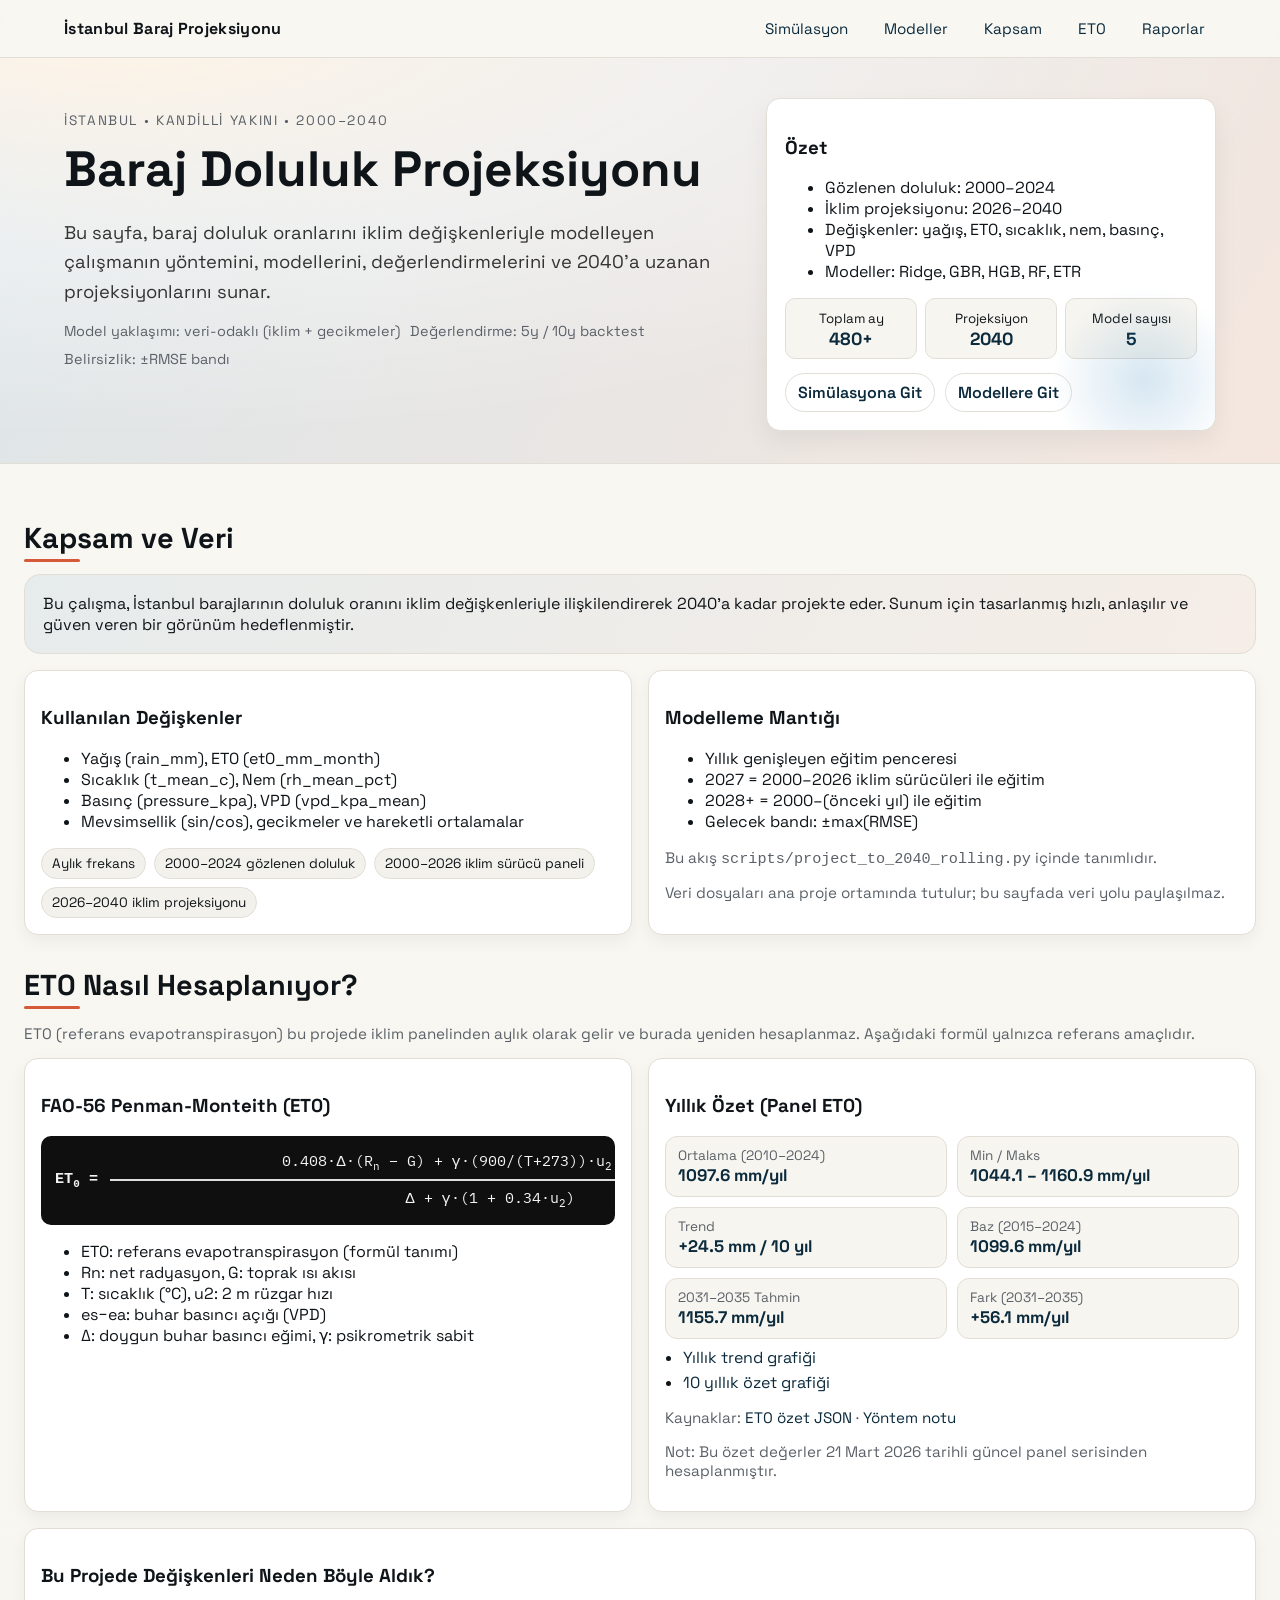
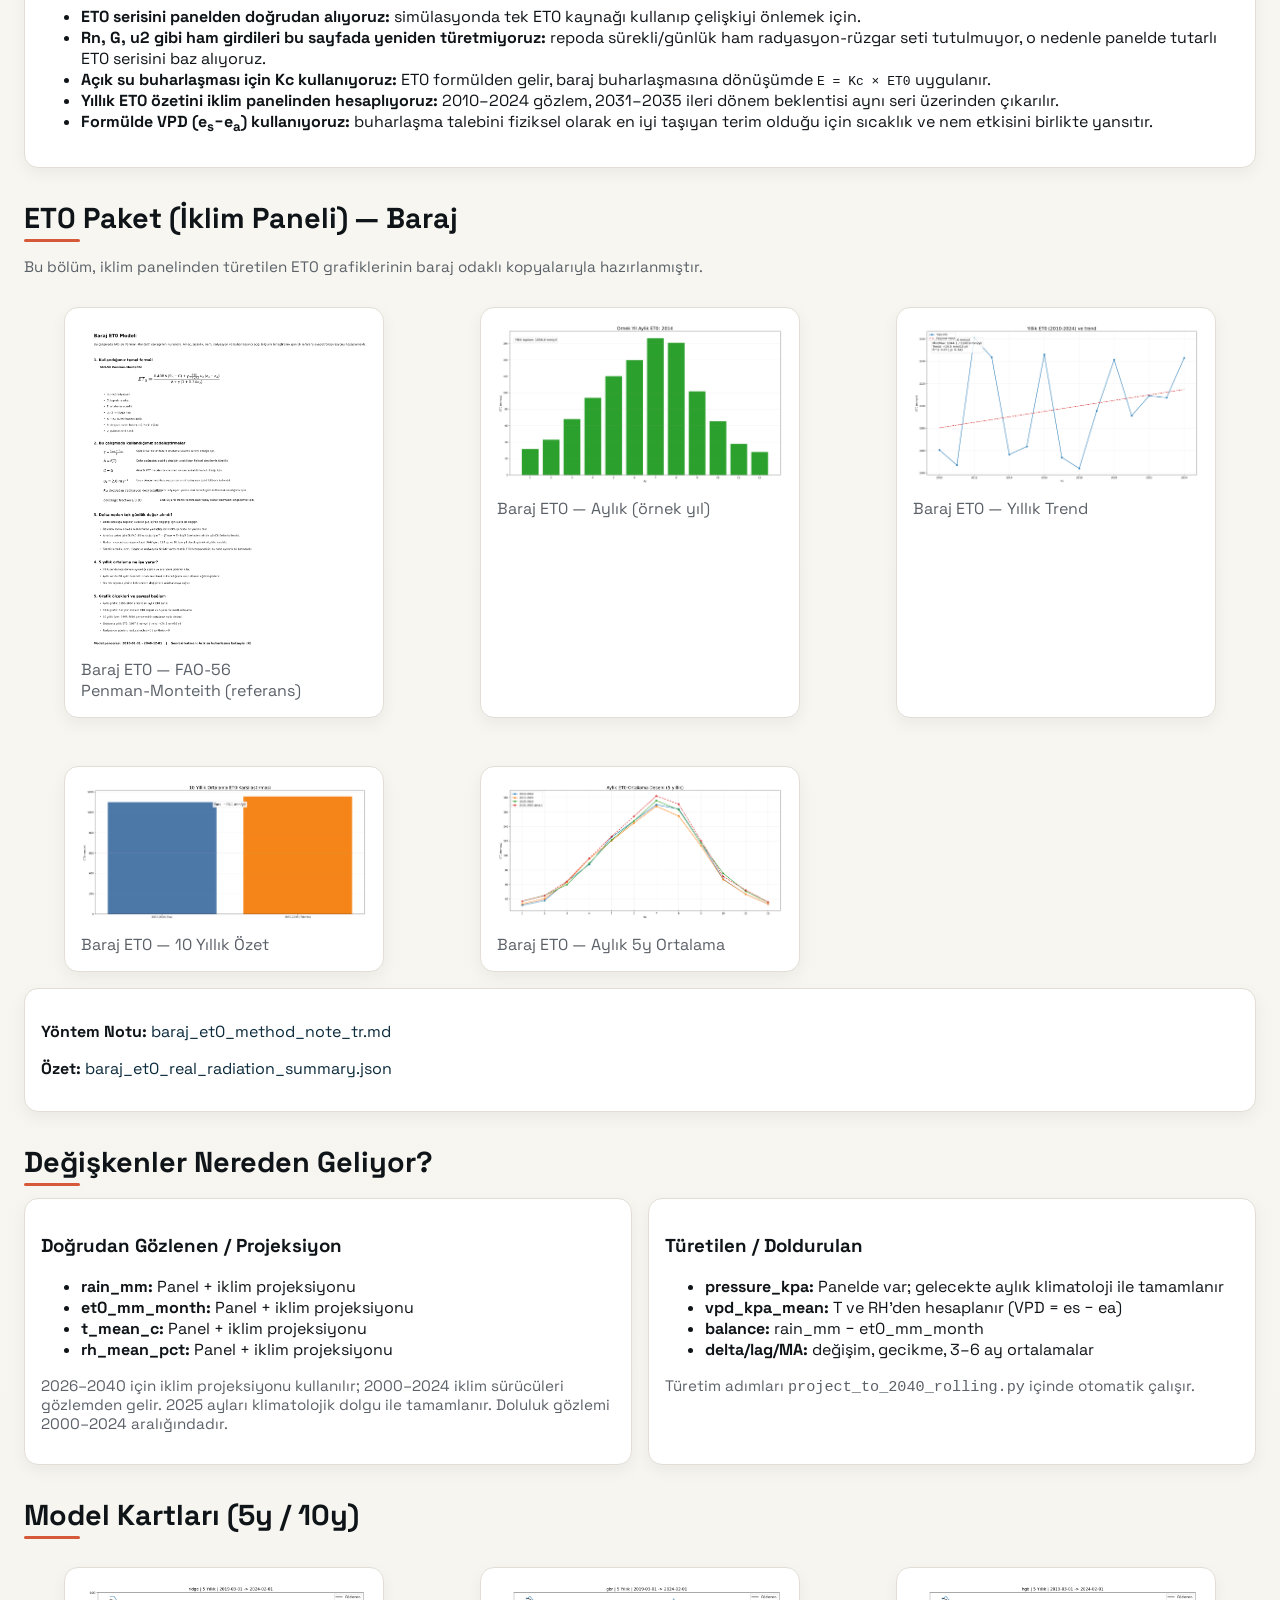
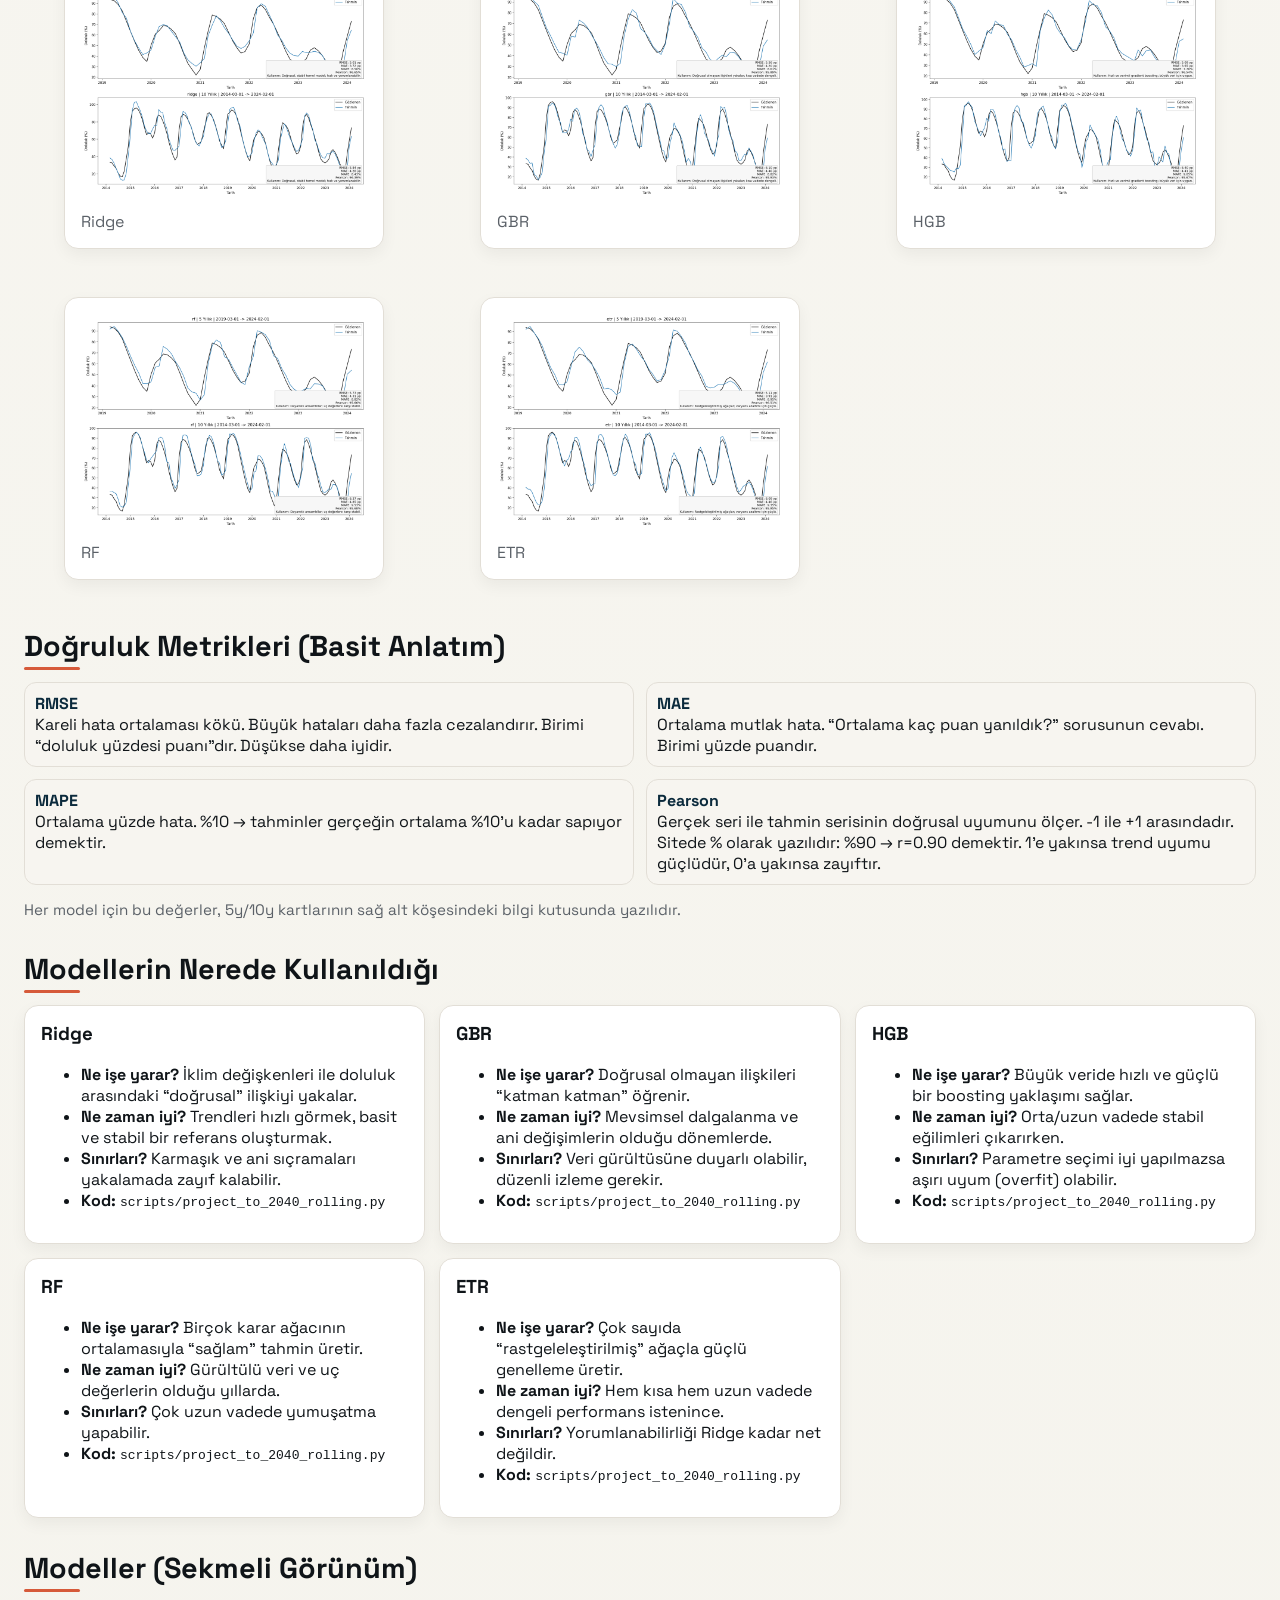
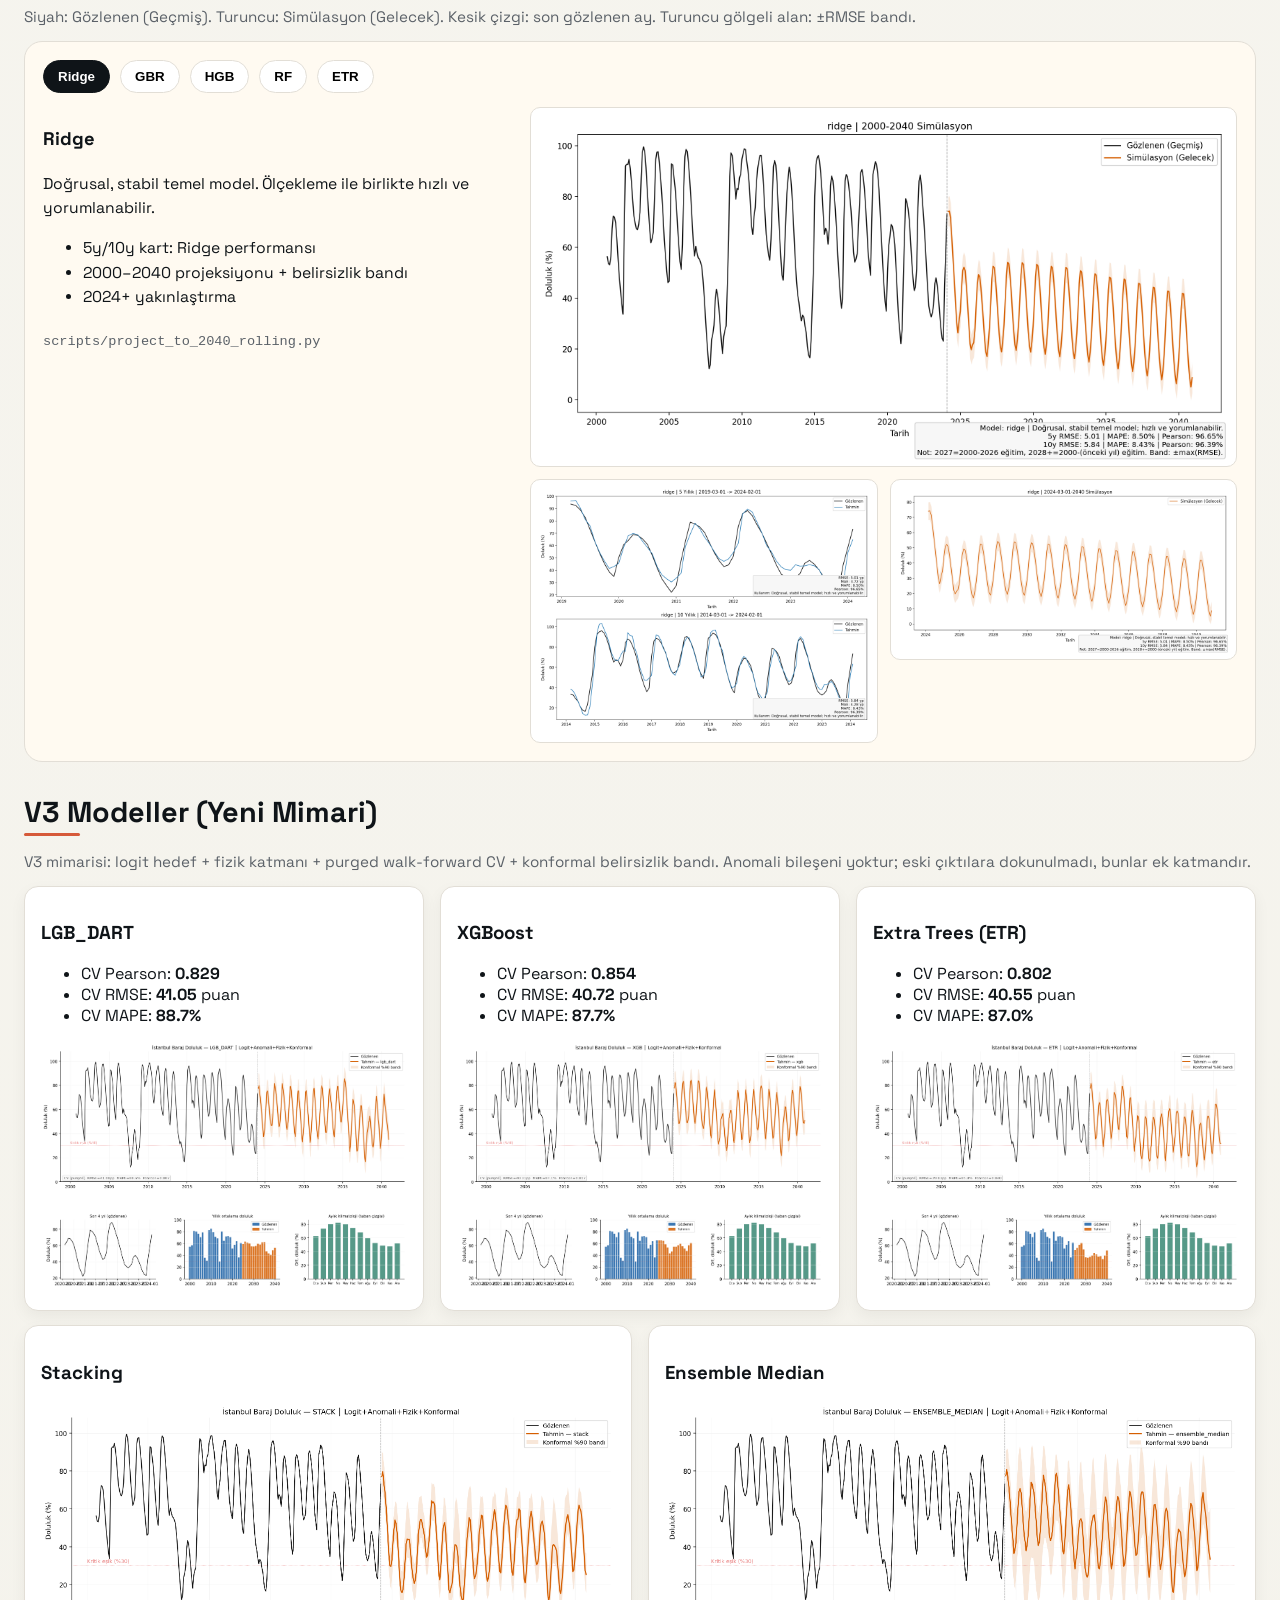
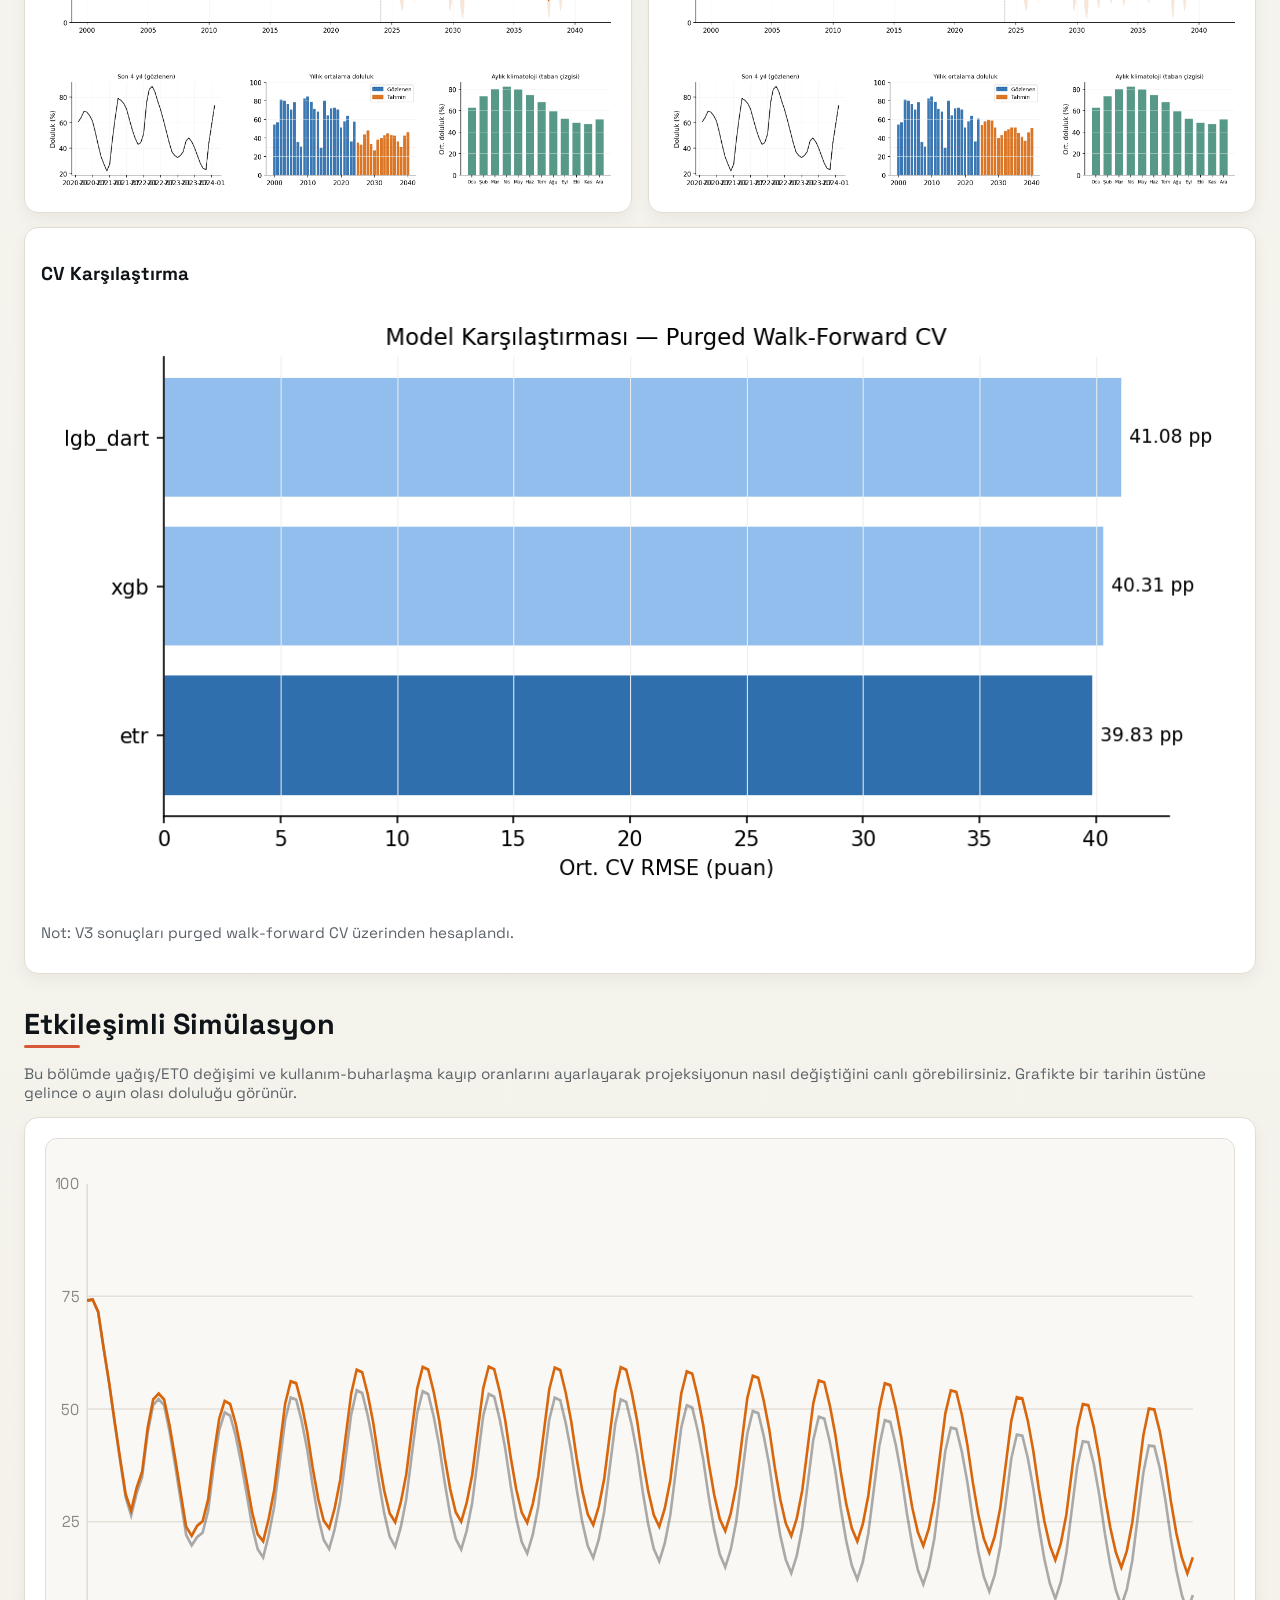
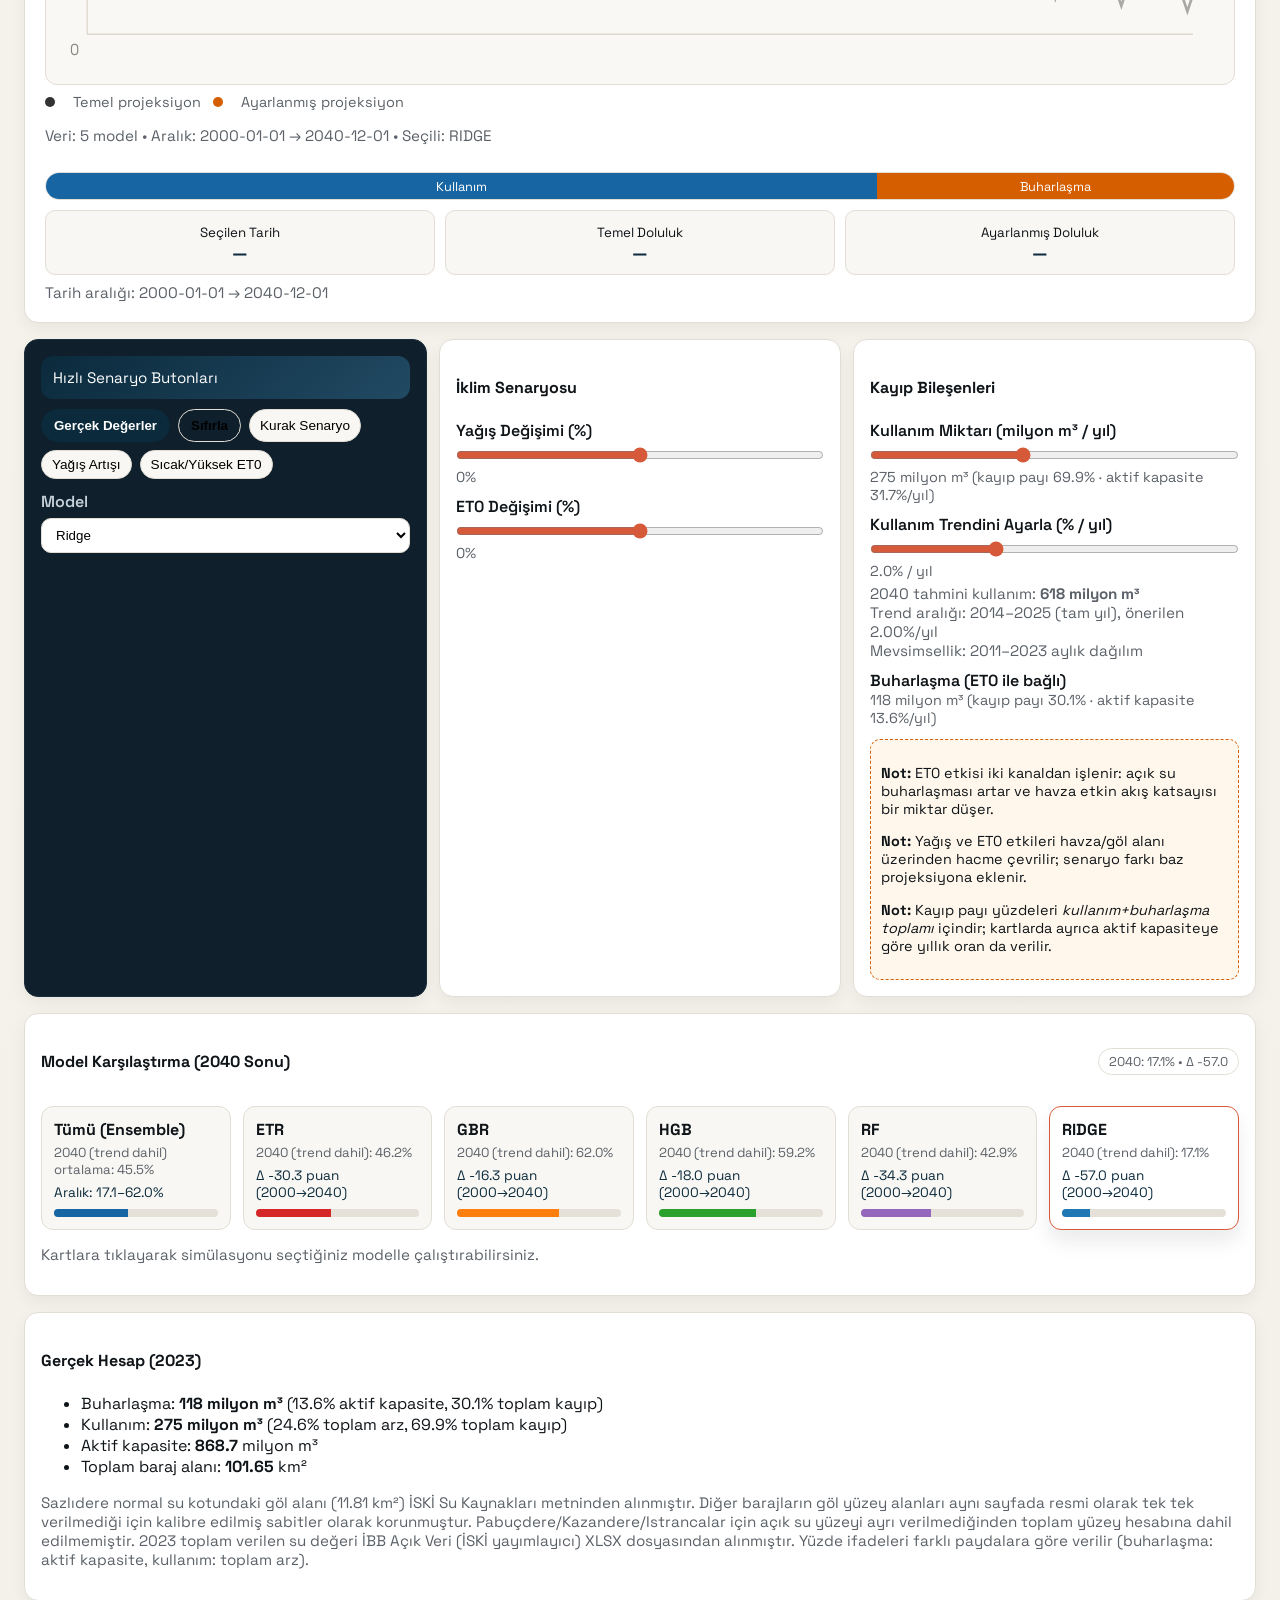
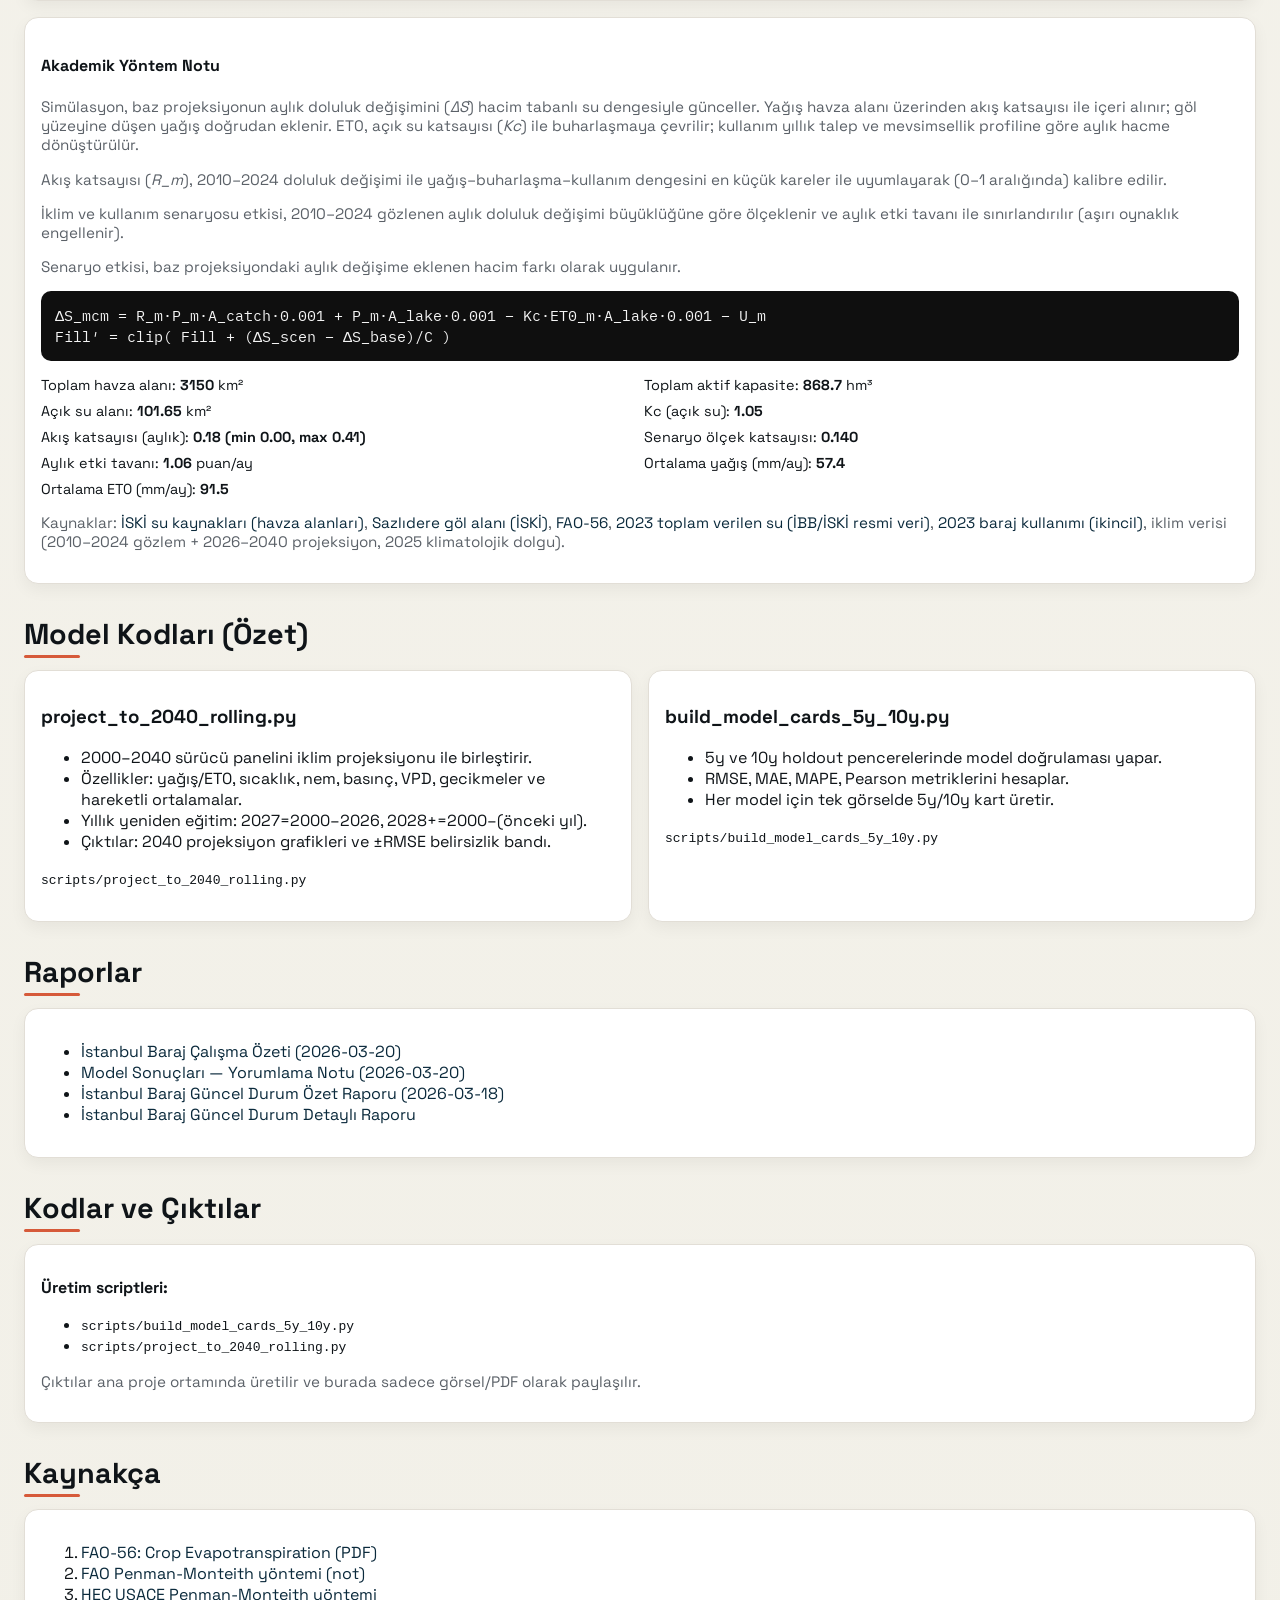
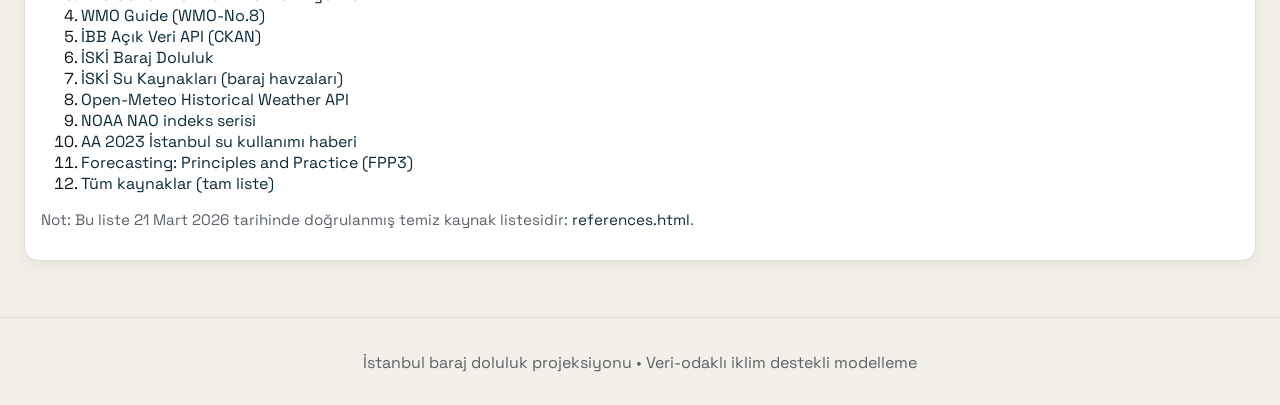
==== commit 94600625: "Improve mobile readability with horizontal-pan charts and layout polish" ====
--- a/baraj_web/index.html
+++ b/baraj_web/index.html
@@ -165,6 +165,7 @@
     <section>
       <h2>ET0 Paket (İklim Paneli) — Baraj</h2>
       <p class="note">Bu bölüm, iklim panelinden türetilen ET0 grafiklerinin baraj odaklı kopyalarıyla hazırlanmıştır.</p>
+      <p class="note mobile-hscroll-tip">Mobilde görselleri sola-sağa kaydırarak detayları daha okunur görebilirsin.</p>
       <div class="grid three">
         <figure class="card">
           <a href="assets/et0/baraj_et0_formula_explained.png?v=20260321-7" target="_blank" rel="noopener">
@@ -231,6 +232,7 @@
 
     <section id="modeller">
       <h2>Model Kartları (5y / 10y)</h2>
+      <p class="note mobile-hscroll-tip">Mobilde grafiklerde sola-sağa kaydırarak eksenleri ve değerleri daha net okuyabilirsin.</p>
       <div class="grid three">
         <figure class="card">
           <img class="zoomable" src="assets/img/ridge_5y_10y.png?v=20260321-6" alt="Ridge 5y/10y" />
--- a/baraj_web/styles.css
+++ b/baraj_web/styles.css
@@ -220,6 +220,7 @@
   border-radius: 14px;
   padding: 16px;
   box-shadow: 0 6px 16px rgba(0,0,0,0.05);
+  min-width: 0;
 }
 
 .card-link {
@@ -303,7 +304,15 @@
 
 figcaption { margin-top: 8px; color: var(--muted); }
 
-.note { color: var(--muted); font-size: 0.95rem; }
+.note {
+  color: var(--muted);
+  font-size: 0.95rem;
+  overflow-wrap: anywhere;
+}
+
+.mobile-hscroll-tip {
+  display: none;
+}
 
 .footer {
   border-top: 1px solid var(--line);
@@ -321,10 +330,13 @@
   .nav-inner {
     padding: 10px 14px;
     gap: 10px;
+    flex-wrap: wrap;
   }
 
   .brand {
     font-size: 1rem;
+    line-height: 1.25;
+    max-width: calc(100% - 90px);
   }
 
   .nav-links {
@@ -338,15 +350,22 @@
 
   .nav-links.open {
     display: flex;
+    order: 3;
+    flex-basis: 100%;
+    border-top: 1px solid var(--line);
+    margin-top: 6px;
+    padding-top: 10px;
   }
 
   .nav-links a {
     font-size: 0.9rem;
     padding: 6px 8px;
+    width: 100%;
   }
 
   .nav-toggle {
     display: inline-flex;
+    margin-left: auto;
   }
 
   .hero-inner {
@@ -409,6 +428,14 @@
     margin-bottom: 2px;
   }
 
+  .formula-fraction .eq-right {
+    width: 100%;
+  }
+
+  .formula-fraction .eq-frac {
+    min-width: 680px;
+  }
+
   .tab {
     padding: 6px 10px;
     font-size: 0.9rem;
@@ -434,6 +461,64 @@
   .sim-controls .btn {
     width: 100%;
   }
+
+  .chip-group {
+    display: grid;
+    grid-template-columns: repeat(2, minmax(0, 1fr));
+    gap: 8px;
+  }
+
+  .chip-group .btn,
+  .chip-group .chip-btn {
+    width: 100%;
+    text-align: center;
+  }
+
+  /* Dense charts are unreadable when forced into viewport width.
+     On mobile we allow horizontal pan at a larger fixed render width. */
+  figure.card,
+  .panel-media,
+  .card.chart-scroll {
+    overflow-x: auto;
+    -webkit-overflow-scrolling: touch;
+  }
+
+  figure.card img,
+  .panel-media img,
+  .card.chart-scroll > img.zoomable {
+    width: 680px;
+    min-width: 680px;
+    max-width: none;
+    height: auto;
+  }
+
+  .mobile-hscroll-tip {
+    display: block;
+    margin-top: 8px;
+    font-size: 0.85rem;
+  }
+
+  .legend {
+    font-size: 0.82rem;
+    gap: 8px;
+  }
+
+  .loss-bar {
+    height: 32px;
+  }
+
+  #loss-use,
+  #loss-evap {
+    font-size: 0.72rem;
+    padding: 0 4px;
+    white-space: nowrap;
+    overflow: hidden;
+    text-overflow: ellipsis;
+  }
+
+  .metric strong {
+    font-size: 1rem;
+  }
 }
 
 @media (max-width: 480px) {
@@ -447,6 +532,17 @@
 
   .sim-svg {
     height: 260px;
+  }
+
+  .chip-group {
+    grid-template-columns: 1fr;
+  }
+
+  figure.card img,
+  .panel-media img,
+  .card.chart-scroll > img.zoomable {
+    width: 620px;
+    min-width: 620px;
   }
 }
 
@@ -494,17 +590,25 @@
 .formula-fraction .eq-right {
   min-width: 0;
   flex: 1;
+  display: flex;
+}
+
+.formula-fraction .eq-frac {
+  width: 100%;
+  min-width: 760px;
 }
 
 .formula-fraction .eq-num,
 .formula-fraction .eq-den {
-  white-space: normal;
+  white-space: nowrap;
+  text-align: center;
   line-height: 1.35;
 }
 
 .formula-fraction .eq-bar {
   border-top: 2px solid rgba(244, 244, 244, 0.9);
   margin: 6px 0;
+  width: 100%;
 }
 
 .formula-fraction sub {
@@ -746,6 +850,7 @@
   font-size: 0.9rem;
   color: var(--muted);
   margin-bottom: 4px;
+  overflow-wrap: anywhere;
 }
 
 .sim-layout {
@@ -841,6 +946,7 @@
   background: #fff;
   font-size: 0.8rem;
   color: var(--muted);
+  overflow-wrap: anywhere;
 }
 
 .model-focus-grid {
@@ -1029,7 +1135,9 @@
   border-radius: 8px;
   opacity: 0;
   transform: translate(-50%, -110%);
-  white-space: nowrap;
+  white-space: normal;
+  max-width: min(78vw, 300px);
+  text-align: center;
   line-height: 1.35;
 }
 
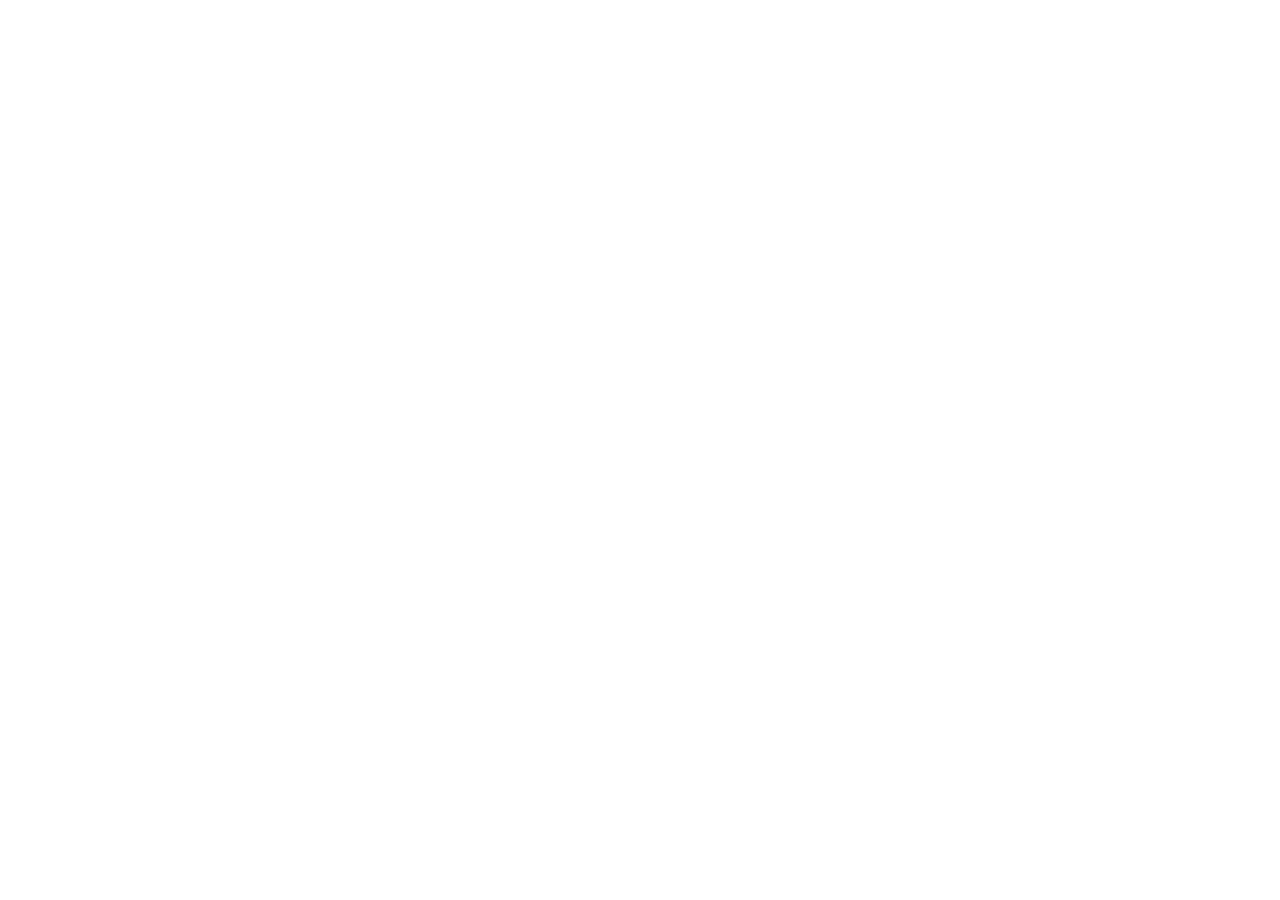
==== commit 8d9760e3: "Eski alt sayfalar için yönlendirme dosyaları eklendi" ====
--- a/baraj_web/index.html
+++ b/baraj_web/index.html
@@ -2,1648 +2,28 @@
 <html lang="tr">
 <head>
   <meta charset="utf-8" />
-  <meta name="viewport" content="width=device-width, initial-scale=1" />
-  <title>İstanbul Baraj Doluluk Projeksiyonu</title>
-  <link rel="icon" href="favicon.ico" />
-  <link rel="stylesheet" href="styles.css" />
+  <meta name="viewport" content="width=device-width,initial-scale=1" />
+  <title>Sayfa Taşındı</title>
+  <meta http-equiv="refresh" content="0; url=https://yasinkaya701.github.io/istanbul-baraj-doluluk-orani-projeksiyonu/" />
+  <script>
+    (function () {
+      var targetBase = "https://yasinkaya701.github.io/istanbul-baraj-doluluk-orani-projeksiyonu";
+      var oldBase = "/istanbul-baraj-web";
+      var p = window.location.pathname || "/";
+      if (p.indexOf(oldBase) === 0) p = p.slice(oldBase.length);
+      if (!p.startsWith("/")) p = "/" + p;
+      var target = targetBase + p + window.location.search + window.location.hash;
+      window.location.replace(target);
+    })();
+  </script>
+  <style>
+    body { font-family: -apple-system, BlinkMacSystemFont, "Segoe UI", Roboto, Helvetica, Arial, sans-serif; margin: 40px; color: #1f2937; }
+    a { color: #0d4f8b; }
+  </style>
 </head>
 <body>
-  <nav class="top-nav">
-    <div class="nav-inner">
-      <div class="brand">İstanbul Baraj Projeksiyonu</div>
-      <button class="nav-toggle" id="nav-toggle" aria-expanded="false" aria-controls="nav-links">Menü</button>
-      <div class="nav-links" id="nav-links">
-        <a href="#simulasyon">Simülasyon</a>
-        <a href="#modeller">Modeller</a>
-        <a href="#kapsam">Kapsam</a>
-        <a href="#et0">ET0</a>
-        <a href="#raporlar">Raporlar</a>
-      </div>
-    </div>
-  </nav>
-  <header class="hero">
-    <div class="hero-inner">
-      <div>
-        <p class="kicker">İstanbul • Kandilli Yakını • 2000–2040</p>
-        <h1>Baraj Doluluk Projeksiyonu</h1>
-        <p class="lead">Bu sayfa, baraj doluluk oranlarını iklim değişkenleriyle modelleyen çalışmanın yöntemini, modellerini, değerlendirmelerini ve 2040’a uzanan projeksiyonlarını sunar.</p>
-        <div class="meta">
-          <span>Model yaklaşımı: veri‑odaklı (iklim + gecikmeler)</span>
-          <span>Değerlendirme: 5y / 10y backtest</span>
-          <span>Belirsizlik: ±RMSE bandı</span>
-        </div>
-      </div>
-      <div class="hero-card">
-        <h3>Özet</h3>
-        <ul>
-          <li>Gözlenen doluluk: 2000–2024</li>
-          <li>İklim projeksiyonu: 2026–2040</li>
-          <li>Değişkenler: yağış, ET0, sıcaklık, nem, basınç, VPD</li>
-          <li>Modeller: Ridge, GBR, HGB, RF, ETR</li>
-        </ul>
-        <div class="hero-stats">
-          <div><small>Toplam ay</small><strong>480+</strong></div>
-          <div><small>Projeksiyon</small><strong>2040</strong></div>
-          <div><small>Model sayısı</small><strong>5</strong></div>
-        </div>
-        <div class="hero-actions">
-          <a class="btn ghost" href="#simulasyon">Simülasyona Git</a>
-          <a class="btn ghost" href="#modeller">Modellere Git</a>
-        </div>
-      </div>
-    </div>
-  </header>
-
-  <main class="container">
-    <section id="kapsam">
-      <h2>Kapsam ve Veri</h2>
-      <div class="section-banner">
-        Bu çalışma, İstanbul barajlarının doluluk oranını iklim değişkenleriyle ilişkilendirerek 2040’a kadar projekte eder. Sunum için tasarlanmış hızlı, anlaşılır ve güven veren bir görünüm hedeflenmiştir.
-      </div>
-      <div class="grid two">
-        <div class="card">
-          <h3>Kullanılan Değişkenler</h3>
-          <ul>
-            <li>Yağış (rain_mm), ET0 (et0_mm_month)</li>
-            <li>Sıcaklık (t_mean_c), Nem (rh_mean_pct)</li>
-            <li>Basınç (pressure_kpa), VPD (vpd_kpa_mean)</li>
-            <li>Mevsimsellik (sin/cos), gecikmeler ve hareketli ortalamalar</li>
-          </ul>
-          <div class="chip-row">
-            <span class="chip">Aylık frekans</span>
-            <span class="chip">2000–2024 gözlenen doluluk</span>
-            <span class="chip">2000–2026 iklim sürücü paneli</span>
-            <span class="chip">2026–2040 iklim projeksiyonu</span>
-          </div>
-        </div>
-        <div class="card">
-          <h3>Modelleme Mantığı</h3>
-          <ul>
-            <li>Yıllık genişleyen eğitim penceresi</li>
-            <li>2027 = 2000–2026 iklim sürücüleri ile eğitim</li>
-            <li>2028+ = 2000–(önceki yıl) ile eğitim</li>
-            <li>Gelecek bandı: ±max(RMSE)</li>
-          </ul>
-          <p class="note">Bu akış <code>scripts/project_to_2040_rolling.py</code> içinde tanımlıdır.</p>
-          <p class="note">Veri dosyaları ana proje ortamında tutulur; bu sayfada veri yolu paylaşılmaz.</p>
-        </div>
-      </div>
-    </section>
-
-    <section id="et0">
-      <h2>ET0 Nasıl Hesaplanıyor?</h2>
-      <p class="note">ET0 (referans evapotranspirasyon) bu projede iklim panelinden aylık olarak gelir ve burada yeniden hesaplanmaz. Aşağıdaki formül yalnızca referans amaçlıdır.</p>
-      <div class="grid two">
-        <div class="card">
-          <h3>FAO‑56 Penman‑Monteith (ET0)</h3>
-          <div class="formula formula-fraction" role="img" aria-label="FAO-56 Penman-Monteith ET0 denklemi">
-            <div class="eq-left">ET<sub>0</sub> =</div>
-            <div class="eq-right">
-              <div class="eq-frac">
-                <div class="eq-num">0.408·Δ·(R<sub>n</sub> − G) + γ·(900/(T+273))·u<sub>2</sub>·(e<sub>s</sub> − e<sub>a</sub>)</div>
-                <div class="eq-bar"></div>
-                <div class="eq-den">Δ + γ·(1 + 0.34·u<sub>2</sub>)</div>
-              </div>
-            </div>
-          </div>
-          <ul>
-            <li>ET0: referans evapotranspirasyon (formül tanımı)</li>
-            <li>Rn: net radyasyon, G: toprak ısı akısı</li>
-            <li>T: sıcaklık (°C), u2: 2 m rüzgar hızı</li>
-            <li>es−ea: buhar basıncı açığı (VPD)</li>
-            <li>Δ: doygun buhar basıncı eğimi, γ: psikrometrik sabit</li>
-          </ul>
-        </div>
-        <div class="card">
-          <h3>Yıllık Özet (Panel ET0)</h3>
-          <div class="stat-grid">
-            <div class="stat">
-              <small>Ortalama (2010–2024)</small>
-              <strong>1097.6 mm/yıl</strong>
-            </div>
-            <div class="stat">
-              <small>Min / Maks</small>
-              <strong>1044.1 – 1160.9 mm/yıl</strong>
-            </div>
-            <div class="stat">
-              <small>Trend</small>
-              <strong>+24.5 mm / 10 yıl</strong>
-            </div>
-            <div class="stat">
-              <small>Baz (2015–2024)</small>
-              <strong>1099.6 mm/yıl</strong>
-            </div>
-            <div class="stat">
-              <small>2031–2035 Tahmin</small>
-              <strong>1155.7 mm/yıl</strong>
-            </div>
-            <div class="stat">
-              <small>Fark (2031–2035)</small>
-              <strong>+56.1 mm/yıl</strong>
-            </div>
-          </div>
-          <ul class="link-list">
-            <li><a href="assets/et0/baraj_et0_yearly_trend_robust_explained.png?v=20260321-6" target="_blank" rel="noopener">Yıllık trend grafiği</a></li>
-            <li><a href="assets/et0/baraj_et0_10year_summary.png?v=20260321-6" target="_blank" rel="noopener">10 yıllık özet grafiği</a></li>
-          </ul>
-          <p class="note">Kaynaklar: <a href="assets/et0/reports/baraj_et0_real_radiation_summary.json" target="_blank" rel="noopener">ET0 özet JSON</a> · <a href="assets/et0/reports/baraj_et0_method_note_tr.md" target="_blank" rel="noopener">Yöntem notu</a></p>
-          <p class="note">Not: Bu özet değerler 21 Mart 2026 tarihli güncel panel serisinden hesaplanmıştır.</p>
-        </div>
-      </div>
-      <div class="card" style="margin-top:16px;">
-        <h3>Bu Projede Değişkenleri Neden Böyle Aldık?</h3>
-        <ul>
-          <li><strong>ET0 serisini panelden doğrudan alıyoruz:</strong> simülasyonda tek ET0 kaynağı kullanıp çelişkiyi önlemek için.</li>
-          <li><strong>Rn, G, u2 gibi ham girdileri bu sayfada yeniden türetmiyoruz:</strong> repoda sürekli/günlük ham radyasyon-rüzgar seti tutulmuyor, o nedenle panelde tutarlı ET0 serisini baz alıyoruz.</li>
-          <li><strong>Açık su buharlaşması için Kc kullanıyoruz:</strong> ET0 formülden gelir, baraj buharlaşmasına dönüşümde <code>E = Kc × ET0</code> uygulanır.</li>
-          <li><strong>Yıllık ET0 özetini iklim panelinden hesaplıyoruz:</strong> 2010–2024 gözlem, 2031–2035 ileri dönem beklentisi aynı seri üzerinden çıkarılır.</li>
-          <li><strong>Formülde VPD (e<sub>s</sub>−e<sub>a</sub>) kullanıyoruz:</strong> buharlaşma talebini fiziksel olarak en iyi taşıyan terim olduğu için sıcaklık ve nem etkisini birlikte yansıtır.</li>
-        </ul>
-      </div>
-    </section>
-
-    <section>
-      <h2>ET0 Paket (İklim Paneli) — Baraj</h2>
-      <p class="note">Bu bölüm, iklim panelinden türetilen ET0 grafiklerinin baraj odaklı kopyalarıyla hazırlanmıştır.</p>
-      <p class="note mobile-hscroll-tip">Mobilde görselleri sola-sağa kaydırarak detayları daha okunur görebilirsin.</p>
-      <div class="grid three">
-        <figure class="card">
-          <a href="assets/et0/baraj_et0_formula_explained.png?v=20260321-7" target="_blank" rel="noopener">
-            <img src="assets/et0/baraj_et0_formula_explained.png?v=20260321-7" alt="ET0 formül açıklaması" />
-          </a>
-          <figcaption>Baraj ET0 — FAO‑56 Penman‑Monteith (referans)</figcaption>
-        </figure>
-        <figure class="card">
-          <a href="assets/et0/baraj_et0_monthly_explained_2004.png?v=20260321-6" target="_blank" rel="noopener">
-            <img src="assets/et0/baraj_et0_monthly_explained_2004.png?v=20260321-6" alt="ET0 aylık açıklamalı örnek" />
-          </a>
-          <figcaption>Baraj ET0 — Aylık (örnek yıl)</figcaption>
-        </figure>
-        <figure class="card">
-          <a href="assets/et0/baraj_et0_yearly_trend_robust_explained.png?v=20260321-6" target="_blank" rel="noopener">
-            <img src="assets/et0/baraj_et0_yearly_trend_robust_explained.png?v=20260321-6" alt="ET0 yıllık trend" />
-          </a>
-          <figcaption>Baraj ET0 — Yıllık Trend</figcaption>
-        </figure>
-        <figure class="card">
-          <a href="assets/et0/baraj_et0_10year_summary.png?v=20260321-6" target="_blank" rel="noopener">
-            <img src="assets/et0/baraj_et0_10year_summary.png?v=20260321-6" alt="ET0 10 yıllık özet" />
-          </a>
-          <figcaption>Baraj ET0 — 10 Yıllık Özet</figcaption>
-        </figure>
-        <figure class="card">
-          <a href="assets/et0/baraj_et0_monthly_5y_mean.png?v=20260321-6" target="_blank" rel="noopener">
-            <img src="assets/et0/baraj_et0_monthly_5y_mean.png?v=20260321-6" alt="ET0 aylık 5y ortalama" />
-          </a>
-          <figcaption>Baraj ET0 — Aylık 5y Ortalama</figcaption>
-        </figure>
-      </div>
-      <div class="card">
-        <p><strong>Yöntem Notu:</strong> <a href="assets/et0/reports/baraj_et0_method_note_tr.md" target="_blank" rel="noopener">baraj_et0_method_note_tr.md</a></p>
-        <p><strong>Özet:</strong> <a href="assets/et0/reports/baraj_et0_real_radiation_summary.json" target="_blank" rel="noopener">baraj_et0_real_radiation_summary.json</a></p>
-      </div>
-    </section>
-
-    <section>
-      <h2>Değişkenler Nereden Geliyor?</h2>
-      <div class="grid two">
-        <div class="card">
-          <h3>Doğrudan Gözlenen / Projeksiyon</h3>
-          <ul>
-            <li><strong>rain_mm:</strong> Panel + iklim projeksiyonu</li>
-            <li><strong>et0_mm_month:</strong> Panel + iklim projeksiyonu</li>
-            <li><strong>t_mean_c:</strong> Panel + iklim projeksiyonu</li>
-            <li><strong>rh_mean_pct:</strong> Panel + iklim projeksiyonu</li>
-          </ul>
-          <p class="note">2026–2040 için iklim projeksiyonu kullanılır; 2000–2024 iklim sürücüleri gözlemden gelir. 2025 ayları klimatolojik dolgu ile tamamlanır. Doluluk gözlemi 2000–2024 aralığındadır.</p>
-        </div>
-        <div class="card">
-          <h3>Türetilen / Doldurulan</h3>
-          <ul>
-            <li><strong>pressure_kpa:</strong> Panelde var; gelecekte aylık klimatoloji ile tamamlanır</li>
-            <li><strong>vpd_kpa_mean:</strong> T ve RH’den hesaplanır (VPD = es − ea)</li>
-            <li><strong>balance:</strong> rain_mm − et0_mm_month</li>
-            <li><strong>delta/lag/MA:</strong> değişim, gecikme, 3–6 ay ortalamalar</li>
-          </ul>
-          <p class="note">Türetim adımları <code>project_to_2040_rolling.py</code> içinde otomatik çalışır.</p>
-        </div>
-      </div>
-    </section>
-
-    <section id="modeller">
-      <h2>Model Kartları (5y / 10y)</h2>
-      <p class="note mobile-hscroll-tip">Mobilde grafiklerde sola-sağa kaydırarak eksenleri ve değerleri daha net okuyabilirsin.</p>
-      <div class="grid three">
-        <figure class="card">
-          <img class="zoomable" src="assets/img/ridge_5y_10y.png?v=20260321-6" alt="Ridge 5y/10y" />
-          <figcaption>Ridge</figcaption>
-        </figure>
-        <figure class="card">
-          <img class="zoomable" src="assets/img/gbr_5y_10y.png?v=20260321-6" alt="GBR 5y/10y" />
-          <figcaption>GBR</figcaption>
-        </figure>
-        <figure class="card">
-          <img class="zoomable" src="assets/img/hgb_5y_10y.png?v=20260321-6" alt="HGB 5y/10y" />
-          <figcaption>HGB</figcaption>
-        </figure>
-        <figure class="card">
-          <img class="zoomable" src="assets/img/rf_5y_10y.png?v=20260321-6" alt="RF 5y/10y" />
-          <figcaption>RF</figcaption>
-        </figure>
-        <figure class="card">
-          <img class="zoomable" src="assets/img/etr_5y_10y.png?v=20260321-6" alt="ETR 5y/10y" />
-          <figcaption>ETR</figcaption>
-        </figure>
-      </div>
-    </section>
-
-    <section>
-      <h2>Doğruluk Metrikleri (Basit Anlatım)</h2>
-      <div class="metric-help">
-        <div class="metric-pill">
-          <strong>RMSE</strong>
-          Kareli hata ortalaması kökü. Büyük hataları daha fazla cezalandırır. Birimi “doluluk yüzdesi puanı”dır. Düşükse daha iyidir.
-        </div>
-        <div class="metric-pill">
-          <strong>MAE</strong>
-          Ortalama mutlak hata. “Ortalama kaç puan yanıldık?” sorusunun cevabı. Birimi yüzde puandır.
-        </div>
-        <div class="metric-pill">
-          <strong>MAPE</strong>
-          Ortalama yüzde hata. %10 → tahminler gerçeğin ortalama %10’u kadar sapıyor demektir.
-        </div>
-        <div class="metric-pill">
-          <strong>Pearson</strong>
-          Gerçek seri ile tahmin serisinin doğrusal uyumunu ölçer. -1 ile +1 arasındadır. Sitede % olarak yazılıdır: %90 → r=0.90 demektir. 1’e yakınsa trend uyumu güçlüdür, 0’a yakınsa zayıftır.
-        </div>
-      </div>
-      <p class="note">Her model için bu değerler, 5y/10y kartlarının sağ alt köşesindeki bilgi kutusunda yazılıdır.</p>
-    </section>
-
-    <section>
-      <h2>Modellerin Nerede Kullanıldığı</h2>
-      <div class="model-summary">
-        <div class="card">
-          <h3>Ridge</h3>
-          <ul>
-            <li><strong>Ne işe yarar?</strong> İklim değişkenleri ile doluluk arasındaki “doğrusal” ilişkiyi yakalar.</li>
-            <li><strong>Ne zaman iyi?</strong> Trendleri hızlı görmek, basit ve stabil bir referans oluşturmak.</li>
-            <li><strong>Sınırları?</strong> Karmaşık ve ani sıçramaları yakalamada zayıf kalabilir.</li>
-            <li><strong>Kod:</strong> <code>scripts/project_to_2040_rolling.py</code></li>
-          </ul>
-        </div>
-        <div class="card">
-          <h3>GBR</h3>
-          <ul>
-            <li><strong>Ne işe yarar?</strong> Doğrusal olmayan ilişkileri “katman katman” öğrenir.</li>
-            <li><strong>Ne zaman iyi?</strong> Mevsimsel dalgalanma ve ani değişimlerin olduğu dönemlerde.</li>
-            <li><strong>Sınırları?</strong> Veri gürültüsüne duyarlı olabilir, düzenli izleme gerekir.</li>
-            <li><strong>Kod:</strong> <code>scripts/project_to_2040_rolling.py</code></li>
-          </ul>
-        </div>
-        <div class="card">
-          <h3>HGB</h3>
-          <ul>
-            <li><strong>Ne işe yarar?</strong> Büyük veride hızlı ve güçlü bir boosting yaklaşımı sağlar.</li>
-            <li><strong>Ne zaman iyi?</strong> Orta/uzun vadede stabil eğilimleri çıkarırken.</li>
-            <li><strong>Sınırları?</strong> Parametre seçimi iyi yapılmazsa aşırı uyum (overfit) olabilir.</li>
-            <li><strong>Kod:</strong> <code>scripts/project_to_2040_rolling.py</code></li>
-          </ul>
-        </div>
-        <div class="card">
-          <h3>RF</h3>
-          <ul>
-            <li><strong>Ne işe yarar?</strong> Birçok karar ağacının ortalamasıyla “sağlam” tahmin üretir.</li>
-            <li><strong>Ne zaman iyi?</strong> Gürültülü veri ve uç değerlerin olduğu yıllarda.</li>
-            <li><strong>Sınırları?</strong> Çok uzun vadede yumuşatma yapabilir.</li>
-            <li><strong>Kod:</strong> <code>scripts/project_to_2040_rolling.py</code></li>
-          </ul>
-        </div>
-        <div class="card">
-          <h3>ETR</h3>
-          <ul>
-            <li><strong>Ne işe yarar?</strong> Çok sayıda “rastgeleleştirilmiş” ağaçla güçlü genelleme üretir.</li>
-            <li><strong>Ne zaman iyi?</strong> Hem kısa hem uzun vadede dengeli performans istenince.</li>
-            <li><strong>Sınırları?</strong> Yorumlanabilirliği Ridge kadar net değildir.</li>
-            <li><strong>Kod:</strong> <code>scripts/project_to_2040_rolling.py</code></li>
-          </ul>
-        </div>
-      </div>
-    </section>
-
-    <section>
-      <h2>Modeller (Sekmeli Görünüm)</h2>
-      <p class="note">Siyah: Gözlenen (Geçmiş). Turuncu: Simülasyon (Gelecek). Kesik çizgi: son gözlenen ay. Turuncu gölgeli alan: ±RMSE bandı.</p>
-      <div class="soft-section">
-      <div class="tabs" data-tabs>
-        <button class="tab active" data-tab="ridge">Ridge</button>
-        <button class="tab" data-tab="gbr">GBR</button>
-        <button class="tab" data-tab="hgb">HGB</button>
-        <button class="tab" data-tab="rf">RF</button>
-        <button class="tab" data-tab="etr">ETR</button>
-      </div>
-
-      <div class="tab-panels">
-        <div class="panel active" id="ridge">
-          <div class="panel-grid">
-            <div class="panel-text">
-              <h3>Ridge</h3>
-              <p>Doğrusal, stabil temel model. Ölçekleme ile birlikte hızlı ve yorumlanabilir.</p>
-              <ul>
-                <li>5y/10y kart: Ridge performansı</li>
-                <li>2000–2040 projeksiyonu + belirsizlik bandı</li>
-                <li>2024+ yakınlaştırma</li>
-              </ul>
-              <p><code>scripts/project_to_2040_rolling.py</code></p>
-            </div>
-            <div class="panel-media">
-              <img class="media-wide zoomable" src="assets/img/ridge_projection_2000_2040.png?v=20260321-6" alt="Ridge 2000-2040" />
-              <div class="media-row">
-                <img class="media-small zoomable" src="assets/img/ridge_5y_10y.png?v=20260321-6" alt="Ridge 5y/10y" />
-                <img class="media-small zoomable" src="assets/img/ridge_projection_2024-03-01_2040.png?v=20260321-6" alt="Ridge 2024-2040" />
-              </div>
-            </div>
-          </div>
-        </div>
-
-        <div class="panel" id="gbr">
-          <div class="panel-grid">
-            <div class="panel-text">
-              <h3>GBR</h3>
-              <p>Boosting tabanlı model; doğrusal olmayan ilişkileri yakalar.</p>
-              <p><code>scripts/project_to_2040_rolling.py</code></p>
-            </div>
-            <div class="panel-media">
-              <img class="media-wide zoomable" src="assets/img/gbr_projection_2000_2040.png?v=20260321-6" alt="GBR 2000-2040" />
-              <div class="media-row">
-                <img class="media-small zoomable" src="assets/img/gbr_5y_10y.png?v=20260321-6" alt="GBR 5y/10y" />
-                <img class="media-small zoomable" src="assets/img/gbr_projection_2024-03-01_2040.png?v=20260321-6" alt="GBR 2024-2040" />
-              </div>
-            </div>
-          </div>
-        </div>
-
-        <div class="panel" id="hgb">
-          <div class="panel-grid">
-            <div class="panel-text">
-              <h3>HGB</h3>
-              <p>Histogram tabanlı gradient boosting; hızlı ve verimli.</p>
-              <p><code>scripts/project_to_2040_rolling.py</code></p>
-            </div>
-            <div class="panel-media">
-              <img class="media-wide zoomable" src="assets/img/hgb_projection_2000_2040.png?v=20260321-6" alt="HGB 2000-2040" />
-              <div class="media-row">
-                <img class="media-small zoomable" src="assets/img/hgb_5y_10y.png?v=20260321-6" alt="HGB 5y/10y" />
-                <img class="media-small zoomable" src="assets/img/hgb_projection_2024-03-01_2040.png?v=20260321-6" alt="HGB 2024-2040" />
-              </div>
-            </div>
-          </div>
-        </div>
-
-        <div class="panel" id="rf">
-          <div class="panel-grid">
-            <div class="panel-text">
-              <h3>RF</h3>
-              <p>Random Forest; kararlı ansambllar ile genel performansı yüksek.</p>
-              <p><code>scripts/project_to_2040_rolling.py</code></p>
-            </div>
-            <div class="panel-media">
-              <img class="media-wide zoomable" src="assets/img/rf_projection_2000_2040.png?v=20260321-6" alt="RF 2000-2040" />
-              <div class="media-row">
-                <img class="media-small zoomable" src="assets/img/rf_5y_10y.png?v=20260321-6" alt="RF 5y/10y" />
-                <img class="media-small zoomable" src="assets/img/rf_projection_2024-03-01_2040.png?v=20260321-6" alt="RF 2024-2040" />
-              </div>
-            </div>
-          </div>
-        </div>
-
-        <div class="panel" id="etr">
-          <div class="panel-grid">
-            <div class="panel-text">
-              <h3>ETR</h3>
-              <p>Extra Trees; rastgeleleştirilmiş ağaçlar ile güçlü genelleme.</p>
-              <p><code>scripts/project_to_2040_rolling.py</code></p>
-            </div>
-            <div class="panel-media">
-              <img class="media-wide zoomable" src="assets/img/etr_projection_2000_2040.png?v=20260321-6" alt="ETR 2000-2040" />
-              <div class="media-row">
-                <img class="media-small zoomable" src="assets/img/etr_5y_10y.png?v=20260321-6" alt="ETR 5y/10y" />
-                <img class="media-small zoomable" src="assets/img/etr_projection_2024-03-01_2040.png?v=20260321-6" alt="ETR 2024-2040" />
-              </div>
-            </div>
-          </div>
-        </div>
-      </div>
-      </div>
-    </section>
-
-    <section>
-      <h2>V3 Modeller (Yeni Mimari)</h2>
-      <p class="note">V3 mimarisi: logit hedef + fizik katmanı + purged walk‑forward CV + konformal belirsizlik bandı. Anomali bileşeni yoktur; eski çıktılara dokunulmadı, bunlar ek katmandır.</p>
-      <div class="grid three">
-        <div class="card">
-          <h3>LGB_DART</h3>
-          <ul>
-            <li>CV Pearson: <strong>0.829</strong></li>
-            <li>CV RMSE: <strong>41.05</strong> puan</li>
-            <li>CV MAPE: <strong>88.7%</strong></li>
-          </ul>
-          <img class="zoomable" src="assets/v3/lgb_dart_v3_projection.png?v=20260321-6" alt="LGB DART v3 projection"/>
-        </div>
-        <div class="card">
-          <h3>XGBoost</h3>
-          <ul>
-            <li>CV Pearson: <strong>0.854</strong></li>
-            <li>CV RMSE: <strong>40.72</strong> puan</li>
-            <li>CV MAPE: <strong>87.7%</strong></li>
-          </ul>
-          <img class="zoomable" src="assets/v3/xgb_v3_projection.png?v=20260321-6" alt="XGBoost v3 projection"/>
-        </div>
-        <div class="card">
-          <h3>Extra Trees (ETR)</h3>
-          <ul>
-            <li>CV Pearson: <strong>0.802</strong></li>
-            <li>CV RMSE: <strong>40.55</strong> puan</li>
-            <li>CV MAPE: <strong>87.0%</strong></li>
-          </ul>
-          <img class="zoomable" src="assets/v3/etr_v3_projection.png?v=20260321-6" alt="ETR v3 projection"/>
-        </div>
-      </div>
-      <div class="grid two" style="margin-top:14px;">
-        <div class="card">
-          <h3>Stacking</h3>
-          <img class="zoomable" src="assets/v3/stack_v3_projection.png?v=20260321-6" alt="Stacking v3 projection"/>
-        </div>
-        <div class="card">
-          <h3>Ensemble Median</h3>
-          <img class="zoomable" src="assets/v3/ensemble_median_v3_projection.png?v=20260321-6" alt="Ensemble median v3 projection"/>
-        </div>
-      </div>
-      <div class="card" style="margin-top:14px;">
-        <h3>CV Karşılaştırma</h3>
-        <img class="zoomable" src="assets/v3/model_comparison_cv.png?v=20260321-6" alt="V3 CV comparison"/>
-        <p class="note">Not: V3 sonuçları purged walk‑forward CV üzerinden hesaplandı.</p>
-      </div>
-    </section>
-
-    <section id="simulasyon">
-      <h2>Etkileşimli Simülasyon</h2>
-      <p class="note">Bu bölümde yağış/ET0 değişimi ve kullanım‑buharlaşma kayıp oranlarını ayarlayarak projeksiyonun nasıl değiştiğini canlı görebilirsiniz. Grafikte bir tarihin üstüne gelince o ayın olası doluluğu görünür.</p>
-      <div class="sim-layout">
-        <div class="card pad-lg">
-          <div class="sim-chart">
-            <div class="tooltip" id="sim-tooltip"></div>
-            <svg class="sim-svg" id="sim-svg" viewBox="0 0 900 360" preserveAspectRatio="none"></svg>
-          </div>
-          <div class="legend">
-            <span class="dot base"></span> Temel projeksiyon
-            <span class="dot adj"></span> Ayarlanmış projeksiyon
-          </div>
-          <p class="note" id="sim-status">Veri hazır</p>
-          <div class="legend" id="model-legend"></div>
-          <div class="loss-bar">
-            <div id="loss-use">Kullanım</div>
-            <div id="loss-evap">Buharlaşma</div>
-          </div>
-          <div class="sim-metrics">
-            <div class="metric">
-              <small>Seçilen Tarih</small>
-              <strong id="metric-date">—</strong>
-            </div>
-            <div class="metric">
-              <small>Temel Doluluk</small>
-              <strong id="metric-base">—</strong>
-            </div>
-            <div class="metric">
-              <small>Ayarlanmış Doluluk</small>
-              <strong id="metric-adj">—</strong>
-            </div>
-          </div>
-          <div class="note" id="sim-range" style="margin-top:8px;">Tarih aralığı: —</div>
-        </div>
-
-        <div class="sim-grid">
-          <div class="card dark">
-            <div class="sim-cta">Hızlı Senaryo Butonları</div>
-            <div class="chip-group" style="margin-top:10px;">
-              <button class="btn primary" id="sim-reset">Gerçek Değerler</button>
-              <button class="btn ghost" id="sim-zero">Sıfırla</button>
-              <button class="chip-btn" data-scenario="dry">Kurak Senaryo</button>
-              <button class="chip-btn" data-scenario="wet">Yağış Artışı</button>
-              <button class="chip-btn" data-scenario="heat">Sıcak/Yüksek ET0</button>
-            </div>
-            <label style="margin-top:12px;">Model</label>
-            <select id="sim-model">
-              <option value="all">Tümü (Karşılaştır)</option>
-              <option value="ridge" selected>Ridge</option>
-              <option value="gbr">GBR</option>
-              <option value="hgb">HGB</option>
-              <option value="rf">RF</option>
-              <option value="etr">ETR</option>
-            </select>
-          </div>
-
-          <div class="card">
-            <h4>İklim Senaryosu</h4>
-            <label>Yağış Değişimi (%)</label>
-            <input type="range" id="sim-rain" min="-20" max="20" value="0" />
-            <div class="value" id="sim-rain-val">0%</div>
-
-            <label>ET0 Değişimi (%)</label>
-            <input type="range" id="sim-et0" min="-20" max="20" value="0" />
-            <div class="value" id="sim-et0-val">0%</div>
-          </div>
-
-          <div class="card">
-            <h4>Kayıp Bileşenleri</h4>
-            <label>Kullanım Miktarı (milyon m³ / yıl)</label>
-            <input type="range" id="sim-use-m3" min="50" max="600" value="0" step="5" />
-            <div class="value" id="sim-use-m3-val">—</div>
-
-            <label>Kullanım Trendini Ayarla (% / yıl)</label>
-            <input type="range" id="sim-use-growth" min="-2" max="4" value="0" step="0.25" />
-            <div class="value" id="sim-use-growth-val">0%</div>
-            <div class="note">2040 tahmini kullanım: <strong id="sim-use-2040">—</strong></div>
-            <div class="note" id="sim-use-range">Trend aralığı: —</div>
-            <div class="note" id="sim-use-season">Mevsimsellik: —</div>
-
-            <label>Buharlaşma (ET0 ile bağlı)</label>
-            <div class="value" id="sim-evap-m3-val">—</div>
-
-            <div class="assumptions">
-              <p><strong>Not:</strong> ET0 etkisi iki kanaldan işlenir: açık su buharlaşması artar ve havza etkin akış katsayısı bir miktar düşer.</p>
-              <p><strong>Not:</strong> Yağış ve ET0 etkileri havza/göl alanı üzerinden hacme çevrilir; senaryo farkı baz projeksiyona eklenir.</p>
-              <p><strong>Not:</strong> Kayıp payı yüzdeleri <em>kullanım+buharlaşma toplamı</em> içindir; kartlarda ayrıca aktif kapasiteye göre yıllık oran da verilir.</p>
-            </div>
-          </div>
-        </div>
-
-        <div class="card">
-          <div class="row">
-            <h4>Model Karşılaştırma (2040 Sonu)</h4>
-            <span class="pill" id="model-spread-pill">—</span>
-          </div>
-          <div class="model-focus-grid" id="model-focus-grid"></div>
-          <p class="note">Kartlara tıklayarak simülasyonu seçtiğiniz modelle çalıştırabilirsiniz.</p>
-        </div>
-
-        <div class="card">
-          <h4>Gerçek Hesap (2023)</h4>
-          <ul>
-            <li>Buharlaşma: <strong id="base-evap-m3">—</strong> (<span id="base-evap-cap">—</span> aktif kapasite, <span id="base-evap-loss">—</span> toplam kayıp)</li>
-            <li>Kullanım: <strong id="base-use-m3">—</strong> (<span id="base-use-total">—</span> toplam arz, <span id="base-use-loss">—</span> toplam kayıp)</li>
-            <li>Aktif kapasite: <strong id="base-capacity">—</strong> milyon m³</li>
-            <li>Toplam baraj alanı: <strong id="base-area">—</strong> km²</li>
-          </ul>
-          <p class="note" id="base-note"></p>
-        </div>
-
-        <div class="card">
-          <h4>Akademik Yöntem Notu</h4>
-          <p class="note">Simülasyon, baz projeksiyonun aylık doluluk değişimini (<em>ΔS</em>) hacim tabanlı su dengesiyle günceller. Yağış havza alanı üzerinden akış katsayısı ile içeri alınır; göl yüzeyine düşen yağış doğrudan eklenir. ET0, açık su katsayısı (<em>Kc</em>) ile buharlaşmaya çevrilir; kullanım yıllık talep ve mevsimsellik profiline göre aylık hacme dönüştürülür.</p>
-          <p class="note">Akış katsayısı (<em>R_m</em>), 2010–2024 doluluk değişimi ile yağış–buharlaşma–kullanım dengesini en küçük kareler ile uyumlayarak (0–1 aralığında) kalibre edilir.</p>
-          <p class="note">İklim ve kullanım senaryosu etkisi, 2010–2024 gözlenen aylık doluluk değişimi büyüklüğüne göre ölçeklenir ve aylık etki tavanı ile sınırlandırılır (aşırı oynaklık engellenir).</p>
-          <p class="note">Senaryo etkisi, baz projeksiyondaki aylık değişime eklenen hacim farkı olarak uygulanır.</p>
-          <pre class="formula">ΔS_mcm = R_m·P_m·A_catch·0.001 + P_m·A_lake·0.001 − Kc·ET0_m·A_lake·0.001 − U_m
-Fill′ = clip( Fill + (ΔS_scen − ΔS_base)/C )</pre>
-          <div class="sim-params">
-            <div>Toplam havza alanı: <strong id="param-catchment">—</strong> km²</div>
-            <div>Toplam aktif kapasite: <strong id="param-capacity">—</strong> hm³</div>
-            <div>Açık su alanı: <strong id="param-lake-area">—</strong> km²</div>
-            <div>Kc (açık su): <strong id="param-kc">—</strong></div>
-            <div>Akış katsayısı (aylık): <strong id="param-runoff">—</strong></div>
-            <div>Senaryo ölçek katsayısı: <strong id="param-adj-scale">—</strong></div>
-            <div>Aylık etki tavanı: <strong id="param-delta-cap">—</strong> puan/ay</div>
-            <div>Ortalama yağış (mm/ay): <strong id="param-mean-rain">—</strong></div>
-            <div>Ortalama ET0 (mm/ay): <strong id="param-mean-et0">—</strong></div>
-          </div>
-          <p class="note" id="sim-sources"></p>
-        </div>
-      </div>
-    </section>
-
-    <section>
-      <h2>Model Kodları (Özet)</h2>
-      <div class="grid two">
-        <div class="card">
-          <h3>project_to_2040_rolling.py</h3>
-          <ul>
-            <li>2000–2040 sürücü panelini iklim projeksiyonu ile birleştirir.</li>
-            <li>Özellikler: yağış/ET0, sıcaklık, nem, basınç, VPD, gecikmeler ve hareketli ortalamalar.</li>
-            <li>Yıllık yeniden eğitim: 2027=2000–2026, 2028+=2000–(önceki yıl).</li>
-            <li>Çıktılar: 2040 projeksiyon grafikleri ve ±RMSE belirsizlik bandı.</li>
-          </ul>
-          <p><code>scripts/project_to_2040_rolling.py</code></p>
-        </div>
-        <div class="card">
-          <h3>build_model_cards_5y_10y.py</h3>
-          <ul>
-            <li>5y ve 10y holdout pencerelerinde model doğrulaması yapar.</li>
-            <li>RMSE, MAE, MAPE, Pearson metriklerini hesaplar.</li>
-            <li>Her model için tek görselde 5y/10y kart üretir.</li>
-          </ul>
-          <p><code>scripts/build_model_cards_5y_10y.py</code></p>
-        </div>
-      </div>
-    </section>
-
-    <section id="raporlar">
-      <h2>Raporlar</h2>
-      <div class="card">
-        <ul>
-          <li><a href="assets/docs/istanbul_baraj_calisma_ozeti_2026_03_20.pdf">İstanbul Baraj Çalışma Özeti (2026-03-20)</a></li>
-          <li><a href="assets/docs/istanbul_baraj_sonuclar_2026_03_20.pdf">Model Sonuçları — Yorumlama Notu (2026-03-20)</a></li>
-          <li><a href="assets/docs/istanbul_baraj_guncel_durum_ozet_raporu_2026_03_18.pdf">İstanbul Baraj Güncel Durum Özet Raporu (2026-03-18)</a></li>
-          <li><a href="assets/docs/istanbul_baraj_guncel_durum_detayli_raporu.pdf">İstanbul Baraj Güncel Durum Detaylı Raporu</a></li>
-        </ul>
-      </div>
-    </section>
-
-    <section>
-      <h2>Kodlar ve Çıktılar</h2>
-      <div class="card">
-        <p><strong>Üretim scriptleri:</strong></p>
-        <ul>
-          <li><code>scripts/build_model_cards_5y_10y.py</code></li>
-          <li><code>scripts/project_to_2040_rolling.py</code></li>
-        </ul>
-        <p class="note">Çıktılar ana proje ortamında üretilir ve burada sadece görsel/PDF olarak paylaşılır.</p>
-      </div>
-    </section>
-
-    <section>
-      <h2>Kaynakça</h2>
-      <div class="card">
-        <ol>
-          <li><a href="https://www.wcc.nrcs.usda.gov/ftpref/wntsc/waterMgt/irrigation/fao56.pdf" target="_blank" rel="noopener">FAO‑56: Crop Evapotranspiration (PDF)</a></li>
-          <li><a href="https://www.fao.org/4/X0490E/x0490e06.htm" target="_blank" rel="noopener">FAO Penman‑Monteith yöntemi (not)</a></li>
-          <li><a href="https://www.hec.usace.army.mil/confluence/hmsdocs/hmstrm/evaporation-and-transpiration/penman-monteith-method" target="_blank" rel="noopener">HEC USACE Penman‑Monteith yöntemi</a></li>
-          <li><a href="https://wmo.int/guide-instruments-and-methods-of-observation-wmo-no-8-0" target="_blank" rel="noopener">WMO Guide (WMO‑No.8)</a></li>
-          <li><a href="https://data.ibb.gov.tr/api/3/action/datastore_search" target="_blank" rel="noopener">İBB Açık Veri API (CKAN)</a></li>
-          <li><a href="https://iski.istanbul/baraj-doluluk" target="_blank" rel="noopener">İSKİ Baraj Doluluk</a></li>
-          <li><a href="https://iski.istanbul/kurumsal/hakkimizda/su-kaynaklari" target="_blank" rel="noopener">İSKİ Su Kaynakları (baraj havzaları)</a></li>
-          <li><a href="https://open-meteo.com/en/docs/historical-weather-api" target="_blank" rel="noopener">Open‑Meteo Historical Weather API</a></li>
-          <li><a href="https://www.cpc.ncep.noaa.gov/products/precip/CWlink/pna/norm.nao.monthly.b5001.current.ascii" target="_blank" rel="noopener">NOAA NAO indeks serisi</a></li>
-          <li><a href="https://www.aa.com.tr/tr/gundem/istanbulda-gecen-yil-1-milyar-117-milyon-64-bin-116-metrekup-su-kullanildi/3104905" target="_blank" rel="noopener">AA 2023 İstanbul su kullanımı haberi</a></li>
-          <li><a href="https://otexts.com/fpp3/" target="_blank" rel="noopener">Forecasting: Principles and Practice (FPP3)</a></li>
-          <li><a href="references.html">Tüm kaynaklar (tam liste)</a></li>
-        </ol>
-        <p class="note">Not: Bu liste 21 Mart 2026 tarihinde doğrulanmış temiz kaynak listesidir: <a href="references.html">references.html</a>.</p>
-      </div>
-    </section>
-  </main>
-
-  <footer class="footer">
-    <p>İstanbul baraj doluluk projeksiyonu • Veri‑odaklı iklim destekli modelleme</p>
-  </footer>
-
-  <div class="lightbox" id="lightbox">
-    <img id="lightbox-img" alt="Görsel" />
-  </div>
-
-  <script src="assets/data/projection_all_models.js?v=20260321-6"></script>
-  <script src="assets/data/evap_usage_baseline.js?v=20260321-6"></script>
-  <script src="assets/data/reservoir_reference.js?v=20260321-6"></script>
-  <script src="assets/data/sim_coeffs.js?v=20260321-6"></script>
-  <script src="assets/data/usage_trend_stats.js?v=20260321-6"></script>
-  <script src="assets/data/usage_monthly_profile.js?v=20260321-6"></script>
-  <script src="assets/data/climate_baseline.js?v=20260321-6"></script>
-
-  <script>
-    const tabs = document.querySelectorAll('[data-tabs] .tab');
-    const panels = document.querySelectorAll('.panel');
-    tabs.forEach(btn => {
-      btn.addEventListener('click', () => {
-        tabs.forEach(t => t.classList.remove('active'));
-        panels.forEach(p => p.classList.remove('active'));
-        btn.classList.add('active');
-        document.getElementById(btn.dataset.tab).classList.add('active');
-      });
-    });
-
-    // Simple simulator
-    let modelData = {};
-    let dates = [];
-    let modelSummary = null;
-    let baseline = null;
-    let climateBaseline = {};
-    let climateClim = null;
-    let reservoirRef = null;
-    let runoffCalibration = null;
-
-    function parseCSV(text) {
-      const lines = text.trim().split('\n');
-      const headers = lines[0].split(',');
-      const idxDate = headers.indexOf('date');
-      const idxFill = headers.indexOf('fill_sim');
-      const idxModel = headers.indexOf('model');
-      for (let i = 1; i < lines.length; i++) {
-        const row = lines[i].split(',');
-        const date = row[idxDate];
-        const model = row[idxModel];
-        const fill = parseFloat(row[idxFill]);
-        if (!modelData[model]) modelData[model] = [];
-        modelData[model].push({ date, fill });
-      }
-    }
-
-    function linePath(data, width, height, pad = 24) {
-      if (!data || data.length < 2) return '';
-      const xs = data.map((d, i) => i);
-      const ys = data.map(d => d.fill);
-      const xMin = 0, xMax = xs.length - 1;
-      const yMin = 0, yMax = 100;
-      const xScale = v => pad + (v - xMin) / (xMax - xMin) * (width - 2 * pad);
-      const yScale = v => height - pad - (v - yMin) / (yMax - yMin) * (height - 2 * pad);
-      let d = '';
-      data.forEach((p, i) => {
-        const x = xScale(i);
-        const y = yScale(p.fill);
-        d += i === 0 ? `M ${x} ${y}` : ` L ${x} ${y}`;
-      });
-      return d;
-    }
-
-    function nearestIndex(mouseX, width, pad, len) {
-      const usable = width - 2 * pad;
-      const raw = (mouseX - pad) / usable;
-      const idx = Math.round(raw * (len - 1));
-      return Math.max(0, Math.min(len - 1, idx));
-    }
-
-    function clamp(value, min, max) {
-      return Math.max(min, Math.min(max, value));
-    }
-
-    function buildClimateClimatology() {
-      const byMonth = Array.from({ length: 12 }, () => ({ p: 0, e: 0, n: 0 }));
-      Object.entries(climateBaseline || {}).forEach(([dateStr, row]) => {
-        if (!row || row.precip_mm_month === undefined || row.et0_mm_month === undefined) return;
-        const m = new Date(dateStr).getMonth();
-        if (Number.isNaN(m)) return;
-        byMonth[m].p += row.precip_mm_month;
-        byMonth[m].e += row.et0_mm_month;
-        byMonth[m].n += 1;
-      });
-      return byMonth.map((m) => ({
-        precip: m.n ? m.p / m.n : 0,
-        et0: m.n ? m.e / m.n : 0
-      }));
-    }
-
-    function getClimateRow(dateStr) {
-      const row = climateBaseline[dateStr];
-      if (row) return row;
-      const m = new Date(dateStr).getMonth();
-      if (!climateClim || Number.isNaN(m)) return null;
-      return {
-        precip_mm_month: climateClim[m].precip,
-        et0_mm_month: climateClim[m].et0,
-        climate_water_balance_mm: climateClim[m].precip - climateClim[m].et0,
-        scenario: 'climatology'
-      };
-    }
-
-    function computeEt0YearlySummary() {
-      const yearly = new Map();
-      Object.entries(climateBaseline || {}).forEach(([dateStr, row]) => {
-        if (!row || row.et0_mm_month === undefined || row.et0_mm_month === null) return;
-        const d = new Date(dateStr);
-        if (Number.isNaN(d.getTime())) return;
-        const y = d.getFullYear();
-        yearly.set(y, (yearly.get(y) || 0) + Number(row.et0_mm_month));
-      });
-      const years = Array.from(yearly.keys()).sort((a, b) => a - b);
-      if (!years.length) return null;
-
-      const histYears = years.filter(y => y >= 2010 && y <= 2024);
-      const histVals = histYears.map(y => yearly.get(y)).filter(v => Number.isFinite(v));
-      if (!histVals.length) return null;
-
-      const mean = (arr) => (arr.length ? arr.reduce((a, b) => a + b, 0) / arr.length : null);
-      const minVal = Math.min(...histVals);
-      const maxVal = Math.max(...histVals);
-
-      let trendPerDecade = null;
-      if (histYears.length >= 2) {
-        const xMean = mean(histYears);
-        const yMean = mean(histVals);
-        const num = histYears.reduce((acc, y, i) => acc + ((y - xMean) * (histVals[i] - yMean)), 0);
-        const den = histYears.reduce((acc, y) => acc + ((y - xMean) ** 2), 0);
-        const slopePerYear = den ? (num / den) : 0;
-        trendPerDecade = slopePerYear * 10;
-      }
-
-      const baselineYears = years.filter(y => y >= 2015 && y <= 2024);
-      const baselineVals = baselineYears.map(y => yearly.get(y)).filter(v => Number.isFinite(v));
-      const baselineMean = mean(baselineVals);
-
-      const forecastYears = years.filter(y => y >= 2031 && y <= 2035);
-      const forecastVals = forecastYears.map(y => yearly.get(y)).filter(v => Number.isFinite(v));
-      const forecastMean = mean(forecastVals);
-
-      return {
-        meanHist: mean(histVals),
-        minHist: minVal,
-        maxHist: maxVal,
-        trendPerDecade,
-        baselineMean,
-        forecastMean,
-        deltaForecastVsBaseline: (forecastMean !== null && baselineMean !== null) ? (forecastMean - baselineMean) : null
-      };
-    }
-
-    function renderEt0YearlySummary() {
-      const s = computeEt0YearlySummary();
-      if (!s) return;
-      const setText = (id, text) => {
-        const el = document.getElementById(id);
-        if (el) el.textContent = text;
-      };
-      const fmt = (v) => Number.isFinite(v) ? `${v.toFixed(1)} mm/yıl` : '—';
-      const fmtSigned = (v) => Number.isFinite(v) ? `${v >= 0 ? '+' : ''}${v.toFixed(1)} mm/yıl` : '—';
-      setText('et0-stat-mean', fmt(s.meanHist));
-      setText('et0-stat-minmax', (Number.isFinite(s.minHist) && Number.isFinite(s.maxHist)) ? `${s.minHist.toFixed(1)} – ${s.maxHist.toFixed(1)} mm/yıl` : '—');
-      setText('et0-stat-trend', Number.isFinite(s.trendPerDecade) ? `${s.trendPerDecade >= 0 ? '+' : ''}${s.trendPerDecade.toFixed(1)} mm / 10 yıl` : '—');
-      setText('et0-stat-baseline', fmt(s.baselineMean));
-      setText('et0-stat-forecast', fmt(s.forecastMean));
-      setText('et0-stat-delta', fmtSigned(s.deltaForecastVsBaseline));
-    }
-
-    function computeRunoffCalibration(series, usageProfile, baseUseMonthlyMcm, lakeAreaKm2, catchmentKm2, kc, capacityMcm) {
-      if (!series || !series.length || !catchmentKm2 || !capacityMcm) {
-        return { global: null, byMonth: null };
-      }
-      const stats = Array.from({ length: 12 }, () => ({ num: 0, den: 0 }));
-      let globalNum = 0;
-      let globalDen = 0;
-      for (let i = 1; i < series.length; i += 1) {
-        const cur = series[i];
-        const prev = series[i - 1];
-        if (!cur || !prev) continue;
-        if (cur.fill === null || cur.fill === undefined || prev.fill === null || prev.fill === undefined) continue;
-        const climate = getClimateRow(cur.date);
-        if (!climate) continue;
-        const precip = climate.precip_mm_month;
-        const et0 = climate.et0_mm_month;
-        if (precip === undefined || et0 === undefined) continue;
-        const m = new Date(cur.date).getMonth();
-        const seasonal = usageProfile ? usageProfile[m] * 12.0 : 1.0;
-        const useMcm = baseUseMonthlyMcm * seasonal;
-        const lakeRainMcm = precip * lakeAreaKm2 * 0.001;
-        const evapMcm = et0 * kc * lakeAreaKm2 * 0.001;
-        const deltaMcm = (cur.fill - prev.fill) / 100 * capacityMcm;
-        const target = deltaMcm + evapMcm + useMcm - lakeRainMcm;
-        const precipMcm = precip * catchmentKm2 * 0.001;
-        if (!Number.isFinite(precipMcm) || precipMcm <= 0) continue;
-        stats[m].num += precipMcm * target;
-        stats[m].den += precipMcm * precipMcm;
-        globalNum += precipMcm * target;
-        globalDen += precipMcm * precipMcm;
-      }
-      const clampCoeff = (value) => {
-        if (value === null || value === undefined || Number.isNaN(value)) return null;
-        return Math.max(0, Math.min(1, value));
-      };
-      const global = clampCoeff(globalDen ? globalNum / globalDen : null);
-      const byMonth = stats.map(s => clampCoeff(s.den ? s.num / s.den : null));
-      return { global, byMonth };
-    }
-
-    function computeModelStats(series) {
-      const clean = (series || []).filter(d => d && d.fill !== null && d.fill !== undefined);
-      if (!clean.length) return null;
-      const fills = clean.map(d => d.fill);
-      const min = Math.min(...fills);
-      const max = Math.max(...fills);
-      const mean = fills.reduce((a, b) => a + b, 0) / fills.length;
-      const first = clean[0];
-      const last = clean[clean.length - 1];
-      return {
-        start: first.date,
-        end: last.date,
-        endFill: last.fill,
-        mean,
-        min,
-        max,
-        delta: last.fill - first.fill
-      };
-    }
-
-    function buildModelSummary() {
-      const grid = document.getElementById('model-focus-grid');
-      if (!grid) return;
-      const models = Object.keys(modelData || {});
-      if (!models.length) {
-        grid.innerHTML = '<p class="note">Model verisi bulunamadı.</p>';
-        return;
-      }
-
-      const cards = [];
-      if (models.length > 1) {
-        cards.push(`
-          <div class="model-card" data-model="all">
-            <div class="model-title">Tümü (Ensemble)</div>
-            <div class="model-meta" data-field="mean">2040 (trend dahil) ortalama: —</div>
-            <div class="model-delta" data-field="range">Aralık: —</div>
-            <div class="model-bar"><span data-field="bar"></span></div>
-          </div>
-        `);
-      }
-      models.forEach(m => {
-        cards.push(`
-          <div class="model-card" data-model="${m}">
-            <div class="model-title">${m.toUpperCase()}</div>
-            <div class="model-meta" data-field="end">2040 (trend dahil): —</div>
-            <div class="model-delta" data-field="delta">Δ —</div>
-            <div class="model-bar"><span data-field="bar"></span></div>
-          </div>
-        `);
-      });
-
-      grid.innerHTML = cards.join('');
-      grid.querySelectorAll('.model-card').forEach(card => {
-        card.addEventListener('click', () => {
-          const select = document.getElementById('sim-model');
-          if (!select) return;
-          select.value = card.dataset.model;
-          renderSim();
-        });
-      });
-      updateModelSummarySelection(document.getElementById('sim-model')?.value || 'all');
-    }
-
-    function updateModelSummaryFromSeries(seriesMap) {
-      const grid = document.getElementById('model-focus-grid');
-      if (!grid) return;
-      const models = Object.keys(seriesMap || {});
-      if (!models.length) return;
-      const stats = {};
-      models.forEach(m => {
-        stats[m] = computeModelStats(seriesMap[m]);
-      });
-      const lengths = models.map(m => (seriesMap[m] || []).length).filter(n => n > 0);
-      const minLen = lengths.length ? Math.min(...lengths) : 0;
-      let ensemble = null;
-      if (minLen > 0) {
-        const lastIdx = minLen - 1;
-        const lastDate = seriesMap[models[0]][lastIdx]?.date;
-        const vals = models
-          .map(m => (seriesMap[m][lastIdx] ? seriesMap[m][lastIdx].fill : null))
-          .filter(v => v !== null && v !== undefined);
-        if (vals.length) {
-          const mean = vals.reduce((a, b) => a + b, 0) / vals.length;
-          const min = Math.min(...vals);
-          const max = Math.max(...vals);
-          ensemble = { date: lastDate, mean, min, max, spread: max - min };
-        }
-      }
-      modelSummary = { models, stats, ensemble };
-
-      if (ensemble) {
-        const card = grid.querySelector('.model-card[data-model="all"]');
-        if (card) {
-          const meanEl = card.querySelector('[data-field="mean"]');
-          const rangeEl = card.querySelector('[data-field="range"]');
-          const barEl = card.querySelector('[data-field="bar"]');
-          if (meanEl) meanEl.textContent = `2040 (trend dahil) ortalama: ${ensemble.mean.toFixed(1)}%`;
-          if (rangeEl) rangeEl.textContent = `Aralık: ${ensemble.min.toFixed(1)}–${ensemble.max.toFixed(1)}%`;
-          if (barEl) barEl.style.width = `${Math.max(0, Math.min(100, ensemble.mean))}%`;
-        }
-      }
-      models.forEach(m => {
-        const s = stats[m];
-        const card = grid.querySelector(`.model-card[data-model="${m}"]`);
-        if (!card || !s) return;
-        const delta = s.delta >= 0 ? `+${s.delta.toFixed(1)}` : s.delta.toFixed(1);
-        const color = MODEL_COLORS[m] || '#1f77b4';
-        const endEl = card.querySelector('[data-field="end"]');
-        const deltaEl = card.querySelector('[data-field="delta"]');
-        const barEl = card.querySelector('[data-field="bar"]');
-        if (endEl) endEl.textContent = `2040 (trend dahil): ${s.endFill.toFixed(1)}%`;
-        if (deltaEl) deltaEl.textContent = `Δ ${delta} puan (2000→2040)`;
-        if (barEl) {
-          barEl.style.width = `${Math.max(0, Math.min(100, s.endFill))}%`;
-          barEl.style.background = color;
-        }
-      });
-
-      updateModelSummarySelection(document.getElementById('sim-model')?.value || 'all');
-    }
-
-    function updateModelSummarySelection(selected) {
-      const grid = document.getElementById('model-focus-grid');
-      if (!grid) return;
-      grid.querySelectorAll('.model-card').forEach(card => {
-        card.classList.toggle('active', card.dataset.model === selected);
-      });
-      const pill = document.getElementById('model-spread-pill');
-      if (!pill) return;
-      if (!modelSummary) {
-        pill.textContent = '—';
-        return;
-      }
-      if (selected === 'all') {
-        if (modelSummary.ensemble) {
-          const e = modelSummary.ensemble;
-          pill.textContent = `Ortalama ${e.mean.toFixed(1)}% • Aralık ${e.min.toFixed(1)}–${e.max.toFixed(1)}%`;
-        } else {
-          pill.textContent = '—';
-        }
-      } else {
-        const s = modelSummary.stats ? modelSummary.stats[selected] : null;
-        if (s) {
-          const delta = s.delta >= 0 ? `+${s.delta.toFixed(1)}` : s.delta.toFixed(1);
-          pill.textContent = `2040: ${s.endFill.toFixed(1)}% • Δ ${delta}`;
-        } else {
-          pill.textContent = '—';
-        }
-      }
-    }
-
-    function getRunoffCoeff(monthIdx, fallback) {
-      if (runoffCalibration && runoffCalibration.byMonth && runoffCalibration.byMonth[monthIdx] !== null && runoffCalibration.byMonth[monthIdx] !== undefined) {
-        return runoffCalibration.byMonth[monthIdx];
-      }
-      if (runoffCalibration && runoffCalibration.global !== null && runoffCalibration.global !== undefined) {
-        return runoffCalibration.global;
-      }
-      return fallback;
-    }
-
-    function getScenarioAdjScale(monthIdx = 0) {
-      const coeff = window.SIM_COEFFS || {};
-      const lakeAreaKm2 = baseline && baseline.area_km2_total ? baseline.area_km2_total : 99.69;
-      const catchmentKm2 = reservoirRef && reservoirRef.total_catchment_km2 ? reservoirRef.total_catchment_km2 : 3150.0;
-      const capacityMcm = reservoirRef && reservoirRef.total_active_capacity_mcm ? reservoirRef.total_active_capacity_mcm : 868.683;
-      const runoffFallback = coeff.runoff_coeff ?? 0.35;
-      const runoffCoeff = getRunoffCoeff(monthIdx, runoffFallback);
-      const rawRainPpPerMm = capacityMcm
-        ? (((runoffCoeff * catchmentKm2) + lakeAreaKm2) * 0.001 / capacityMcm) * 100
-        : null;
-
-      let adjScale = coeff.adjustment_cap_scale ?? 0.1;
-      if (Number.isFinite(coeff.k_global) && Number.isFinite(rawRainPpPerMm) && rawRainPpPerMm > 0) {
-        // k_global maps mm-balance to fill change; 0.6 is effective routing/operation damping.
-        const kScale = (coeff.k_global / rawRainPpPerMm) * 0.6;
-        if (Number.isFinite(kScale) && kScale > 0) {
-          adjScale = kScale;
-        }
-      }
-      return clamp(adjScale, 0.05, 0.14);
-    }
-
-    const MODEL_COLORS = {
-      ridge: '#1f77b4',
-      gbr: '#ff7f0e',
-      hgb: '#2ca02c',
-      rf: '#9467bd',
-      etr: '#d62728'
-    };
-
-    function getSeries(model, rain, et0, useM3, useGrowth) {
-      const coeff = window.SIM_COEFFS || {};
-      const base = (modelData[model] || []).filter(d => d.date >= '2024-03-01');
-      const usageProfile = (window.USAGE_PROFILE && window.USAGE_PROFILE.profile) ? window.USAGE_PROFILE.profile : null;
-      const startDate = base[0] ? new Date(base[0].date) : null;
-      const lakeAreaKm2 = baseline && baseline.area_km2_total ? baseline.area_km2_total : 99.69;
-      const kc = baseline && baseline.kc_open_water ? baseline.kc_open_water : 1.05;
-      const catchmentKm2 = reservoirRef && reservoirRef.total_catchment_km2 ? reservoirRef.total_catchment_km2 : 3150.0;
-      const capacityMcm = reservoirRef && reservoirRef.total_active_capacity_mcm ? reservoirRef.total_active_capacity_mcm : 868.683;
-      const runoffFallback = coeff.runoff_coeff ?? 0.35;
-      const baseUseMonthlyMcm = ((baseline ? baseline.usage_baraj_m3 : 275104161) / 1e6) / 12.0;
-      let prevAdj = base[0] && base[0].fill !== null && base[0].fill !== undefined ? base[0].fill : 0;
-      const adjusted = base.map((d, i) => {
-        const curFill = d.fill !== null && d.fill !== undefined ? d.fill : prevAdj;
-        if (i === 0) {
-          return { date: d.date, fill: clamp(prevAdj, 0, 100) };
-        }
-        const prevBase = base[i - 1];
-        const prevFill = prevBase && prevBase.fill !== null && prevBase.fill !== undefined ? prevBase.fill : prevAdj;
-        const baseDelta = curFill - prevFill;
-        let years = 0;
-        if (startDate) {
-          const cur = new Date(d.date);
-          years = (cur - startDate) / (1000 * 60 * 60 * 24 * 365.25);
-        }
-        const useScale = Math.pow(1 + useGrowth, years);
-        const m = new Date(d.date).getMonth(); // 0-11
-        const seasonal = usageProfile ? usageProfile[m] * 12.0 : 1.0;
-        const useMonthlyMcm = (useM3 * useScale) / 12.0 * seasonal;
-        const baseUseMonthlySeasonal = baseUseMonthlyMcm * seasonal;
-
-        const climate = getClimateRow(d.date);
-        const precipBase = climate ? climate.precip_mm_month : 0;
-        const et0Base = climate ? climate.et0_mm_month : 0;
-        const precipScen = precipBase * (1 + rain / 100);
-        const et0Scen = et0Base * (1 + et0 / 100);
-
-        const runoffCoeff = getRunoffCoeff(m, runoffFallback);
-        const et0RunoffBeta = coeff.et0_runoff_beta ?? 0.30;
-        const runoffScen = clamp(runoffCoeff * (1 - et0RunoffBeta * (et0 / 100)), 0.2, 1.5);
-        const inflowBase = runoffCoeff * precipBase * catchmentKm2 * 0.001;
-        const inflowScen = runoffScen * precipScen * catchmentKm2 * 0.001;
-        const lakeRainBase = precipBase * lakeAreaKm2 * 0.001;
-        const lakeRainScen = precipScen * lakeAreaKm2 * 0.001;
-        const evapBase = et0Base * kc * lakeAreaKm2 * 0.001;
-        const evapScen = et0Scen * kc * lakeAreaKm2 * 0.001;
-
-        const deltaMcm = (inflowScen + lakeRainScen - evapScen - useMonthlyMcm)
-          - (inflowBase + lakeRainBase - evapBase - baseUseMonthlySeasonal);
-        const deltaPct = capacityMcm ? (deltaMcm / capacityMcm) * 100 : 0;
-        const adjScale = getScenarioAdjScale(m);
-        const capPp = coeff.scenario_delta_cap_pp ?? 1.0;
-        const dampingFloor = coeff.scenario_damping_floor ?? 0.25;
-        const offsetCapPp = coeff.scenario_offset_cap_pp ?? 20.0;
-        const offsetFloor = coeff.scenario_offset_damping_floor ?? 0.15;
-        const headroom = clamp(Math.min(prevAdj, 100 - prevAdj) / 50, 0, 1);
-        const dynamicDamping = dampingFloor + (1 - dampingFloor) * headroom;
-        const offsetFromBase = prevAdj - curFill;
-        const offsetDamping = clamp(1 - Math.abs(offsetFromBase) / offsetCapPp, offsetFloor, 1);
-        const deltaAdjRaw = deltaPct * adjScale * dynamicDamping * offsetDamping;
-        const deltaAdj = clamp(deltaAdjRaw, -capPp, capPp);
-
-        const next = clamp(prevAdj + baseDelta + deltaAdj, 0, 100);
-        prevAdj = next;
-        return { date: d.date, fill: next };
-      });
-      return { base, adjusted };
-    }
-
-    function renderSim() {
-      const model = document.getElementById('sim-model').value;
-      const rain = parseFloat(document.getElementById('sim-rain').value);
-      const et0 = parseFloat(document.getElementById('sim-et0').value);
-      const useM3 = parseFloat(document.getElementById('sim-use-m3').value);
-      const useGrowth = parseFloat(document.getElementById('sim-use-growth').value) / 100;
-      const lakeAreaKm2 = baseline && baseline.area_km2_total ? baseline.area_km2_total : 99.69;
-      const kc = baseline && baseline.kc_open_water ? baseline.kc_open_water : 1.05;
-      const capacityMcm = reservoirRef && reservoirRef.total_active_capacity_mcm ? reservoirRef.total_active_capacity_mcm : 868.683;
-      const coeffData = window.SIM_COEFFS || {};
-      const fallbackEvapBaseM3 = (coeffData.mean_et0 || 0) * kc * lakeAreaKm2 * 0.001 * 12;
-      const baseEvapM3 = (baseline && Number.isFinite(baseline.evap_total_m3))
-        ? (baseline.evap_total_m3 / 1e6)
-        : fallbackEvapBaseM3;
-      const evapM3 = Math.max(1, baseEvapM3 * (1 + et0 / 100));
-      const totalM3 = Math.max(1, useM3 + evapM3);
-      const use = useM3 / totalM3;
-      const evap = evapM3 / totalM3;
-      const useCapPct = capacityMcm ? (useM3 / capacityMcm) * 100 : null;
-      const evapCapPct = capacityMcm ? (evapM3 / capacityMcm) * 100 : null;
-      // use & evap already normalized by totalM3
-
-      document.getElementById('sim-rain-val').textContent = `${rain}%`;
-      document.getElementById('sim-et0-val').textContent = `${et0}%`;
-      document.getElementById('sim-use-m3-val').textContent = `${Math.round(useM3)} milyon m³ (kayıp payı ${(use * 100).toFixed(1)}% · aktif kapasite ${useCapPct !== null ? useCapPct.toFixed(1) : '—'}%/yıl)`;
-      document.getElementById('sim-use-growth-val').textContent = `${(useGrowth*100).toFixed(1)}% / yıl`;
-      document.getElementById('sim-evap-m3-val').textContent = `${Math.round(evapM3)} milyon m³ (kayıp payı ${(evap * 100).toFixed(1)}% · aktif kapasite ${evapCapPct !== null ? evapCapPct.toFixed(1) : '—'}%/yıl)`;
-
-      const allModels = Object.keys(modelData || {});
-      const rawModels = model === 'all' ? allModels : [model];
-      const models = rawModels.filter(m => (modelData[m] || []).length > 0);
-      const status = document.getElementById('sim-status');
-      if (status) {
-        if (allModels.length) {
-          const m0 = allModels[0];
-          const s = modelData[m0] || [];
-          const first = s[0]?.date || '-';
-          const last = s[s.length - 1]?.date || '-';
-          if (first !== '-' && last !== '-') {
-            const y0 = new Date(first);
-            const y1 = new Date(last);
-            const years = (y1 - y0) / (1000 * 60 * 60 * 24 * 365.25);
-            const use2040 = useM3 * Math.pow(1 + useGrowth, years);
-            const use2040El = document.getElementById('sim-use-2040');
-            if (use2040El) use2040El.textContent = `${Math.round(use2040)} milyon m³`;
-          }
-          status.textContent = `Veri: ${allModels.length} model • Aralık: ${first} → ${last} • Seçili: ${model === 'all' ? 'Tümü' : model.toUpperCase()}`;
-          const range = document.getElementById('sim-range');
-          if (range) range.textContent = `Tarih aralığı: ${first} → ${last}`;
-        } else {
-          status.textContent = 'Model verisi bulunamadı';
-        }
-      }
-      const baseSeries = {};
-      const adjSeries = {};
-      models.forEach(m => {
-        const { base, adjusted } = getSeries(m, rain, et0, useM3, useGrowth);
-        baseSeries[m] = base;
-        adjSeries[m] = adjusted;
-      });
-      const summaryModels = allModels.filter(m => (modelData[m] || []).length > 0);
-      const summaryAdjSeries = {};
-      summaryModels.forEach(m => {
-        if (adjSeries[m]) {
-          summaryAdjSeries[m] = adjSeries[m];
-          return;
-        }
-        const { adjusted } = getSeries(m, rain, et0, useM3, useGrowth);
-        summaryAdjSeries[m] = adjusted;
-      });
-
-      if (models.length) {
-        const m = models[0];
-        window.__lastSeries = {
-          model: m,
-          sample: {
-            base: baseSeries[m][0]?.fill,
-            adjusted: adjSeries[m][0]?.fill,
-          }
-        };
-      }
-
-      const svg = document.getElementById('sim-svg');
-      const width = 900, height = 360, pad = 24;
-      let paths = '';
-      if (model !== 'all') {
-        models.forEach(m => {
-          const basePath = linePath(baseSeries[m], width, height);
-          const adjPath = linePath(adjSeries[m], width, height);
-          if (!basePath || !adjPath) return;
-          paths += `<path d=\"${basePath}\" fill=\"none\" stroke=\"#333\" stroke-width=\"2\" opacity=\"0.4\"/>`;
-          paths += `<path d=\"${adjPath}\" fill=\"none\" stroke=\"#d55e00\" stroke-width=\"2\" opacity=\"0.95\"/>`;
-        });
-      } else {
-        // Ensemble mean + min/max band for clarity
-        const key = models[0];
-        const series = adjSeries[key] || [];
-        const meanSeries = [];
-        const minSeries = [];
-        const maxSeries = [];
-        for (let i = 0; i < series.length; i++) {
-          const vals = models.map(m => (adjSeries[m][i] ? adjSeries[m][i].fill : null)).filter(v => v !== null);
-          if (!vals.length) continue;
-          const mean = vals.reduce((a,b) => a+b, 0) / vals.length;
-          const min = Math.min(...vals);
-          const max = Math.max(...vals);
-          meanSeries.push({ date: series[i].date, fill: mean });
-          minSeries.push({ date: series[i].date, fill: min });
-          maxSeries.push({ date: series[i].date, fill: max });
-        }
-        const meanPath = linePath(meanSeries, width, height);
-        const minPath = linePath(minSeries, width, height);
-        const maxPath = linePath(maxSeries, width, height);
-        if (minPath && maxPath) {
-          paths += `<path d=\"${minPath}\" fill=\"none\" stroke=\"#999\" stroke-width=\"1\" opacity=\"0.2\"/>`;
-          paths += `<path d=\"${maxPath}\" fill=\"none\" stroke=\"#999\" stroke-width=\"1\" opacity=\"0.2\"/>`;
-          paths += `<path d=\"${meanPath}\" fill=\"none\" stroke=\"#0b2a3c\" stroke-width=\"2.6\" opacity=\"0.9\"/>`;
-        }
-      }
-      if (!paths) {
-        svg.innerHTML = `<text x=\"50\" y=\"180\" fill=\"#666\">Grafik üretilemedi (veri eksik)</text>`;
-        return;
-      }
-      const axis = `
-        <g stroke=\"#dcd7ce\" stroke-width=\"1\">
-          <line x1=\"${pad}\" y1=\"${height-pad}\" x2=\"${width-pad}\" y2=\"${height-pad}\" />
-          <line x1=\"${pad}\" y1=\"${pad}\" x2=\"${pad}\" y2=\"${height-pad}\" />
-        </g>
-        <g fill=\"#8a8680\" font-size=\"11\">
-          <text x=\"${pad-6}\" y=\"${height-pad+14}\" text-anchor=\"end\">0</text>
-          <text x=\"${pad-6}\" y=\"${height-pad-(height-2*pad)*0.25+4}\" text-anchor=\"end\">25</text>
-          <text x=\"${pad-6}\" y=\"${height-pad-(height-2*pad)*0.5+4}\" text-anchor=\"end\">50</text>
-          <text x=\"${pad-6}\" y=\"${height-pad-(height-2*pad)*0.75+4}\" text-anchor=\"end\">75</text>
-          <text x=\"${pad-6}\" y=\"${pad+4}\" text-anchor=\"end\">100</text>
-        </g>
-      `;
-      svg.innerHTML = `
-        <rect x=\"${pad}\" y=\"${pad}\" width=\"${width-2*pad}\" height=\"${height-2*pad}\" fill=\"transparent\" />
-        <g stroke=\"#e6e1d8\" stroke-width=\"1\">
-          <line x1=\"${pad}\" y1=\"${pad + (height-2*pad)/4}\" x2=\"${width-pad}\" y2=\"${pad + (height-2*pad)/4}\" />
-          <line x1=\"${pad}\" y1=\"${pad + (height-2*pad)/2}\" x2=\"${width-pad}\" y2=\"${pad + (height-2*pad)/2}\" />
-          <line x1=\"${pad}\" y1=\"${pad + 3*(height-2*pad)/4}\" x2=\"${width-pad}\" y2=\"${pad + 3*(height-2*pad)/4}\" />
-        </g>
-        ${axis}
-        ${paths}
-        <line id=\"hover-line\" x1=\"0\" y1=\"${pad}\" x2=\"0\" y2=\"${height-pad}\" stroke=\"#0b2a3c\" stroke-width=\"1\" opacity=\"0\" />
-        <circle id=\"hover-dot\" cx=\"0\" cy=\"0\" r=\"5\" fill=\"#d55e00\" opacity=\"0\" />
-      `;
-
-      document.getElementById('loss-use').style.width = `${use*100}%`;
-      document.getElementById('loss-evap').style.width = `${evap*100}%`;
-
-      const tooltip = document.getElementById('sim-tooltip');
-      const metricDate = document.getElementById('metric-date');
-      const metricBase = document.getElementById('metric-base');
-      const metricAdj = document.getElementById('metric-adj');
-      const hoverDot = document.getElementById('hover-dot');
-      const hoverLine = document.getElementById('hover-line');
-      const legend = document.getElementById('model-legend');
-
-      if (model === 'all') {
-        legend.innerHTML = `<span class=\"dot\" style=\"background:#0b2a3c\"></span>Model Ortalaması <span class=\"dot\" style=\"background:#999\"></span>Model Aralığı`;
-      } else {
-        legend.innerHTML = '';
-      }
-
-      const onMove = (evt) => {
-        const rect = svg.getBoundingClientRect();
-        const widthPx = rect.width;
-        const heightPx = rect.height;
-        const padPx = (pad / width) * widthPx;
-        const x = evt.clientX - rect.left;
-        if (!models.length) return;
-        const anySeries = baseSeries[models[0]] || [];
-        const idx = nearestIndex(x, widthPx, padPx, anySeries.length);
-        const b = (baseSeries[models[0]] || [])[idx];
-        const a = (adjSeries[models[0]] || [])[idx];
-        const denom = Math.max(1, (anySeries.length - 1));
-        const xPos = pad + (idx / denom) * (width - 2 * pad);
-        const yPos = height - pad - ((a ? a.fill : 0) / 100) * (height - 2 * pad);
-        const xPx = (xPos / width) * widthPx;
-        const yPx = (yPos / height) * heightPx;
-
-        hoverDot.setAttribute('cx', xPos);
-        hoverDot.setAttribute('cy', yPos);
-        hoverDot.setAttribute('opacity', '1');
-        hoverLine.setAttribute('x1', xPos);
-        hoverLine.setAttribute('x2', xPos);
-        hoverLine.setAttribute('opacity', '0.7');
-
-        let tooltipText = '';
-        if (b && a) {
-          metricDate.textContent = b.date;
-          metricBase.textContent = `${b.fill.toFixed(1)}%`;
-          metricAdj.textContent = `${a.fill.toFixed(1)}%`;
-
-          if (model === 'all') {
-            const vals = models.map(m => (adjSeries[m] || [])[idx]?.fill).filter(v => v !== undefined);
-            const mean = vals.reduce((x,y)=>x+y,0)/vals.length;
-            const min = Math.min(...vals);
-            const max = Math.max(...vals);
-            tooltipText = `${b.date} • Ortalama ${mean.toFixed(1)}% (Aralık ${min.toFixed(1)}–${max.toFixed(1)})`;
-          } else {
-            tooltipText = `${b.date} • ${a.fill.toFixed(1)}%`;
-          }
-        }
-        if (tooltipText) {
-          tooltip.textContent = tooltipText;
-        }
-        const tooltipHalf = Math.min(160, Math.max(60, (tooltip.offsetWidth || 120) / 2));
-        const safeX = clamp(xPx, tooltipHalf + 6, widthPx - tooltipHalf - 6);
-        const safeY = clamp(yPx, 36, heightPx - 10);
-        tooltip.style.opacity = '1';
-        tooltip.style.left = `${safeX}px`;
-        tooltip.style.top = `${safeY}px`;
-      };
-
-      const onLeave = () => {
-        tooltip.style.opacity = '0';
-        hoverDot.setAttribute('opacity', '0');
-        hoverLine.setAttribute('opacity', '0');
-      };
-
-      svg.onmousemove = onMove;
-      svg.onmouseleave = onLeave;
-      updateModelSummaryFromSeries(summaryAdjSeries);
-    }
-
-    document.addEventListener('DOMContentLoaded', () => {
-      modelData = window.MODEL_DATA || {};
-      baseline = window.BASELINE || null;
-      reservoirRef = window.RESERVOIR_REFERENCE || null;
-      climateBaseline = window.CLIMATE_BASELINE || {};
-      climateClim = buildClimateClimatology();
-      renderEt0YearlySummary();
-      const coeff = window.SIM_COEFFS || {};
-      const usageTrend = window.USAGE_TREND || null;
-      const usageProfile = window.USAGE_PROFILE || null;
-      const catchEl = document.getElementById('param-catchment');
-      const capEl = document.getElementById('param-capacity');
-      const lakeEl = document.getElementById('param-lake-area');
-      const kcEl = document.getElementById('param-kc');
-      const runoffEl = document.getElementById('param-runoff');
-      const adjScaleEl = document.getElementById('param-adj-scale');
-      const deltaCapEl = document.getElementById('param-delta-cap');
-      const meanRainEl = document.getElementById('param-mean-rain');
-      const meanEt0El = document.getElementById('param-mean-et0');
-      const lakeAreaKm2 = baseline && baseline.area_km2_total ? baseline.area_km2_total : 99.69;
-      const kc = baseline && baseline.kc_open_water ? baseline.kc_open_water : 1.05;
-      const baseUseMonthlyMcm = ((baseline ? baseline.usage_baraj_m3 : 275104161) / 1e6) / 12.0;
-      const modelKeys = Object.keys(modelData || {});
-      const refModelKey = modelData.etr ? 'etr' : (modelKeys.length ? modelKeys[0] : null);
-      const refSeries = refModelKey ? (modelData[refModelKey] || []) : [];
-      const refSeriesFiltered = refSeries.filter(d => d.fill !== null && d.fill !== undefined && d.date >= '2010-01-01');
-      if (reservoirRef && refSeriesFiltered.length) {
-        runoffCalibration = computeRunoffCalibration(
-          refSeriesFiltered,
-          usageProfile ? usageProfile.profile : null,
-          baseUseMonthlyMcm,
-          lakeAreaKm2,
-          reservoirRef.total_catchment_km2,
-          kc,
-          reservoirRef.total_active_capacity_mcm
-        );
-      }
-      if (catchEl && reservoirRef) {
-        catchEl.textContent = reservoirRef.total_catchment_km2.toFixed(0);
-      }
-      if (capEl && reservoirRef) {
-        capEl.textContent = reservoirRef.total_active_capacity_mcm.toFixed(1);
-      }
-      if (lakeEl) {
-        lakeEl.textContent = lakeAreaKm2.toFixed(2);
-      }
-      if (kcEl) {
-        kcEl.textContent = kc.toFixed(2);
-      }
-      if (runoffEl) {
-        let text = '—';
-        if (runoffCalibration) {
-          const vals = (runoffCalibration.byMonth || []).filter(v => v !== null && v !== undefined);
-          if (vals.length) {
-            const avg = runoffCalibration.global !== null && runoffCalibration.global !== undefined
-              ? runoffCalibration.global
-              : (vals.reduce((a, b) => a + b, 0) / vals.length);
-            const min = Math.min(...vals);
-            const max = Math.max(...vals);
-            text = `${avg.toFixed(2)} (min ${min.toFixed(2)}, max ${max.toFixed(2)})`;
-          } else if (runoffCalibration.global !== null && runoffCalibration.global !== undefined) {
-            text = runoffCalibration.global.toFixed(2);
-          }
-        } else if (coeff.runoff_coeff !== undefined) {
-          text = coeff.runoff_coeff.toFixed(2);
-        }
-        runoffEl.textContent = text;
-      }
-      if (adjScaleEl) {
-        const scale = getScenarioAdjScale(0);
-        adjScaleEl.textContent = Number(scale).toFixed(3);
-      }
-      if (deltaCapEl) {
-        const capPp = coeff.scenario_delta_cap_pp ?? 1.0;
-        deltaCapEl.textContent = Number(capPp).toFixed(2);
-      }
-      if (meanRainEl && climateClim && climateClim.length) {
-        const meanRain = Number.isFinite(coeff.mean_rain)
-          ? coeff.mean_rain
-          : (climateClim.reduce((sum, row) => sum + row.precip, 0) / climateClim.length);
-        meanRainEl.textContent = `${meanRain.toFixed(1)}`;
-      }
-      if (meanEt0El && climateClim && climateClim.length) {
-        const meanEt0 = Number.isFinite(coeff.mean_et0)
-          ? coeff.mean_et0
-          : (climateClim.reduce((sum, row) => sum + row.et0, 0) / climateClim.length);
-        meanEt0El.textContent = `${meanEt0.toFixed(1)}`;
-      }
-      const sourcesEl = document.getElementById('sim-sources');
-      if (sourcesEl && baseline && baseline.sources) {
-        const src = baseline.sources;
-        const catchmentUrl = (reservoirRef && reservoirRef.source_page) ? reservoirRef.source_page : src.catchment_area;
-        const catchmentLink = catchmentUrl
-          ? `<a href=\"${catchmentUrl}\" target=\"_blank\" rel=\"noreferrer\">İSKİ su kaynakları (havza alanları)</a>`
-          : 'İSKİ su kaynakları (havza alanları)';
-        const lakeSurfaceLink = src.lake_surface_area_sazlidere
-          ? `<a href=\"${src.lake_surface_area_sazlidere}\" target=\"_blank\" rel=\"noreferrer\">Sazlıdere göl alanı (İSKİ)</a>`
-          : 'göl yüzey alanı (proje içi derleme)';
-        const totalSupplyLink = src.total_supply_2023
-          ? `<a href=\"${src.total_supply_2023}\" target=\"_blank\" rel=\"noreferrer\">2023 toplam verilen su (İBB/İSKİ resmi veri)</a>`
-          : '2023 toplam verilen su';
-        const barajSupplyLink = src.baraj_supply_2023_secondary
-          ? `<a href=\"${src.baraj_supply_2023_secondary}\" target=\"_blank\" rel=\"noreferrer\">2023 baraj kullanımı (ikincil)</a>`
-          : '2023 baraj kullanımı';
-        sourcesEl.innerHTML = `Kaynaklar: ${catchmentLink}, ${lakeSurfaceLink}, <a href=\"${src.kc_open_water}\" target=\"_blank\" rel=\"noreferrer\">FAO‑56</a>, ${totalSupplyLink}, ${barajSupplyLink}, iklim verisi (2010–2024 gözlem + 2026–2040 projeksiyon, 2025 klimatolojik dolgu).`;
-      } else if (sourcesEl) {
-        sourcesEl.textContent = 'Kaynaklar: iklim verisi (2010–2024 gözlem + 2026–2040 projeksiyon, 2025 klimatolojik dolgu) ve proje içi kullanım/alan verileri.';
-      }
-      if (usageTrend) {
-        const minPct = Math.round((usageTrend.yoy_p10 ?? -0.01) * 100 * 4) / 4;
-        const maxPct = Math.round((usageTrend.yoy_p90 ?? 0.04) * 100 * 4) / 4;
-        const baseTrend = usageTrend.yoy_median ?? usageTrend.cagr_2019_2023 ?? 0.02;
-        const defaultPct = Math.round((baseTrend * 100) * 4) / 4;
-        const slider = document.getElementById('sim-use-growth');
-        slider.min = String(minPct);
-        slider.max = String(maxPct);
-        slider.step = '0.25';
-        slider.value = String(defaultPct);
-        const rangeEl = document.getElementById('sim-use-range');
-        if (rangeEl) {
-          rangeEl.textContent = `Trend aralığı: ${usageTrend.year_min}–${usageTrend.year_max} (tam yıl), önerilen ${defaultPct.toFixed(2)}%/yıl`;
-        }
-      }
-      if (usageProfile) {
-        const seasonEl = document.getElementById('sim-use-season');
-        if (seasonEl) {
-          seasonEl.textContent = `Mevsimsellik: ${usageProfile.year_min}–${usageProfile.year_max} aylık dağılım`;
-        }
-      }
-      if (baseline) {
-        const capMcm = reservoirRef ? reservoirRef.total_active_capacity_mcm : null;
-        const totalSupply = baseline.total_supply_2023_m3 || null;
-        document.getElementById('sim-use-m3').value = Math.round(baseline.usage_baraj_m3 / 1e6);
-        document.getElementById('base-evap-m3').textContent = `${Math.round(baseline.evap_total_m3/1e6)} milyon m³`;
-        document.getElementById('base-use-m3').textContent = `${Math.round(baseline.usage_baraj_m3/1e6)} milyon m³`;
-        if (capMcm) {
-          document.getElementById('base-capacity').textContent = `${capMcm.toFixed(1)}`;
-          const evapCapPct = (baseline.evap_total_m3 / (capMcm * 1e6)) * 100;
-          const evapCapEl = document.getElementById('base-evap-cap');
-          if (evapCapEl) evapCapEl.textContent = `${evapCapPct.toFixed(1)}%`;
-        }
-        if (totalSupply) {
-          const useSupplyPct = (baseline.usage_baraj_m3 / totalSupply) * 100;
-          const useTotalEl = document.getElementById('base-use-total');
-          if (useTotalEl) useTotalEl.textContent = `${useSupplyPct.toFixed(1)}%`;
-        }
-        const evapLossEl = document.getElementById('base-evap-loss');
-        if (evapLossEl) {
-          const evapLossPct = Number.isFinite(baseline.evap_share) ? baseline.evap_share * 100 : null;
-          evapLossEl.textContent = evapLossPct !== null ? `${evapLossPct.toFixed(1)}%` : '—';
-        }
-        const useLossEl = document.getElementById('base-use-loss');
-        if (useLossEl) {
-          const useLossPct = Number.isFinite(baseline.usage_share) ? baseline.usage_share * 100 : null;
-          useLossEl.textContent = useLossPct !== null ? `${useLossPct.toFixed(1)}%` : '—';
-        }
-        document.getElementById('base-area').textContent = `${baseline.area_km2_total.toFixed(2)}`;
-        const denomNote = 'Yüzde ifadeleri farklı paydalara göre verilir (buharlaşma: aktif kapasite, kullanım: toplam arz).';
-        document.getElementById('base-note').textContent = [baseline.notes || '', denomNote].filter(Boolean).join(' ');
-      } else {
-        document.getElementById('sim-use-m3').value = 250;
-      }
-      buildModelSummary();
-      renderSim();
-    });
-
-    document.getElementById('sim-reset').addEventListener('click', () => {
-      if (baseline) {
-        document.getElementById('sim-use-m3').value = Math.round(baseline.usage_baraj_m3 / 1e6);
-      }
-      document.getElementById('sim-rain').value = 0;
-      document.getElementById('sim-et0').value = 0;
-      document.getElementById('sim-use-growth').value = 0;
-      renderSim();
-    });
-
-    document.getElementById('sim-zero').addEventListener('click', () => {
-      document.getElementById('sim-rain').value = 0;
-      document.getElementById('sim-et0').value = 0;
-      document.getElementById('sim-use-growth').value = 0;
-      renderSim();
-    });
-
-    document.querySelectorAll('[data-scenario]').forEach(btn => {
-      btn.addEventListener('click', () => {
-        const sc = btn.dataset.scenario;
-        if (sc === 'dry') {
-          document.getElementById('sim-rain').value = -10;
-          document.getElementById('sim-et0').value = 7;
-        } else if (sc === 'wet') {
-          document.getElementById('sim-rain').value = 10;
-          document.getElementById('sim-et0').value = -4;
-        } else if (sc === 'heat') {
-          document.getElementById('sim-rain').value = -6;
-          document.getElementById('sim-et0').value = 10;
-        }
-        renderSim();
-      });
-    });
-
-    ['sim-model','sim-rain','sim-et0','sim-use-m3','sim-use-growth'].forEach(id => {
-      document.getElementById(id).addEventListener('input', renderSim);
-    });
-
-    // Mobile nav toggle
-    const navToggle = document.getElementById('nav-toggle');
-    const navLinks = document.getElementById('nav-links');
-    if (navToggle && navLinks) {
-      navToggle.addEventListener('click', () => {
-        const isOpen = navLinks.classList.toggle('open');
-        navToggle.setAttribute('aria-expanded', isOpen ? 'true' : 'false');
-      });
-      navLinks.querySelectorAll('a').forEach(link => {
-        link.addEventListener('click', () => {
-          if (window.innerWidth <= 720) {
-            navLinks.classList.remove('open');
-            navToggle.setAttribute('aria-expanded', 'false');
-          }
-        });
-      });
-    }
-
-    // Lightbox for images
-    const lightbox = document.getElementById('lightbox');
-    const lightboxImg = document.getElementById('lightbox-img');
-    document.querySelectorAll('img.zoomable').forEach(img => {
-      if (img.closest('[data-lightbox]')) return;
-      img.addEventListener('click', () => {
-        lightboxImg.src = img.src;
-        lightbox.classList.add('open');
-      });
-    });
-    document.querySelectorAll('[data-lightbox]').forEach(link => {
-      link.addEventListener('click', (event) => {
-        event.preventDefault();
-        event.stopPropagation();
-        const src = link.getAttribute('data-lightbox');
-        if (!src) return;
-        lightboxImg.src = src;
-        lightbox.classList.add('open');
-      });
-    });
-    lightbox.addEventListener('click', () => {
-      lightbox.classList.remove('open');
-      lightboxImg.src = '';
-    });
-  </script>
+  <h1>Site Yeni Adrese Taşındı</h1>
+  <p>Bu bağlantı korunmuştur. Yeni adrese otomatik yönlendirme yapılıyor.</p>
+  <p><a href="https://yasinkaya701.github.io/istanbul-baraj-doluluk-orani-projeksiyonu/">Yeni adrese git</a></p>
 </body>
 </html>
